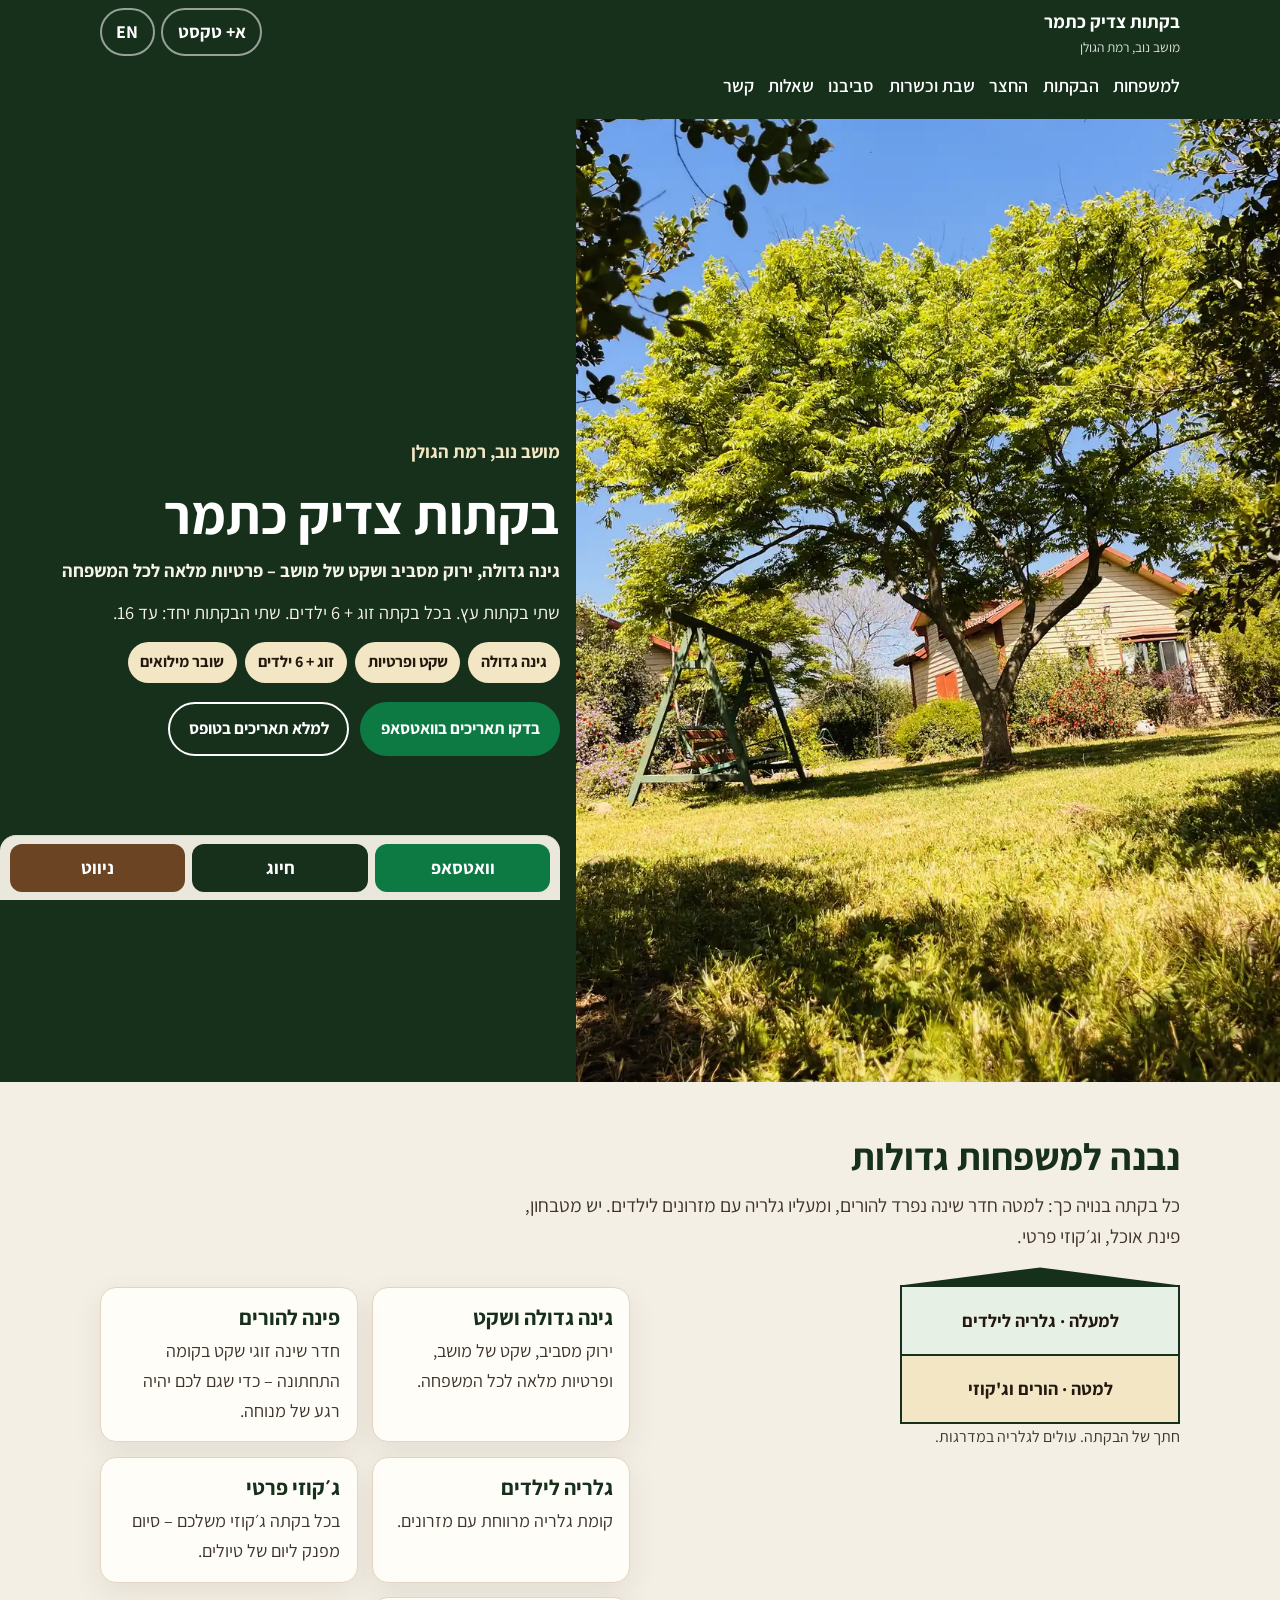
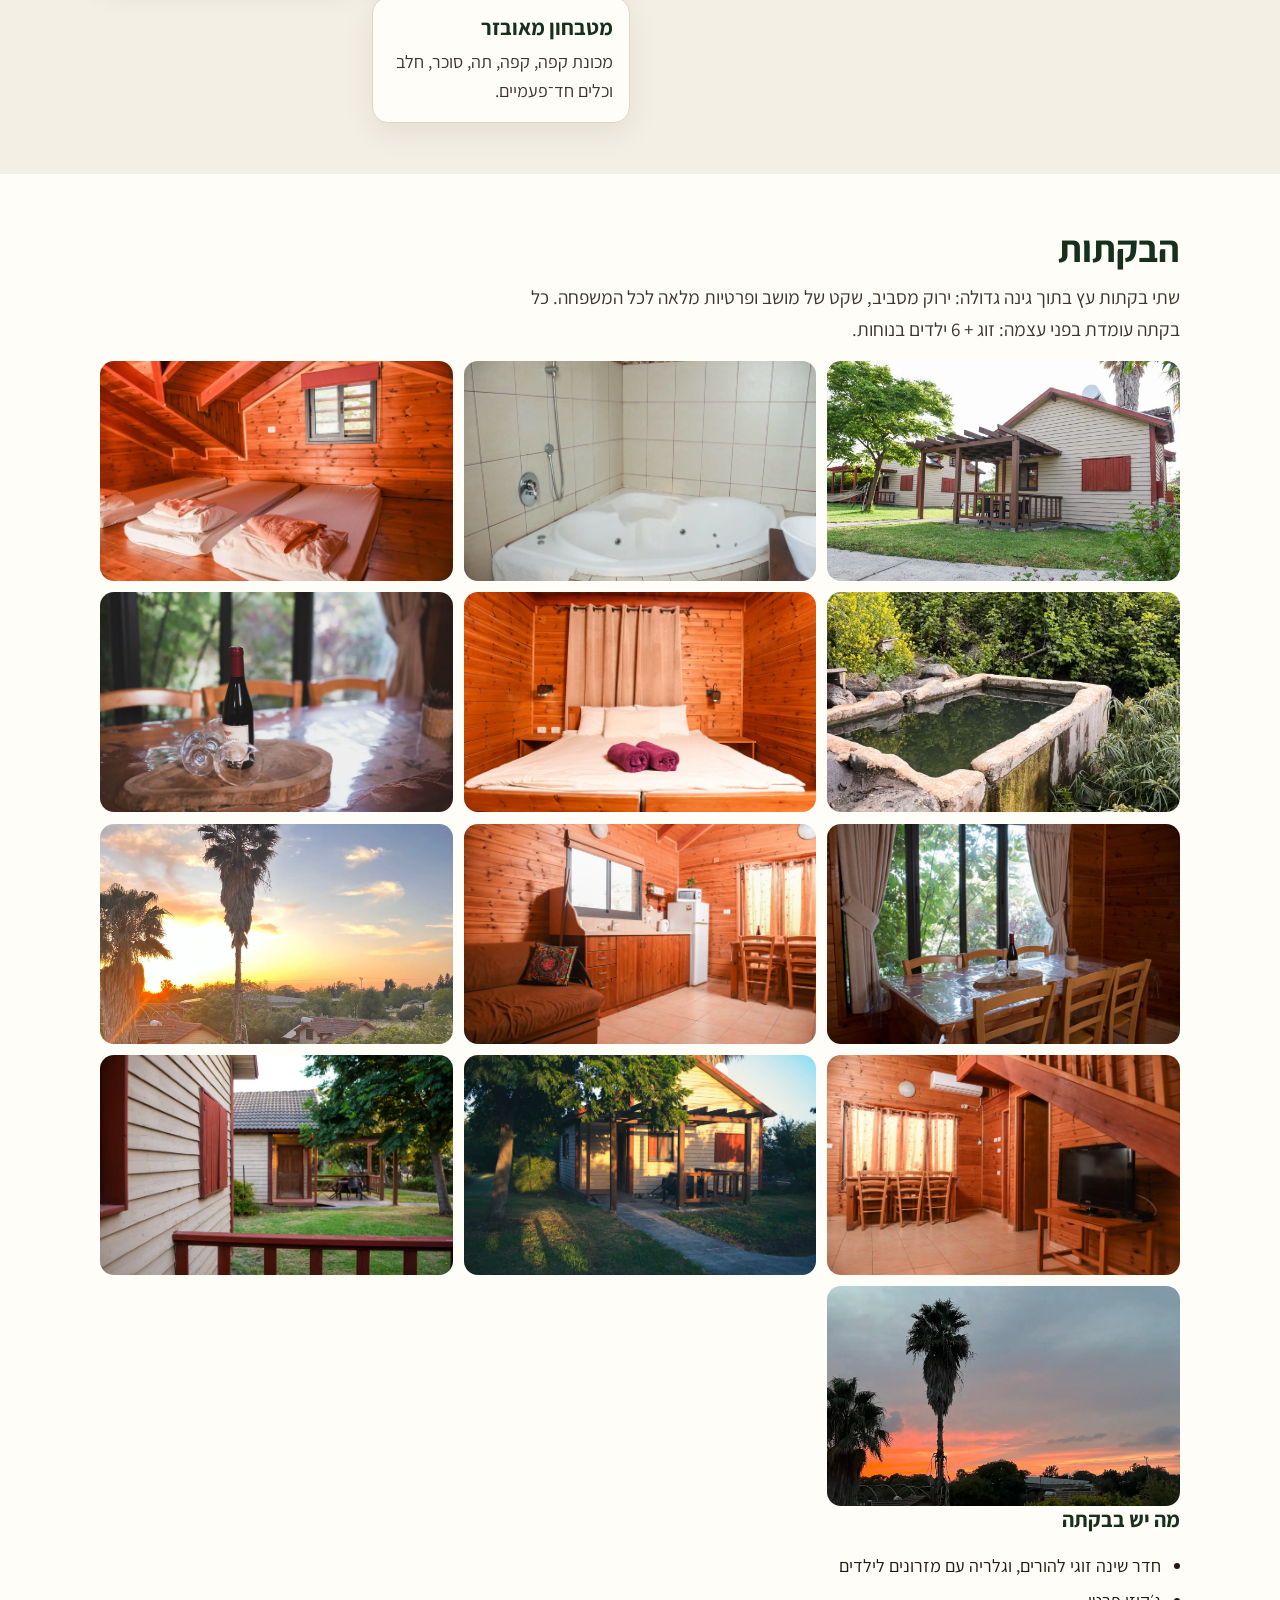
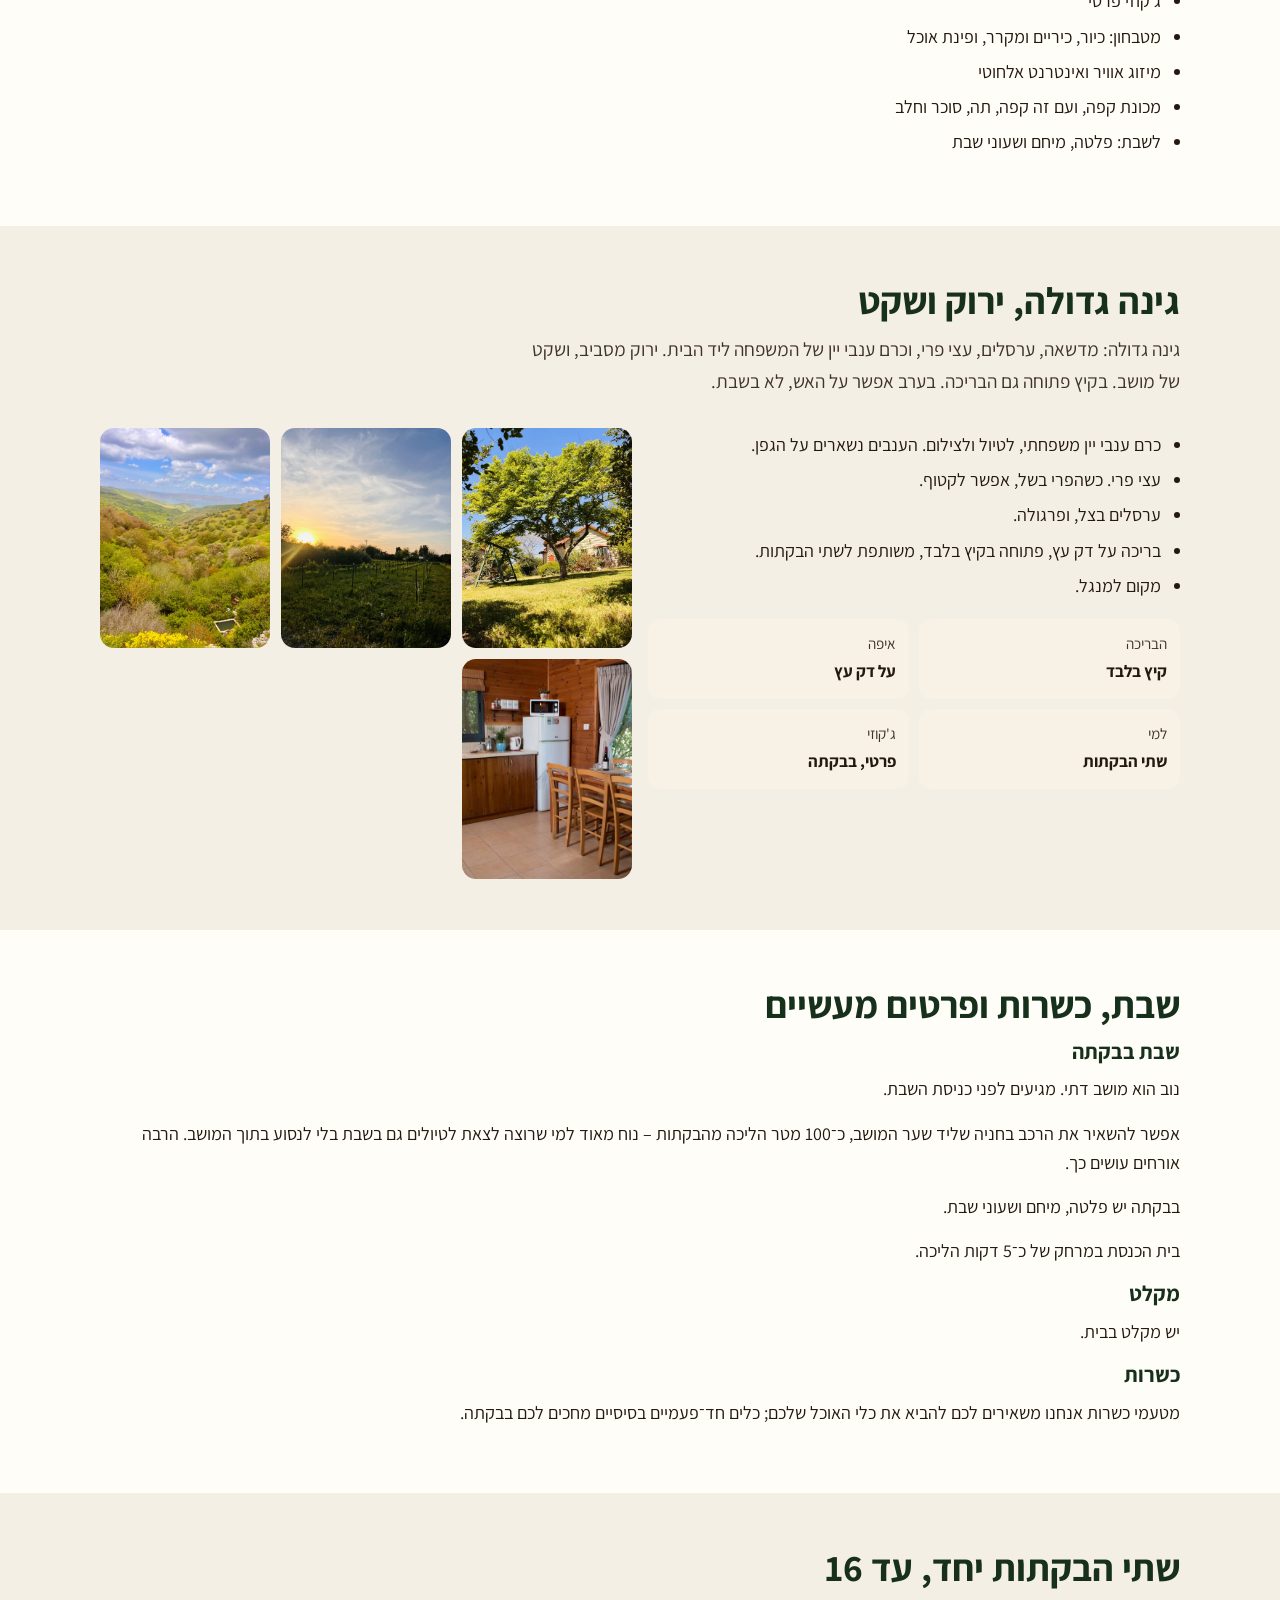
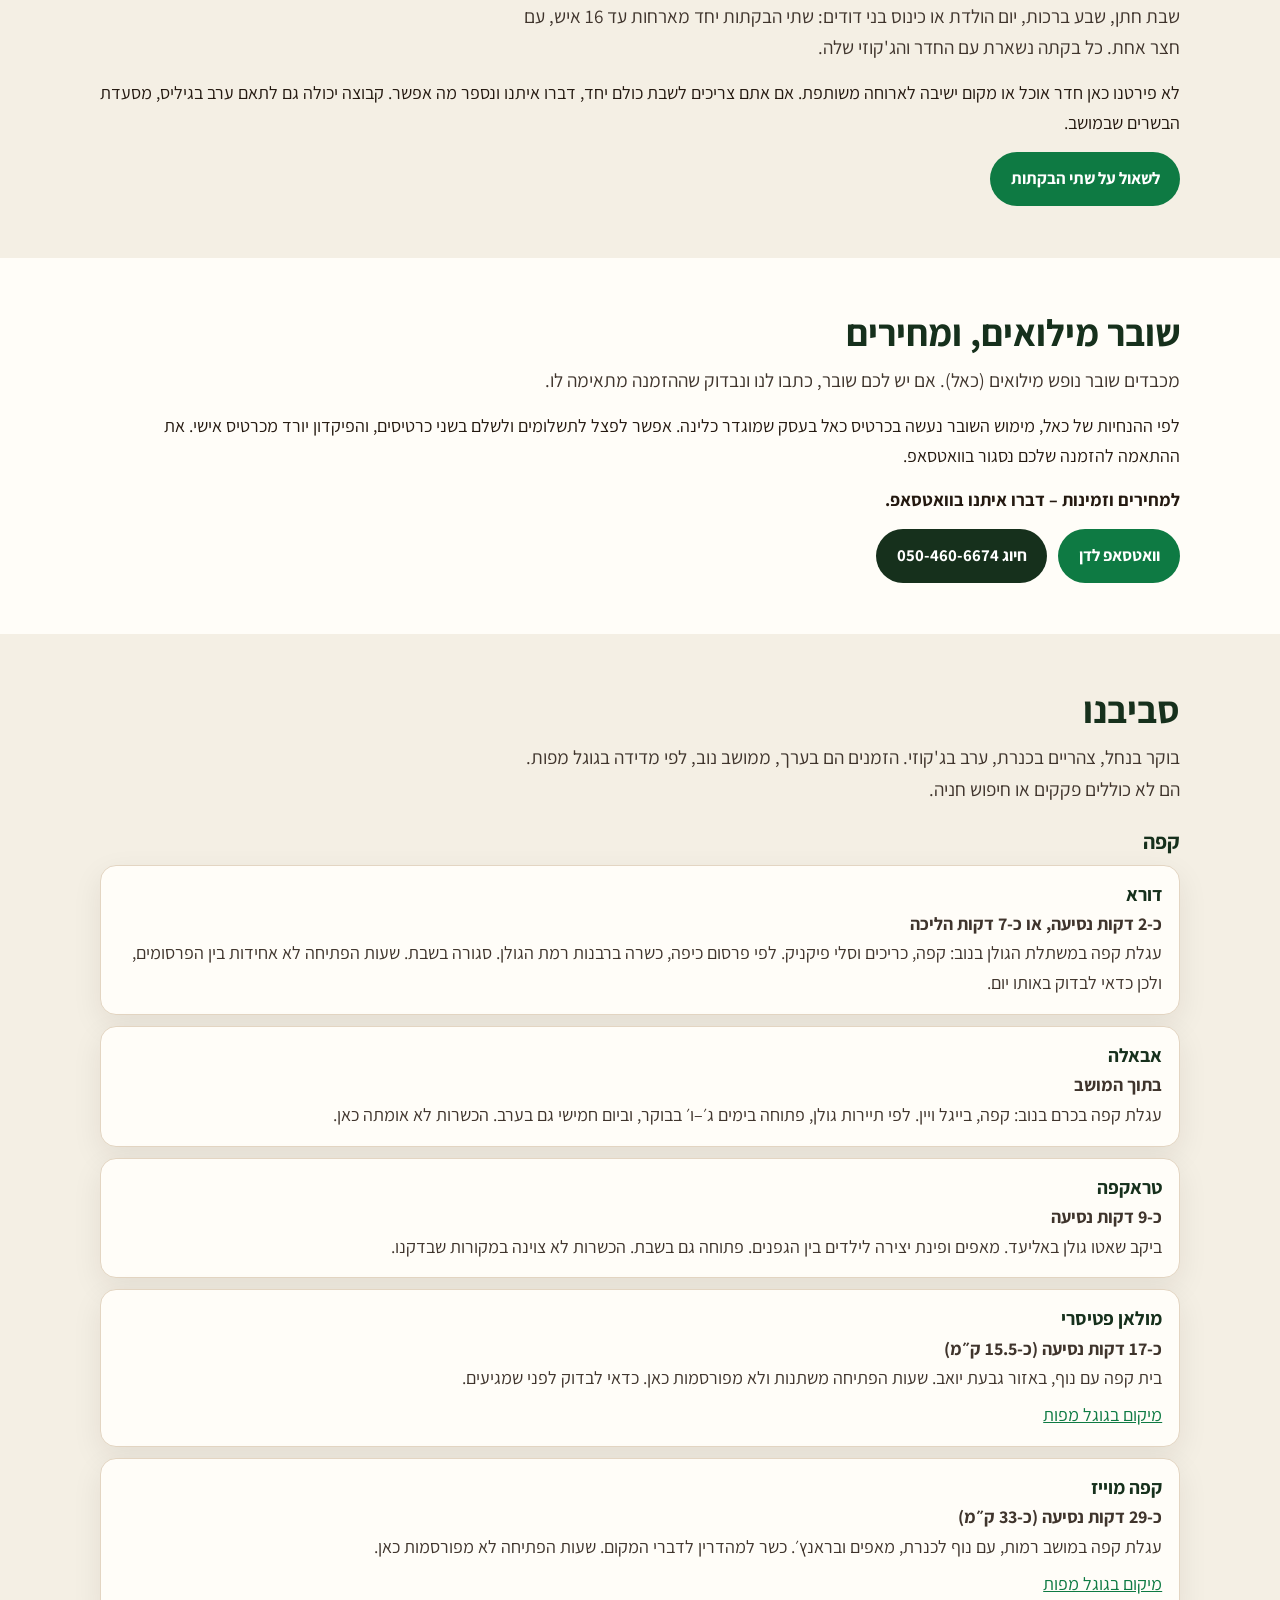
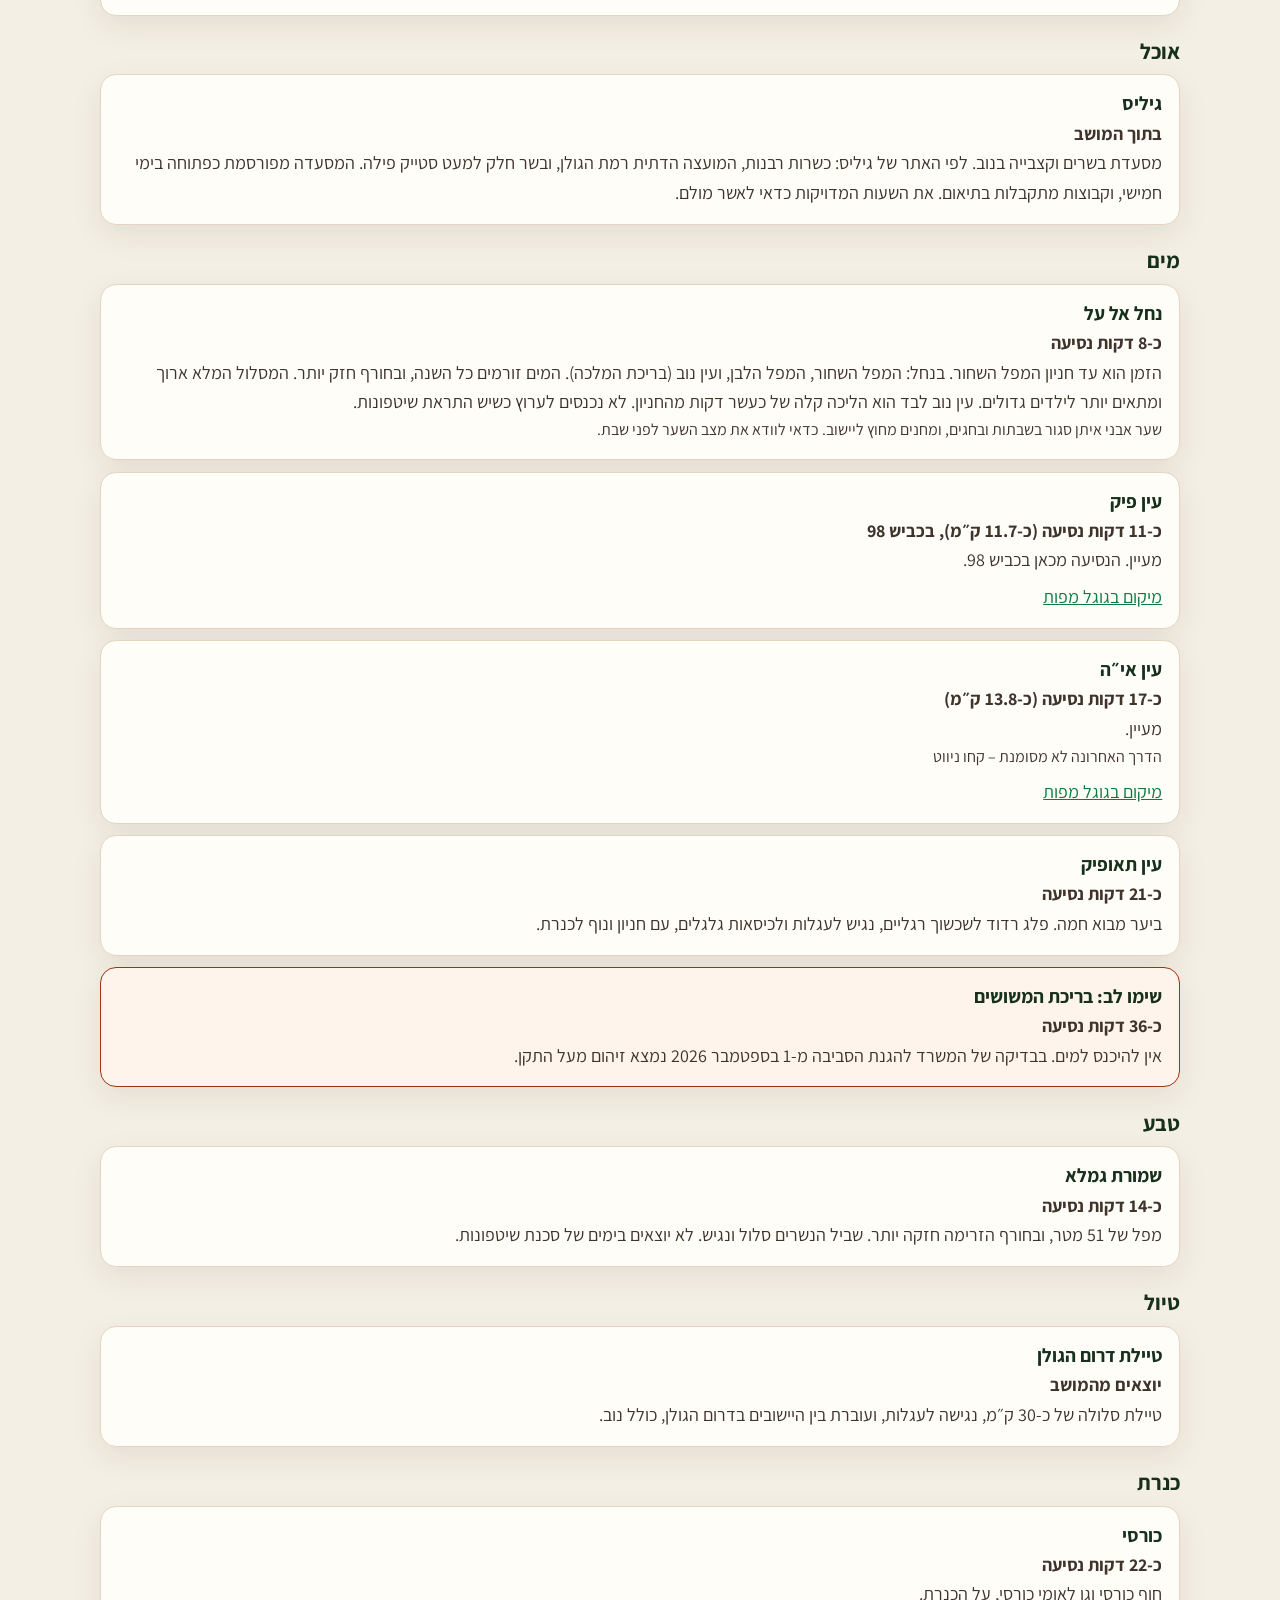
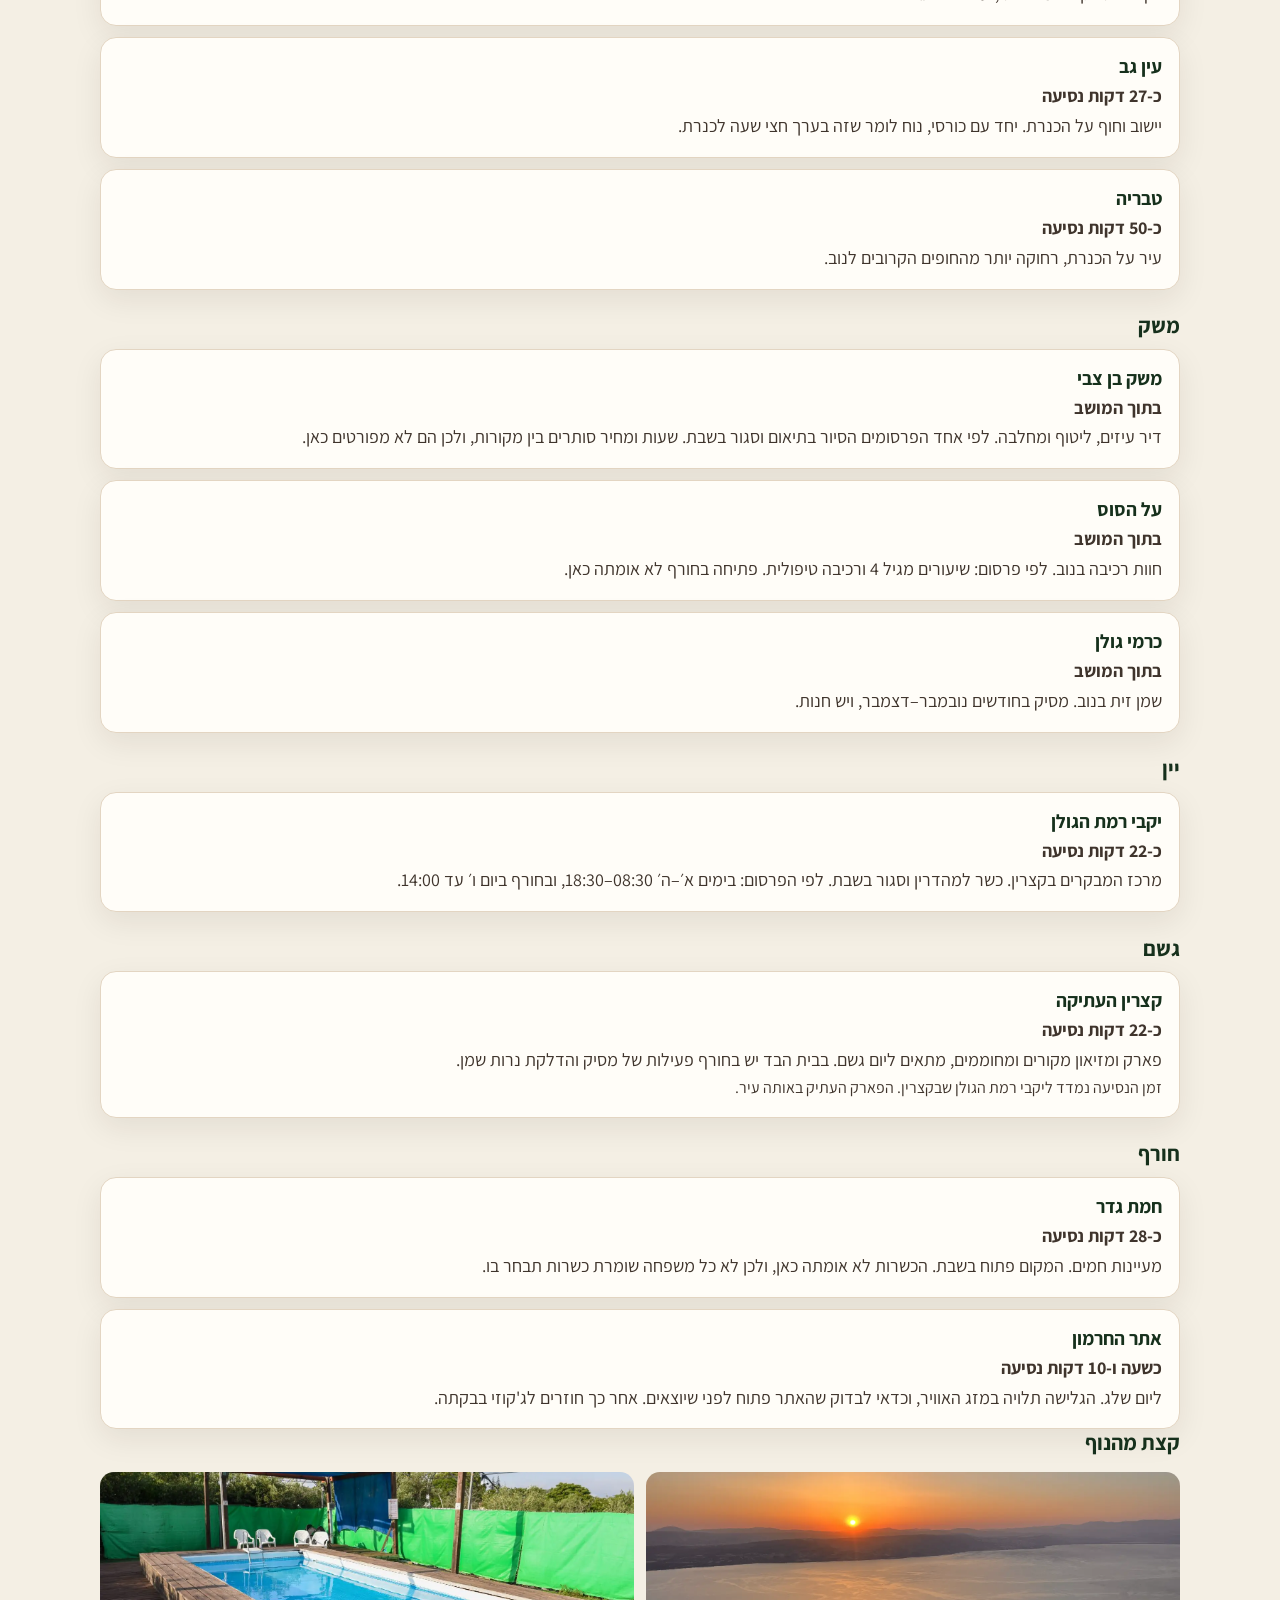
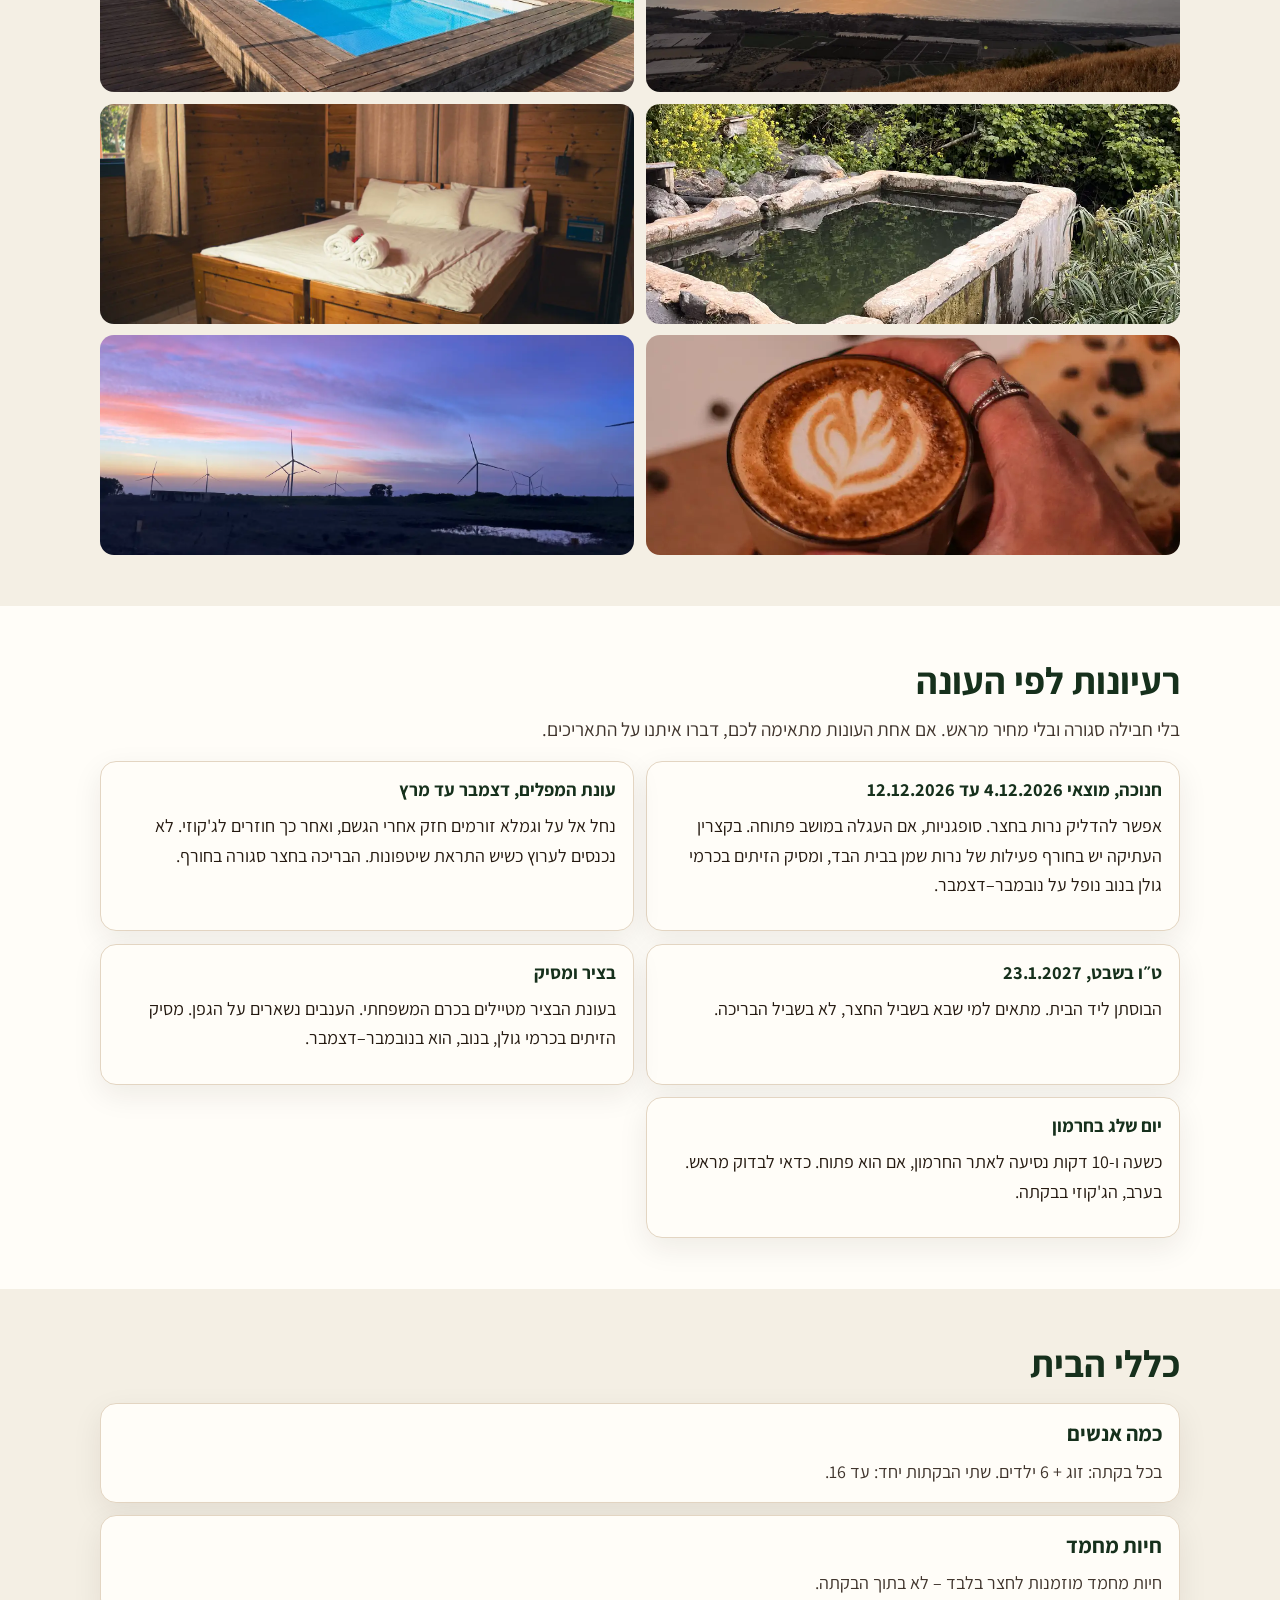
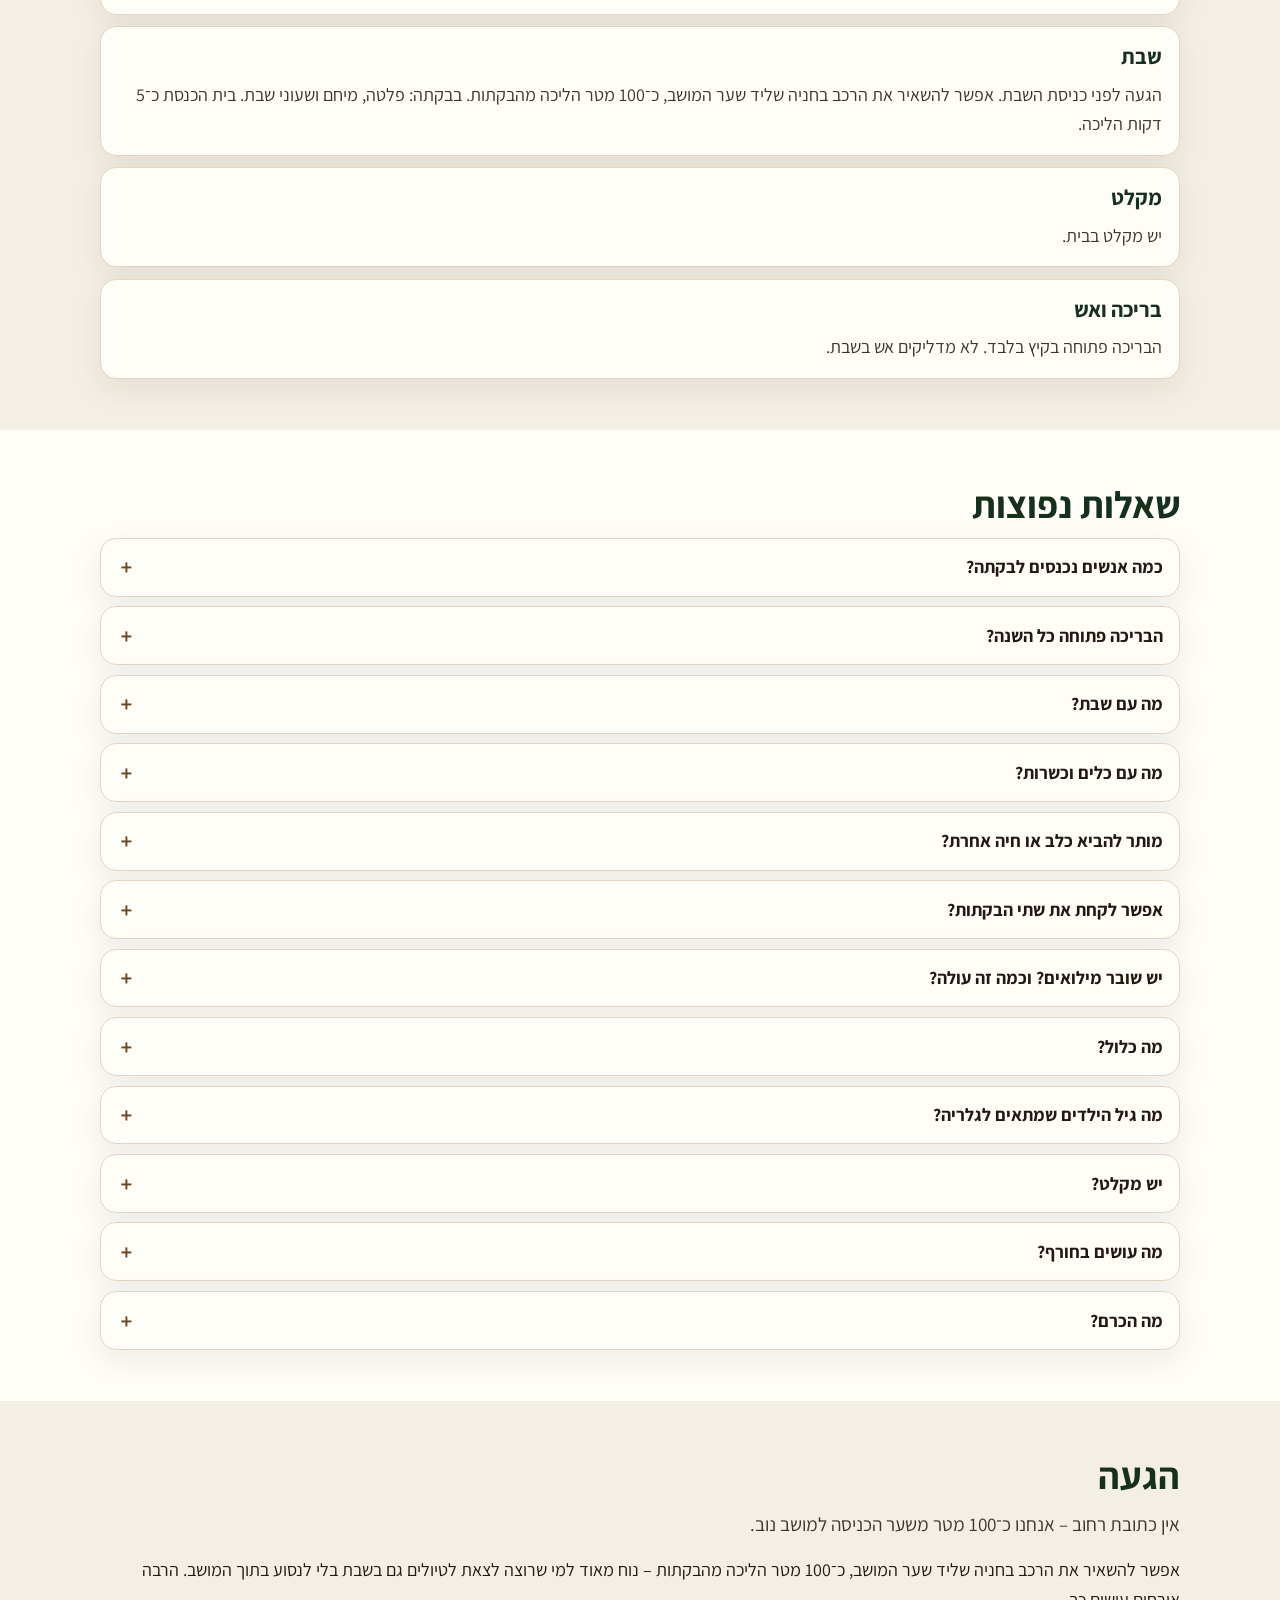
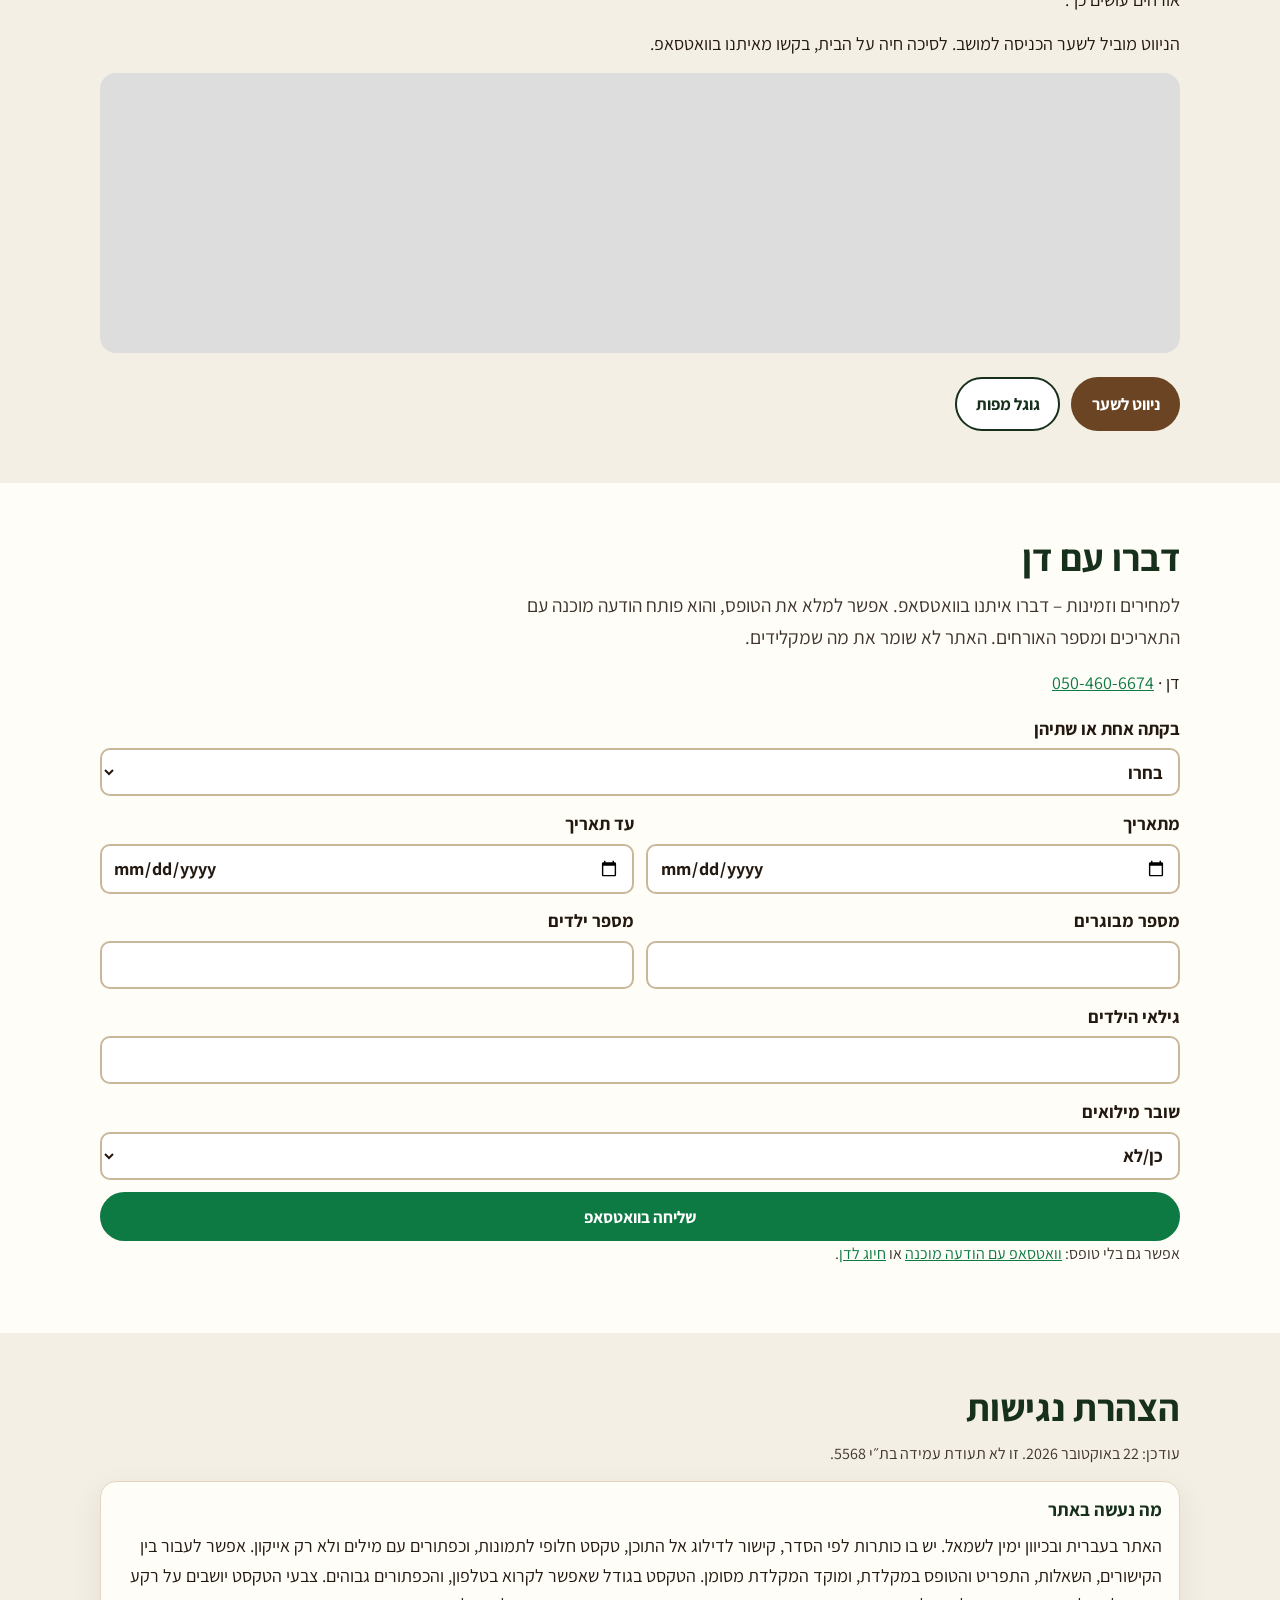
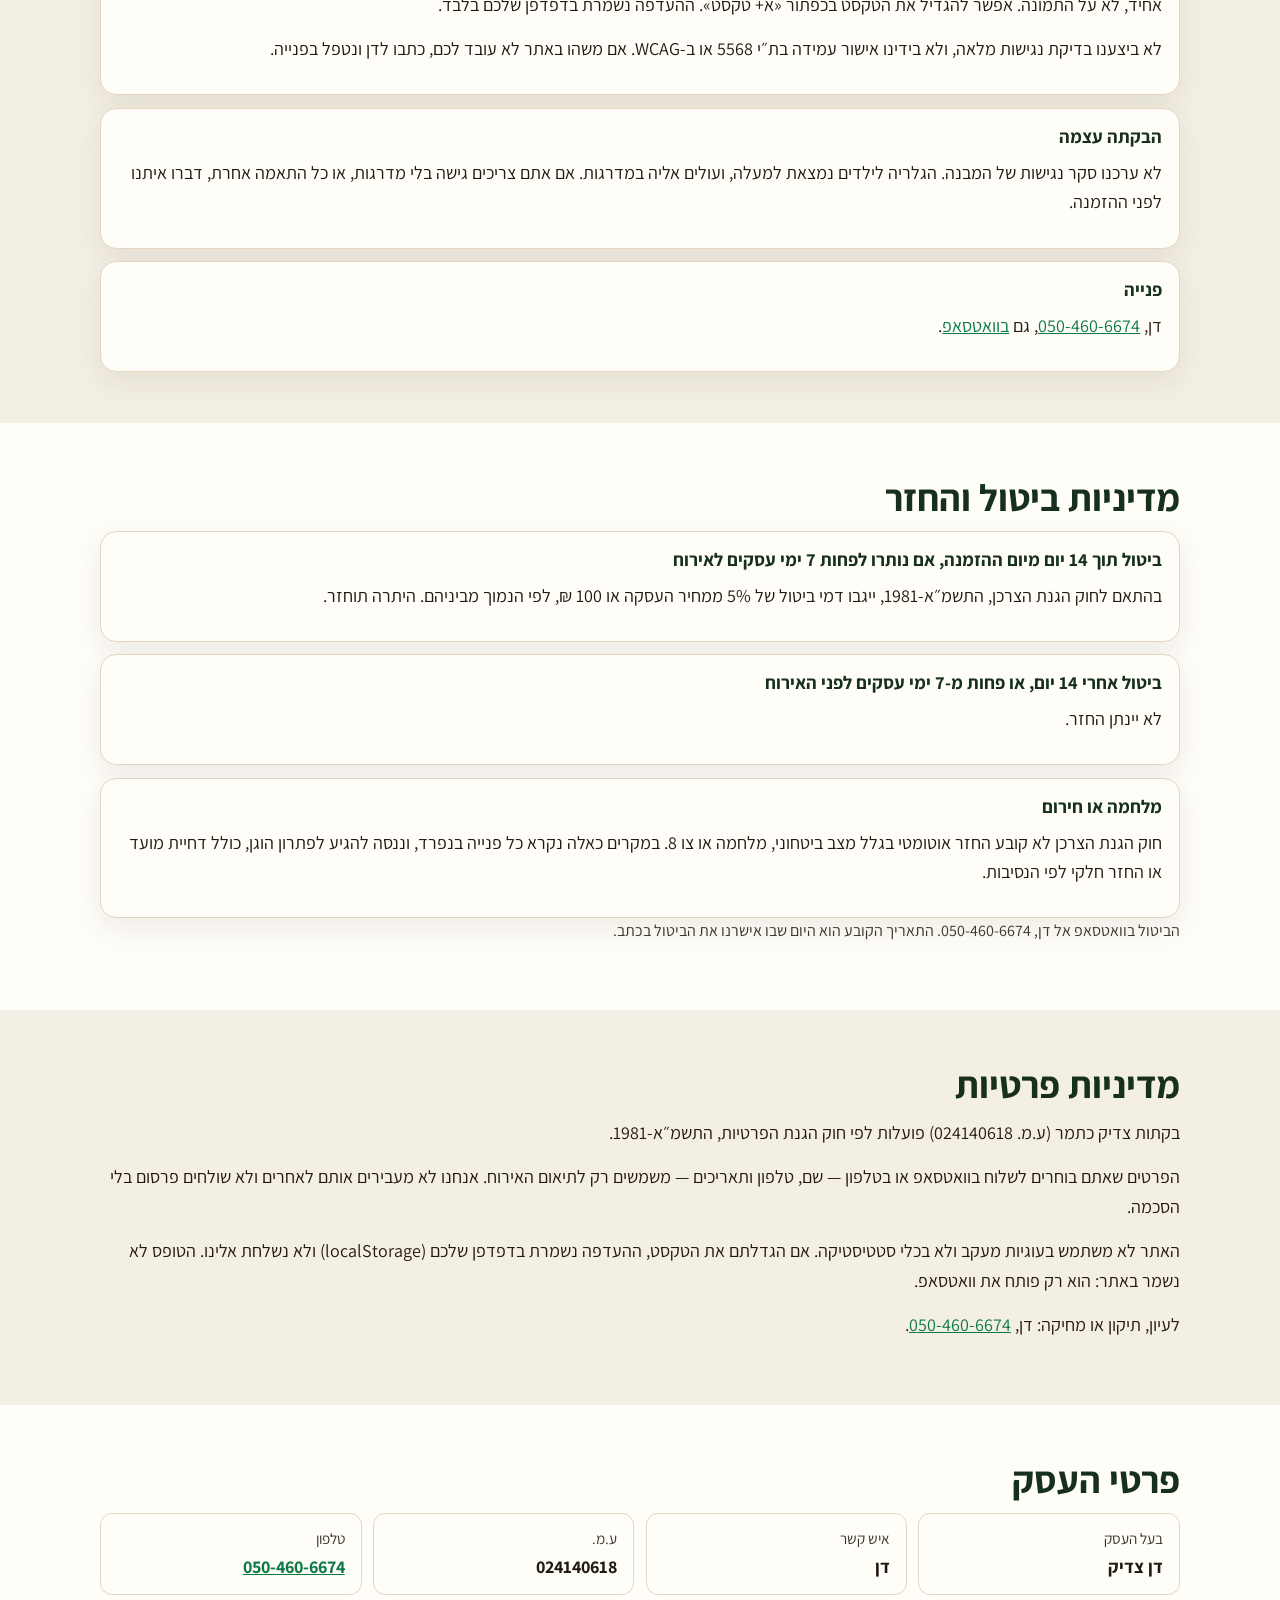
==== index.html @ 031c3828 "State the pet rule plainly and hold the wine line. Pets are welcome in the yard only, not inside the" ====
<!DOCTYPE html>
<html lang="he" dir="rtl">
<head>
<meta charset="UTF-8">
<meta name="viewport" content="width=device-width, initial-scale=1">
<title>בקתות צדיק כתמר | מושב נוב, רמת הגולן</title>
<meta name="description" content="גינה גדולה, ירוק מסביב ושקט של מושב – פרטיות מלאה לכל המשפחה. שתי בקתות עץ במושב נוב, זוג + 6 ילדים בכל בקתה. מכבדים שובר נופש מילואים.">
<link rel="canonical" href="https://oztzadik123-beep.github.io/tzadik-cabins/">
<link rel="alternate" hreflang="he" href="https://oztzadik123-beep.github.io/tzadik-cabins/">
<link rel="alternate" hreflang="en" href="https://oztzadik123-beep.github.io/tzadik-cabins/en.html">
<link rel="alternate" hreflang="x-default" href="https://oztzadik123-beep.github.io/tzadik-cabins/">
<meta name="robots" content="index, follow">
<meta name="theme-color" content="#16301c">
<meta property="og:type" content="website">
<meta property="og:locale" content="he_IL">
<meta property="og:site_name" content="בקתות צדיק כתמר">
<meta property="og:title" content="בקתות צדיק כתמר | מושב נוב, רמת הגולן">
<meta property="og:description" content="גינה גדולה, ירוק מסביב ושקט של מושב – פרטיות מלאה לכל המשפחה. זוג + 6 ילדים בכל בקתה, מושב נוב.">
<meta property="og:url" content="https://oztzadik123-beep.github.io/tzadik-cabins/">
<meta property="og:image" content="https://oztzadik123-beep.github.io/tzadik-cabins/images/og/share.jpg">
<meta property="og:image:secure_url" content="https://oztzadik123-beep.github.io/tzadik-cabins/images/og/share.jpg">
<meta property="og:image:type" content="image/jpeg">
<meta property="og:image:width" content="1200">
<meta property="og:image:height" content="630">
<meta property="og:image:alt" content="ערסל בין עצים בגינה הירוקה במושב נוב">
<meta name="twitter:card" content="summary_large_image">
<meta name="twitter:title" content="בקתות צדיק כתמר | מושב נוב, רמת הגולן">
<meta name="twitter:description" content="גינה גדולה, ירוק מסביב ושקט של מושב – פרטיות מלאה לכל המשפחה. זוג + 6 ילדים בכל בקתה, מושב נוב.">
<meta name="twitter:image" content="https://oztzadik123-beep.github.io/tzadik-cabins/images/og/share.jpg">
<meta name="twitter:image:alt" content="ערסל בין עצים בגינה הירוקה במושב נוב">
<link rel="icon" href="favicon.svg" type="image/svg+xml">
<link rel="apple-touch-icon" href="images/og/apple-touch-icon.png">
<link rel="stylesheet" href="css/styles.css">
<!--
  TODO(owner) — לא להציג לאורחים, רק למלא כשיש תשובה:
  - קואורדינטות הדלת: js/site-data.js → cabinCoordinates. עד אז הניווט הוא לשער הכניסה למושב.
  - תמונות טובות יותר: images/README.txt. תמונת הג'קוזי (golden-hour) רק בתוך הגלריה, לא כפתיח.
  - מקום ישיבה לארוחה של עד 16, או חדר התכנסות. לא כתוב באתר שיש.
  - הכרם: "כרם ענבי יין משפחתי", בלי "אורגני" ובלי "מרלו", עד שזה מאושר.
  - הגלריה: עולים במדרגות. כך גם כתוב באתר.
  - שעות צ'ק-אין וצ'ק-אאוט, וחימום בחורף, לא פורסמו כאן.
  - שעת עזיבה אחרי צאת השבת, והאם עונים לטלפון או להודעות בשבת. לא לפרסם עד שיש אישור.
  - זמני נסיעה: רק ב-js/site-data.js.
  - שובר מילואים: לאשר מול הסליקה שהמסוף מוגדר כ"לינה" אצל כאל.
  - יין בכניסה: לא לפרסם עד שהבעלים מאשר שהבקבוק אכן מחכה לאורחים.
-->
<script type="application/ld+json">
{
  "@context": "https://schema.org",
  "@type": "LodgingBusiness",
  "name": "בקתות צדיק כתמר",
  "description": "גינה גדולה, ירוק מסביב ושקט של מושב – פרטיות מלאה לכל המשפחה. בכל בקתה זוג + 6 ילדים, מושב נוב.",
  "url": "https://oztzadik123-beep.github.io/tzadik-cabins/",
  "image": "https://oztzadik123-beep.github.io/tzadik-cabins/images/og/share.jpg",
  "telephone": "+972504606674",
  "address": {
    "@type": "PostalAddress",
    "addressLocality": "נוב",
    "addressRegion": "רמת הגולן",
    "addressCountry": "IL"
  },
  "amenityFeature": [
    {"@type": "LocationFeatureSpecification", "name": "חדר הורים נפרד", "value": true},
    {"@type": "LocationFeatureSpecification", "name": "גלריה עם מזרונים לילדים", "value": true},
    {"@type": "LocationFeatureSpecification", "name": "ג'קוזי פרטי", "value": true},
    {"@type": "LocationFeatureSpecification", "name": "בריכה בקיץ", "value": true},
    {"@type": "LocationFeatureSpecification", "name": "מטבחון", "value": true},
    {"@type": "LocationFeatureSpecification", "name": "חצר, בוסתן וכרם", "value": true},
    {"@type": "LocationFeatureSpecification", "name": "מקלט בבית", "value": true}
  ],
  "additionalProperty": [
    {"@type": "PropertyValue", "name": "קיבולת לבקתה", "value": "זוג + 6 ילדים"},
    {"@type": "PropertyValue", "name": "שתי הבקתות יחד", "value": "עד 16 אנשים"}
  ]
}
</script>
</head>
<body data-lang="he">
<a class="skip" href="#main">דילוג לתוכן</a>
<header class="brandbar">
  <div class="brandbar-inner">
    <a class="brand" href="#top">בקתות צדיק כתמר<small>מושב נוב, רמת הגולן</small></a>
    <div class="bar-actions">
      <button type="button" class="text-btn" id="text-boost" aria-pressed="false">א+ טקסט</button>
      <a href="en.html" hreflang="en" lang="en">EN</a>
    </div>
  </div>
  <nav class="section-links" aria-label="קטעים בדף">
    <a href="#families">למשפחות</a>
    <a href="#cabins">הבקתות</a>
    <a href="#garden">החצר</a>
    <a href="#practical">שבת וכשרות</a>
    <a href="#around">סביבנו</a>
    <a href="#faq">שאלות</a>
    <a href="#contact">קשר</a>
  </nav>
  <details class="menu" id="section-menu">
    <summary>תפריט</summary>
    <nav class="menu-panel" aria-label="קטעים בדף">
      <a href="#families">למשפחות</a>
      <a href="#cabins">הבקתות</a>
      <a href="#garden">החצר</a>
      <a href="#practical">שבת וכשרות</a>
      <a href="#around">סביבנו</a>
      <a href="#faq">שאלות</a>
      <a href="#contact">קשר</a>
    </nav>
  </details>
</header>

<main id="main">
  <section class="hero-band" id="top">
    <div class="hero-photo">
      <img src="images/garden/hammock-tree.webp" width="936" height="1280" alt="ערסל בין עצי פרי בגינה הירוקה במושב נוב" fetchpriority="high" decoding="async">
    </div>
    <div class="hero-copy">
      <div class="wrap">
        <p class="fine" style="color:#f3e6c4;font-weight:700">מושב נוב, רמת הגולן</p>
        <h1>בקתות צדיק כתמר</h1>
        <p class="hero-lead">גינה גדולה, ירוק מסביב ושקט של מושב – פרטיות מלאה לכל המשפחה</p>
        <p>שתי בקתות עץ. בכל בקתה זוג + 6 ילדים. שתי הבקתות יחד: עד 16.</p>
        <ul class="tags">
          <li>גינה גדולה</li>
          <li>שקט ופרטיות</li>
          <li>זוג + 6 ילדים</li>
          <li>שובר מילואים</li>
        </ul>
        <div class="actions">
          <a class="btn btn-wa" data-wa href="https://wa.me/972504606674?text=%D7%A9%D7%9C%D7%95%D7%9D%20%D7%93%D7%9F%2C%20%D7%9E%D7%AA%D7%A2%D7%A0%D7%99%D7%99%D7%A0%D7%99%D7%9D%20%D7%91%D7%91%D7%A7%D7%AA%D7%95%D7%AA%20%D7%A6%D7%93%D7%99%D7%A7%20%D7%9B%D7%AA%D7%9E%D7%A8%20%D7%91%D7%A0%D7%95%D7%91.%0A%D7%91%D7%A7%D7%AA%D7%94%20%D7%90%D7%97%D7%AA%20%D7%90%D7%95%20%D7%A9%D7%AA%D7%99%D7%94%D7%9F%3A%20%0A%D7%AA%D7%90%D7%A8%D7%99%D7%9B%D7%99%D7%9D%3A%20%0A%D7%9E%D7%A1%D7%A4%D7%A8%20%D7%9E%D7%91%D7%95%D7%92%D7%A8%D7%99%D7%9D%3A%20%0A%D7%9E%D7%A1%D7%A4%D7%A8%20%D7%99%D7%9C%D7%93%D7%99%D7%9D%20%D7%95%D7%92%D7%99%D7%9C%D7%90%D7%99%D7%9D%3A%20%0A%D7%A9%D7%95%D7%91%D7%A8%20%D7%9E%D7%99%D7%9C%D7%95%D7%90%D7%99%D7%9D%3A%20%D7%9B%D7%9F/%D7%9C%D7%90" target="_blank" rel="noopener">בדקו תאריכים בוואטסאפ</a>
          <a class="btn btn-line" href="#contact">למלא תאריכים בטופס</a>
        </div>
      </div>
    </div>
  </section>

  <section class="section" id="families">
    <div class="wrap">
      <h2>נבנה למשפחות גדולות</h2>
      <p class="lede">כל בקתה בנויה כך: למטה חדר שינה נפרד להורים, ומעליו גלריה עם מזרונים לילדים. יש מטבחון, פינת אוכל, וג׳קוזי פרטי.</p>
      <div class="family-layout">
        <div class="sketch">
          <div class="sketch-roof" aria-hidden="true"></div>
          <div class="sketch-top">למעלה · גלריה לילדים</div>
          <div class="sketch-bottom">למטה · הורים וג'קוזי</div>
          <p class="fine">חתך של הבקתה. עולים לגלריה במדרגות.</p>
        </div>
        <ul class="cards">
          <li class="card"><h3>גינה גדולה ושקט</h3><p>ירוק מסביב, שקט של מושב, ופרטיות מלאה לכל המשפחה.</p></li>
          <li class="card"><h3>פינה להורים</h3><p>חדר שינה זוגי שקט בקומה התחתונה – כדי שגם לכם יהיה רגע של מנוחה.</p></li>
          <li class="card"><h3>גלריה לילדים</h3><p>קומת גלריה מרווחת עם מזרונים.</p></li>
          <li class="card"><h3>ג׳קוזי פרטי</h3><p>בכל בקתה ג׳קוזי משלכם – סיום מפנק ליום של טיולים.</p></li>
          <li class="card"><h3>מטבחון מאובזר</h3><p>מכונת קפה, קפה, תה, סוכר, חלב וכלים חד־פעמיים.</p></li>
        </ul>
      </div>
    </div>
  </section>

  <section class="section section-paper" id="cabins">
    <div class="wrap">
      <h2>הבקתות</h2>
      <p class="lede">שתי בקתות עץ בתוך גינה גדולה: ירוק מסביב, שקט של מושב ופרטיות מלאה לכל המשפחה. כל בקתה עומדת בפני עצמה: זוג + 6 ילדים בנוחות.</p>
      <ul class="gallery">
        <li><button type="button" class="js-photo"><img src="images/cabins/exterior-pergola.webp" width="1280" height="854" alt="חזית בקתת עץ עם פרגולת מתכת ודשא" loading="lazy" decoding="async"></button></li>
        <li><button type="button" class="js-photo"><img src="images/cabins/exterior-path.webp" width="1454" height="972" alt="שביל אל הבקתה בין עצי פרי, עם פרגולה" loading="lazy" decoding="async"></button></li>
        <li><button type="button" class="js-photo"><img src="images/cabins/side-view.webp" width="1504" height="1004" alt="מרפסת עץ של הבקתה ונוף לגינה" loading="lazy" decoding="async"></button></li>
        <li><button type="button" class="js-photo"><img src="images/cabins/living-dining.webp" width="960" height="1280" alt="סלון עם ספות ומטבחון פתוח בבקתה" loading="lazy" decoding="async"></button></li>
        <li><button type="button" class="js-photo"><img src="images/cabins/dining-wide.webp" width="1504" height="1004" alt="פינת אוכל משפחתית ומטבח בבקתה" loading="lazy" decoding="async"></button></li>
        <li><button type="button" class="js-photo"><img src="images/cabins/dining-window.webp" width="1600" height="1068" alt="שולחן אוכל ליד חלון לגינה" loading="lazy" decoding="async"></button></li>
        <li><button type="button" class="js-photo"><img src="images/cabins/kitchen.webp" width="1600" height="1068" alt="מטבח עם כיור, כיריים ומקרר" loading="lazy" decoding="async"></button></li>
        <li><button type="button" class="js-photo"><img src="images/cabins/kitchenette.webp" width="1504" height="1004" alt="מטבחון פתוח לסלון" loading="lazy" decoding="async"></button></li>
        <li><button type="button" class="js-photo"><img src="images/cabins/bedroom-bright.webp" width="1234" height="1600" alt="חדר הורים עם מיטה זוגית ואור יום" loading="lazy" decoding="async"></button></li>
        <li><button type="button" class="js-photo"><img src="images/cabins/bedroom-cozy.webp" width="1504" height="1004" alt="חדר שינה בתאורה חמה" loading="lazy" decoding="async"></button></li>
        <li><button type="button" class="js-photo"><img src="images/cabins/loft-mattresses.webp" width="1600" height="1068" alt="גלריה עם מזרונים לילדים, והעלייה במדרגות" loading="lazy" decoding="async"></button></li>
        <li><button type="button" class="js-photo"><img src="images/cabins/wine-welcome.webp" width="1600" height="1068" alt="בקבוק יין וכוסות על שולחן בבקתה" loading="lazy" decoding="async"></button></li>
        <li><button type="button" class="js-photo"><img src="images/cabins/golden-hour.webp" width="1200" height="1600" alt="ג'קוזי על הדק ליד הבקתה, בשעת בין ערביים" loading="lazy" decoding="async"></button></li>
      </ul>
      <h3>מה יש בבקתה</h3>
      <ul class="checks">
        <li>חדר שינה זוגי להורים, וגלריה עם מזרונים לילדים</li>
        <li>ג׳קוזי פרטי</li>
        <li>מטבחון: כיור, כיריים ומקרר, ופינת אוכל</li>
        <li>מיזוג אוויר ואינטרנט אלחוטי</li>
        <li>מכונת קפה, ועם זה קפה, תה, סוכר וחלב</li>
        <li>לשבת: פלטה, מיחם ושעוני שבת</li>
      </ul>
    </div>
  </section>

  <section class="section" id="garden">
    <div class="wrap">
      <h2>גינה גדולה, ירוק ושקט</h2>
      <p class="lede">גינה גדולה: מדשאה, ערסלים, עצי פרי, וכרם ענבי יין של המשפחה ליד הבית. ירוק מסביב, ושקט של מושב. בקיץ פתוחה גם הבריכה. בערב אפשר על האש, לא בשבת.</p>
      <div class="split">
        <div>
          <ul class="checks">
            <li>כרם ענבי יין משפחתי, לטיול ולצילום. הענבים נשארים על הגפן.</li>
            <li>עצי פרי. כשהפרי בשל, אפשר לקטוף.</li>
            <li>ערסלים בצל, ופרגולה.</li>
            <li>בריכה על דק עץ, פתוחה בקיץ בלבד, משותפת לשתי הבקתות.</li>
            <li>מקום למנגל.</li>
          </ul>
          <div class="pool-facts">
            <div><span>הבריכה</span><strong>קיץ בלבד</strong></div>
            <div><span>איפה</span><strong>על דק עץ</strong></div>
            <div><span>למי</span><strong>שתי הבקתות</strong></div>
            <div><span>ג'קוזי</span><strong>פרטי, בבקתה</strong></div>
          </div>
        </div>
        <ul class="gallery">
          <li><button type="button" class="js-photo"><img src="images/garden/hammock-tree.webp" width="936" height="1280" alt="ערסל קש בין עצי פרי בחצר הבקתות" loading="lazy" decoding="async"></button></li>
          <li><button type="button" class="js-photo"><img src="images/garden/vineyard-sunset.webp" width="1050" height="1280" alt="שורות כרם ענבי יין בשקיעה" loading="lazy" decoding="async"></button></li>
          <li><button type="button" class="js-photo"><img src="images/garden/pool.webp" width="960" height="1280" alt="בריכת הקיץ על דק עץ, מוקפת דשא ועצים" loading="lazy" decoding="async"></button></li>
          <li><button type="button" class="js-photo"><img src="images/garden/sunset-palm.webp" width="1600" height="1068" alt="שקיעה ועץ דקל בחצר" loading="lazy" decoding="async"></button></li>
        </ul>
      </div>
    </div>
  </section>

  <section class="section section-paper" id="practical">
    <div class="wrap">
      <h2>שבת, כשרות ופרטים מעשיים</h2>
      <h3>שבת בבקתה</h3>
      <p>נוב הוא מושב דתי. מגיעים לפני כניסת השבת.</p>
      <p>אפשר להשאיר את הרכב בחניה שליד שער המושב, כ־100 מטר הליכה מהבקתות – נוח מאוד למי שרוצה לצאת לטיולים גם בשבת בלי לנסוע בתוך המושב. הרבה אורחים עושים כך.</p>
      <p>בבקתה יש פלטה, מיחם ושעוני שבת.</p>
      <p>בית הכנסת במרחק של כ־5 דקות הליכה.</p>
      <h3>מקלט</h3>
      <p>יש מקלט בבית.</p>
      <h3>כשרות</h3>
      <p>מטעמי כשרות אנחנו משאירים לכם להביא את כלי האוכל שלכם; כלים חד־פעמיים בסיסיים מחכים לכם בבקתה.</p>
    </div>
  </section>

  <section class="section" id="together">
    <div class="wrap">
      <h2>שתי הבקתות יחד, עד 16</h2>
      <p class="lede">שבת חתן, שבע ברכות, יום הולדת או כינוס בני דודים: שתי הבקתות יחד מארחות עד 16 איש, עם חצר אחת. כל בקתה נשארת עם החדר והג'קוזי שלה.</p>
      <p>לא פירטנו כאן חדר אוכל או מקום ישיבה לארוחה משותפת. אם אתם צריכים לשבת כולם יחד, דברו איתנו ונספר מה אפשר. קבוצה יכולה גם לתאם ערב בגיליס, מסעדת הבשרים שבמושב.</p>
      <div class="actions on-cream">
        <a class="btn btn-wa" data-wa href="https://wa.me/972504606674?text=%D7%A9%D7%9C%D7%95%D7%9D%20%D7%93%D7%9F%2C%20%D7%9E%D7%AA%D7%A2%D7%A0%D7%99%D7%99%D7%A0%D7%99%D7%9D%20%D7%91%D7%91%D7%A7%D7%AA%D7%95%D7%AA%20%D7%A6%D7%93%D7%99%D7%A7%20%D7%9B%D7%AA%D7%9E%D7%A8%20%D7%91%D7%A0%D7%95%D7%91.%0A%D7%91%D7%A7%D7%AA%D7%94%20%D7%90%D7%97%D7%AA%20%D7%90%D7%95%20%D7%A9%D7%AA%D7%99%D7%94%D7%9F%3A%20%0A%D7%AA%D7%90%D7%A8%D7%99%D7%9B%D7%99%D7%9D%3A%20%0A%D7%9E%D7%A1%D7%A4%D7%A8%20%D7%9E%D7%91%D7%95%D7%92%D7%A8%D7%99%D7%9D%3A%20%0A%D7%9E%D7%A1%D7%A4%D7%A8%20%D7%99%D7%9C%D7%93%D7%99%D7%9D%20%D7%95%D7%92%D7%99%D7%9C%D7%90%D7%99%D7%9D%3A%20%0A%D7%A9%D7%95%D7%91%D7%A8%20%D7%9E%D7%99%D7%9C%D7%95%D7%90%D7%99%D7%9D%3A%20%D7%9B%D7%9F/%D7%9C%D7%90" target="_blank" rel="noopener">לשאול על שתי הבקתות</a>
      </div>
    </div>
  </section>

  <section class="section section-paper" id="vouchers">
    <div class="wrap">
      <h2>שובר מילואים, ומחירים</h2>
      <p class="lede">מכבדים שובר נופש מילואים (כאל). אם יש לכם שובר, כתבו לנו ונבדוק שההזמנה מתאימה לו.</p>
      <p>לפי ההנחיות של כאל, מימוש השובר נעשה בכרטיס כאל בעסק שמוגדר כלינה. אפשר לפצל לתשלומים ולשלם בשני כרטיסים, והפיקדון יורד מכרטיס אישי. את ההתאמה להזמנה שלכם נסגור בוואטסאפ.</p>
      <p><strong>למחירים וזמינות – דברו איתנו בוואטסאפ.</strong></p>
      <div class="actions on-cream">
        <a class="btn btn-wa" data-wa href="https://wa.me/972504606674?text=%D7%A9%D7%9C%D7%95%D7%9D%20%D7%93%D7%9F%2C%20%D7%9E%D7%AA%D7%A2%D7%A0%D7%99%D7%99%D7%A0%D7%99%D7%9D%20%D7%91%D7%91%D7%A7%D7%AA%D7%95%D7%AA%20%D7%A6%D7%93%D7%99%D7%A7%20%D7%9B%D7%AA%D7%9E%D7%A8%20%D7%91%D7%A0%D7%95%D7%91.%0A%D7%91%D7%A7%D7%AA%D7%94%20%D7%90%D7%97%D7%AA%20%D7%90%D7%95%20%D7%A9%D7%AA%D7%99%D7%94%D7%9F%3A%20%0A%D7%AA%D7%90%D7%A8%D7%99%D7%9B%D7%99%D7%9D%3A%20%0A%D7%9E%D7%A1%D7%A4%D7%A8%20%D7%9E%D7%91%D7%95%D7%92%D7%A8%D7%99%D7%9D%3A%20%0A%D7%9E%D7%A1%D7%A4%D7%A8%20%D7%99%D7%9C%D7%93%D7%99%D7%9D%20%D7%95%D7%92%D7%99%D7%9C%D7%90%D7%99%D7%9D%3A%20%0A%D7%A9%D7%95%D7%91%D7%A8%20%D7%9E%D7%99%D7%9C%D7%95%D7%90%D7%99%D7%9D%3A%20%D7%9B%D7%9F/%D7%9C%D7%90" target="_blank" rel="noopener">וואטסאפ לדן</a>
        <a class="btn btn-dark" href="tel:+972504606674">חיוג 050-460-6674</a>
      </div>
    </div>
  </section>

  <section class="section" id="around">
    <div class="wrap">
      <h2>סביבנו</h2>
      <p class="lede">בוקר בנחל, צהריים בכנרת, ערב בג'קוזי. הזמנים הם בערך, ממושב נוב, לפי מדידה בגוגל מפות. הם לא כוללים פקקים או חיפוש חניה.</p>
      <div id="place-list"></div>
      <noscript><p>מדריך המקומות צריך JavaScript. אפשר גם לבקש מדן המלצה בוואטסאפ.</p></noscript>
      <h3>קצת מהנוף</h3>
      <ul class="photo-row">
        <li><button type="button" class="js-photo"><img src="images/area/kinneret-sunset.webp" width="1600" height="1200" alt="שקיעה לכיוון הכנרת, מהגולן" loading="lazy" decoding="async"></button></li>
        <li><button type="button" class="js-photo"><img src="images/area/spring.webp" width="1504" height="1004" alt="מעיין טבעי בגולן" loading="lazy" decoding="async"></button></li>
        <li><button type="button" class="js-photo"><img src="images/area/spring-pool.webp" width="960" height="1280" alt="בריכת מעיין בין סלעים בגולן" loading="lazy" decoding="async"></button></li>
        <li><button type="button" class="js-photo"><img src="images/area/golan-landscape.webp" width="1600" height="1068" alt="נוף פתוח ברמת הגולן" loading="lazy" decoding="async"></button></li>
        <li><button type="button" class="js-photo"><img src="images/area/coffee.webp" width="1066" height="1600" alt="כוס קפה קר עם קצף" loading="lazy" decoding="async"></button></li>
        <li><button type="button" class="js-photo"><img src="images/area/windmills.webp" width="1600" height="1200" alt="טורבינות רוח בשקיעה" loading="lazy" decoding="async"></button></li>
      </ul>
    </div>
  </section>

  <section class="section section-paper" id="seasons">
    <div class="wrap">
      <h2>רעיונות לפי העונה</h2>
      <p class="lede">בלי חבילה סגורה ובלי מחיר מראש. אם אחת העונות מתאימה לכם, דברו איתנו על התאריכים.</p>
      <div class="seasons">
        <article class="season">
          <h3>חנוכה, מוצאי 4.12.2026 עד 12.12.2026</h3>
          <p>אפשר להדליק נרות בחצר. סופגניות, אם העגלה במושב פתוחה. בקצרין העתיקה יש בחורף פעילות של נרות שמן בבית הבד, ומסיק הזיתים בכרמי גולן בנוב נופל על נובמבר–דצמבר.</p>
        </article>
        <article class="season">
          <h3>עונת המפלים, דצמבר עד מרץ</h3>
          <p>נחל אל על וגמלא זורמים חזק אחרי הגשם, ואחר כך חוזרים לג'קוזי. לא נכנסים לערוץ כשיש התראת שיטפונות. הבריכה בחצר סגורה בחורף.</p>
        </article>
        <article class="season">
          <h3>ט״ו בשבט, 23.1.2027</h3>
          <p>הבוסתן ליד הבית. מתאים למי שבא בשביל החצר, לא בשביל הבריכה.</p>
        </article>
        <article class="season">
          <h3>בציר ומסיק</h3>
          <p>בעונת הבציר מטיילים בכרם המשפחתי. הענבים נשארים על הגפן. מסיק הזיתים בכרמי גולן, בנוב, הוא בנובמבר–דצמבר.</p>
        </article>
        <article class="season">
          <h3>יום שלג בחרמון</h3>
          <p>כשעה ו-10 דקות נסיעה לאתר החרמון, אם הוא פתוח. כדאי לבדוק מראש. בערב, הג'קוזי בבקתה.</p>
        </article>
      </div>
    </div>
  </section>

  <section class="section" id="rules">
    <div class="wrap">
      <h2>כללי הבית</h2>
      <ul class="rules">
        <li class="rule"><h3>כמה אנשים</h3><p>בכל בקתה: זוג + 6 ילדים. שתי הבקתות יחד: עד 16.</p></li>
        <li class="rule"><h3>חיות מחמד</h3><p>חיות מחמד מוזמנות לחצר בלבד – לא בתוך הבקתה.</p></li>
        <li class="rule"><h3>שבת</h3><p>הגעה לפני כניסת השבת. אפשר להשאיר את הרכב בחניה שליד שער המושב, כ־100 מטר הליכה מהבקתות. בבקתה: פלטה, מיחם ושעוני שבת. בית הכנסת כ־5 דקות הליכה.</p></li>
        <li class="rule"><h3>מקלט</h3><p>יש מקלט בבית.</p></li>
        <li class="rule"><h3>בריכה ואש</h3><p>הבריכה פתוחה בקיץ בלבד. לא מדליקים אש בשבת.</p></li>
      </ul>
    </div>
  </section>

  <section class="section section-paper" id="faq">
    <div class="wrap">
      <h2>שאלות נפוצות</h2>
      <div class="faq">
        <details>
          <summary>כמה אנשים נכנסים לבקתה?</summary>
          <p>זוג + 6 ילדים. למטה חדר הורים, ולמעלה גלריה עם מזרונים. שתי הבקתות יחד: עד 16.</p>
        </details>
        <details>
          <summary>הבריכה פתוחה כל השנה?</summary>
          <p>לא. הבריכה פתוחה בחודשי הקיץ, על דק עץ, ומשותפת לשתי הבקתות. הג'קוזי נמצא בתוך הבקתה.</p>
        </details>
        <details>
          <summary>מה עם שבת?</summary>
          <p>מגיעים לפני כניסת השבת. אפשר להשאיר את הרכב בחניה שליד שער המושב, כ־100 מטר הליכה מהבקתות – נוח מאוד למי שרוצה לצאת לטיולים גם בשבת בלי לנסוע בתוך המושב. בבקתה יש פלטה, מיחם ושעוני שבת. בית הכנסת במרחק של כ־5 דקות הליכה.</p>
        </details>
        <details>
          <summary>מה עם כלים וכשרות?</summary>
          <p>מטעמי כשרות אנחנו משאירים לכם להביא את כלי האוכל שלכם; כלים חד־פעמיים בסיסיים מחכים לכם בבקתה.</p>
        </details>
        <details>
          <summary>מותר להביא כלב או חיה אחרת?</summary>
          <p>חיות מחמד מוזמנות לחצר בלבד – לא בתוך הבקתה.</p>
        </details>
        <details>
          <summary>אפשר לקחת את שתי הבקתות?</summary>
          <p>כן. כל בקתה מושכרת גם לבד, ואפשר את שתיהן יחד, עד 16 איש. על ישיבה לארוחה משותפת כדאי לשאול מראש.</p>
        </details>
        <details>
          <summary>יש שובר מילואים? וכמה זה עולה?</summary>
          <p>מכבדים שובר נופש מילואים (כאל). למחירים וזמינות – דברו איתנו בוואטסאפ. אין מחירון בדף הזה.</p>
        </details>
        <details>
          <summary>מה כלול?</summary>
          <p>מכונת קפה עם קפה, תה, סוכר וחלב, אינטרנט אלחוטי, מיזוג, מטבחון וג'קוזי פרטי. למחירים וזמינות – דברו איתנו בוואטסאפ.</p>
        </details>
        <details>
          <summary>מה גיל הילדים שמתאים לגלריה?</summary>
          <p>בגלריה יש מזרונים, והעלייה במדרגות. כתבו לנו את הגילאים ונגיד אם זה מתאים.</p>
        </details>
        <details>
          <summary>יש מקלט?</summary>
          <p>יש מקלט בבית.</p>
        </details>
        <details>
          <summary>מה עושים בחורף?</summary>
          <p>הבריכה סגורה. נחל אל על וגמלא יפים אחרי הגשם, קצרין העתיקה מקורה, ואפשר לחזור לג'קוזי. על חימום הבקתה לא פורסם כאן פרט, אז שאלו אותנו.</p>
        </details>
        <details>
          <summary>מה הכרם?</summary>
          <p>כרם ענבי יין של המשפחה, ליד הבקתות. מוזמנים לטייל ולצלם. הענבים נשארים על הגפן.</p>
        </details>
      </div>
    </div>
  </section>

  <section class="section" id="map">
    <div class="wrap">
      <h2>הגעה</h2>
      <p class="lede">אין כתובת רחוב – אנחנו כ־100 מטר משער הכניסה למושב נוב.</p>
      <p>אפשר להשאיר את הרכב בחניה שליד שער המושב, כ־100 מטר הליכה מהבקתות – נוח מאוד למי שרוצה לצאת לטיולים גם בשבת בלי לנסוע בתוך המושב. הרבה אורחים עושים כך.</p>
      <p>הניווט מוביל לשער הכניסה למושב. לסיכה חיה על הבית, בקשו מאיתנו בוואטסאפ.</p>
      <iframe id="map-frame" class="map-frame" title="מפה של שער הכניסה למושב נוב" loading="lazy" referrerpolicy="no-referrer-when-downgrade" src="https://maps.google.com/maps?q=%D7%A9%D7%A2%D7%A8%20%D7%94%D7%9B%D7%A0%D7%99%D7%A1%D7%94%20%D7%9C%D7%9E%D7%95%D7%A9%D7%91%20%D7%A0%D7%95%D7%91%2C%20%D7%A8%D7%9E%D7%AA%20%D7%94%D7%92%D7%95%D7%9C%D7%9F&amp;hl=he&amp;z=15&amp;output=embed"></iframe>
      <div class="actions on-cream" style="margin-top:1rem">
        <a class="btn btn-wood" data-map="waze" href="https://waze.com/ul?q=%D7%A9%D7%A2%D7%A8%20%D7%94%D7%9B%D7%A0%D7%99%D7%A1%D7%94%20%D7%9C%D7%9E%D7%95%D7%A9%D7%91%20%D7%A0%D7%95%D7%91%2C%20%D7%A8%D7%9E%D7%AA%20%D7%94%D7%92%D7%95%D7%9C%D7%9F&amp;navigate=yes" target="_blank" rel="noopener">ניווט לשער</a>
        <a class="btn btn-line" data-map="google" href="https://www.google.com/maps/search/?api=1&amp;query=%D7%A9%D7%A2%D7%A8%20%D7%94%D7%9B%D7%A0%D7%99%D7%A1%D7%94%20%D7%9C%D7%9E%D7%95%D7%A9%D7%91%20%D7%A0%D7%95%D7%91%2C%20%D7%A8%D7%9E%D7%AA%20%D7%94%D7%92%D7%95%D7%9C%D7%9F" target="_blank" rel="noopener">גוגל מפות</a>
      </div>
    </div>
  </section>

  <section class="section section-paper" id="contact">
    <div class="wrap">
      <h2>דברו עם דן</h2>
      <p class="lede">למחירים וזמינות – דברו איתנו בוואטסאפ. אפשר למלא את הטופס, והוא פותח הודעה מוכנה עם התאריכים ומספר האורחים. האתר לא שומר את מה שמקלידים.</p>
      <p>דן · <a href="tel:+972504606674">050-460-6674</a></p>
      <form id="inquiry" class="form">
        <label>בקתה אחת או שתיהן
          <select id="cabin" name="cabin">
            <option value="">בחרו</option>
            <option>בקתה אחת</option>
            <option>שתי הבקתות</option>
          </select>
        </label>
        <div class="form-row">
          <label>מתאריך <input id="arrival" name="arrival" type="date" autocomplete="off"></label>
          <label>עד תאריך <input id="departure" name="departure" type="date" autocomplete="off"></label>
        </div>
        <div class="form-row">
          <label>מספר מבוגרים <input id="adults" name="adults" type="number" inputmode="numeric" min="1" max="16"></label>
          <label>מספר ילדים <input id="children" name="children" type="number" inputmode="numeric" min="0" max="14"></label>
        </div>
        <label>גילאי הילדים <input id="ages" name="ages" type="text" autocomplete="off"></label>
        <label>שובר מילואים
          <select id="miluim" name="miluim">
            <option value="">כן/לא</option>
            <option>כן</option>
            <option>לא</option>
          </select>
        </label>
        <button class="btn btn-wa" type="submit">שליחה בוואטסאפ</button>
      </form>
      <p class="fine">אפשר גם בלי טופס: <a data-wa href="https://wa.me/972504606674?text=%D7%A9%D7%9C%D7%95%D7%9D%20%D7%93%D7%9F%2C%20%D7%9E%D7%AA%D7%A2%D7%A0%D7%99%D7%99%D7%A0%D7%99%D7%9D%20%D7%91%D7%91%D7%A7%D7%AA%D7%95%D7%AA%20%D7%A6%D7%93%D7%99%D7%A7%20%D7%9B%D7%AA%D7%9E%D7%A8%20%D7%91%D7%A0%D7%95%D7%91.%0A%D7%91%D7%A7%D7%AA%D7%94%20%D7%90%D7%97%D7%AA%20%D7%90%D7%95%20%D7%A9%D7%AA%D7%99%D7%94%D7%9F%3A%20%0A%D7%AA%D7%90%D7%A8%D7%99%D7%9B%D7%99%D7%9D%3A%20%0A%D7%9E%D7%A1%D7%A4%D7%A8%20%D7%9E%D7%91%D7%95%D7%92%D7%A8%D7%99%D7%9D%3A%20%0A%D7%9E%D7%A1%D7%A4%D7%A8%20%D7%99%D7%9C%D7%93%D7%99%D7%9D%20%D7%95%D7%92%D7%99%D7%9C%D7%90%D7%99%D7%9D%3A%20%0A%D7%A9%D7%95%D7%91%D7%A8%20%D7%9E%D7%99%D7%9C%D7%95%D7%90%D7%99%D7%9D%3A%20%D7%9B%D7%9F/%D7%9C%D7%90" target="_blank" rel="noopener">וואטסאפ עם הודעה מוכנה</a> או <a href="tel:+972504606674">חיוג לדן</a>.</p>
    </div>
  </section>

  <section class="section" id="accessibility">
    <div class="wrap">
      <h2>הצהרת נגישות</h2>
      <p class="fine">עודכן: 22 באוקטובר 2026. זו לא תעודת עמידה בת״י 5568.</p>
      <div class="policy">
        <h3>מה נעשה באתר</h3>
        <p>האתר בעברית ובכיוון ימין לשמאל. יש בו כותרות לפי הסדר, קישור לדילוג אל התוכן, טקסט חלופי לתמונות, וכפתורים עם מילים ולא רק אייקון. אפשר לעבור בין הקישורים, השאלות, התפריט והטופס במקלדת, ומוקד המקלדת מסומן. הטקסט בגודל שאפשר לקרוא בטלפון, והכפתורים גבוהים. צבעי הטקסט יושבים על רקע אחיד, לא על התמונה. אפשר להגדיל את הטקסט בכפתור «א+ טקסט». ההעדפה נשמרת בדפדפן שלכם בלבד.</p>
        <p>לא ביצענו בדיקת נגישות מלאה, ולא בידינו אישור עמידה בת״י 5568 או ב-WCAG. אם משהו באתר לא עובד לכם, כתבו לדן ונטפל בפנייה.</p>
      </div>
      <div class="policy">
        <h3>הבקתה עצמה</h3>
        <p>לא ערכנו סקר נגישות של המבנה. הגלריה לילדים נמצאת למעלה, ועולים אליה במדרגות. אם אתם צריכים גישה בלי מדרגות, או כל התאמה אחרת, דברו איתנו לפני ההזמנה.</p>
      </div>
      <div class="policy">
        <h3>פנייה</h3>
        <p>דן, <a href="tel:+972504606674">050-460-6674</a>, גם <a href="https://wa.me/972504606674?text=%D7%A9%D7%9C%D7%95%D7%9D%20%D7%93%D7%9F%2C%20%D7%A4%D7%A0%D7%99%D7%99%D7%94%20%D7%9C%D7%92%D7%91%D7%99%20%D7%A0%D7%92%D7%99%D7%A9%D7%95%D7%AA%20%D7%91%D7%91%D7%A7%D7%AA%D7%95%D7%AA%20%D7%A6%D7%93%D7%99%D7%A7%20%D7%9B%D7%AA%D7%9E%D7%A8." target="_blank" rel="noopener">בוואטסאפ</a>.</p>
      </div>
    </div>
  </section>

  <section class="section section-paper" id="cancellation">
    <div class="wrap">
      <h2>מדיניות ביטול והחזר</h2>
      <div class="policy">
        <h3>ביטול תוך 14 יום מיום ההזמנה, אם נותרו לפחות 7 ימי עסקים לאירוח</h3>
        <p>בהתאם לחוק הגנת הצרכן, התשמ״א-1981, ייגבו דמי ביטול של 5% ממחיר העסקה או 100 ₪, לפי הנמוך מביניהם. היתרה תוחזר.</p>
      </div>
      <div class="policy">
        <h3>ביטול אחרי 14 יום, או פחות מ-7 ימי עסקים לפני האירוח</h3>
        <p>לא יינתן החזר.</p>
      </div>
      <div class="policy">
        <h3>מלחמה או חירום</h3>
        <p>חוק הגנת הצרכן לא קובע החזר אוטומטי בגלל מצב ביטחוני, מלחמה או צו 8. במקרים כאלה נקרא כל פנייה בנפרד, וננסה להגיע לפתרון הוגן, כולל דחיית מועד או החזר חלקי לפי הנסיבות.</p>
      </div>
      <p class="fine">הביטול בוואטסאפ אל דן, 050-460-6674. התאריך הקובע הוא היום שבו אישרנו את הביטול בכתב.</p>
    </div>
  </section>

  <section class="section" id="privacy">
    <div class="wrap">
      <h2>מדיניות פרטיות</h2>
      <p>בקתות צדיק כתמר (ע.מ. 024140618) פועלות לפי חוק הגנת הפרטיות, התשמ״א-1981.</p>
      <p>הפרטים שאתם בוחרים לשלוח בוואטסאפ או בטלפון — שם, טלפון ותאריכים — משמשים רק לתיאום האירוח. אנחנו לא מעבירים אותם לאחרים ולא שולחים פרסום בלי הסכמה.</p>
      <p>האתר לא משתמש בעוגיות מעקב ולא בכלי סטטיסטיקה. אם הגדלתם את הטקסט, ההעדפה נשמרת בדפדפן שלכם (localStorage) ולא נשלחת אלינו. הטופס לא נשמר באתר: הוא רק פותח את וואטסאפ.</p>
      <p>לעיון, תיקון או מחיקה: דן, <a href="tel:+972504606674">050-460-6674</a>.</p>
    </div>
  </section>

  <section class="section section-paper" id="business">
    <div class="wrap">
      <h2>פרטי העסק</h2>
      <div class="biz">
        <div><span>בעל העסק</span><strong>דן צדיק</strong></div>
        <div><span>איש קשר</span><strong>דן</strong></div>
        <div><span>ע.מ.</span><strong>024140618</strong></div>
        <div><span>טלפון</span><strong><a href="tel:+972504606674">050-460-6674</a></strong></div>
      </div>
      <p class="fine">מושב נוב, רמת הגולן. ההזמנות בוואטסאפ. למחירים וזמינות – דברו איתנו בוואטסאפ.</p>
    </div>
  </section>
</main>

<footer class="site">
  <div class="wrap footer-row">
    <div>
      <strong>בקתות צדיק כתמר</strong>
      <p>בקתות עץ · מושב נוב, רמת הגולן</p>
    </div>
    <p>
      <a href="#cancellation">ביטולים</a> ·
      <a href="#privacy">פרטיות</a> ·
      <a href="#accessibility">נגישות</a> ·
      <a href="en.html" hreflang="en" lang="en">English</a>
    </p>
    <p>© <span id="year">2026</span> בקתות צדיק כתמר</p>
  </div>
</footer>

<nav class="dock" aria-label="פעולות מהירות">
  <a class="wa" data-wa href="https://wa.me/972504606674?text=%D7%A9%D7%9C%D7%95%D7%9D%20%D7%93%D7%9F%2C%20%D7%9E%D7%AA%D7%A2%D7%A0%D7%99%D7%99%D7%A0%D7%99%D7%9D%20%D7%91%D7%91%D7%A7%D7%AA%D7%95%D7%AA%20%D7%A6%D7%93%D7%99%D7%A7%20%D7%9B%D7%AA%D7%9E%D7%A8%20%D7%91%D7%A0%D7%95%D7%91.%0A%D7%91%D7%A7%D7%AA%D7%94%20%D7%90%D7%97%D7%AA%20%D7%90%D7%95%20%D7%A9%D7%AA%D7%99%D7%94%D7%9F%3A%20%0A%D7%AA%D7%90%D7%A8%D7%99%D7%9B%D7%99%D7%9D%3A%20%0A%D7%9E%D7%A1%D7%A4%D7%A8%20%D7%9E%D7%91%D7%95%D7%92%D7%A8%D7%99%D7%9D%3A%20%0A%D7%9E%D7%A1%D7%A4%D7%A8%20%D7%99%D7%9C%D7%93%D7%99%D7%9D%20%D7%95%D7%92%D7%99%D7%9C%D7%90%D7%99%D7%9D%3A%20%0A%D7%A9%D7%95%D7%91%D7%A8%20%D7%9E%D7%99%D7%9C%D7%95%D7%90%D7%99%D7%9D%3A%20%D7%9B%D7%9F/%D7%9C%D7%90" target="_blank" rel="noopener">וואטסאפ</a>
  <a class="call" href="tel:+972504606674">חיוג</a>
  <a class="go" data-map="waze" href="https://waze.com/ul?q=%D7%A9%D7%A2%D7%A8%20%D7%94%D7%9B%D7%A0%D7%99%D7%A1%D7%94%20%D7%9C%D7%9E%D7%95%D7%A9%D7%91%20%D7%A0%D7%95%D7%91%2C%20%D7%A8%D7%9E%D7%AA%20%D7%94%D7%92%D7%95%D7%9C%D7%9F&amp;navigate=yes" target="_blank" rel="noopener">ניווט</a>
</nav>

<dialog id="lightbox" aria-label="תמונה מוגדלת">
  <div class="lb-bar">
    <button type="button" id="lb-prev">הקודם</button>
    <button type="button" id="lb-close">סגירה</button>
    <button type="button" id="lb-next">הבא</button>
  </div>
  <img id="lb-img" alt="">
  <p id="lb-cap"></p>
</dialog>

<script src="js/site-data.js" defer></script>
<script src="js/main.js" defer></script>
</body>
</html>
---- css/styles.css ----
/* Static stylesheet. The Tailwind Play CDN was removed on purpose:
   that CDN is a development tool and was delaying the first paint. */

@font-face {
  font-family: Assistant;
  font-style: normal;
  font-weight: 400;
  font-display: swap;
  src: url("../fonts/assistant-regular-hebrew.woff2") format("woff2");
  unicode-range: U+0307-0308, U+0590-05FF, U+200C-2010, U+20AA, U+25CC, U+FB1D-FB4F;
}
@font-face {
  font-family: Assistant;
  font-style: normal;
  font-weight: 400;
  font-display: swap;
  src: url("../fonts/assistant-regular-latin.woff2") format("woff2");
  unicode-range: U+0000-00FF, U+0131, U+0152-0153, U+02BB-02BC, U+02C6, U+02DA, U+02DC, U+2000-206F, U+20AC, U+2122, U+2191, U+2193, U+2212, U+2215, U+FEFF, U+FFFD;
}
@font-face {
  font-family: Assistant;
  font-style: normal;
  font-weight: 600;
  font-display: swap;
  src: url("../fonts/assistant-semibold-hebrew.woff2") format("woff2");
  unicode-range: U+0307-0308, U+0590-05FF, U+200C-2010, U+20AA, U+25CC, U+FB1D-FB4F;
}
@font-face {
  font-family: Assistant;
  font-style: normal;
  font-weight: 600;
  font-display: swap;
  src: url("../fonts/assistant-semibold-latin.woff2") format("woff2");
  unicode-range: U+0000-00FF, U+0131, U+0152-0153, U+02BB-02BC, U+02C6, U+02DA, U+02DC, U+2000-206F, U+20AC, U+2122, U+2191, U+2193, U+2212, U+2215, U+FEFF, U+FFFD;
}
@font-face {
  font-family: Assistant;
  font-style: normal;
  font-weight: 700;
  font-display: swap;
  src: url("../fonts/assistant-bold-hebrew.woff2") format("woff2");
  unicode-range: U+0307-0308, U+0590-05FF, U+200C-2010, U+20AA, U+25CC, U+FB1D-FB4F;
}
@font-face {
  font-family: Assistant;
  font-style: normal;
  font-weight: 700;
  font-display: swap;
  src: url("../fonts/assistant-bold-latin.woff2") format("woff2");
  unicode-range: U+0000-00FF, U+0131, U+0152-0153, U+02BB-02BC, U+02C6, U+02DA, U+02DC, U+2000-206F, U+20AC, U+2122, U+2191, U+2193, U+2212, U+2215, U+FEFF, U+FFFD;
}

:root {
  --forest: #16301c;
  --forest-2: #1e3a24;
  --leaf: #0e7a43;
  --wood: #6b4423;
  --cream: #f4efe4;
  --paper: #fffdf8;
  --ink: #241910;
  --muted: #3f342c;
  --line: #e3d5c2;
  --gold: #f3e6c4;
  --focus: #c2410c;
  --warn-bg: #fff4ec;
  --warn-line: #9a3412;
  --shadow: 0 10px 30px rgba(36, 25, 16, 0.08);
}

* { box-sizing: border-box; }
html { scroll-behavior: smooth; scroll-padding-top: 5rem; scroll-padding-bottom: 6rem; }
html.text-lg { font-size: 118%; }

body {
  margin: 0;
  font-family: Assistant, "Segoe UI", "Arial Hebrew", Arial, sans-serif;
  font-size: 1.125rem;
  line-height: 1.65;
  color: var(--ink);
  background: var(--cream);
}

img { max-width: 100%; height: auto; display: block; }
a { color: var(--leaf); }
a:hover { text-decoration: none; }
h1, h2, h3, h4 { font-weight: 700; line-height: 1.25; color: var(--forest); margin: 0 0 0.6rem; }
h1 { font-size: clamp(2rem, 8vw, 3.4rem); color: #fff; }
h2 { font-size: clamp(1.7rem, 5vw, 2.35rem); }
h3 { font-size: 1.35rem; }
p { margin: 0 0 0.9rem; }

.skip {
  position: absolute;
  inset-inline-start: 0.75rem;
  top: -4rem;
  background: #fff;
  color: var(--forest);
  padding: 0.7rem 1rem;
  z-index: 80;
  border-radius: 8px;
  font-weight: 700;
}
.skip:focus { top: 0.6rem; }

:focus-visible {
  outline: 3px solid var(--focus);
  outline-offset: 3px;
}

.wrap { width: min(1080px, calc(100% - 2rem)); margin-inline: auto; }
.section { padding: 3.2rem 0; }
.section-paper { background: var(--paper); }
.lede { font-size: 1.2rem; color: var(--muted); max-width: 42rem; }

.brandbar {
  position: sticky;
  top: 0;
  z-index: 30;
  background: var(--forest);
  color: #fff;
}
.brandbar-inner, .menu-panel, .section-links {
  width: min(1080px, calc(100% - 2rem));
  margin-inline: auto;
}
.brandbar-inner {
  display: flex;
  align-items: center;
  justify-content: space-between;
  gap: 0.75rem;
  min-height: 4rem;
}
.brand {
  color: #fff;
  text-decoration: none;
  font-weight: 700;
  font-size: 1.15rem;
}
.brand small { display: block; font-weight: 400; font-size: 0.85rem; opacity: 0.85; }
.bar-actions { display: flex; align-items: center; gap: 0.4rem; }
.bar-actions a, .text-btn, .menu summary {
  color: #fff;
  background: transparent;
  border: 2px solid rgba(255, 255, 255, 0.55);
  border-radius: 999px;
  min-height: 48px;
  padding: 0.4rem 0.9rem;
  font: inherit;
  font-weight: 700;
  text-decoration: none;
  display: inline-flex;
  align-items: center;
}
.menu { display: none; }
.section-links {
  display: flex;
  flex-wrap: wrap;
  gap: 0.35rem 0.9rem;
  padding-bottom: 0.7rem;
}
.section-links a {
  color: #fff;
  text-decoration: none;
  font-weight: 600;
  min-height: 44px;
  display: inline-flex;
  align-items: center;
}

.hero-photo { height: 46vh; min-height: 240px; max-height: 560px; overflow: hidden; background: #1a2e1a; }
.hero-photo img { width: 100%; height: 100%; object-fit: cover; object-position: center 42%; }
.hero-copy { background: var(--forest); color: #fff; padding: 1.6rem 0 2.2rem; }
.hero-copy p { color: #f7f3ea; font-size: 1.15rem; max-width: 40rem; }
.hero-lead { color: #fff; font-size: 1.35rem; font-weight: 700; line-height: 1.35; }
.tags { display: flex; flex-wrap: wrap; gap: 0.5rem; padding: 0; margin: 0 0 1.2rem; list-style: none; }
.tags li {
  background: var(--gold);
  color: var(--ink);
  font-weight: 700;
  border-radius: 999px;
  padding: 0.45rem 0.8rem;
  font-size: 1rem;
}
.actions { display: flex; flex-wrap: wrap; gap: 0.7rem; }

.btn {
  display: inline-flex;
  align-items: center;
  justify-content: center;
  gap: 0.45rem;
  min-height: 48px;
  padding: 0.7rem 1.15rem;
  border-radius: 999px;
  font-weight: 700;
  font-size: 1.05rem;
  text-decoration: none;
  border: 2px solid transparent;
  cursor: pointer;
  font-family: inherit;
}
.btn-wa { background: var(--leaf); color: #fff; }
.btn-line { background: transparent; color: #fff; border-color: #fff; }
.btn-dark { background: var(--forest); color: #fff; }
.btn-wood { background: var(--wood); color: #fff; }
.on-cream .btn-line { color: var(--forest); border-color: var(--forest); background: #fff; }

.cards { display: grid; gap: 0.9rem; margin: 1.2rem 0 0; padding: 0; list-style: none; }
.card, .place, .rule, .season, .faq details, .policy {
  background: var(--paper);
  border: 1px solid var(--line);
  border-radius: 16px;
  padding: 1rem 1.05rem;
  box-shadow: var(--shadow);
}
.card h3 { margin-bottom: 0.35rem; }
.card p, .place p, .rule p { margin: 0; color: var(--muted); }

.family-layout { display: grid; gap: 1.2rem; align-items: start; }
.sketch { max-width: 280px; }
.sketch-roof {
  height: 18px;
  background: var(--forest);
  clip-path: polygon(50% 0, 100% 100%, 0 100%);
}
.sketch-top, .sketch-bottom {
  text-align: center;
  font-weight: 700;
  padding: 1.15rem 0.8rem;
}
.sketch-top { background: #e7f0e4; border: 2px solid var(--forest); border-bottom: 0; }
.sketch-bottom { background: var(--gold); border: 2px solid var(--forest); }

.gallery, .photo-row {
  display: grid;
  grid-template-columns: 1fr 1fr;
  gap: 0.7rem;
  margin: 1rem 0 0;
  padding: 0;
  list-style: none;
}
.gallery button, .photo-row button {
  display: block;
  width: 100%;
  padding: 0;
  border: 0;
  border-radius: 14px;
  overflow: hidden;
  background: #ddd;
  cursor: pointer;
}
.gallery img, .photo-row img { width: 100%; height: 180px; object-fit: cover; }
.checks { padding-inline-start: 1.2rem; }
.checks li { margin: 0.35rem 0; }

.split { display: grid; gap: 1rem; }
.pool-facts { display: grid; grid-template-columns: 1fr 1fr; gap: 0.6rem; margin-top: 1rem; }
.pool-facts div { background: #f7f1e6; border-radius: 12px; padding: 0.8rem; }
.pool-facts span { display: block; font-size: 0.95rem; color: var(--muted); }
.pool-facts strong { font-size: 1.05rem; }

.place-group { margin-top: 1.4rem; }
.place-list { list-style: none; padding: 0; margin: 0; display: grid; gap: 0.7rem; }
.place h4 { margin: 0 0 0.2rem; font-size: 1.2rem; color: var(--forest); }
.time { font-weight: 700; color: var(--forest-2); margin-bottom: 0.35rem; }
.place-list a { display: inline-block; margin-top: 0.45rem; }
.note { margin-top: 0.55rem; font-size: 1rem; }
.place-warn { background: var(--warn-bg); border-color: var(--warn-line); }
.place-warn h4::before { content: "שימו לב: "; }
html[lang="en"] .place-warn h4::before { content: "Please note: "; }

.seasons { display: grid; gap: 0.8rem; margin-top: 1rem; }
.season h3 { font-size: 1.15rem; }

.rules { display: grid; gap: 0.7rem; margin: 1rem 0 0; padding: 0; list-style: none; }
.faq { display: grid; gap: 0.6rem; }
.faq details { padding: 0; }
.faq summary {
  cursor: pointer;
  font-weight: 700;
  min-height: 48px;
  padding: 0.85rem 1rem;
  list-style: none;
}
.faq summary::-webkit-details-marker { display: none; }
.faq summary::after { content: "＋"; float: inline-end; color: var(--wood); }
.faq details[open] summary::after { content: "−"; }
.faq details p { padding: 0 1rem 1rem; margin: 0; color: var(--muted); }

.form {
  display: grid;
  gap: 0.8rem;
  margin-top: 1rem;
}
label { font-weight: 700; display: grid; gap: 0.3rem; }
input, select {
  font: inherit;
  min-height: 48px;
  padding: 0.45rem 0.7rem;
  border-radius: 10px;
  border: 2px solid #c9b79a;
  background: #fff;
  color: var(--ink);
  width: 100%;
}
.form-row { display: grid; gap: 0.8rem; }
.map-frame {
  width: 100%;
  height: 280px;
  border: 0;
  border-radius: 16px;
  background: #ddd;
}
.policy h3 { font-size: 1.15rem; }
.policy + .policy { margin-top: 0.8rem; }
.fine { font-size: 1rem; color: var(--muted); }
.biz { display: grid; gap: 0.7rem; }
.biz div { background: var(--paper); border-radius: 12px; padding: 0.8rem 1rem; border: 1px solid var(--line); }
.biz span { display: block; color: var(--muted); font-size: 0.95rem; }

footer.site {
  background: var(--forest);
  color: #f4efe4;
  padding: 1.5rem 0 6.5rem;
}
footer.site a { color: #fff; }
.footer-row { display: flex; flex-wrap: wrap; gap: 0.7rem 1.2rem; align-items: center; justify-content: space-between; }
footer.site p { margin: 0.3rem 0; }

.dock {
  position: fixed;
  inset-inline: 0;
  bottom: 0;
  z-index: 40;
  display: flex;
  gap: 0.45rem;
  padding: 0.5rem 0.6rem calc(0.5rem + env(safe-area-inset-bottom));
  background: rgba(244, 239, 228, 0.96);
  border-top: 1px solid var(--line);
}
.dock a {
  flex: 1;
  min-height: 48px;
  display: flex;
  align-items: center;
  justify-content: center;
  border-radius: 12px;
  color: #fff;
  text-decoration: none;
  font-weight: 700;
}
.dock .wa { background: var(--leaf); }
.dock .call { background: var(--forest); }
.dock .go { background: var(--wood); }

dialog {
  border: 0;
  padding: 0;
  width: min(960px, calc(100% - 1.5rem));
  background: transparent;
  color: #fff;
}
dialog::backdrop { background: rgba(0, 0, 0, 0.88); }
.lb-bar { display: flex; justify-content: space-between; gap: 0.5rem; margin-bottom: 0.5rem; }
.lb-bar button {
  min-height: 48px;
  padding: 0.4rem 0.9rem;
  font: inherit;
  font-weight: 700;
  border-radius: 10px;
  border: 0;
  background: #fff;
  color: var(--ink);
}
#lb-img { width: 100%; max-height: 75vh; object-fit: contain; background: #111; border-radius: 12px; }
#lb-cap { margin: 0.5rem 0 0; }

@media (min-width: 800px) {
  .menu { display: none; }
  .cards, .family-layout, .split, .form-row, .seasons { grid-template-columns: 1fr 1fr; }
  .cards.four { grid-template-columns: 1fr 1fr; }
  .gallery { grid-template-columns: repeat(3, 1fr); }
  .gallery img, .photo-row img { height: 220px; }
  .biz { grid-template-columns: repeat(4, 1fr); }
  .hero-band { display: grid; grid-template-columns: 1.1fr 0.9fr; min-height: 78vh; }
  .hero-photo { height: auto; max-height: none; min-height: 78vh; }
  .hero-copy { display: flex; align-items: center; }
  .dock { width: min(560px, calc(100% - 2rem)); inset-inline-start: auto; margin: 0 auto; border-radius: 16px 16px 0 0; }
}

@media (max-width: 799px) {
  .section-links { display: none; }
  .brandbar-inner {
    flex-wrap: wrap;
    align-items: flex-start;
    padding-top: 0.55rem;
    padding-bottom: 0.35rem;
  }
  .brand { flex: 1 1 100%; }
  .bar-actions { width: 100%; justify-content: flex-start; }
  .menu { display: block; padding-bottom: 0.45rem; }
  .menu summary {
    list-style: none;
    cursor: pointer;
    margin-inline-start: 1rem;
    margin-bottom: 0.15rem;
  }
  .menu summary::-webkit-details-marker { display: none; }
  .menu-panel {
    display: flex;
    flex-direction: column;
    padding: 0.2rem 0 0.8rem;
  }
  .menu-panel a {
    color: #fff;
    text-decoration: none;
    font-weight: 700;
    min-height: 48px;
    display: flex;
    align-items: center;
  }
}

@media (prefers-reduced-motion: reduce) {
  html { scroll-behavior: auto; }
  * { transition: none !important; animation: none !important; }
}
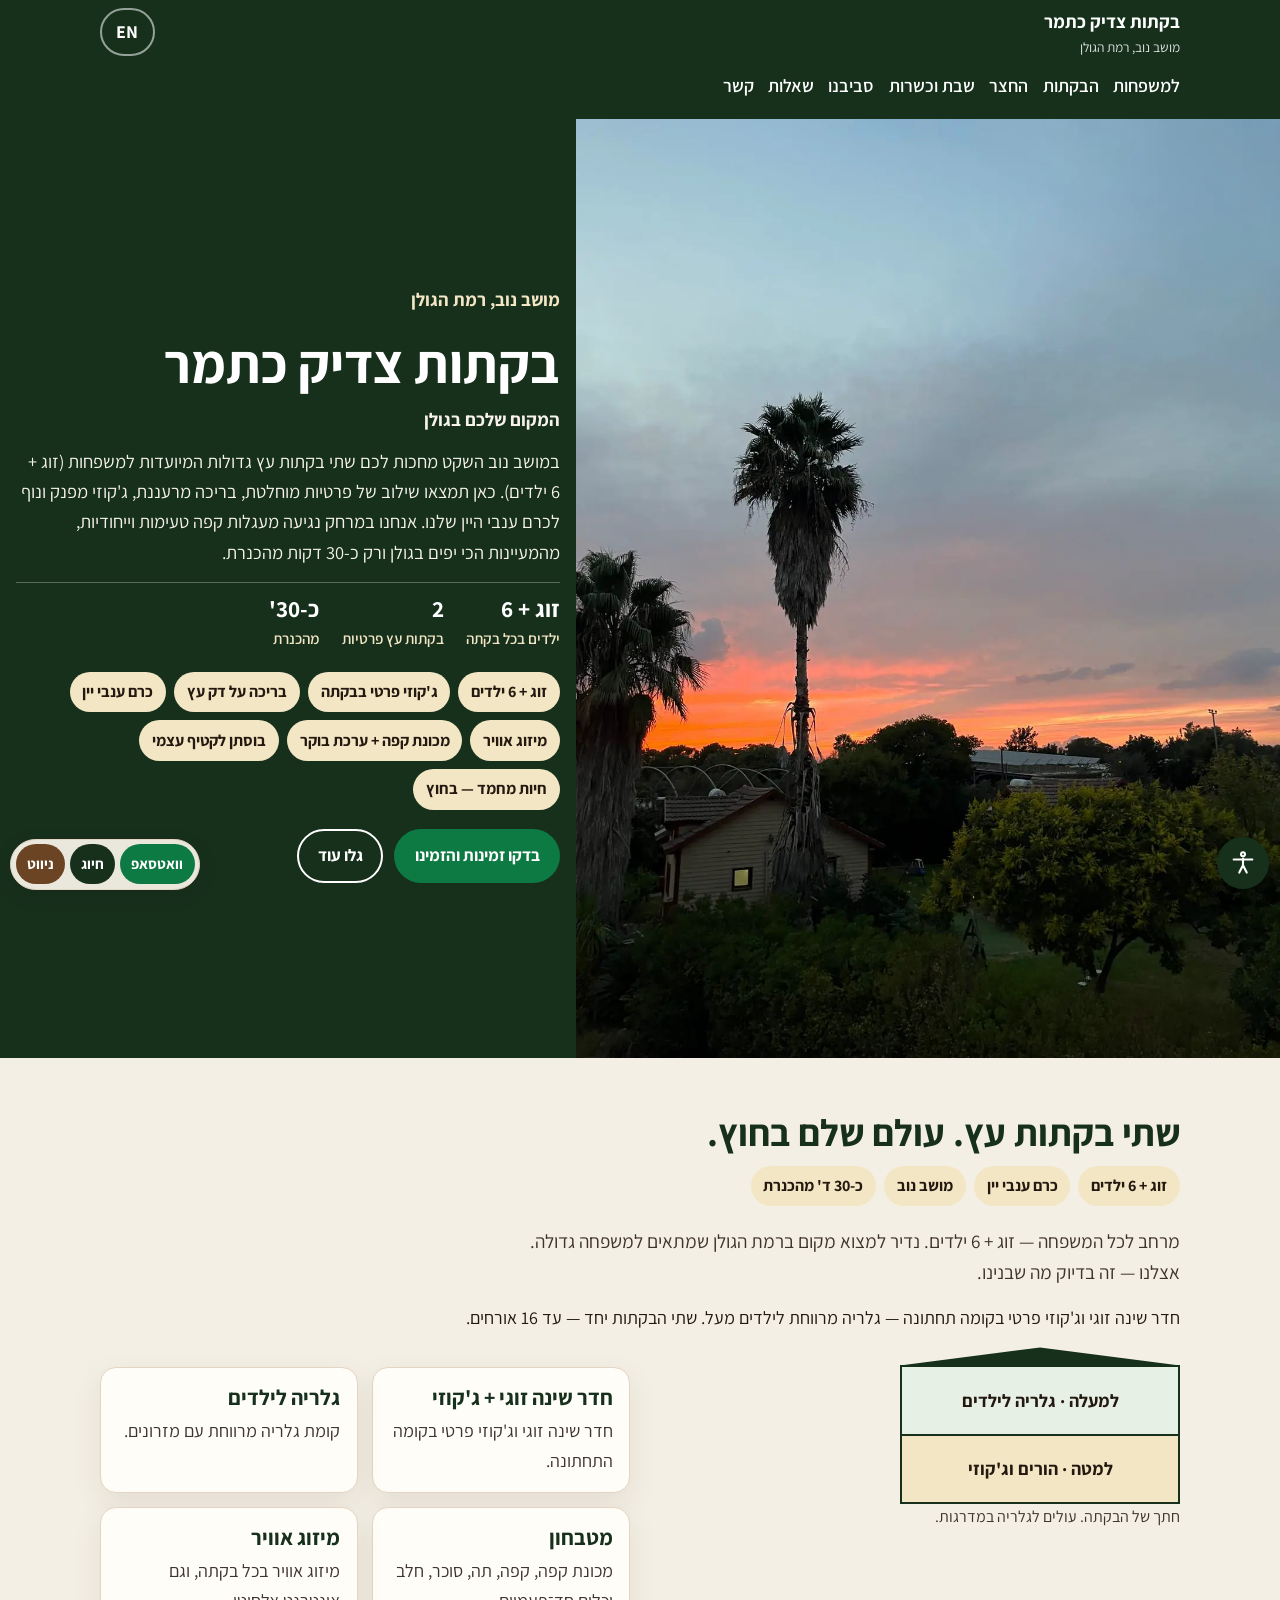
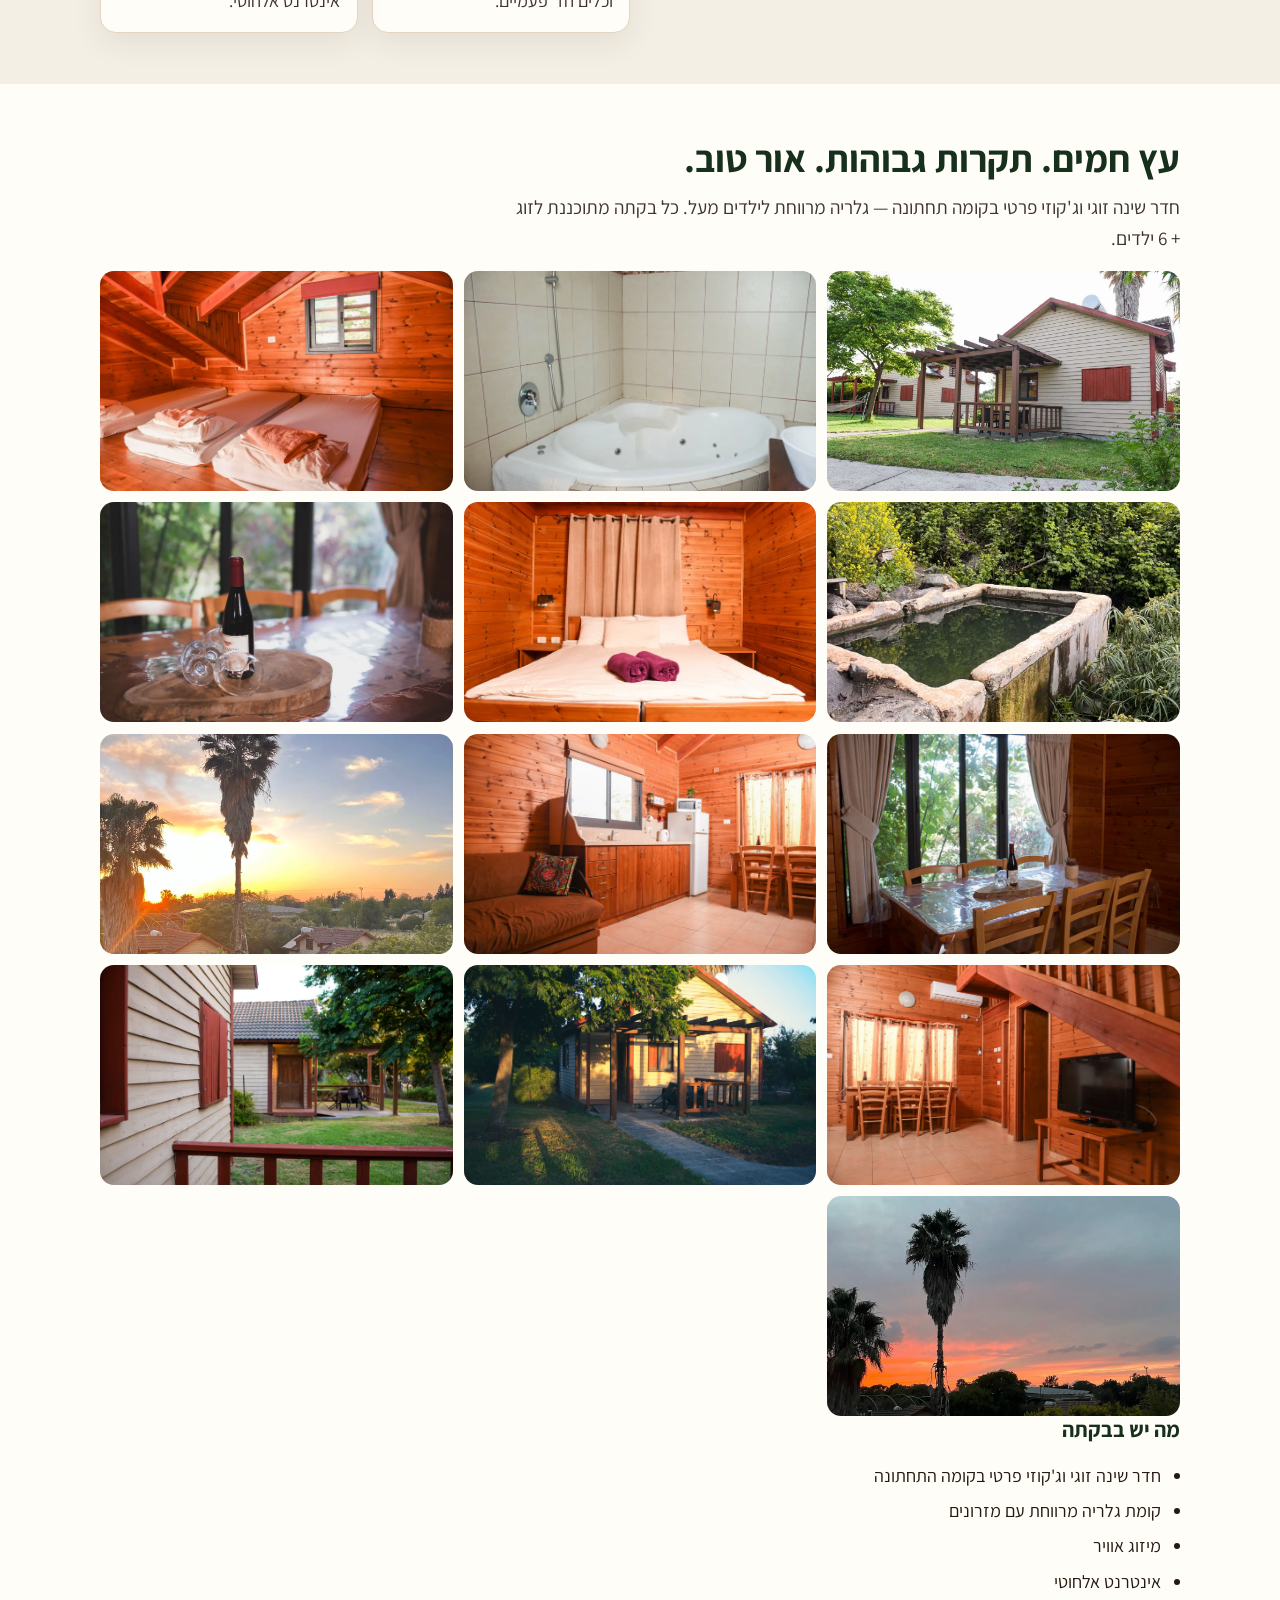
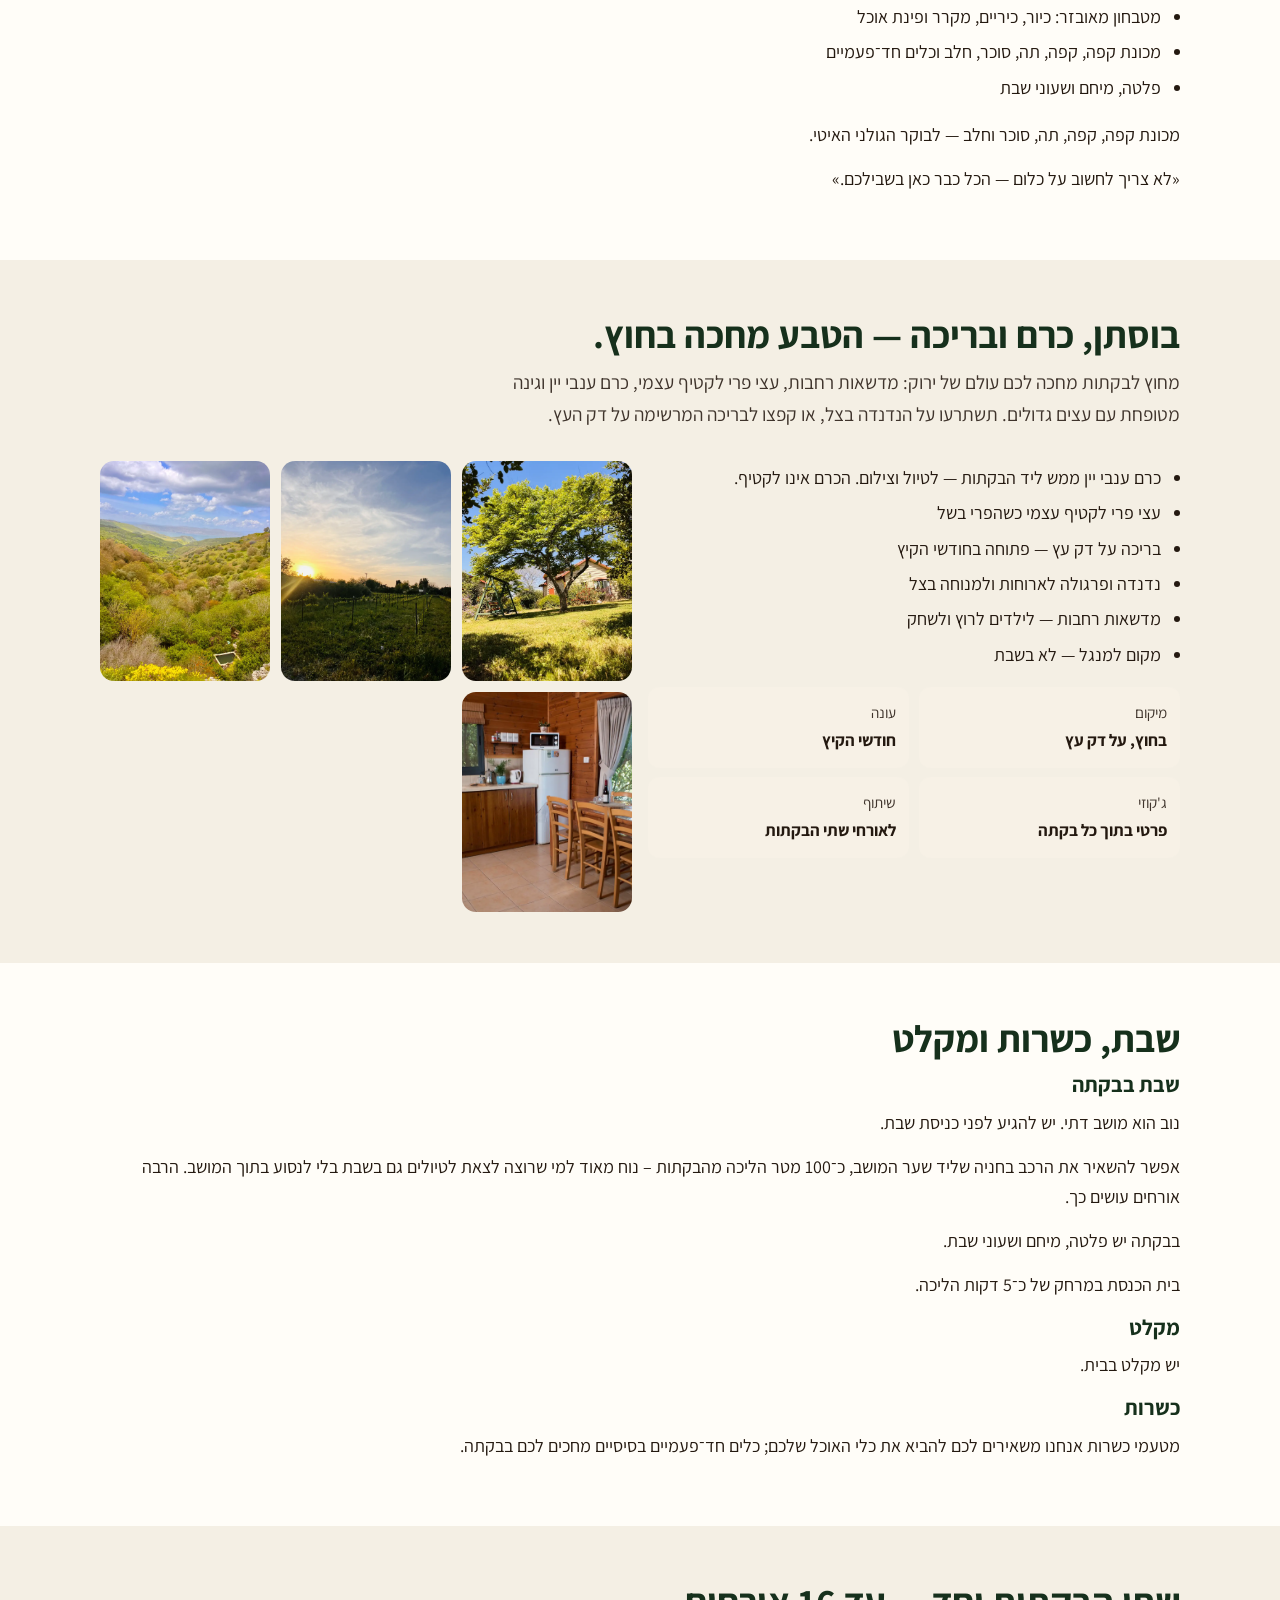
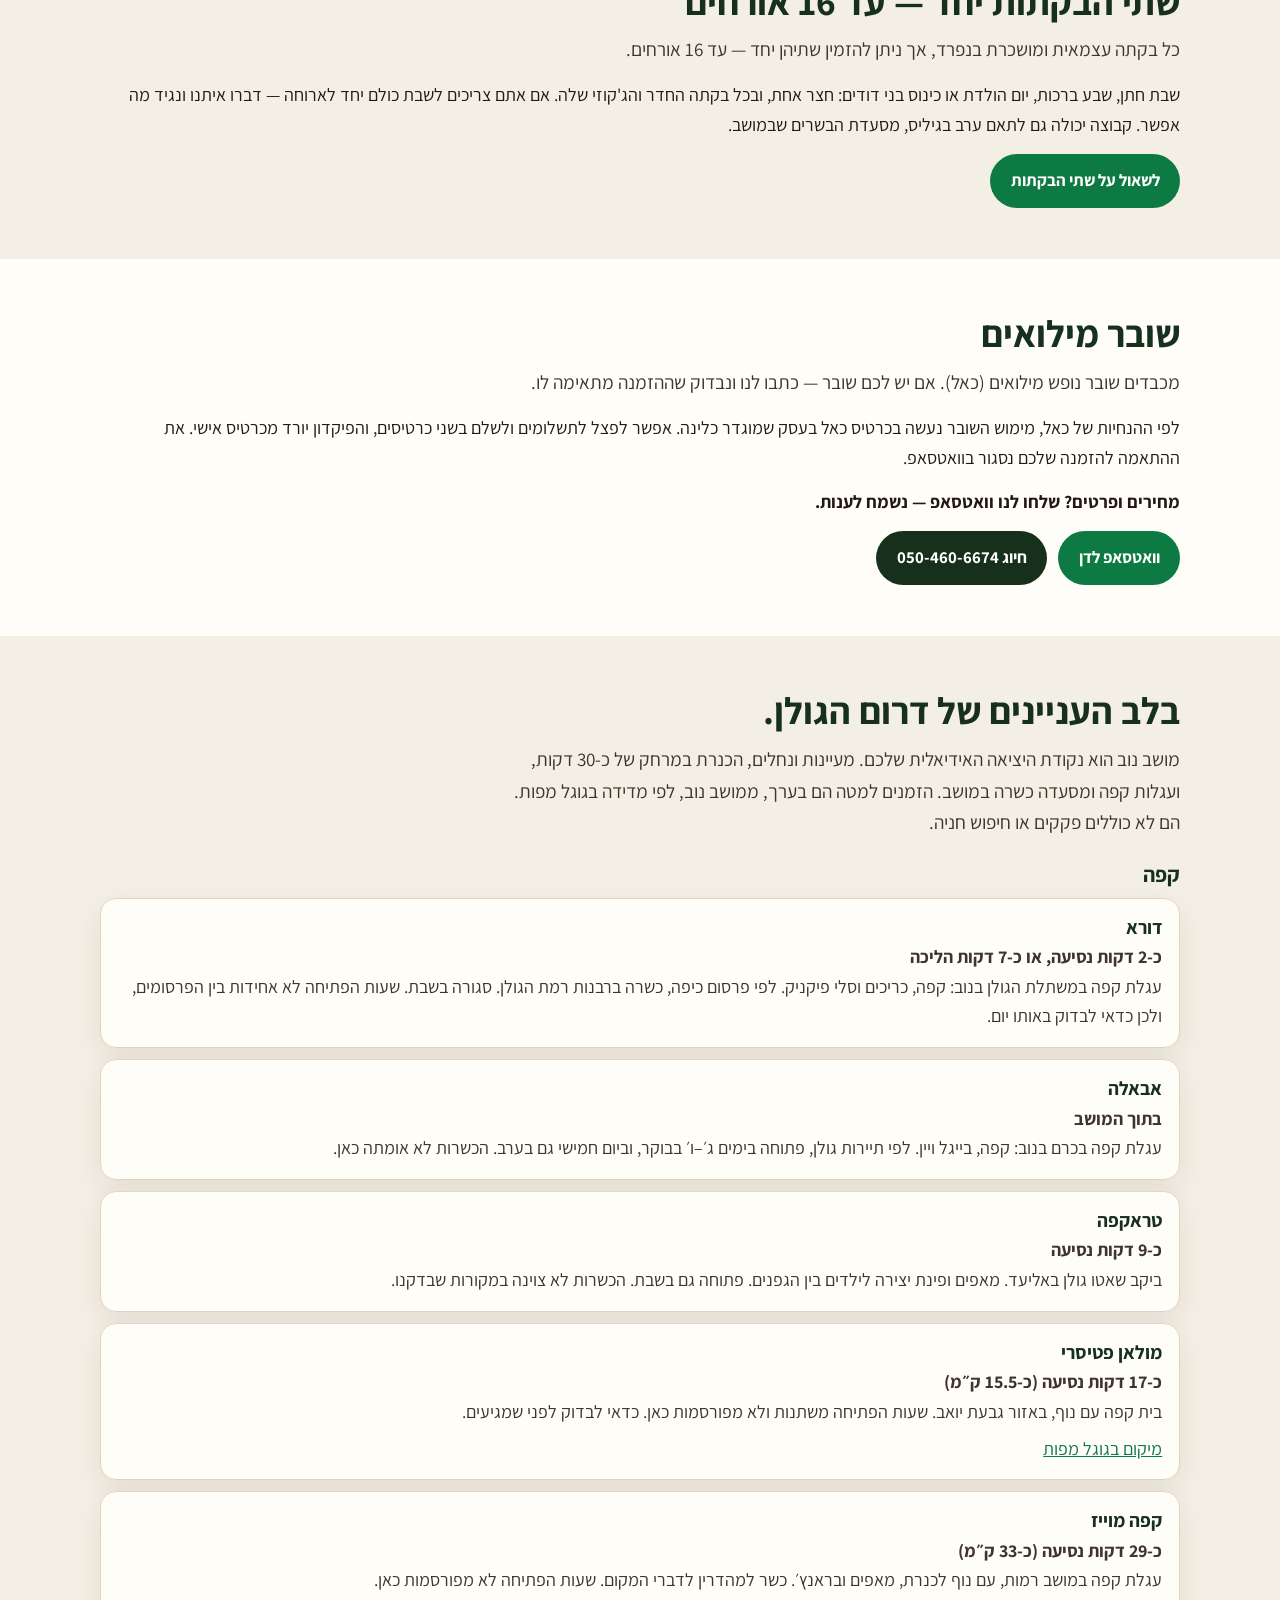
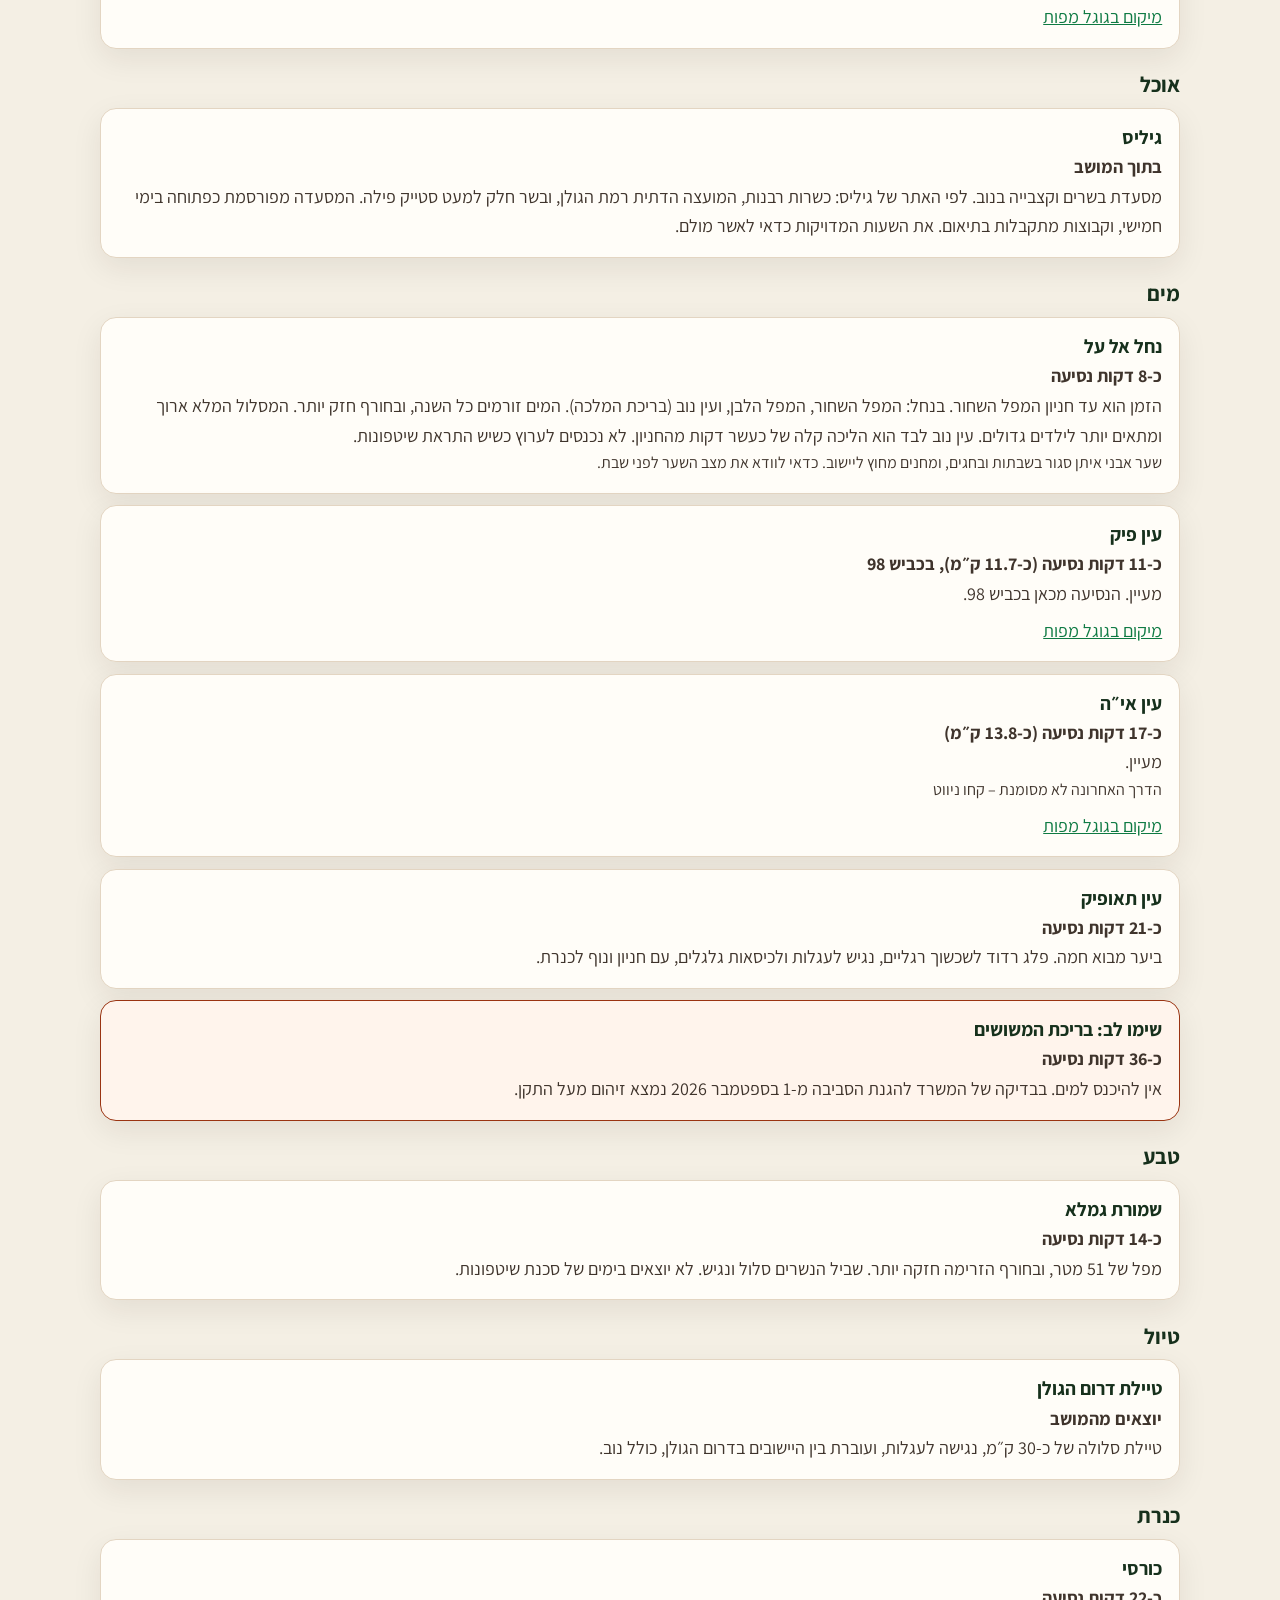
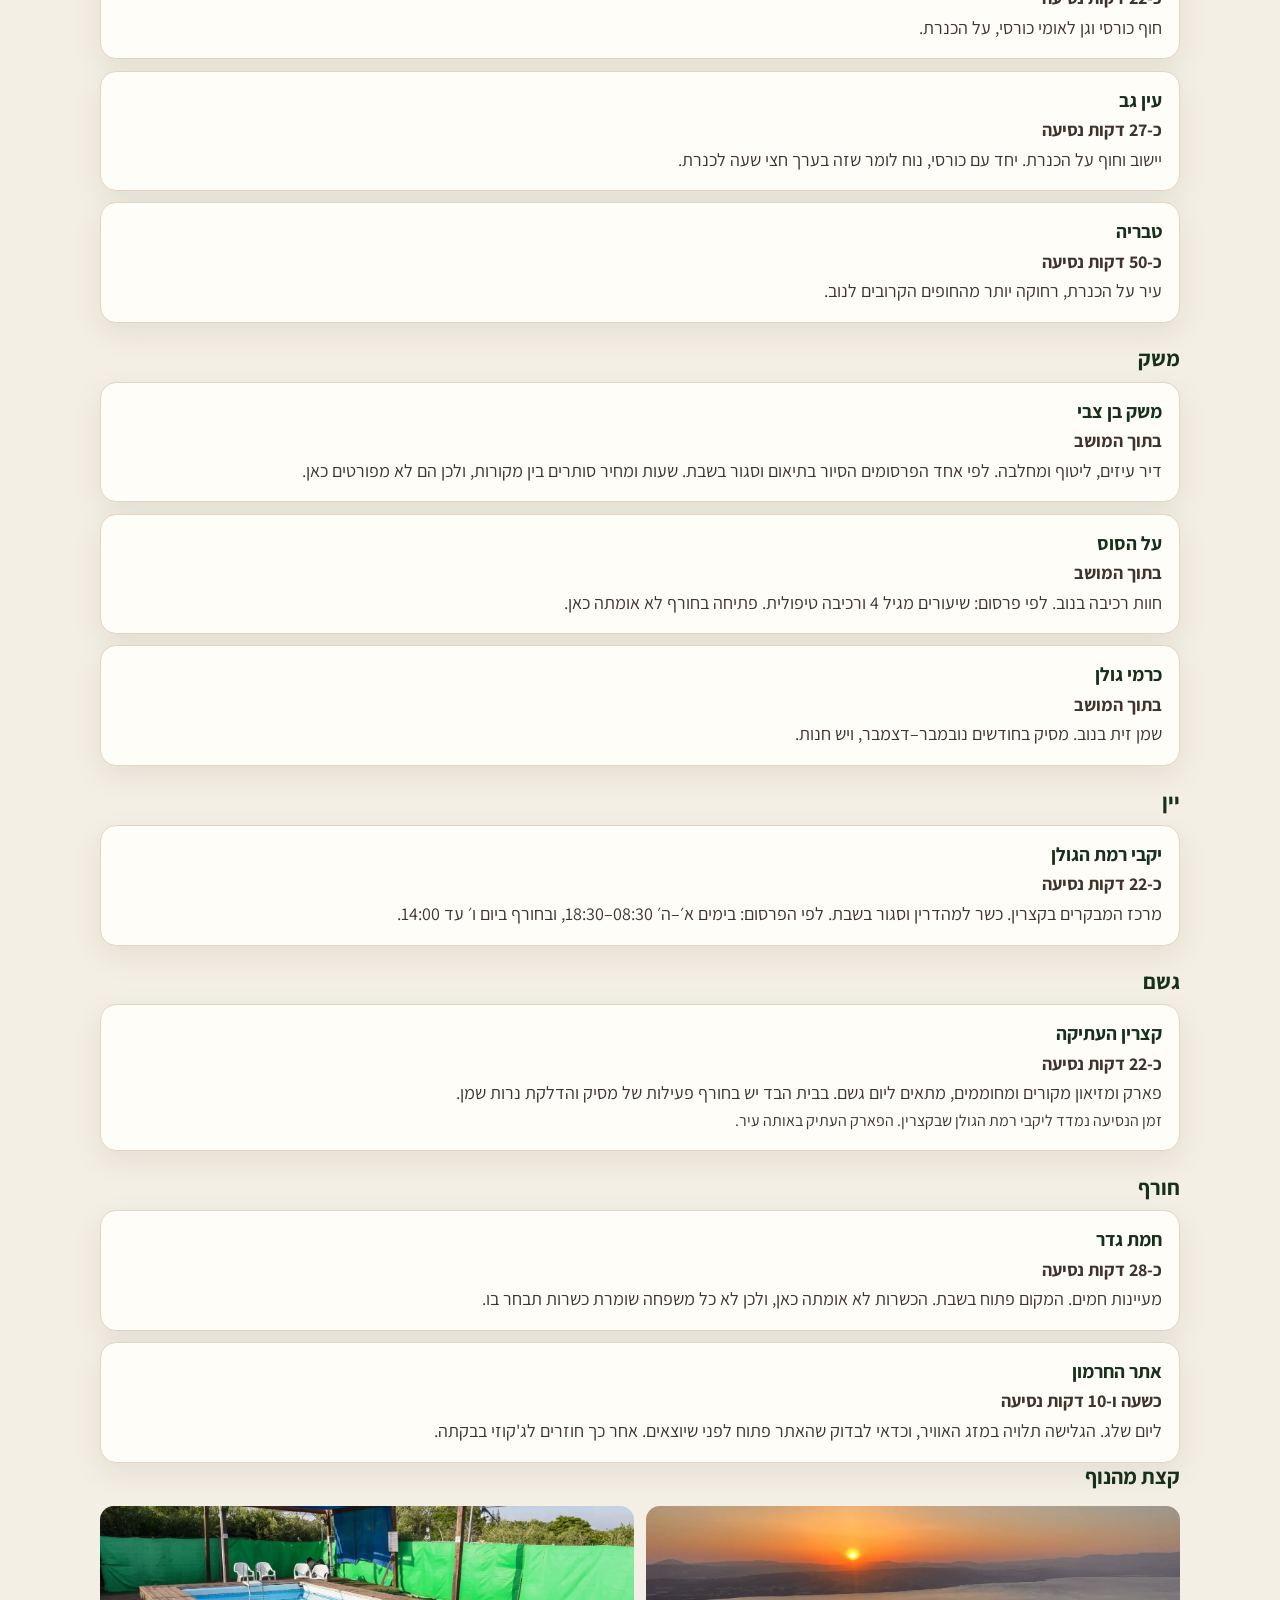
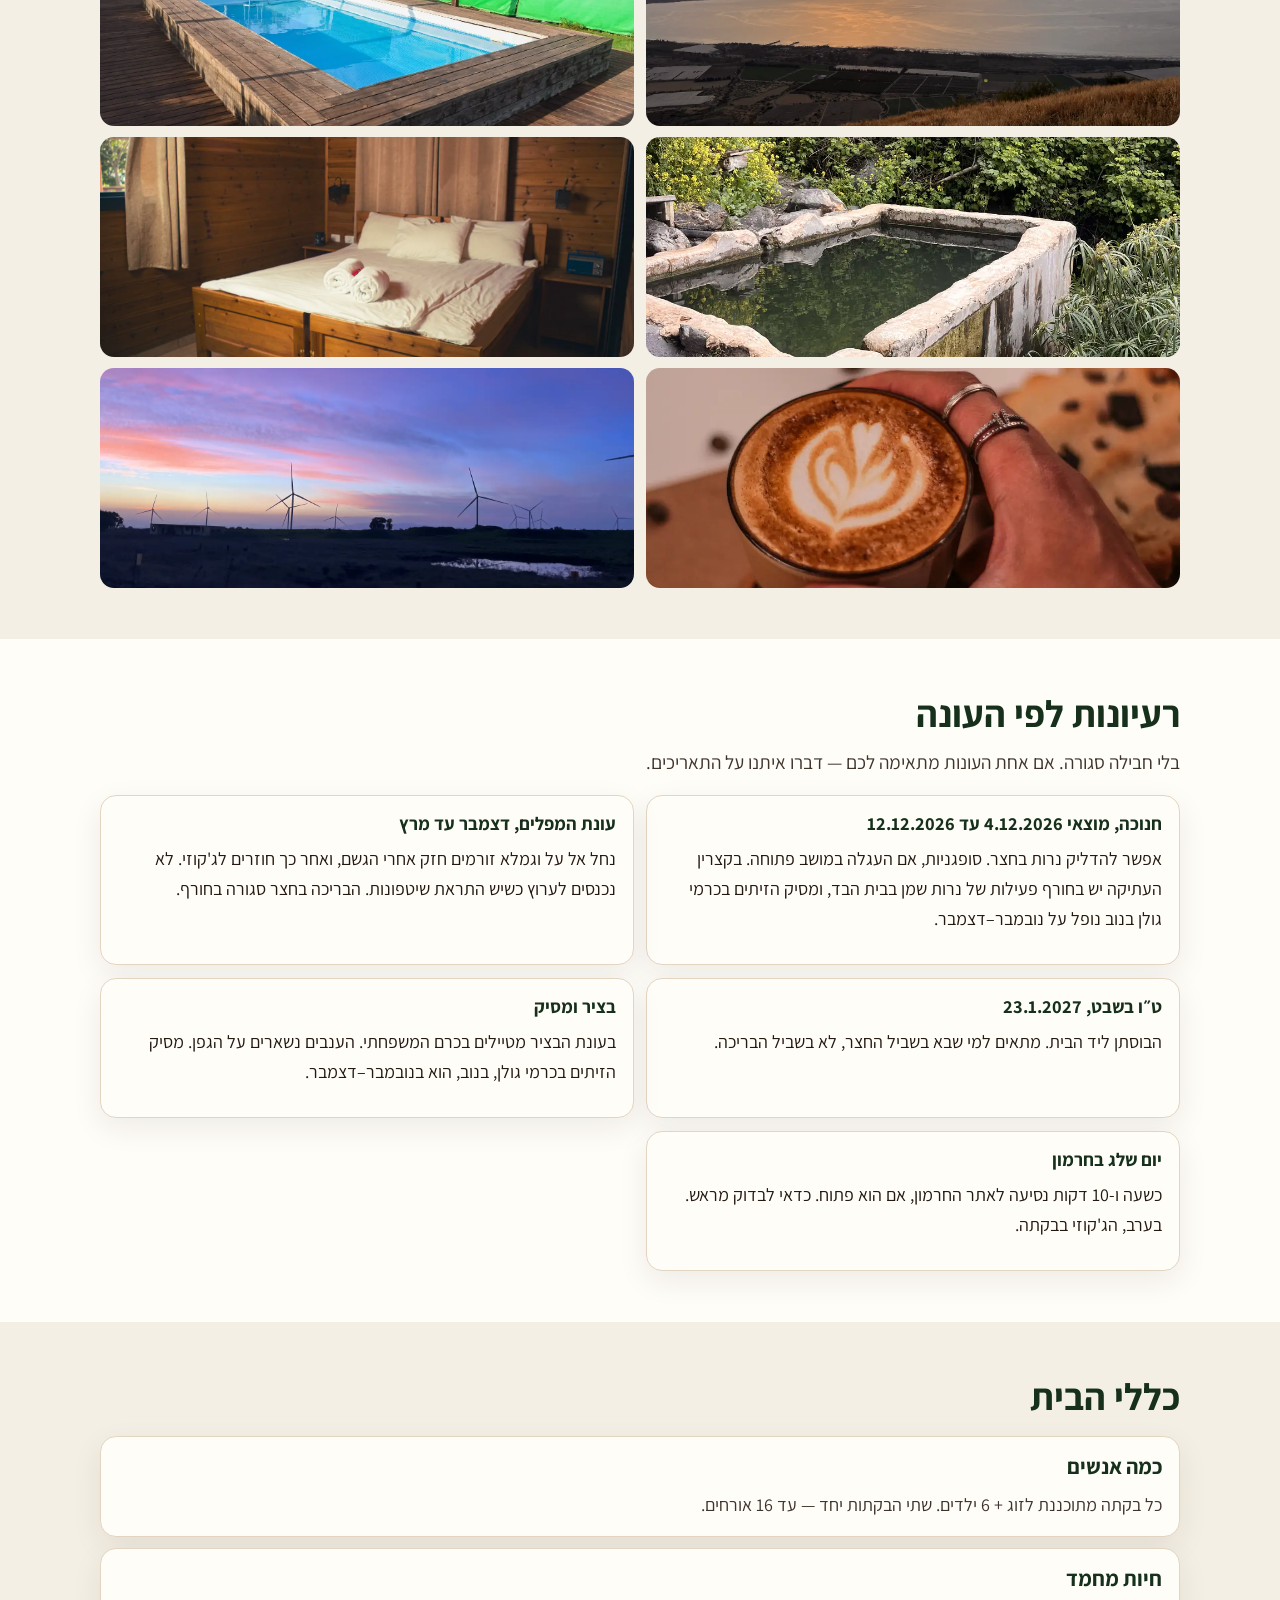
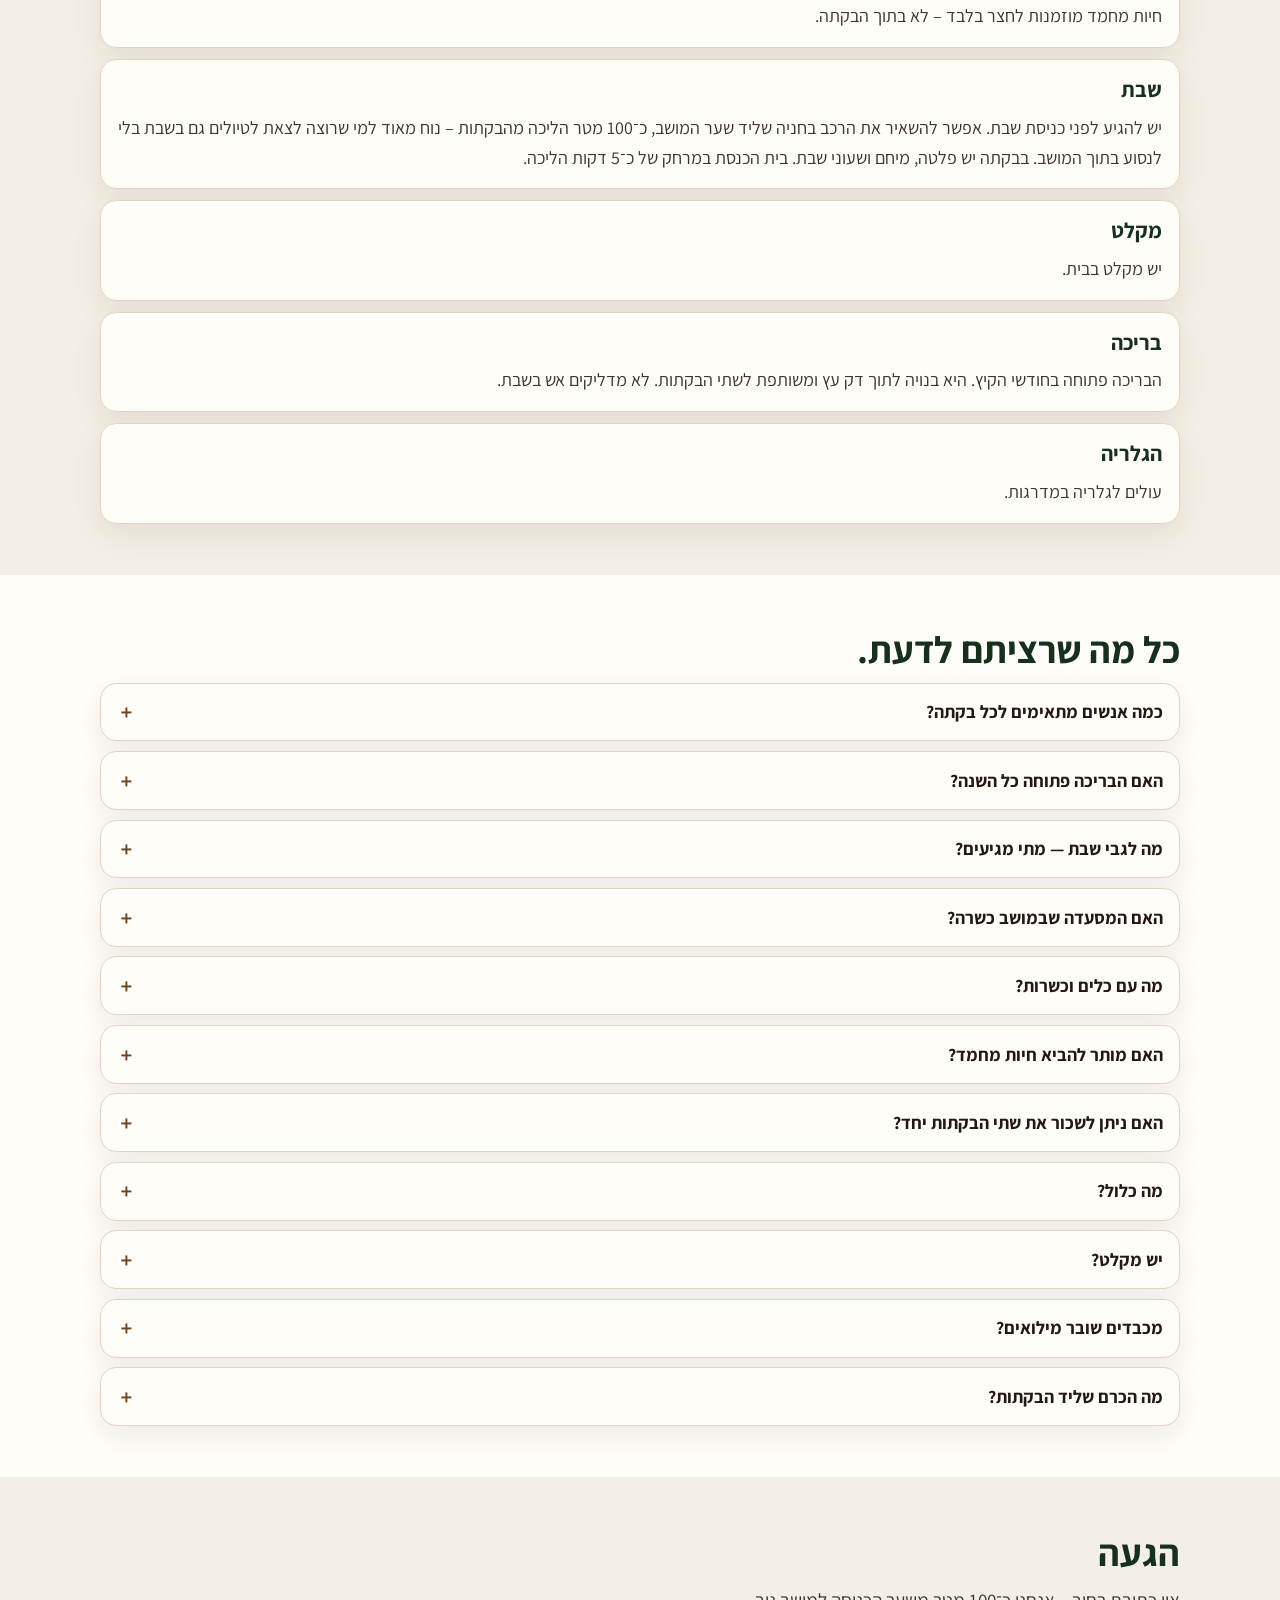
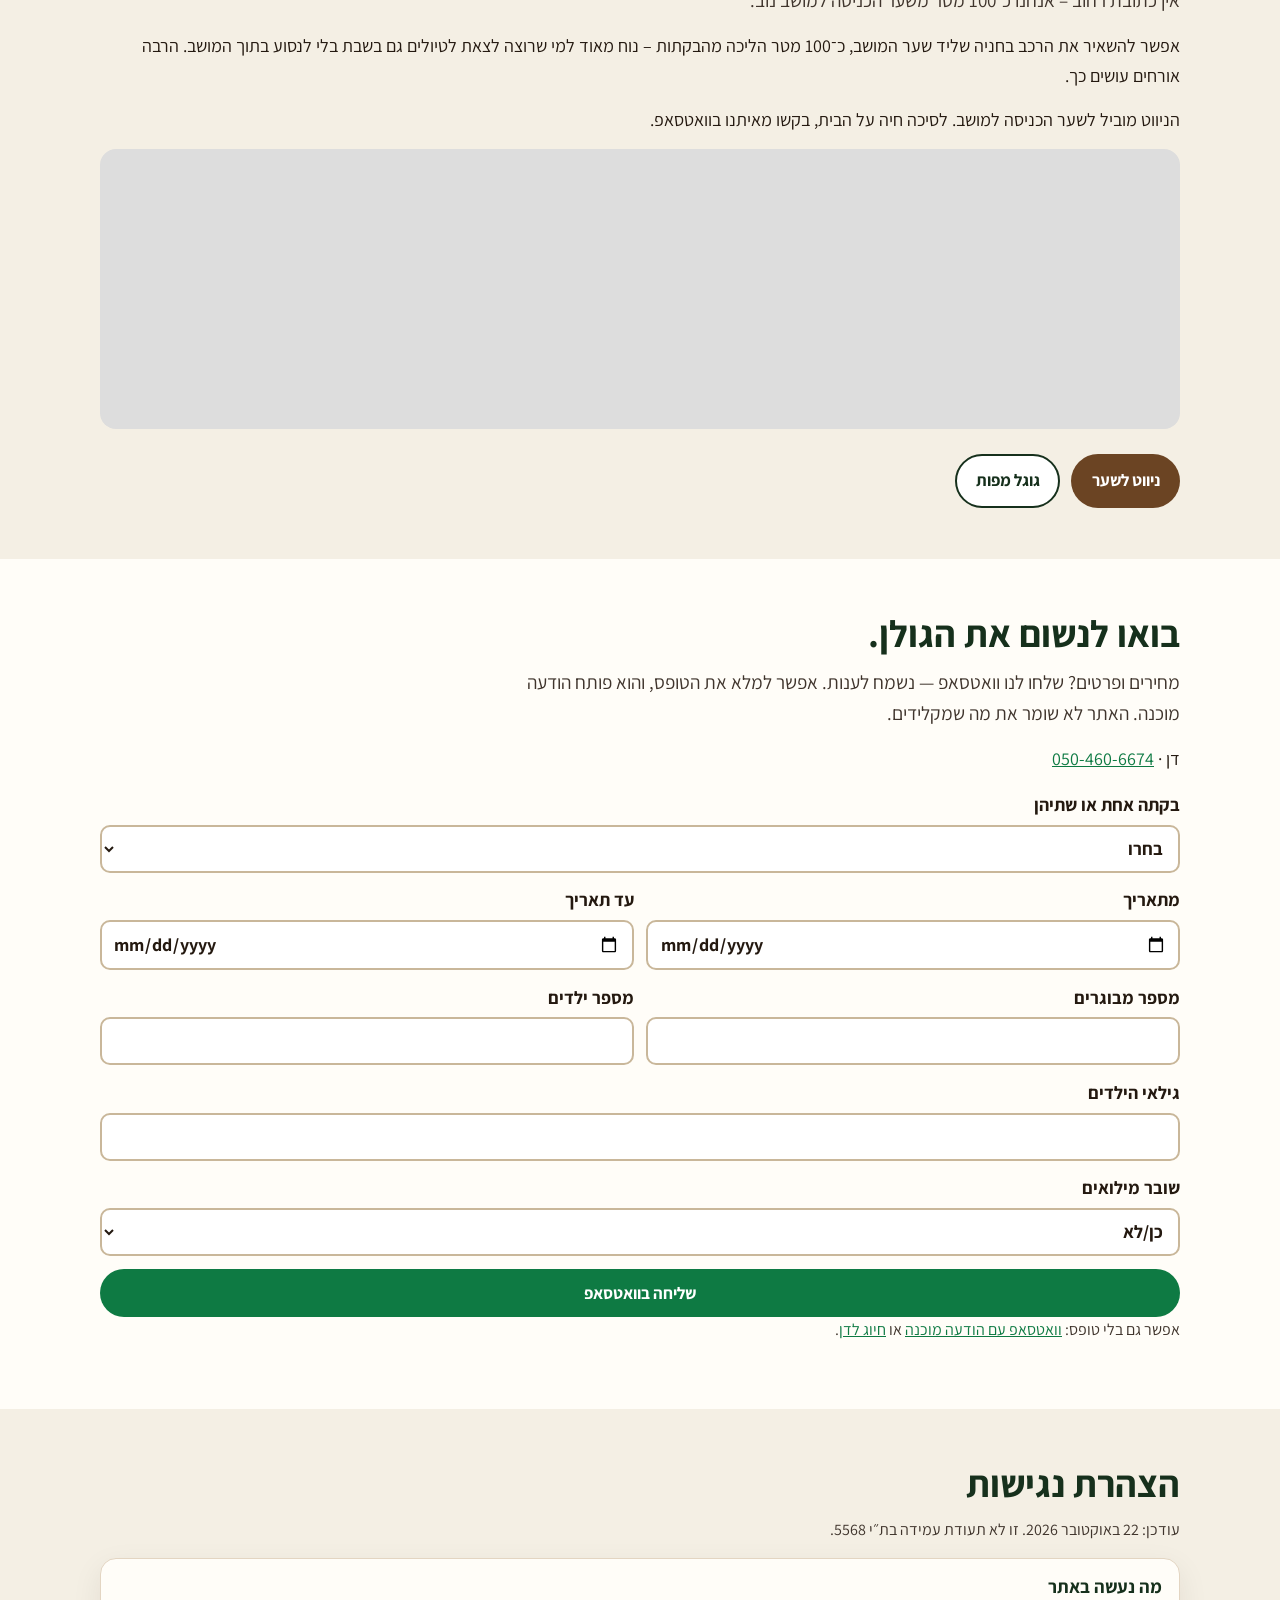
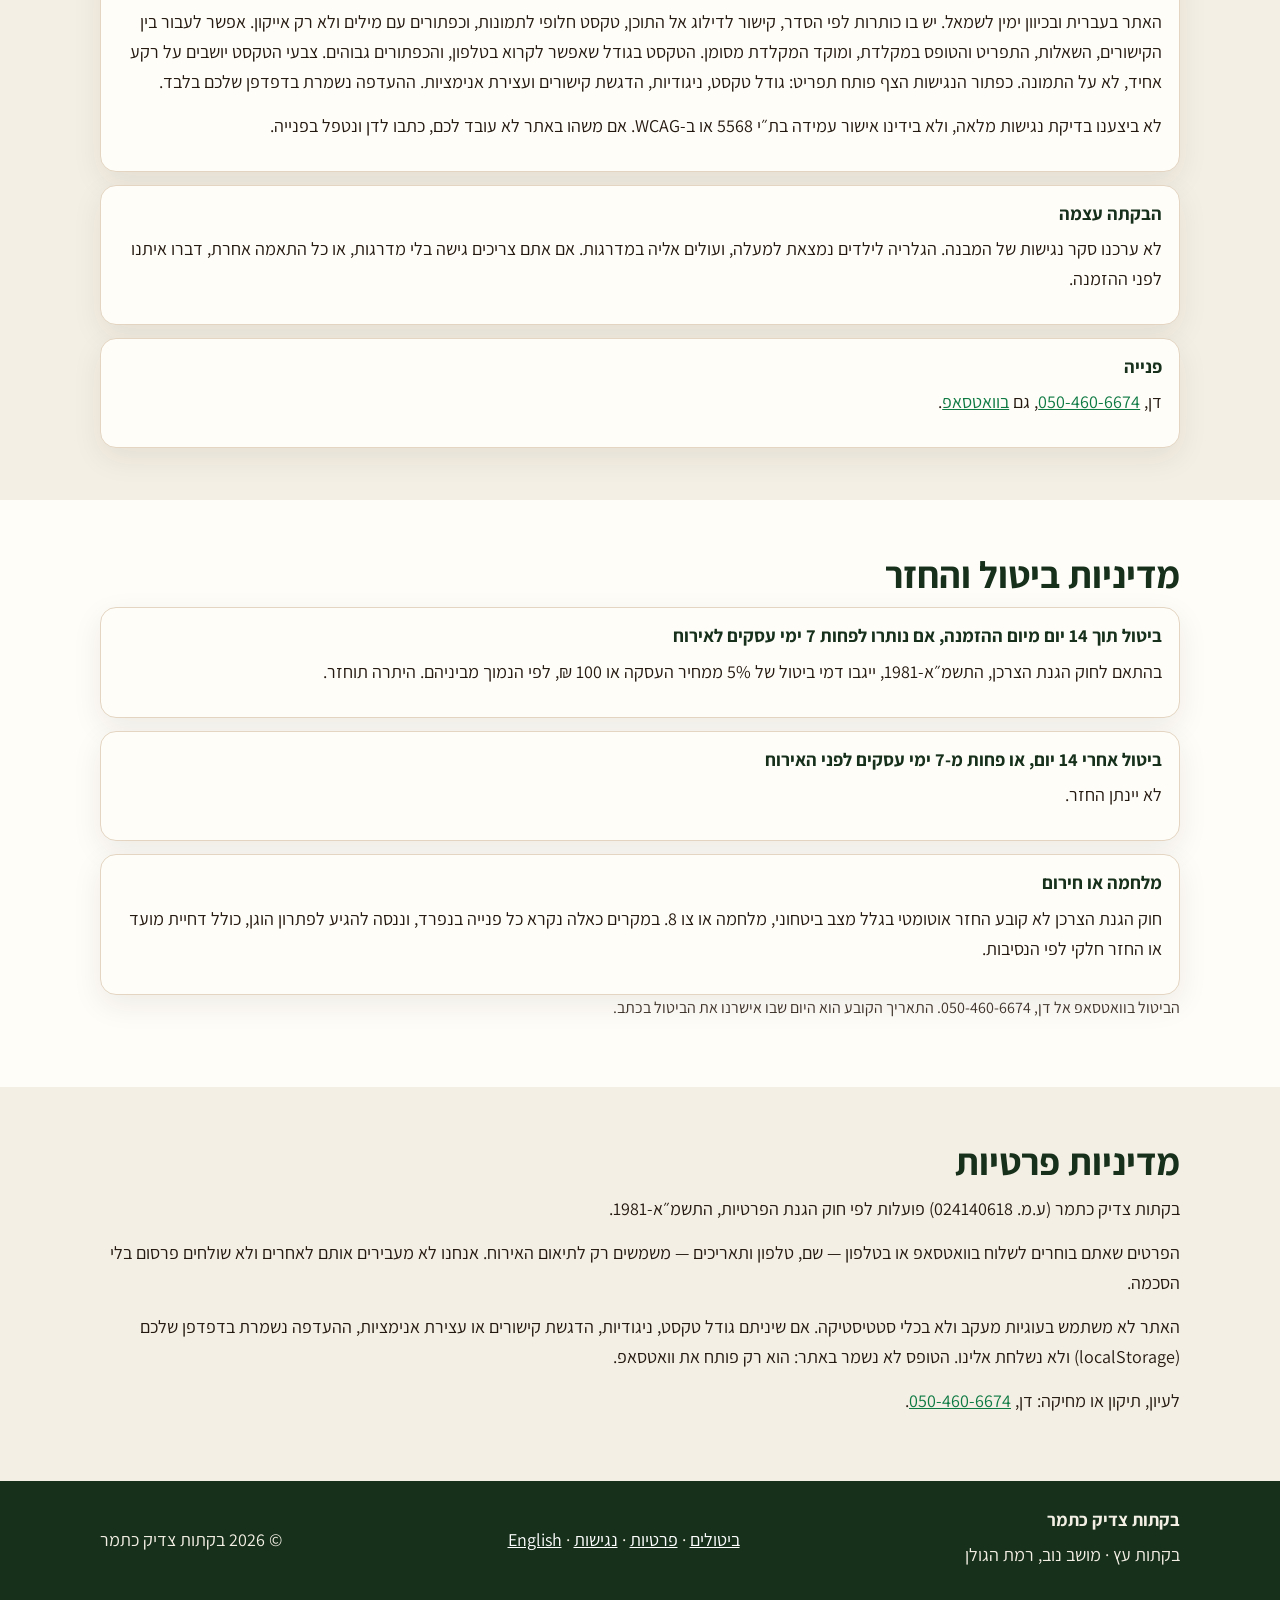
==== commit df3b6c01: "Restore the original voice, hero photo, and accessibility menu. Bring back the main site's wording w" ====
--- a/index.html
+++ b/index.html
@@ -4,7 +4,7 @@
 <meta charset="UTF-8">
 <meta name="viewport" content="width=device-width, initial-scale=1">
 <title>בקתות צדיק כתמר | מושב נוב, רמת הגולן</title>
-<meta name="description" content="גינה גדולה, ירוק מסביב ושקט של מושב – פרטיות מלאה לכל המשפחה. שתי בקתות עץ במושב נוב, זוג + 6 ילדים בכל בקתה. מכבדים שובר נופש מילואים.">
+<meta name="description" content="שתי בקתות עץ במושב נוב — זוג + 6 ילדים, בריכה, ג'קוזי פרטי, כרם ענבי יין ובוסתן. כ-30 דקות מהכנרת.">
 <link rel="canonical" href="https://oztzadik123-beep.github.io/tzadik-cabins/">
 <link rel="alternate" hreflang="he" href="https://oztzadik123-beep.github.io/tzadik-cabins/">
 <link rel="alternate" hreflang="en" href="https://oztzadik123-beep.github.io/tzadik-cabins/en.html">
@@ -15,7 +15,7 @@
 <meta property="og:locale" content="he_IL">
 <meta property="og:site_name" content="בקתות צדיק כתמר">
 <meta property="og:title" content="בקתות צדיק כתמר | מושב נוב, רמת הגולן">
-<meta property="og:description" content="גינה גדולה, ירוק מסביב ושקט של מושב – פרטיות מלאה לכל המשפחה. זוג + 6 ילדים בכל בקתה, מושב נוב.">
+<meta property="og:description" content="שתי בקתות עץ במושב נוב — זוג + 6 ילדים, בריכה, ג'קוזי פרטי, כרם ענבי יין ובוסתן.">
 <meta property="og:url" content="https://oztzadik123-beep.github.io/tzadik-cabins/">
 <meta property="og:image" content="https://oztzadik123-beep.github.io/tzadik-cabins/images/og/share.jpg">
 <meta property="og:image:secure_url" content="https://oztzadik123-beep.github.io/tzadik-cabins/images/og/share.jpg">
@@ -25,7 +25,7 @@
 <meta property="og:image:alt" content="ערסל בין עצים בגינה הירוקה במושב נוב">
 <meta name="twitter:card" content="summary_large_image">
 <meta name="twitter:title" content="בקתות צדיק כתמר | מושב נוב, רמת הגולן">
-<meta name="twitter:description" content="גינה גדולה, ירוק מסביב ושקט של מושב – פרטיות מלאה לכל המשפחה. זוג + 6 ילדים בכל בקתה, מושב נוב.">
+<meta name="twitter:description" content="שתי בקתות עץ במושב נוב — זוג + 6 ילדים, בריכה, ג'קוזי פרטי, כרם ענבי יין ובוסתן.">
 <meta name="twitter:image" content="https://oztzadik123-beep.github.io/tzadik-cabins/images/og/share.jpg">
 <meta name="twitter:image:alt" content="ערסל בין עצים בגינה הירוקה במושב נוב">
 <link rel="icon" href="favicon.svg" type="image/svg+xml">
@@ -34,7 +34,7 @@
 <!--
   TODO(owner) — לא להציג לאורחים, רק למלא כשיש תשובה:
   - קואורדינטות הדלת: js/site-data.js → cabinCoordinates. עד אז הניווט הוא לשער הכניסה למושב.
-  - תמונות טובות יותר: images/README.txt. תמונת הג'קוזי (golden-hour) רק בתוך הגלריה, לא כפתיח.
+  - תמונות טובות יותר: images/README.txt. פתיח האתר הוא התמונה המקורית מהאתר הקודם (photos/13, images/cabins/golden-hour.webp). היא כוללת את הדק; הג'קוזי מופיע גם בגלריה.
   - מקום ישיבה לארוחה של עד 16, או חדר התכנסות. לא כתוב באתר שיש.
   - הכרם: "כרם ענבי יין משפחתי", בלי "אורגני" ובלי "מרלו", עד שזה מאושר.
   - הגלריה: עולים במדרגות. כך גם כתוב באתר.
@@ -49,7 +49,7 @@
   "@context": "https://schema.org",
   "@type": "LodgingBusiness",
   "name": "בקתות צדיק כתמר",
-  "description": "גינה גדולה, ירוק מסביב ושקט של מושב – פרטיות מלאה לכל המשפחה. בכל בקתה זוג + 6 ילדים, מושב נוב.",
+  "description": "שתי בקתות עץ במושב נוב. בכל בקתה זוג + 6 ילדים, בריכה, ג'קוזי פרטי וכרם ענבי יין.",
   "url": "https://oztzadik123-beep.github.io/tzadik-cabins/",
   "image": "https://oztzadik123-beep.github.io/tzadik-cabins/images/og/share.jpg",
   "telephone": "+972504606674",
@@ -65,6 +65,7 @@
     {"@type": "LocationFeatureSpecification", "name": "ג'קוזי פרטי", "value": true},
     {"@type": "LocationFeatureSpecification", "name": "בריכה בקיץ", "value": true},
     {"@type": "LocationFeatureSpecification", "name": "מטבחון", "value": true},
+    {"@type": "LocationFeatureSpecification", "name": "מיזוג אוויר", "value": true},
     {"@type": "LocationFeatureSpecification", "name": "חצר, בוסתן וכרם", "value": true},
     {"@type": "LocationFeatureSpecification", "name": "מקלט בבית", "value": true}
   ],
@@ -81,7 +82,6 @@
   <div class="brandbar-inner">
     <a class="brand" href="#top">בקתות צדיק כתמר<small>מושב נוב, רמת הגולן</small></a>
     <div class="bar-actions">
-      <button type="button" class="text-btn" id="text-boost" aria-pressed="false">א+ טקסט</button>
       <a href="en.html" hreflang="en" lang="en">EN</a>
     </div>
   </div>
@@ -111,23 +111,32 @@
 <main id="main">
   <section class="hero-band" id="top">
     <div class="hero-photo">
-      <img src="images/garden/hammock-tree.webp" width="936" height="1280" alt="ערסל בין עצי פרי בגינה הירוקה במושב נוב" fetchpriority="high" decoding="async">
+      <img src="images/cabins/golden-hour.webp" width="1200" height="1600" alt="הבקתה בשעת הזהב" fetchpriority="high" decoding="async">
     </div>
     <div class="hero-copy">
       <div class="wrap">
         <p class="fine" style="color:#f3e6c4;font-weight:700">מושב נוב, רמת הגולן</p>
         <h1>בקתות צדיק כתמר</h1>
-        <p class="hero-lead">גינה גדולה, ירוק מסביב ושקט של מושב – פרטיות מלאה לכל המשפחה</p>
-        <p>שתי בקתות עץ. בכל בקתה זוג + 6 ילדים. שתי הבקתות יחד: עד 16.</p>
+        <p class="hero-lead">המקום שלכם בגולן</p>
+        <p>במושב נוב השקט מחכות לכם שתי בקתות עץ גדולות המיועדות למשפחות (זוג + 6 ילדים). כאן תמצאו שילוב של פרטיות מוחלטת, בריכה מרעננת, ג'קוזי מפנק ונוף לכרם ענבי היין שלנו. אנחנו במרחק נגיעה מעגלות קפה טעימות וייחודיות, מהמעיינות הכי יפים בגולן ורק כ-30 דקות מהכנרת.</p>
+        <ul class="stats">
+          <li><strong>זוג + 6</strong><span>ילדים בכל בקתה</span></li>
+          <li><strong>2</strong><span>בקתות עץ פרטיות</span></li>
+          <li><strong>כ-30'</strong><span>מהכנרת</span></li>
+        </ul>
         <ul class="tags">
-          <li>גינה גדולה</li>
-          <li>שקט ופרטיות</li>
           <li>זוג + 6 ילדים</li>
-          <li>שובר מילואים</li>
+          <li>ג'קוזי פרטי בבקתה</li>
+          <li>בריכה על דק עץ</li>
+          <li>כרם ענבי יין</li>
+          <li>מיזוג אוויר</li>
+          <li>מכונת קפה + ערכת בוקר</li>
+          <li>בוסתן לקטיף עצמי</li>
+          <li>חיות מחמד — בחוץ</li>
         </ul>
         <div class="actions">
-          <a class="btn btn-wa" data-wa href="https://wa.me/972504606674?text=%D7%A9%D7%9C%D7%95%D7%9D%20%D7%93%D7%9F%2C%20%D7%9E%D7%AA%D7%A2%D7%A0%D7%99%D7%99%D7%A0%D7%99%D7%9D%20%D7%91%D7%91%D7%A7%D7%AA%D7%95%D7%AA%20%D7%A6%D7%93%D7%99%D7%A7%20%D7%9B%D7%AA%D7%9E%D7%A8%20%D7%91%D7%A0%D7%95%D7%91.%0A%D7%91%D7%A7%D7%AA%D7%94%20%D7%90%D7%97%D7%AA%20%D7%90%D7%95%20%D7%A9%D7%AA%D7%99%D7%94%D7%9F%3A%20%0A%D7%AA%D7%90%D7%A8%D7%99%D7%9B%D7%99%D7%9D%3A%20%0A%D7%9E%D7%A1%D7%A4%D7%A8%20%D7%9E%D7%91%D7%95%D7%92%D7%A8%D7%99%D7%9D%3A%20%0A%D7%9E%D7%A1%D7%A4%D7%A8%20%D7%99%D7%9C%D7%93%D7%99%D7%9D%20%D7%95%D7%92%D7%99%D7%9C%D7%90%D7%99%D7%9D%3A%20%0A%D7%A9%D7%95%D7%91%D7%A8%20%D7%9E%D7%99%D7%9C%D7%95%D7%90%D7%99%D7%9D%3A%20%D7%9B%D7%9F/%D7%9C%D7%90" target="_blank" rel="noopener">בדקו תאריכים בוואטסאפ</a>
-          <a class="btn btn-line" href="#contact">למלא תאריכים בטופס</a>
+          <a class="btn btn-wa" data-wa href="https://wa.me/972504606674?text=%D7%A9%D7%9C%D7%95%D7%9D%20%D7%93%D7%9F%2C%20%D7%9E%D7%AA%D7%A2%D7%A0%D7%99%D7%99%D7%A0%D7%99%D7%9D%20%D7%91%D7%91%D7%A7%D7%AA%D7%95%D7%AA%20%D7%A6%D7%93%D7%99%D7%A7%20%D7%9B%D7%AA%D7%9E%D7%A8%20%D7%91%D7%A0%D7%95%D7%91.%0A%D7%91%D7%A7%D7%AA%D7%94%20%D7%90%D7%97%D7%AA%20%D7%90%D7%95%20%D7%A9%D7%AA%D7%99%D7%94%D7%9F%3A%20%0A%D7%AA%D7%90%D7%A8%D7%99%D7%9B%D7%99%D7%9D%3A%20%0A%D7%9E%D7%A1%D7%A4%D7%A8%20%D7%9E%D7%91%D7%95%D7%92%D7%A8%D7%99%D7%9D%3A%20%0A%D7%9E%D7%A1%D7%A4%D7%A8%20%D7%99%D7%9C%D7%93%D7%99%D7%9D%20%D7%95%D7%92%D7%99%D7%9C%D7%90%D7%99%D7%9D%3A%20%0A%D7%A9%D7%95%D7%91%D7%A8%20%D7%9E%D7%99%D7%9C%D7%95%D7%90%D7%99%D7%9D%3A%20%D7%9B%D7%9F/%D7%9C%D7%90" target="_blank" rel="noopener">בדקו זמינות והזמינו</a>
+          <a class="btn btn-line" href="#families">גלו עוד</a>
         </div>
       </div>
     </div>
@@ -135,8 +144,15 @@
 
   <section class="section" id="families">
     <div class="wrap">
-      <h2>נבנה למשפחות גדולות</h2>
-      <p class="lede">כל בקתה בנויה כך: למטה חדר שינה נפרד להורים, ומעליו גלריה עם מזרונים לילדים. יש מטבחון, פינת אוכל, וג׳קוזי פרטי.</p>
+      <h2>שתי בקתות עץ. עולם שלם בחוץ.</h2>
+      <ul class="tags">
+        <li>זוג + 6 ילדים</li>
+        <li>כרם ענבי יין</li>
+        <li>מושב נוב</li>
+        <li>כ-30 ד' מהכנרת</li>
+      </ul>
+      <p class="lede">מרחב לכל המשפחה — זוג + 6 ילדים. נדיר למצוא מקום ברמת הגולן שמתאים למשפחה גדולה. אצלנו — זה בדיוק מה שבנינו.</p>
+      <p>חדר שינה זוגי וג'קוזי פרטי בקומה תחתונה — גלריה מרווחת לילדים מעל. שתי הבקתות יחד — עד 16 אורחים.</p>
       <div class="family-layout">
         <div class="sketch">
           <div class="sketch-roof" aria-hidden="true"></div>
@@ -145,11 +161,10 @@
           <p class="fine">חתך של הבקתה. עולים לגלריה במדרגות.</p>
         </div>
         <ul class="cards">
-          <li class="card"><h3>גינה גדולה ושקט</h3><p>ירוק מסביב, שקט של מושב, ופרטיות מלאה לכל המשפחה.</p></li>
-          <li class="card"><h3>פינה להורים</h3><p>חדר שינה זוגי שקט בקומה התחתונה – כדי שגם לכם יהיה רגע של מנוחה.</p></li>
+          <li class="card"><h3>חדר שינה זוגי + ג'קוזי</h3><p>חדר שינה זוגי וג'קוזי פרטי בקומה התחתונה.</p></li>
           <li class="card"><h3>גלריה לילדים</h3><p>קומת גלריה מרווחת עם מזרונים.</p></li>
-          <li class="card"><h3>ג׳קוזי פרטי</h3><p>בכל בקתה ג׳קוזי משלכם – סיום מפנק ליום של טיולים.</p></li>
-          <li class="card"><h3>מטבחון מאובזר</h3><p>מכונת קפה, קפה, תה, סוכר, חלב וכלים חד־פעמיים.</p></li>
+          <li class="card"><h3>מטבחון</h3><p>מכונת קפה, קפה, תה, סוכר, חלב וכלים חד־פעמיים.</p></li>
+          <li class="card"><h3>מיזוג אוויר</h3><p>מיזוג אוויר בכל בקתה, וגם אינטרנט אלחוטי.</p></li>
         </ul>
       </div>
     </div>
@@ -157,8 +172,8 @@
 
   <section class="section section-paper" id="cabins">
     <div class="wrap">
-      <h2>הבקתות</h2>
-      <p class="lede">שתי בקתות עץ בתוך גינה גדולה: ירוק מסביב, שקט של מושב ופרטיות מלאה לכל המשפחה. כל בקתה עומדת בפני עצמה: זוג + 6 ילדים בנוחות.</p>
+      <h2>עץ חמים. תקרות גבוהות. אור טוב.</h2>
+      <p class="lede">חדר שינה זוגי וג'קוזי פרטי בקומה תחתונה — גלריה מרווחת לילדים מעל. כל בקתה מתוכננת לזוג + 6 ילדים.</p>
       <ul class="gallery">
         <li><button type="button" class="js-photo"><img src="images/cabins/exterior-pergola.webp" width="1280" height="854" alt="חזית בקתת עץ עם פרגולת מתכת ודשא" loading="lazy" decoding="async"></button></li>
         <li><button type="button" class="js-photo"><img src="images/cabins/exterior-path.webp" width="1454" height="972" alt="שביל אל הבקתה בין עצי פרי, עם פרגולה" loading="lazy" decoding="async"></button></li>
@@ -176,34 +191,38 @@
       </ul>
       <h3>מה יש בבקתה</h3>
       <ul class="checks">
-        <li>חדר שינה זוגי להורים, וגלריה עם מזרונים לילדים</li>
-        <li>ג׳קוזי פרטי</li>
-        <li>מטבחון: כיור, כיריים ומקרר, ופינת אוכל</li>
-        <li>מיזוג אוויר ואינטרנט אלחוטי</li>
-        <li>מכונת קפה, ועם זה קפה, תה, סוכר וחלב</li>
-        <li>לשבת: פלטה, מיחם ושעוני שבת</li>
+        <li>חדר שינה זוגי וג'קוזי פרטי בקומה התחתונה</li>
+        <li>קומת גלריה מרווחת עם מזרונים</li>
+        <li>מיזוג אוויר</li>
+        <li>אינטרנט אלחוטי</li>
+        <li>מטבחון מאובזר: כיור, כיריים, מקרר ופינת אוכל</li>
+        <li>מכונת קפה, קפה, תה, סוכר, חלב וכלים חד־פעמיים</li>
+        <li>פלטה, מיחם ושעוני שבת</li>
       </ul>
+      <p>מכונת קפה, קפה, תה, סוכר וחלב — לבוקר הגולני האיטי.</p>
+      <p>«לא צריך לחשוב על כלום — הכל כבר כאן בשבילכם.»</p>
     </div>
   </section>
 
   <section class="section" id="garden">
     <div class="wrap">
-      <h2>גינה גדולה, ירוק ושקט</h2>
-      <p class="lede">גינה גדולה: מדשאה, ערסלים, עצי פרי, וכרם ענבי יין של המשפחה ליד הבית. ירוק מסביב, ושקט של מושב. בקיץ פתוחה גם הבריכה. בערב אפשר על האש, לא בשבת.</p>
+      <h2>בוסתן, כרם ובריכה — הטבע מחכה בחוץ.</h2>
+      <p class="lede">מחוץ לבקתות מחכה לכם עולם של ירוק: מדשאות רחבות, עצי פרי לקטיף עצמי, כרם ענבי יין וגינה מטופחת עם עצים גדולים. תשתרעו על הנדנדה בצל, או קפצו לבריכה המרשימה על דק העץ.</p>
       <div class="split">
         <div>
           <ul class="checks">
-            <li>כרם ענבי יין משפחתי, לטיול ולצילום. הענבים נשארים על הגפן.</li>
-            <li>עצי פרי. כשהפרי בשל, אפשר לקטוף.</li>
-            <li>ערסלים בצל, ופרגולה.</li>
-            <li>בריכה על דק עץ, פתוחה בקיץ בלבד, משותפת לשתי הבקתות.</li>
-            <li>מקום למנגל.</li>
+            <li>כרם ענבי יין ממש ליד הבקתות — לטיול וצילום. הכרם אינו לקטיף.</li>
+            <li>עצי פרי לקטיף עצמי כשהפרי בשל</li>
+            <li>בריכה על דק עץ — פתוחה בחודשי הקיץ</li>
+            <li>נדנדה ופרגולה לארוחות ולמנוחה בצל</li>
+            <li>מדשאות רחבות — לילדים לרוץ ולשחק</li>
+            <li>מקום למנגל — לא בשבת</li>
           </ul>
           <div class="pool-facts">
-            <div><span>הבריכה</span><strong>קיץ בלבד</strong></div>
-            <div><span>איפה</span><strong>על דק עץ</strong></div>
-            <div><span>למי</span><strong>שתי הבקתות</strong></div>
-            <div><span>ג'קוזי</span><strong>פרטי, בבקתה</strong></div>
+            <div><span>מיקום</span><strong>בחוץ, על דק עץ</strong></div>
+            <div><span>עונה</span><strong>חודשי הקיץ</strong></div>
+            <div><span>ג'קוזי</span><strong>פרטי בתוך כל בקתה</strong></div>
+            <div><span>שיתוף</span><strong>לאורחי שתי הבקתות</strong></div>
           </div>
         </div>
         <ul class="gallery">
@@ -218,9 +237,9 @@
 
   <section class="section section-paper" id="practical">
     <div class="wrap">
-      <h2>שבת, כשרות ופרטים מעשיים</h2>
+      <h2>שבת, כשרות ומקלט</h2>
       <h3>שבת בבקתה</h3>
-      <p>נוב הוא מושב דתי. מגיעים לפני כניסת השבת.</p>
+      <p>נוב הוא מושב דתי. יש להגיע לפני כניסת שבת.</p>
       <p>אפשר להשאיר את הרכב בחניה שליד שער המושב, כ־100 מטר הליכה מהבקתות – נוח מאוד למי שרוצה לצאת לטיולים גם בשבת בלי לנסוע בתוך המושב. הרבה אורחים עושים כך.</p>
       <p>בבקתה יש פלטה, מיחם ושעוני שבת.</p>
       <p>בית הכנסת במרחק של כ־5 דקות הליכה.</p>
@@ -233,9 +252,9 @@
 
   <section class="section" id="together">
     <div class="wrap">
-      <h2>שתי הבקתות יחד, עד 16</h2>
-      <p class="lede">שבת חתן, שבע ברכות, יום הולדת או כינוס בני דודים: שתי הבקתות יחד מארחות עד 16 איש, עם חצר אחת. כל בקתה נשארת עם החדר והג'קוזי שלה.</p>
-      <p>לא פירטנו כאן חדר אוכל או מקום ישיבה לארוחה משותפת. אם אתם צריכים לשבת כולם יחד, דברו איתנו ונספר מה אפשר. קבוצה יכולה גם לתאם ערב בגיליס, מסעדת הבשרים שבמושב.</p>
+      <h2>שתי הבקתות יחד — עד 16 אורחים</h2>
+      <p class="lede">כל בקתה עצמאית ומושכרת בנפרד, אך ניתן להזמין שתיהן יחד — עד 16 אורחים.</p>
+      <p>שבת חתן, שבע ברכות, יום הולדת או כינוס בני דודים: חצר אחת, ובכל בקתה החדר והג'קוזי שלה. אם אתם צריכים לשבת כולם יחד לארוחה — דברו איתנו ונגיד מה אפשר. קבוצה יכולה גם לתאם ערב בגיליס, מסעדת הבשרים שבמושב.</p>
       <div class="actions on-cream">
         <a class="btn btn-wa" data-wa href="https://wa.me/972504606674?text=%D7%A9%D7%9C%D7%95%D7%9D%20%D7%93%D7%9F%2C%20%D7%9E%D7%AA%D7%A2%D7%A0%D7%99%D7%99%D7%A0%D7%99%D7%9D%20%D7%91%D7%91%D7%A7%D7%AA%D7%95%D7%AA%20%D7%A6%D7%93%D7%99%D7%A7%20%D7%9B%D7%AA%D7%9E%D7%A8%20%D7%91%D7%A0%D7%95%D7%91.%0A%D7%91%D7%A7%D7%AA%D7%94%20%D7%90%D7%97%D7%AA%20%D7%90%D7%95%20%D7%A9%D7%AA%D7%99%D7%94%D7%9F%3A%20%0A%D7%AA%D7%90%D7%A8%D7%99%D7%9B%D7%99%D7%9D%3A%20%0A%D7%9E%D7%A1%D7%A4%D7%A8%20%D7%9E%D7%91%D7%95%D7%92%D7%A8%D7%99%D7%9D%3A%20%0A%D7%9E%D7%A1%D7%A4%D7%A8%20%D7%99%D7%9C%D7%93%D7%99%D7%9D%20%D7%95%D7%92%D7%99%D7%9C%D7%90%D7%99%D7%9D%3A%20%0A%D7%A9%D7%95%D7%91%D7%A8%20%D7%9E%D7%99%D7%9C%D7%95%D7%90%D7%99%D7%9D%3A%20%D7%9B%D7%9F/%D7%9C%D7%90" target="_blank" rel="noopener">לשאול על שתי הבקתות</a>
       </div>
@@ -244,10 +263,10 @@
 
   <section class="section section-paper" id="vouchers">
     <div class="wrap">
-      <h2>שובר מילואים, ומחירים</h2>
-      <p class="lede">מכבדים שובר נופש מילואים (כאל). אם יש לכם שובר, כתבו לנו ונבדוק שההזמנה מתאימה לו.</p>
+      <h2>שובר מילואים</h2>
+      <p class="lede">מכבדים שובר נופש מילואים (כאל). אם יש לכם שובר — כתבו לנו ונבדוק שההזמנה מתאימה לו.</p>
       <p>לפי ההנחיות של כאל, מימוש השובר נעשה בכרטיס כאל בעסק שמוגדר כלינה. אפשר לפצל לתשלומים ולשלם בשני כרטיסים, והפיקדון יורד מכרטיס אישי. את ההתאמה להזמנה שלכם נסגור בוואטסאפ.</p>
-      <p><strong>למחירים וזמינות – דברו איתנו בוואטסאפ.</strong></p>
+      <p><strong>מחירים ופרטים? שלחו לנו וואטסאפ — נשמח לענות.</strong></p>
       <div class="actions on-cream">
         <a class="btn btn-wa" data-wa href="https://wa.me/972504606674?text=%D7%A9%D7%9C%D7%95%D7%9D%20%D7%93%D7%9F%2C%20%D7%9E%D7%AA%D7%A2%D7%A0%D7%99%D7%99%D7%A0%D7%99%D7%9D%20%D7%91%D7%91%D7%A7%D7%AA%D7%95%D7%AA%20%D7%A6%D7%93%D7%99%D7%A7%20%D7%9B%D7%AA%D7%9E%D7%A8%20%D7%91%D7%A0%D7%95%D7%91.%0A%D7%91%D7%A7%D7%AA%D7%94%20%D7%90%D7%97%D7%AA%20%D7%90%D7%95%20%D7%A9%D7%AA%D7%99%D7%94%D7%9F%3A%20%0A%D7%AA%D7%90%D7%A8%D7%99%D7%9B%D7%99%D7%9D%3A%20%0A%D7%9E%D7%A1%D7%A4%D7%A8%20%D7%9E%D7%91%D7%95%D7%92%D7%A8%D7%99%D7%9D%3A%20%0A%D7%9E%D7%A1%D7%A4%D7%A8%20%D7%99%D7%9C%D7%93%D7%99%D7%9D%20%D7%95%D7%92%D7%99%D7%9C%D7%90%D7%99%D7%9D%3A%20%0A%D7%A9%D7%95%D7%91%D7%A8%20%D7%9E%D7%99%D7%9C%D7%95%D7%90%D7%99%D7%9D%3A%20%D7%9B%D7%9F/%D7%9C%D7%90" target="_blank" rel="noopener">וואטסאפ לדן</a>
         <a class="btn btn-dark" href="tel:+972504606674">חיוג 050-460-6674</a>
@@ -257,8 +276,8 @@
 
   <section class="section" id="around">
     <div class="wrap">
-      <h2>סביבנו</h2>
-      <p class="lede">בוקר בנחל, צהריים בכנרת, ערב בג'קוזי. הזמנים הם בערך, ממושב נוב, לפי מדידה בגוגל מפות. הם לא כוללים פקקים או חיפוש חניה.</p>
+      <h2>בלב העניינים של דרום הגולן.</h2>
+      <p class="lede">מושב נוב הוא נקודת היציאה האידיאלית שלכם. מעיינות ונחלים, הכנרת במרחק של כ-30 דקות, ועגלות קפה ומסעדה כשרה במושב. הזמנים למטה הם בערך, ממושב נוב, לפי מדידה בגוגל מפות. הם לא כוללים פקקים או חיפוש חניה.</p>
       <div id="place-list"></div>
       <noscript><p>מדריך המקומות צריך JavaScript. אפשר גם לבקש מדן המלצה בוואטסאפ.</p></noscript>
       <h3>קצת מהנוף</h3>
@@ -276,7 +295,7 @@
   <section class="section section-paper" id="seasons">
     <div class="wrap">
       <h2>רעיונות לפי העונה</h2>
-      <p class="lede">בלי חבילה סגורה ובלי מחיר מראש. אם אחת העונות מתאימה לכם, דברו איתנו על התאריכים.</p>
+      <p class="lede">בלי חבילה סגורה. אם אחת העונות מתאימה לכם — דברו איתנו על התאריכים.</p>
       <div class="seasons">
         <article class="season">
           <h3>חנוכה, מוצאי 4.12.2026 עד 12.12.2026</h3>
@@ -306,66 +325,63 @@
     <div class="wrap">
       <h2>כללי הבית</h2>
       <ul class="rules">
-        <li class="rule"><h3>כמה אנשים</h3><p>בכל בקתה: זוג + 6 ילדים. שתי הבקתות יחד: עד 16.</p></li>
+        <li class="rule"><h3>כמה אנשים</h3><p>כל בקתה מתוכננת לזוג + 6 ילדים. שתי הבקתות יחד — עד 16 אורחים.</p></li>
         <li class="rule"><h3>חיות מחמד</h3><p>חיות מחמד מוזמנות לחצר בלבד – לא בתוך הבקתה.</p></li>
-        <li class="rule"><h3>שבת</h3><p>הגעה לפני כניסת השבת. אפשר להשאיר את הרכב בחניה שליד שער המושב, כ־100 מטר הליכה מהבקתות. בבקתה: פלטה, מיחם ושעוני שבת. בית הכנסת כ־5 דקות הליכה.</p></li>
+        <li class="rule"><h3>שבת</h3><p>יש להגיע לפני כניסת שבת. אפשר להשאיר את הרכב בחניה שליד שער המושב, כ־100 מטר הליכה מהבקתות – נוח מאוד למי שרוצה לצאת לטיולים גם בשבת בלי לנסוע בתוך המושב. בבקתה יש פלטה, מיחם ושעוני שבת. בית הכנסת במרחק של כ־5 דקות הליכה.</p></li>
         <li class="rule"><h3>מקלט</h3><p>יש מקלט בבית.</p></li>
-        <li class="rule"><h3>בריכה ואש</h3><p>הבריכה פתוחה בקיץ בלבד. לא מדליקים אש בשבת.</p></li>
+        <li class="rule"><h3>בריכה</h3><p>הבריכה פתוחה בחודשי הקיץ. היא בנויה לתוך דק עץ ומשותפת לשתי הבקתות. לא מדליקים אש בשבת.</p></li>
+        <li class="rule"><h3>הגלריה</h3><p>עולים לגלריה במדרגות.</p></li>
       </ul>
     </div>
   </section>
 
   <section class="section section-paper" id="faq">
     <div class="wrap">
-      <h2>שאלות נפוצות</h2>
+      <h2>כל מה שרציתם לדעת.</h2>
       <div class="faq">
         <details>
-          <summary>כמה אנשים נכנסים לבקתה?</summary>
-          <p>זוג + 6 ילדים. למטה חדר הורים, ולמעלה גלריה עם מזרונים. שתי הבקתות יחד: עד 16.</p>
-        </details>
-        <details>
-          <summary>הבריכה פתוחה כל השנה?</summary>
-          <p>לא. הבריכה פתוחה בחודשי הקיץ, על דק עץ, ומשותפת לשתי הבקתות. הג'קוזי נמצא בתוך הבקתה.</p>
-        </details>
-        <details>
-          <summary>מה עם שבת?</summary>
-          <p>מגיעים לפני כניסת השבת. אפשר להשאיר את הרכב בחניה שליד שער המושב, כ־100 מטר הליכה מהבקתות – נוח מאוד למי שרוצה לצאת לטיולים גם בשבת בלי לנסוע בתוך המושב. בבקתה יש פלטה, מיחם ושעוני שבת. בית הכנסת במרחק של כ־5 דקות הליכה.</p>
+          <summary>כמה אנשים מתאימים לכל בקתה?</summary>
+          <p>כל בקתה מתוכננת לזוג + 6 ילדים. חדר שינה זוגי פרטי בקומת הכניסה, ומעליו קומת גלריה מרווחת עם מזרונים. עולים לגלריה במדרגות.</p>
+        </details>
+        <details>
+          <summary>האם הבריכה פתוחה כל השנה?</summary>
+          <p>הבריכה פתוחה בחודשי הקיץ. היא בנויה לתוך דק עץ ומשותפת לשתי הבקתות. הג'קוזי פרטי בתוך כל בקתה.</p>
+        </details>
+        <details>
+          <summary>מה לגבי שבת — מתי מגיעים?</summary>
+          <p>יש להגיע לפני כניסת שבת. אפשר להשאיר את הרכב בחניה שליד שער המושב, כ־100 מטר הליכה מהבקתות – נוח מאוד למי שרוצה לצאת לטיולים גם בשבת בלי לנסוע בתוך המושב. הרבה אורחים עושים כך. בבקתה יש פלטה, מיחם ושעוני שבת. בית הכנסת במרחק של כ־5 דקות הליכה.</p>
+        </details>
+        <details>
+          <summary>האם המסעדה שבמושב כשרה?</summary>
+          <p>כן. המסעדה הבשרית במושב נוב כשרה. בנוסף, עגלות קפה טעימות וייחודיות באזור.</p>
         </details>
         <details>
           <summary>מה עם כלים וכשרות?</summary>
           <p>מטעמי כשרות אנחנו משאירים לכם להביא את כלי האוכל שלכם; כלים חד־פעמיים בסיסיים מחכים לכם בבקתה.</p>
         </details>
         <details>
-          <summary>מותר להביא כלב או חיה אחרת?</summary>
+          <summary>האם מותר להביא חיות מחמד?</summary>
           <p>חיות מחמד מוזמנות לחצר בלבד – לא בתוך הבקתה.</p>
         </details>
         <details>
-          <summary>אפשר לקחת את שתי הבקתות?</summary>
-          <p>כן. כל בקתה מושכרת גם לבד, ואפשר את שתיהן יחד, עד 16 איש. על ישיבה לארוחה משותפת כדאי לשאול מראש.</p>
-        </details>
-        <details>
-          <summary>יש שובר מילואים? וכמה זה עולה?</summary>
-          <p>מכבדים שובר נופש מילואים (כאל). למחירים וזמינות – דברו איתנו בוואטסאפ. אין מחירון בדף הזה.</p>
+          <summary>האם ניתן לשכור את שתי הבקתות יחד?</summary>
+          <p>כן. כל בקתה עצמאית ומושכרת בנפרד, אך ניתן להזמין שתיהן יחד — עד 16 אורחים. אם אתם צריכים לשבת כולם יחד לארוחה, דברו איתנו ונגיד מה אפשר.</p>
         </details>
         <details>
           <summary>מה כלול?</summary>
-          <p>מכונת קפה עם קפה, תה, סוכר וחלב, אינטרנט אלחוטי, מיזוג, מטבחון וג'קוזי פרטי. למחירים וזמינות – דברו איתנו בוואטסאפ.</p>
-        </details>
-        <details>
-          <summary>מה גיל הילדים שמתאים לגלריה?</summary>
-          <p>בגלריה יש מזרונים, והעלייה במדרגות. כתבו לנו את הגילאים ונגיד אם זה מתאים.</p>
+          <p>מיזוג אוויר בכל בקתה, מכונת קפה, קפה, תה, סוכר, חלב וכלים חד־פעמיים, אינטרנט אלחוטי, מטבחון מאובזר וג'קוזי פרטי. מחירים ופרטים? שלחו לנו וואטסאפ — נשמח לענות.</p>
         </details>
         <details>
           <summary>יש מקלט?</summary>
           <p>יש מקלט בבית.</p>
         </details>
         <details>
-          <summary>מה עושים בחורף?</summary>
-          <p>הבריכה סגורה. נחל אל על וגמלא יפים אחרי הגשם, קצרין העתיקה מקורה, ואפשר לחזור לג'קוזי. על חימום הבקתה לא פורסם כאן פרט, אז שאלו אותנו.</p>
-        </details>
-        <details>
-          <summary>מה הכרם?</summary>
-          <p>כרם ענבי יין של המשפחה, ליד הבקתות. מוזמנים לטייל ולצלם. הענבים נשארים על הגפן.</p>
+          <summary>מכבדים שובר מילואים?</summary>
+          <p>כן. מכבדים שובר נופש מילואים (כאל). אם יש לכם שובר — כתבו לנו ונבדוק שההזמנה מתאימה לו.</p>
+        </details>
+        <details>
+          <summary>מה הכרם שליד הבקתות?</summary>
+          <p>כרם ענבי יין בבעלות המשפחה — ממש ליד הבקתות. האורחים מוזמנים לטייל בו ולצלם. הכרם אינו לקטיף.</p>
         </details>
       </div>
     </div>
@@ -387,8 +403,8 @@
 
   <section class="section section-paper" id="contact">
     <div class="wrap">
-      <h2>דברו עם דן</h2>
-      <p class="lede">למחירים וזמינות – דברו איתנו בוואטסאפ. אפשר למלא את הטופס, והוא פותח הודעה מוכנה עם התאריכים ומספר האורחים. האתר לא שומר את מה שמקלידים.</p>
+      <h2>בואו לנשום את הגולן.</h2>
+      <p class="lede">מחירים ופרטים? שלחו לנו וואטסאפ — נשמח לענות. אפשר למלא את הטופס, והוא פותח הודעה מוכנה. האתר לא שומר את מה שמקלידים.</p>
       <p>דן · <a href="tel:+972504606674">050-460-6674</a></p>
       <form id="inquiry" class="form">
         <label>בקתה אחת או שתיהן
@@ -426,7 +442,7 @@
       <p class="fine">עודכן: 22 באוקטובר 2026. זו לא תעודת עמידה בת״י 5568.</p>
       <div class="policy">
         <h3>מה נעשה באתר</h3>
-        <p>האתר בעברית ובכיוון ימין לשמאל. יש בו כותרות לפי הסדר, קישור לדילוג אל התוכן, טקסט חלופי לתמונות, וכפתורים עם מילים ולא רק אייקון. אפשר לעבור בין הקישורים, השאלות, התפריט והטופס במקלדת, ומוקד המקלדת מסומן. הטקסט בגודל שאפשר לקרוא בטלפון, והכפתורים גבוהים. צבעי הטקסט יושבים על רקע אחיד, לא על התמונה. אפשר להגדיל את הטקסט בכפתור «א+ טקסט». ההעדפה נשמרת בדפדפן שלכם בלבד.</p>
+        <p>האתר בעברית ובכיוון ימין לשמאל. יש בו כותרות לפי הסדר, קישור לדילוג אל התוכן, טקסט חלופי לתמונות, וכפתורים עם מילים ולא רק אייקון. אפשר לעבור בין הקישורים, השאלות, התפריט והטופס במקלדת, ומוקד המקלדת מסומן. הטקסט בגודל שאפשר לקרוא בטלפון, והכפתורים גבוהים. צבעי הטקסט יושבים על רקע אחיד, לא על התמונה. כפתור הנגישות הצף פותח תפריט: גודל טקסט, ניגודיות, הדגשת קישורים ועצירת אנימציות. ההעדפה נשמרת בדפדפן שלכם בלבד.</p>
         <p>לא ביצענו בדיקת נגישות מלאה, ולא בידינו אישור עמידה בת״י 5568 או ב-WCAG. אם משהו באתר לא עובד לכם, כתבו לדן ונטפל בפנייה.</p>
       </div>
       <div class="policy">
@@ -464,23 +480,11 @@
       <h2>מדיניות פרטיות</h2>
       <p>בקתות צדיק כתמר (ע.מ. 024140618) פועלות לפי חוק הגנת הפרטיות, התשמ״א-1981.</p>
       <p>הפרטים שאתם בוחרים לשלוח בוואטסאפ או בטלפון — שם, טלפון ותאריכים — משמשים רק לתיאום האירוח. אנחנו לא מעבירים אותם לאחרים ולא שולחים פרסום בלי הסכמה.</p>
-      <p>האתר לא משתמש בעוגיות מעקב ולא בכלי סטטיסטיקה. אם הגדלתם את הטקסט, ההעדפה נשמרת בדפדפן שלכם (localStorage) ולא נשלחת אלינו. הטופס לא נשמר באתר: הוא רק פותח את וואטסאפ.</p>
+      <p>האתר לא משתמש בעוגיות מעקב ולא בכלי סטטיסטיקה. אם שיניתם גודל טקסט, ניגודיות, הדגשת קישורים או עצירת אנימציות, ההעדפה נשמרת בדפדפן שלכם (localStorage) ולא נשלחת אלינו. הטופס לא נשמר באתר: הוא רק פותח את וואטסאפ.</p>
       <p>לעיון, תיקון או מחיקה: דן, <a href="tel:+972504606674">050-460-6674</a>.</p>
     </div>
   </section>
 
-  <section class="section section-paper" id="business">
-    <div class="wrap">
-      <h2>פרטי העסק</h2>
-      <div class="biz">
-        <div><span>בעל העסק</span><strong>דן צדיק</strong></div>
-        <div><span>איש קשר</span><strong>דן</strong></div>
-        <div><span>ע.מ.</span><strong>024140618</strong></div>
-        <div><span>טלפון</span><strong><a href="tel:+972504606674">050-460-6674</a></strong></div>
-      </div>
-      <p class="fine">מושב נוב, רמת הגולן. ההזמנות בוואטסאפ. למחירים וזמינות – דברו איתנו בוואטסאפ.</p>
-    </div>
-  </section>
 </main>
 
 <footer class="site">
@@ -517,5 +521,6 @@
 
 <script src="js/site-data.js" defer></script>
 <script src="js/main.js" defer></script>
+<script src="js/a11y.js" defer></script>
 </body>
 </html>
--- a/css/styles.css
+++ b/css/styles.css
@@ -68,8 +68,7 @@
 }
 
 * { box-sizing: border-box; }
-html { scroll-behavior: smooth; scroll-padding-top: 5rem; scroll-padding-bottom: 6rem; }
-html.text-lg { font-size: 118%; }
+html { scroll-behavior: smooth; scroll-padding-top: 0.75rem; scroll-padding-bottom: 5rem; }
 
 body {
   margin: 0;
@@ -113,9 +112,7 @@
 .lede { font-size: 1.2rem; color: var(--muted); max-width: 42rem; }
 
 .brandbar {
-  position: sticky;
-  top: 0;
-  z-index: 30;
+  position: relative;
   background: var(--forest);
   color: #fff;
 }
@@ -168,10 +165,21 @@
 }
 
 .hero-photo { height: 46vh; min-height: 240px; max-height: 560px; overflow: hidden; background: #1a2e1a; }
-.hero-photo img { width: 100%; height: 100%; object-fit: cover; object-position: center 42%; }
+.hero-photo img { width: 100%; height: 100%; object-fit: cover; object-position: center center; }
 .hero-copy { background: var(--forest); color: #fff; padding: 1.6rem 0 2.2rem; }
 .hero-copy p { color: #f7f3ea; font-size: 1.15rem; max-width: 40rem; }
 .hero-lead { color: #fff; font-size: 1.35rem; font-weight: 700; line-height: 1.35; }
+.stats {
+  display: flex;
+  flex-wrap: wrap;
+  gap: 0.8rem 1.4rem;
+  list-style: none;
+  padding: 0.85rem 0 0.2rem;
+  margin: 0 0 1rem;
+  border-top: 1px solid rgba(255, 255, 255, 0.28);
+}
+.stats strong { display: block; font-size: 1.45rem; color: #fff; line-height: 1.15; }
+.stats span { color: var(--gold); font-weight: 600; font-size: 0.95rem; }
 .tags { display: flex; flex-wrap: wrap; gap: 0.5rem; padding: 0; margin: 0 0 1.2rem; list-style: none; }
 .tags li {
   background: var(--gold);
@@ -320,7 +328,7 @@
 footer.site {
   background: var(--forest);
   color: #f4efe4;
-  padding: 1.5rem 0 6.5rem;
+  padding: 1.5rem 0 5rem;
 }
 footer.site a { color: #fff; }
 .footer-row { display: flex; flex-wrap: wrap; gap: 0.7rem 1.2rem; align-items: center; justify-content: space-between; }
@@ -328,25 +336,31 @@
 
 .dock {
   position: fixed;
-  inset-inline: 0;
-  bottom: 0;
+  left: 0.65rem;
+  bottom: calc(0.65rem + env(safe-area-inset-bottom));
   z-index: 40;
   display: flex;
-  gap: 0.45rem;
-  padding: 0.5rem 0.6rem calc(0.5rem + env(safe-area-inset-bottom));
+  width: auto;
+  max-width: calc(100% - 5.2rem);
+  gap: 0.3rem;
+  padding: 0.28rem;
   background: rgba(244, 239, 228, 0.96);
-  border-top: 1px solid var(--line);
+  border: 1px solid var(--line);
+  border-radius: 999px;
+  box-shadow: 0 6px 18px rgba(36, 25, 16, 0.16);
 }
 .dock a {
-  flex: 1;
-  min-height: 48px;
+  flex: 0 0 auto;
+  min-height: 40px;
+  padding: 0.35rem 0.7rem;
   display: flex;
   align-items: center;
   justify-content: center;
-  border-radius: 12px;
+  border-radius: 999px;
   color: #fff;
   text-decoration: none;
   font-weight: 700;
+  font-size: 0.92rem;
 }
 .dock .wa { background: var(--leaf); }
 .dock .call { background: var(--forest); }
@@ -384,7 +398,6 @@
   .hero-band { display: grid; grid-template-columns: 1.1fr 0.9fr; min-height: 78vh; }
   .hero-photo { height: auto; max-height: none; min-height: 78vh; }
   .hero-copy { display: flex; align-items: center; }
-  .dock { width: min(560px, calc(100% - 2rem)); inset-inline-start: auto; margin: 0 auto; border-radius: 16px 16px 0 0; }
 }
 
 @media (max-width: 799px) {
@@ -424,3 +437,180 @@
   html { scroll-behavior: auto; }
   * { transition: none !important; animation: none !important; }
 }
+
+/* Accessibility menu. The button sits on the right; the small action pill stays on the left. */
+#a11y-btn {
+  position: fixed;
+  right: 0.7rem;
+  bottom: calc(0.7rem + env(safe-area-inset-bottom));
+  z-index: 60;
+  width: 52px;
+  height: 52px;
+  border: 0;
+  border-radius: 50%;
+  background: var(--forest);
+  color: #fff;
+  box-shadow: 0 6px 18px rgba(0, 0, 0, 0.28);
+  display: flex;
+  align-items: center;
+  justify-content: center;
+  cursor: pointer;
+  padding: 0;
+}
+#a11y-btn svg { width: 28px; height: 28px; fill: none; stroke: currentColor; stroke-width: 1.8; stroke-linecap: round; stroke-linejoin: round; }
+.a11y-btn-label {
+  position: absolute;
+  width: 1px;
+  height: 1px;
+  overflow: hidden;
+  clip: rect(0 0 0 0);
+}
+#a11y-btn:focus-visible, #a11y-panel :focus-visible { outline: 3px solid var(--focus); outline-offset: 3px; }
+#a11y-panel {
+  position: fixed;
+  right: 0.7rem;
+  bottom: calc(4.4rem + env(safe-area-inset-bottom));
+  z-index: 60;
+  width: min(320px, calc(100% - 1.4rem));
+  max-height: min(70vh, 520px);
+  overflow: auto;
+  background: #fff;
+  color: var(--ink);
+  border-radius: 16px;
+  box-shadow: 0 12px 40px rgba(0, 0, 0, 0.28);
+  direction: rtl;
+}
+html[lang="en"] #a11y-panel { direction: ltr; }
+#a11y-panel[hidden] { display: none; }
+.a11y-head {
+  display: flex;
+  align-items: center;
+  justify-content: space-between;
+  gap: 0.5rem;
+  padding: 0.75rem 0.8rem;
+  background: var(--forest);
+  color: #fff;
+  position: sticky;
+  top: 0;
+}
+.a11y-head h2 { color: #fff; font-size: 1.05rem; margin: 0; }
+.a11y-head-actions { display: flex; gap: 0.35rem; }
+.a11y-head button, .a11y-opt, .a11y-check {
+  font: inherit;
+  font-weight: 700;
+}
+.a11y-head button {
+  min-height: 40px;
+  border-radius: 8px;
+  border: 1px solid rgba(255, 255, 255, 0.45);
+  background: transparent;
+  color: #fff;
+  padding: 0.2rem 0.7rem;
+  cursor: pointer;
+}
+#a11y-close { font-size: 1.3rem; line-height: 1; min-width: 40px; }
+.a11y-body { padding: 0.8rem; display: grid; gap: 0.75rem; }
+.a11y-body fieldset { border: 0; margin: 0; padding: 0; }
+.a11y-body legend { font-weight: 700; margin-bottom: 0.4rem; }
+.a11y-opts { display: flex; flex-wrap: wrap; gap: 0.4rem; }
+.a11y-opt {
+  min-height: 44px;
+  padding: 0.35rem 0.75rem;
+  border-radius: 999px;
+  border: 2px solid var(--line);
+  background: #fff;
+  color: var(--ink);
+  cursor: pointer;
+}
+.a11y-opt.is-on { background: var(--forest); color: #fff; border-color: var(--forest); }
+.a11y-check {
+  display: flex;
+  align-items: center;
+  gap: 0.55rem;
+  min-height: 44px;
+}
+.a11y-check input { width: 1.25rem; height: 1.25rem; min-height: 0; }
+.a11y-statement {
+  display: flex;
+  align-items: center;
+  justify-content: center;
+  min-height: 44px;
+  border: 1px solid var(--line);
+  border-radius: 10px;
+  font-weight: 700;
+  text-decoration: none;
+}
+
+html.a11y-fs-sm { font-size: 93%; }
+html.a11y-fs-lg { font-size: 125%; }
+html.a11y-fs-xl { font-size: 150%; }
+
+html.a11y-contrast-high body { background: #fff !important; color: #000 !important; }
+html.a11y-contrast-high h1,
+html.a11y-contrast-high h2,
+html.a11y-contrast-high h3,
+html.a11y-contrast-high h4,
+html.a11y-contrast-high .hero-copy,
+html.a11y-contrast-high .hero-copy p,
+html.a11y-contrast-high .lede,
+html.a11y-contrast-high .card p,
+html.a11y-contrast-high .fine { color: #000 !important; }
+html.a11y-contrast-high .brandbar,
+html.a11y-contrast-high .hero-copy,
+html.a11y-contrast-high footer.site { background: #000 !important; color: #fff !important; }
+html.a11y-contrast-high .brandbar a,
+html.a11y-contrast-high .brandbar .brand,
+html.a11y-contrast-high .hero-copy h1,
+html.a11y-contrast-high .hero-copy p,
+html.a11y-contrast-high footer.site,
+html.a11y-contrast-high footer.site a { color: #fff !important; }
+html.a11y-contrast-high .section,
+html.a11y-contrast-high .card,
+html.a11y-contrast-high .place,
+html.a11y-contrast-high .rule,
+html.a11y-contrast-high .season,
+html.a11y-contrast-high .faq details,
+html.a11y-contrast-high .policy,
+html.a11y-contrast-high .pool-facts div { background: #fff !important; color: #000 !important; }
+html.a11y-contrast-high a { color: #00008b; }
+html.a11y-contrast-high .btn-line { color: #000 !important; border-color: #000 !important; background: #fff !important; }
+
+html.a11y-contrast-dark body { background: #111 !important; color: #f4f4f4 !important; }
+html.a11y-contrast-dark .section,
+html.a11y-contrast-dark .card,
+html.a11y-contrast-dark .place,
+html.a11y-contrast-dark .rule,
+html.a11y-contrast-dark .season,
+html.a11y-contrast-dark .faq details,
+html.a11y-contrast-dark .policy,
+html.a11y-contrast-dark .pool-facts div,
+html.a11y-contrast-dark input,
+html.a11y-contrast-dark select { background: #1b1b1b !important; color: #f4f4f4 !important; border-color: #666 !important; }
+html.a11y-contrast-dark h1,
+html.a11y-contrast-dark h2,
+html.a11y-contrast-dark h3,
+html.a11y-contrast-dark h4,
+html.a11y-contrast-dark .lede,
+html.a11y-contrast-dark .fine,
+html.a11y-contrast-dark .card p { color: #f4f4f4 !important; }
+html.a11y-contrast-dark a { color: #9ec1ff; }
+html.a11y-contrast-dark .hero-copy h1,
+html.a11y-contrast-dark .hero-copy p,
+html.a11y-contrast-dark .brand,
+html.a11y-contrast-dark .brandbar a,
+html.a11y-contrast-dark footer.site,
+html.a11y-contrast-dark footer.site a { color: #fff !important; }
+
+html.a11y-links a {
+  text-decoration: underline !important;
+  text-underline-offset: 3px;
+  font-weight: 700;
+  outline: 2px solid currentColor;
+  outline-offset: 2px;
+}
+html.a11y-noanim,
+html.a11y-noanim * {
+  animation: none !important;
+  transition: none !important;
+  scroll-behavior: auto !important;
+}
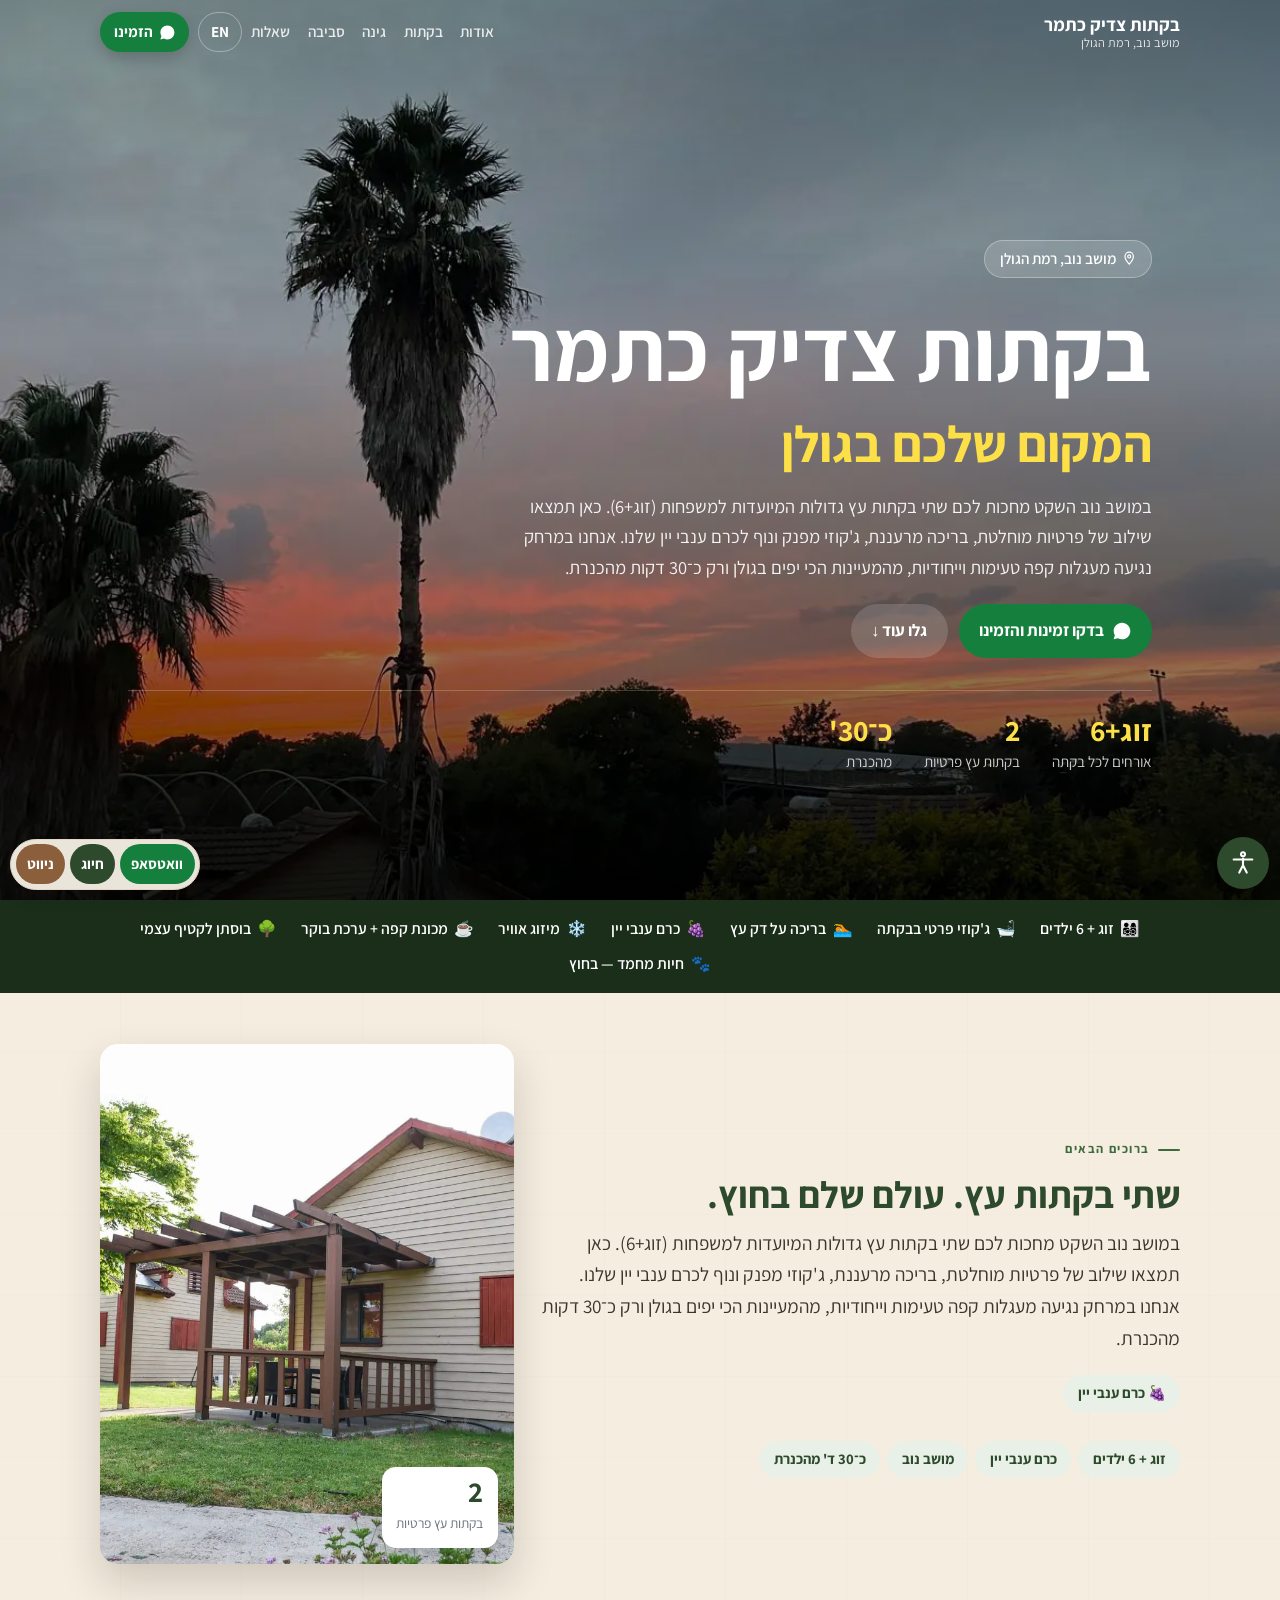
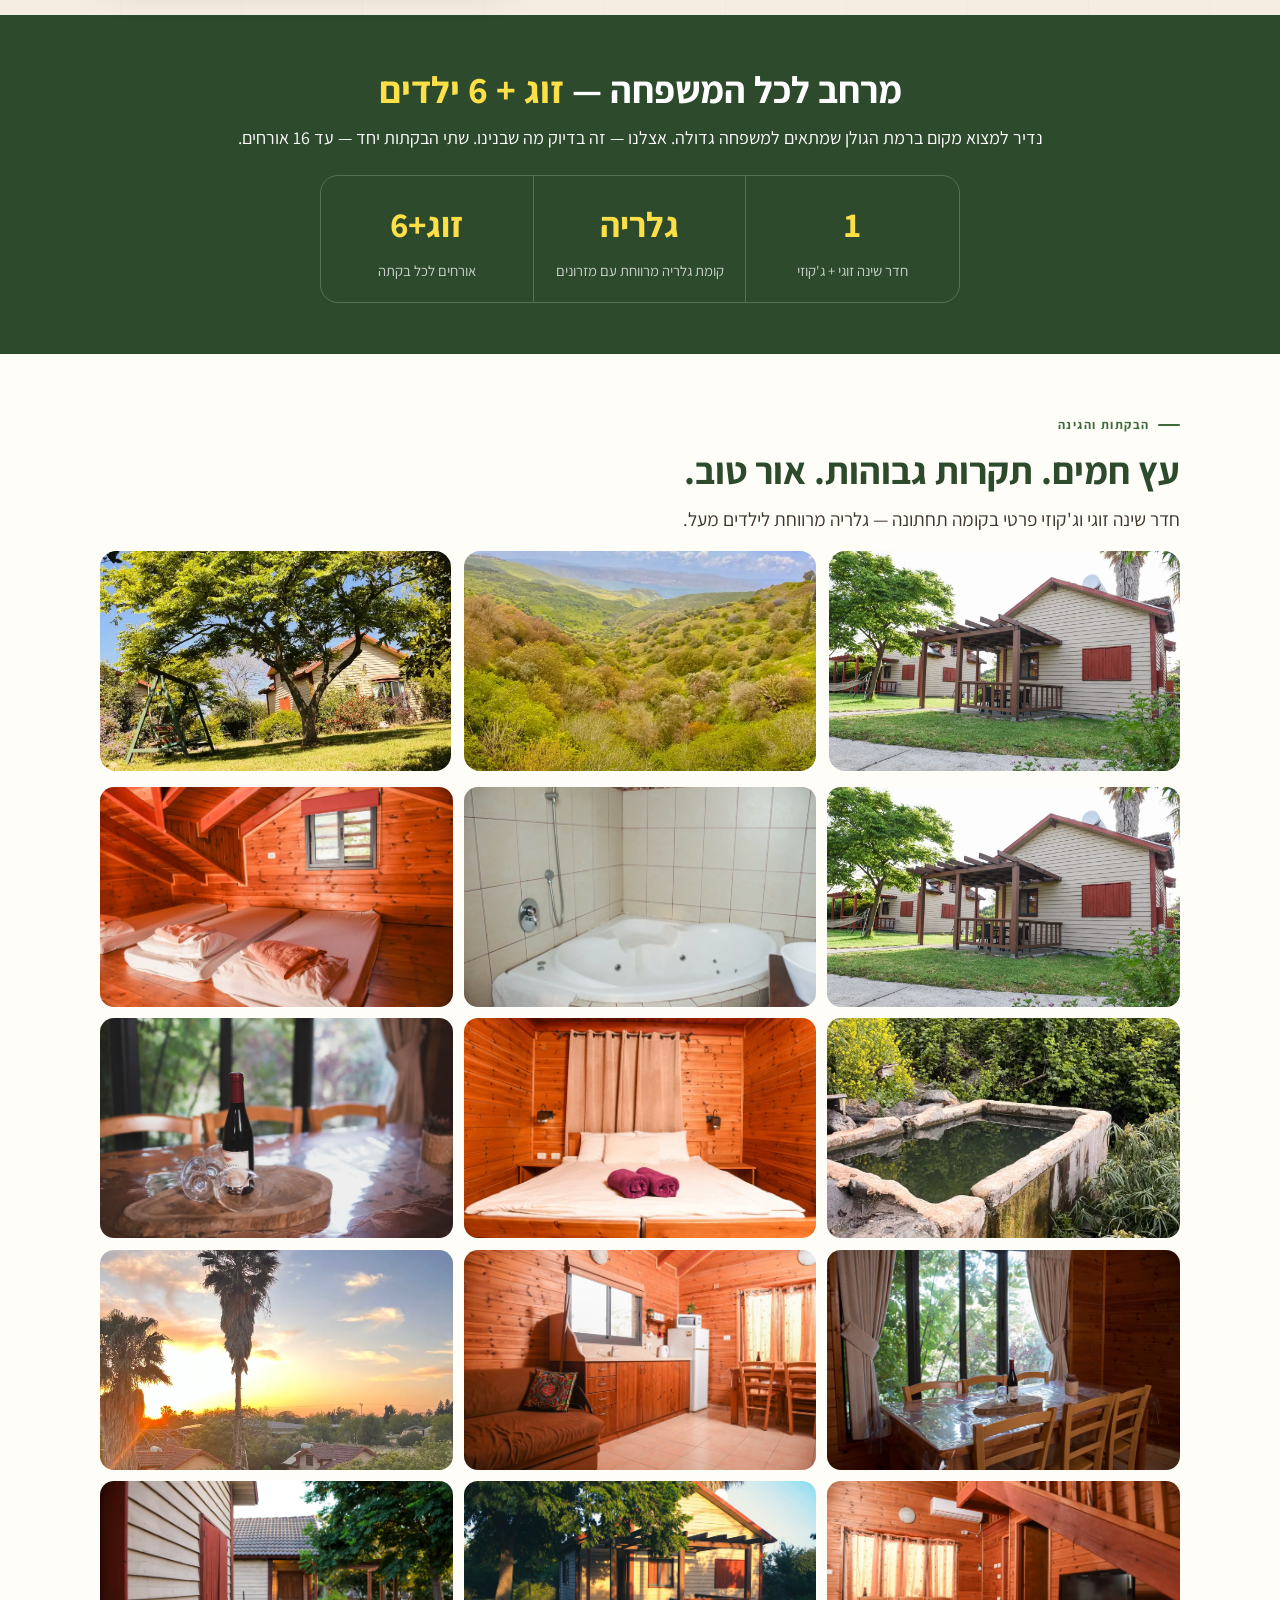
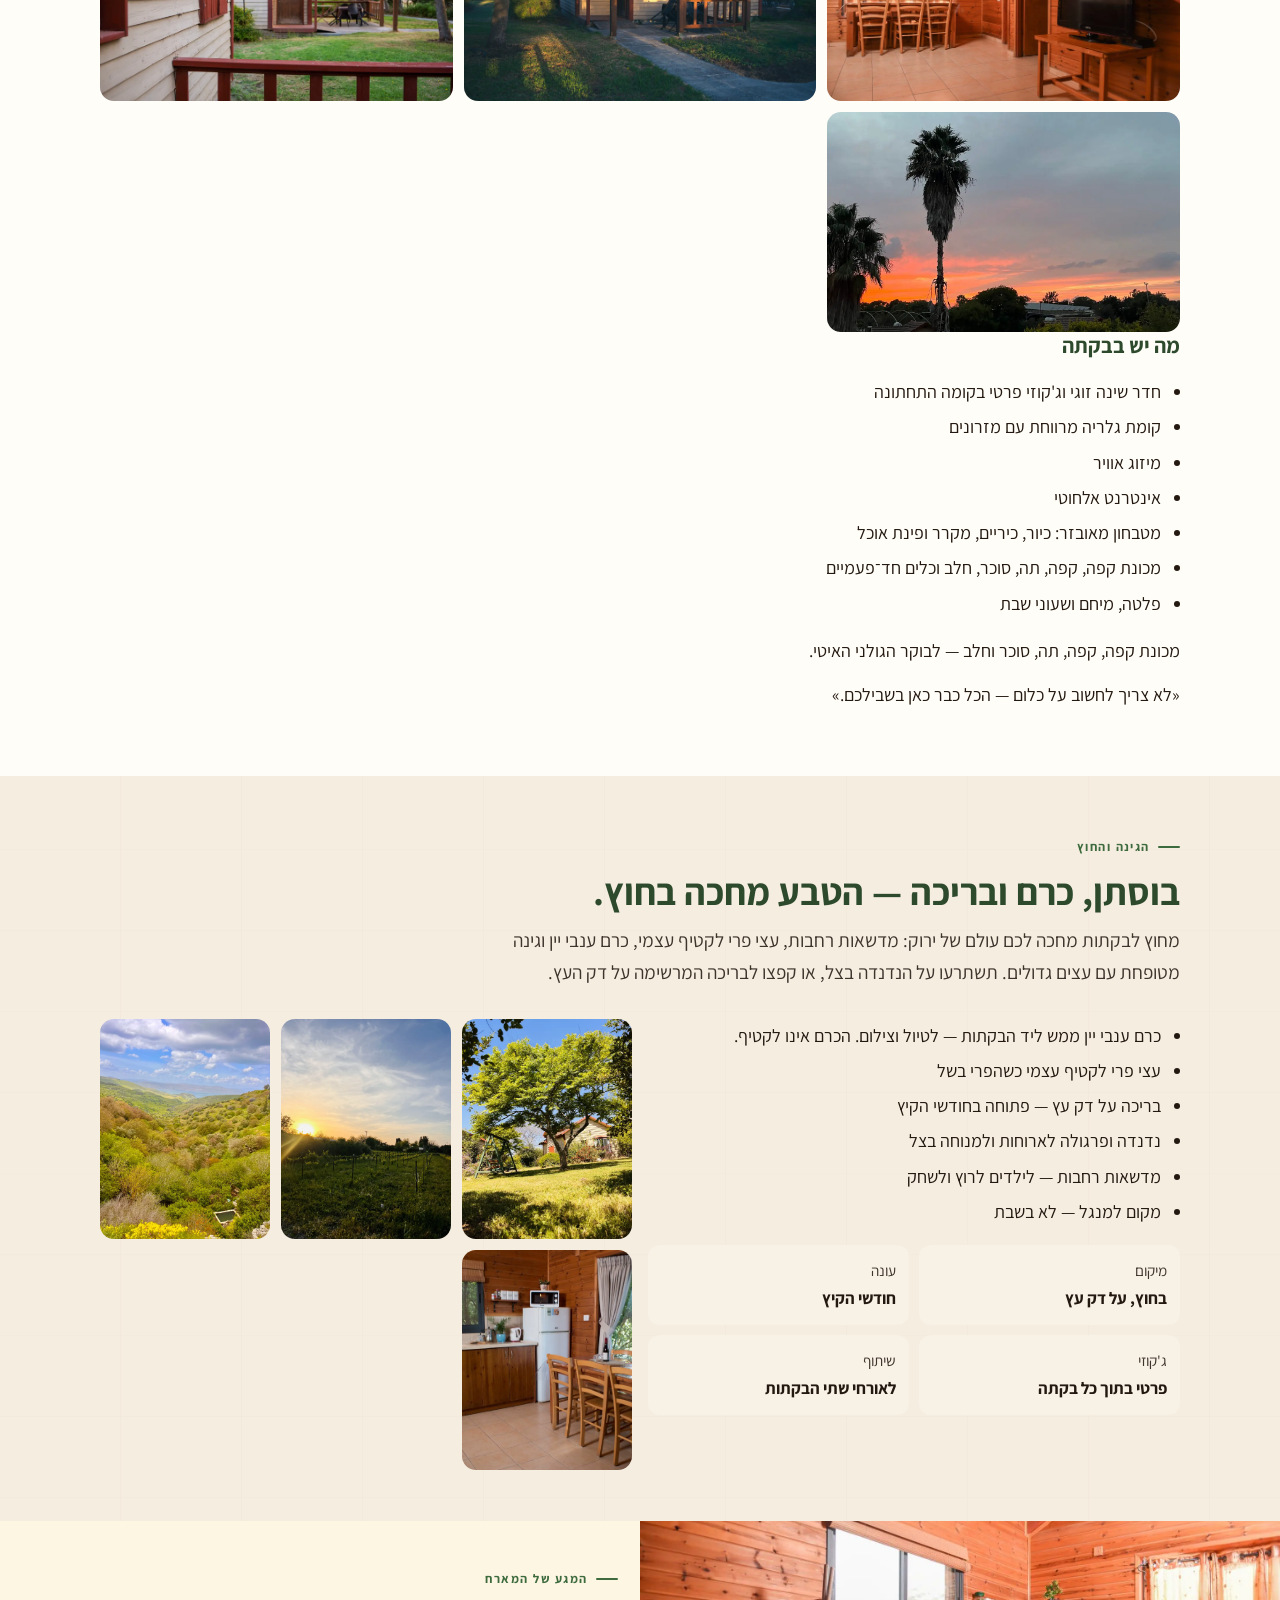
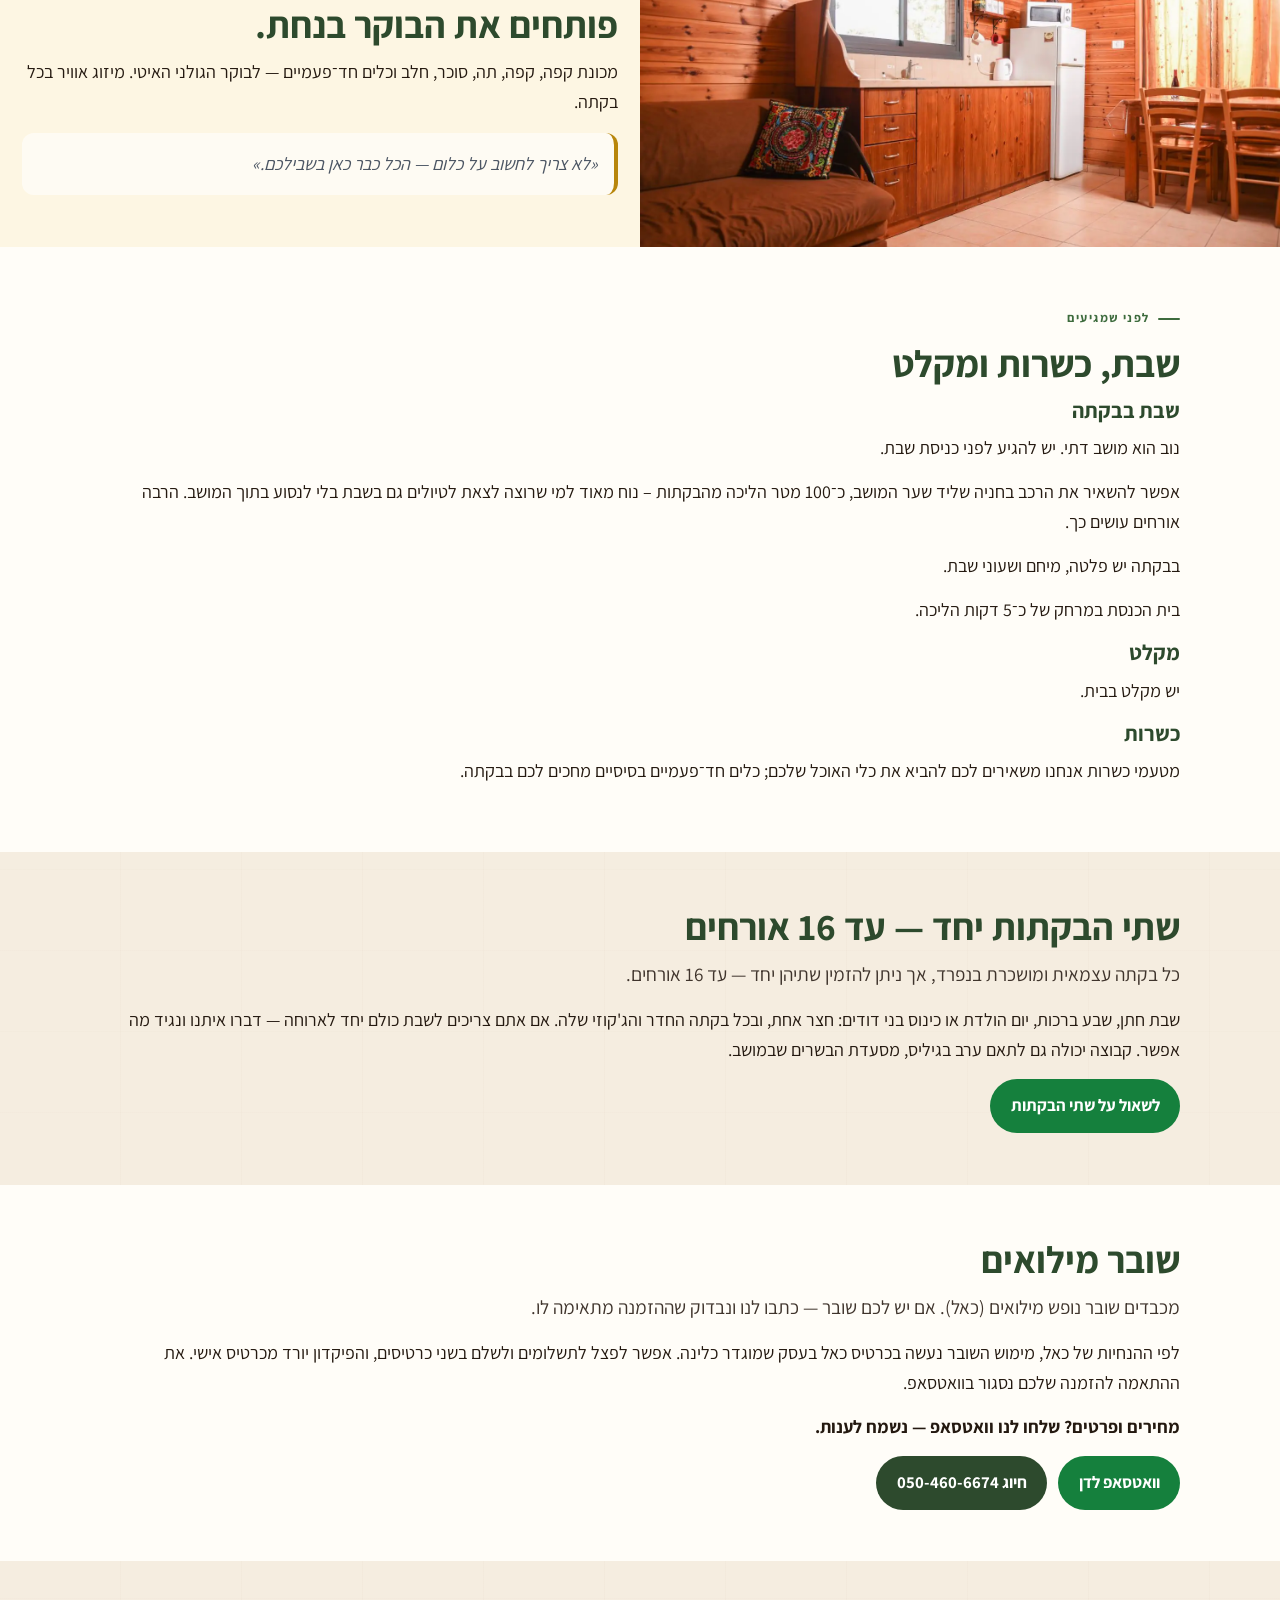
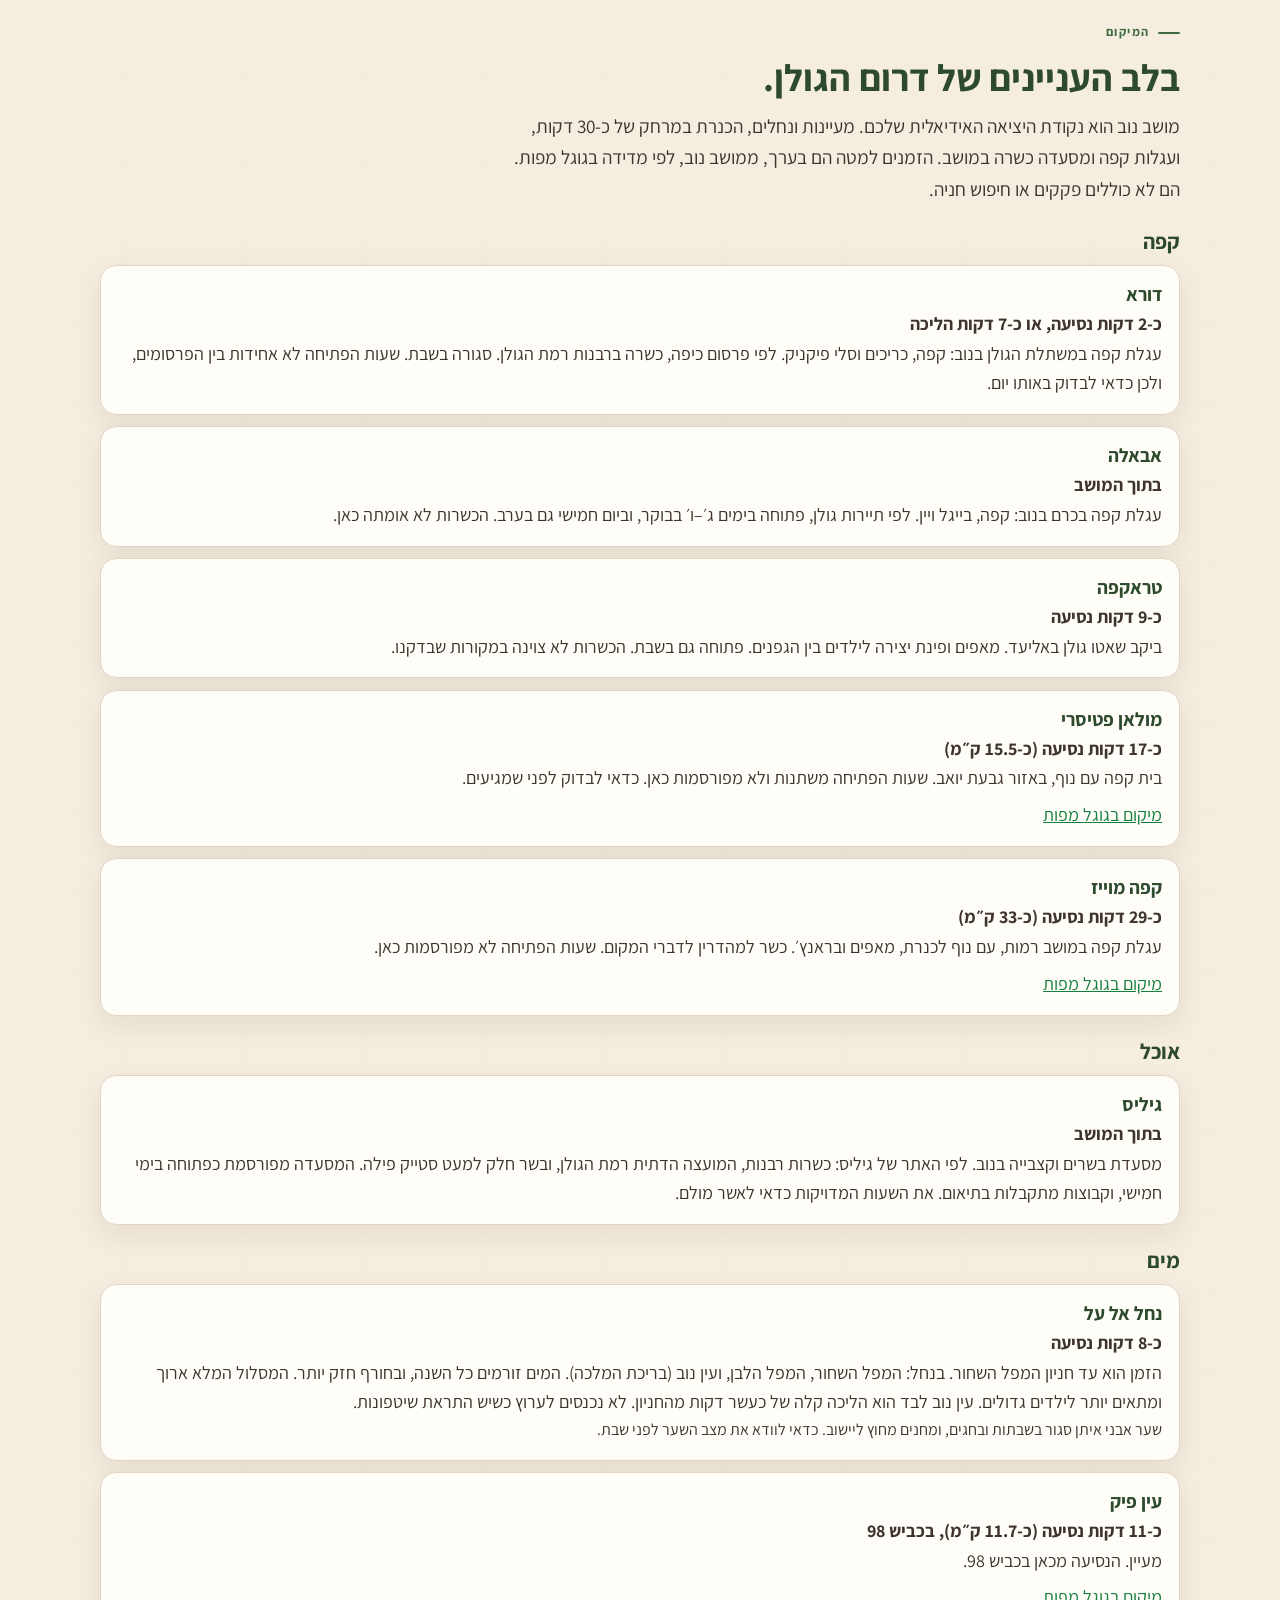
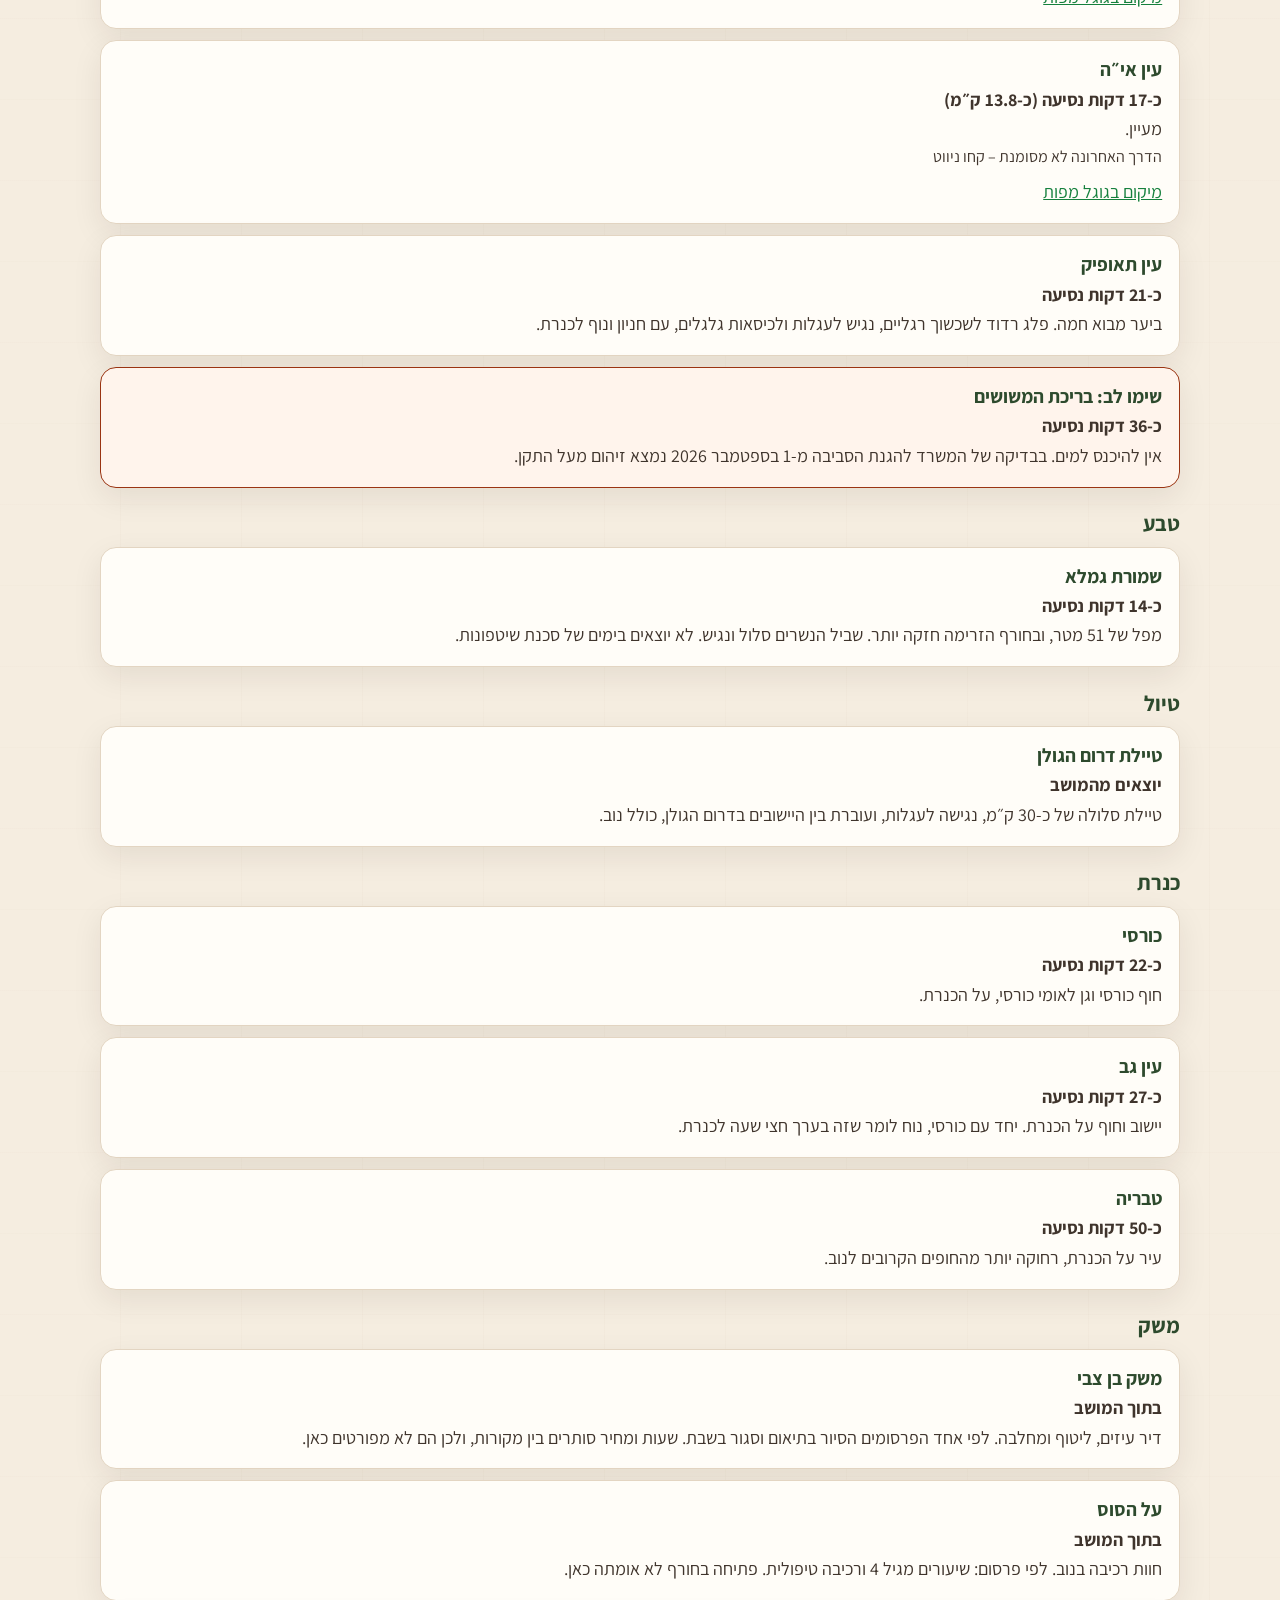
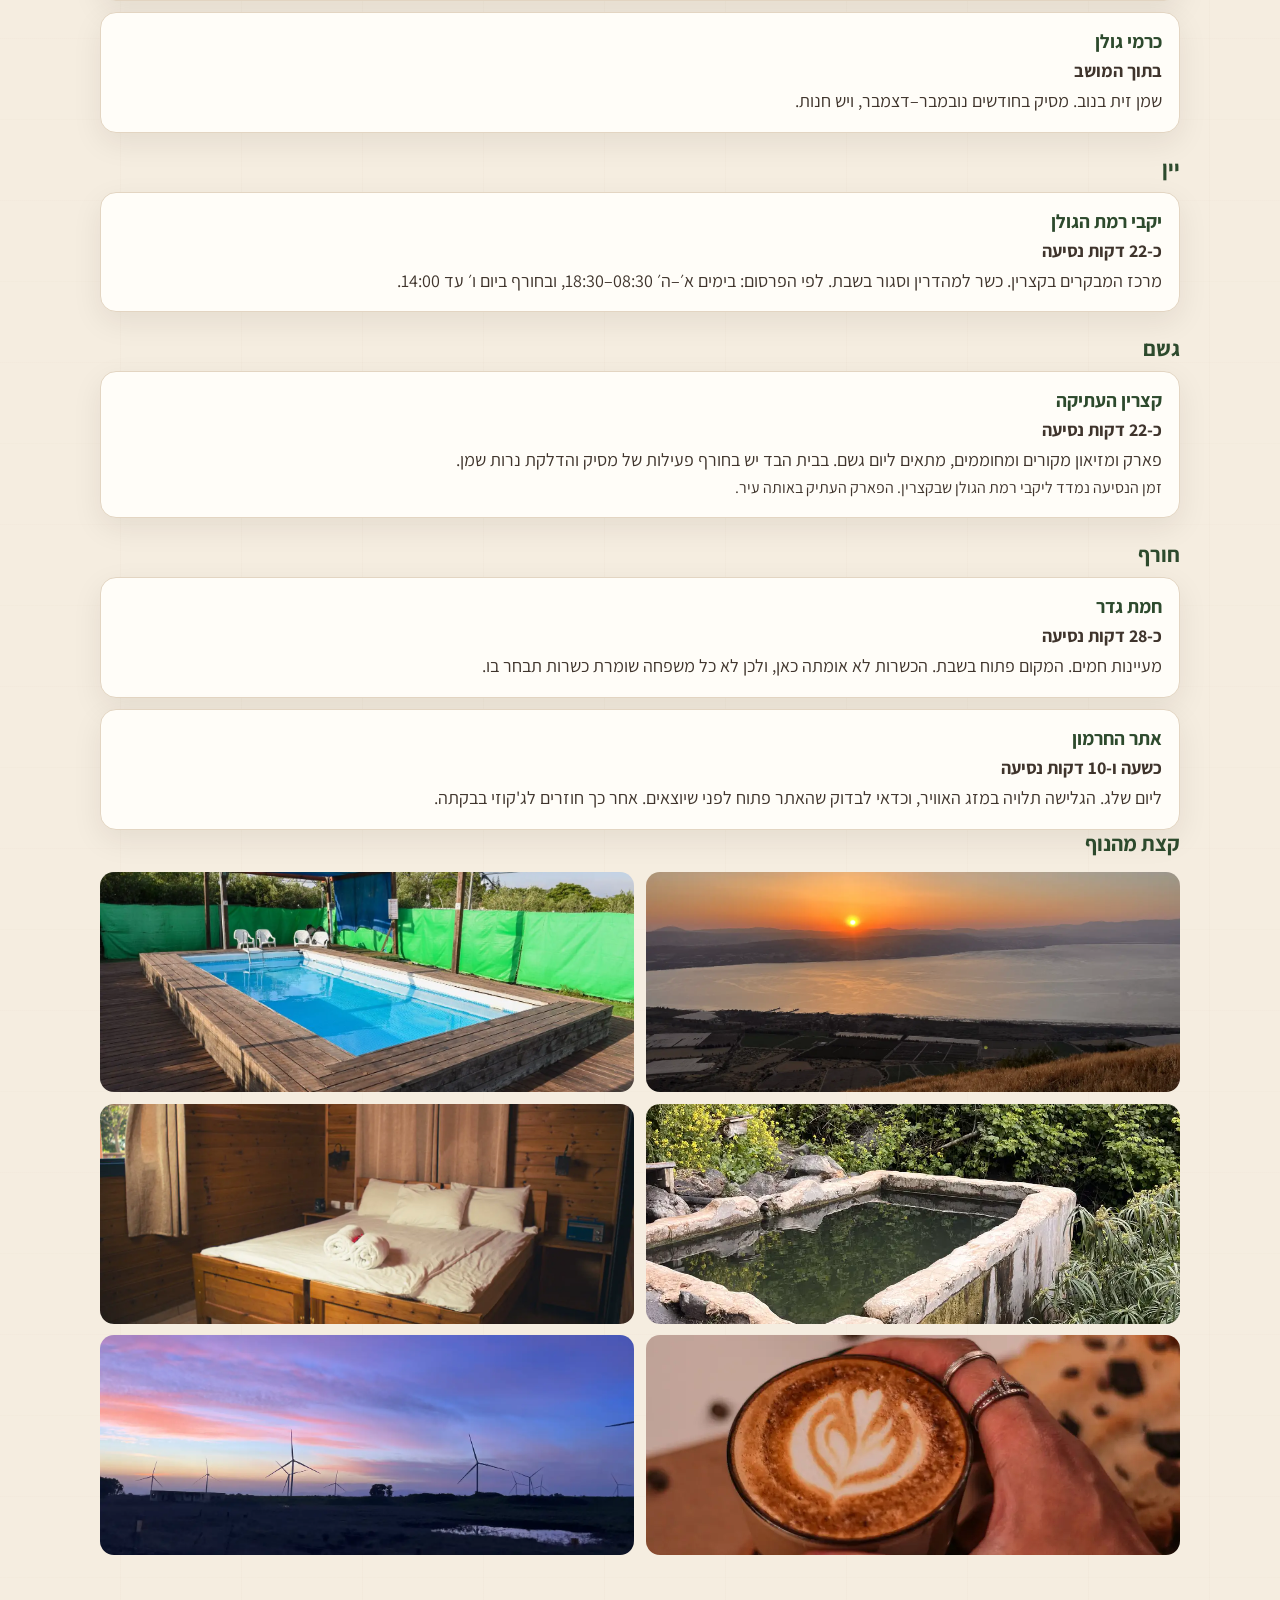
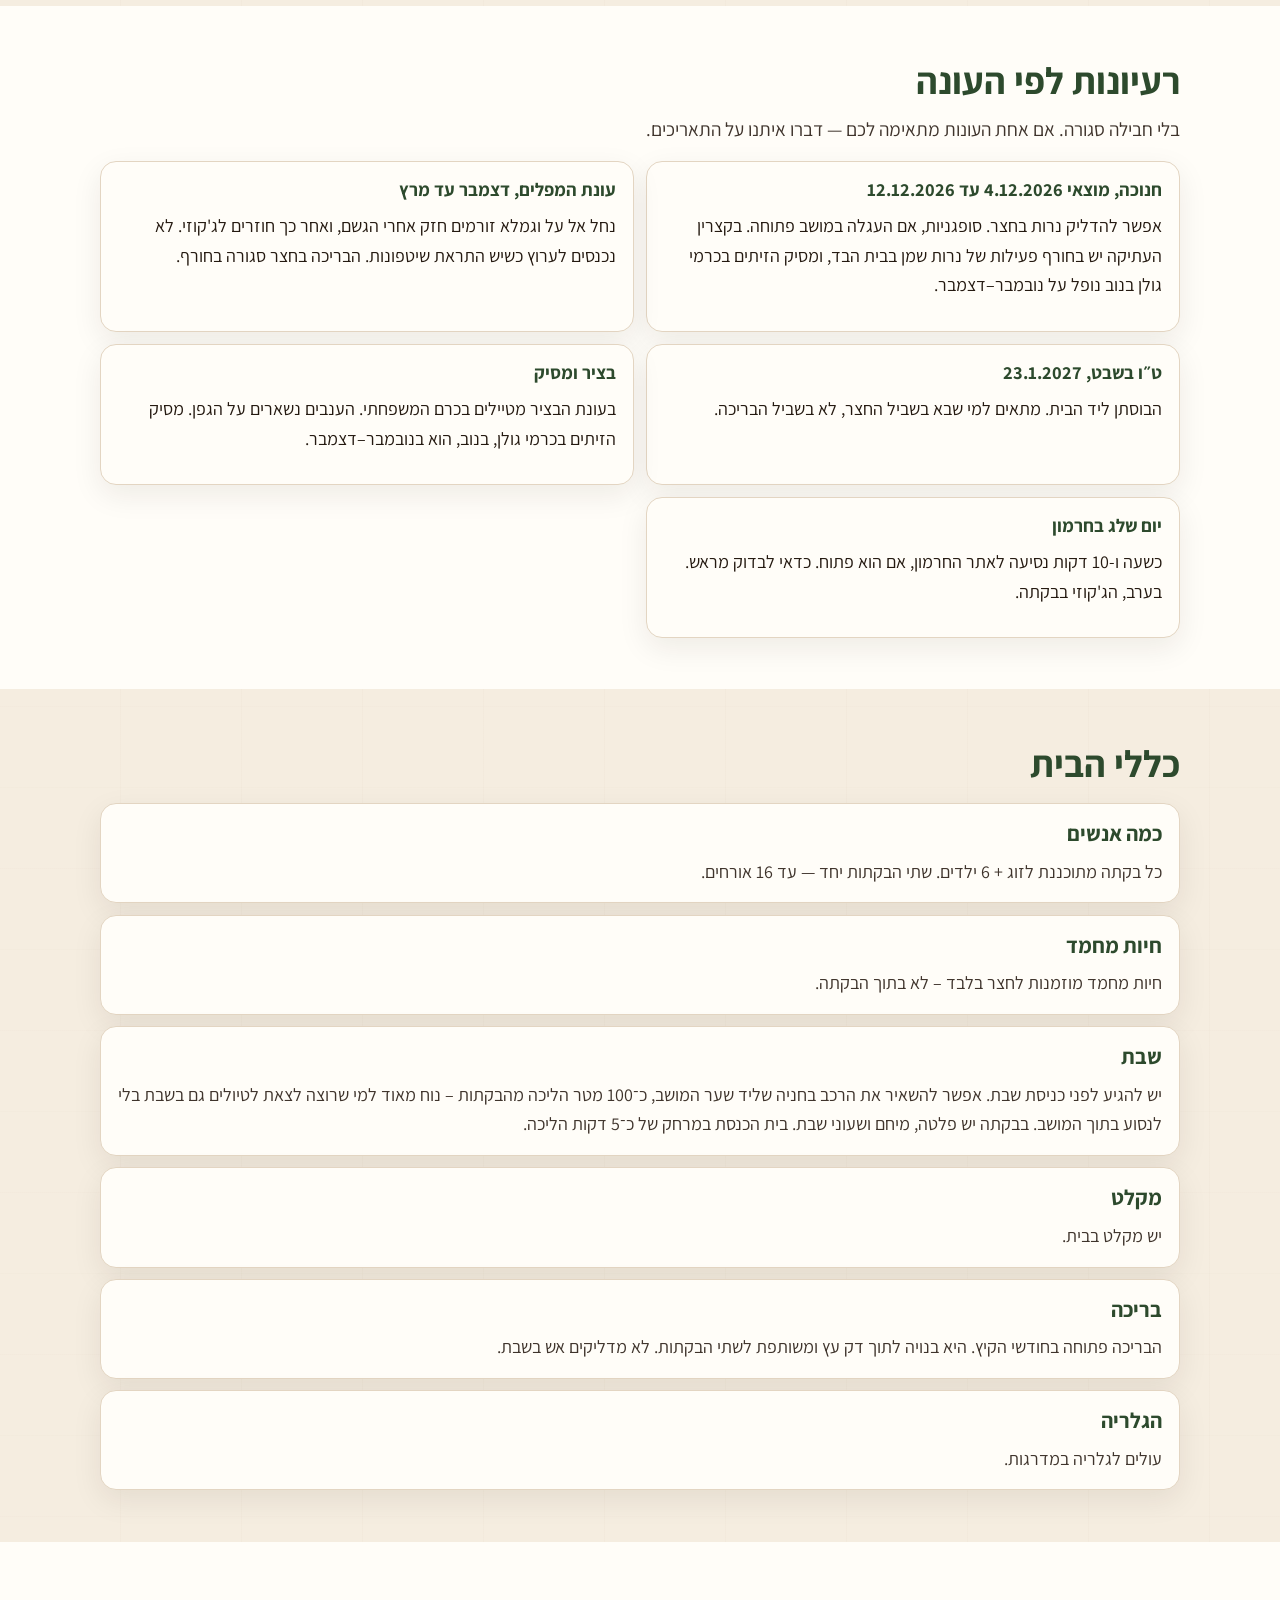
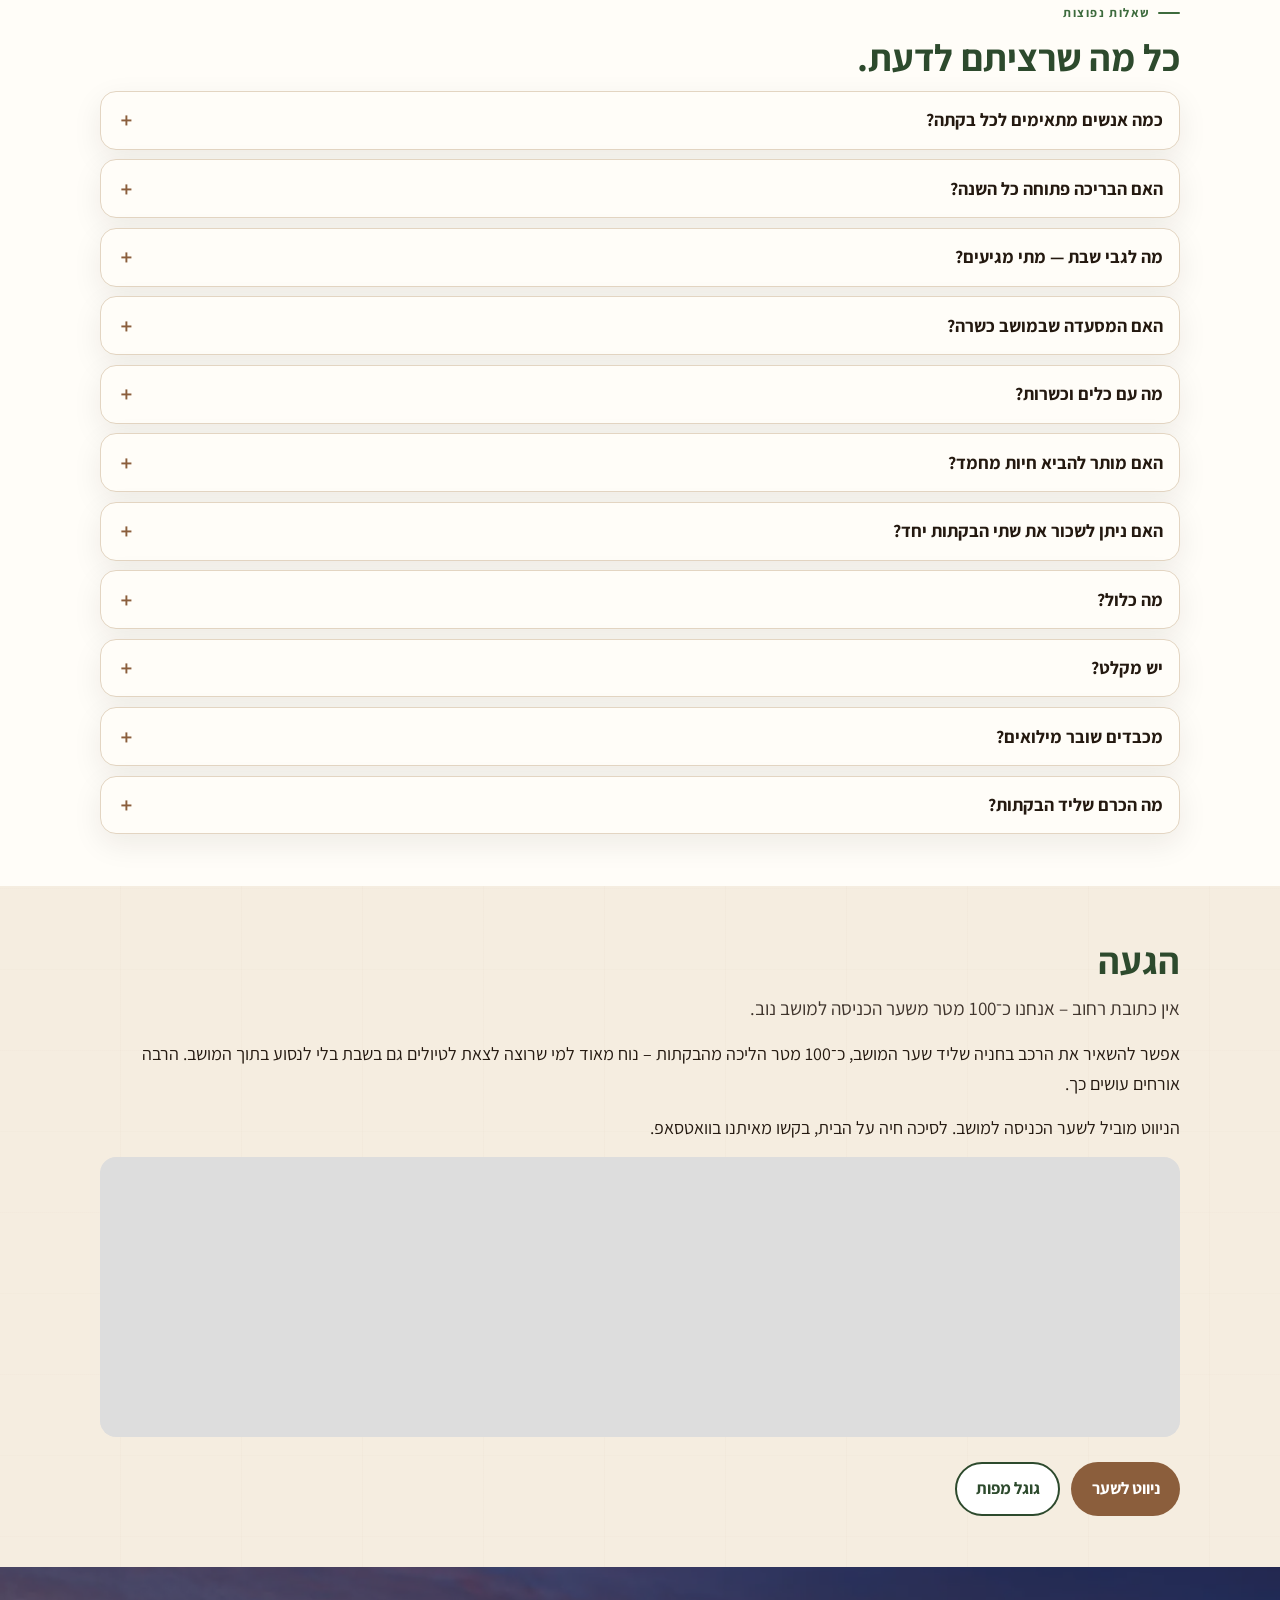
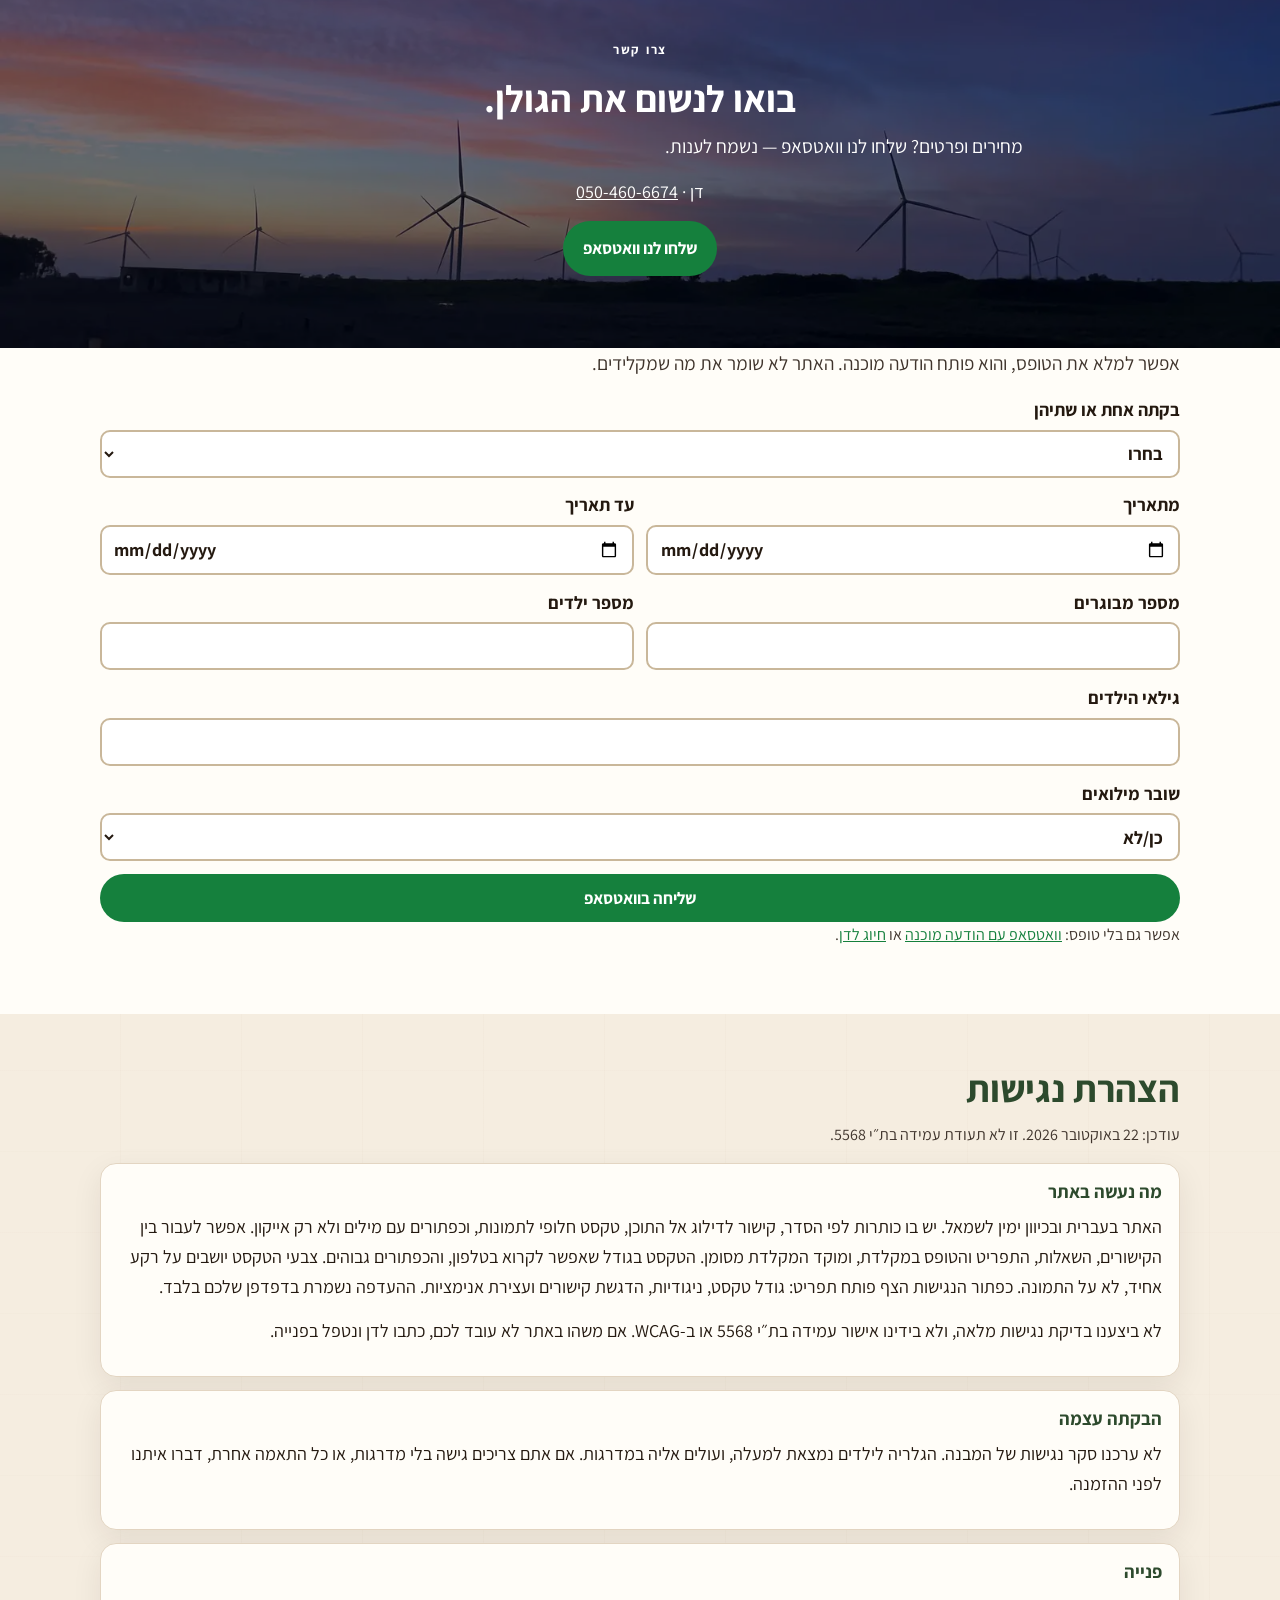
==== commit 227969dd: "Restore the original full-screen hero layout. Put the text back on the cabin photo under the dark gr" ====
--- a/index.html
+++ b/index.html
@@ -82,98 +82,105 @@
   <div class="brandbar-inner">
     <a class="brand" href="#top">בקתות צדיק כתמר<small>מושב נוב, רמת הגולן</small></a>
     <div class="bar-actions">
-      <a href="en.html" hreflang="en" lang="en">EN</a>
+      <nav class="section-links" aria-label="קטעים בדף">
+        <a href="#about">אודות</a>
+        <a href="#cabins">בקתות</a>
+        <a href="#garden">גינה</a>
+        <a href="#around">סביבה</a>
+        <a href="#faq">שאלות</a>
+      </nav>
+      <a class="lang-link" href="en.html" hreflang="en" lang="en">EN</a>
+      <a class="nav-wa" data-wa href="https://wa.me/972504606674" target="_blank" rel="noopener">
+        <svg viewBox="0 0 24 24" aria-hidden="true"><path d="M17.5 14.4c-.3-.2-1.7-.8-2-.9-.3-.1-.5-.2-.7.2-.2.3-.8.9-1 1.1-.2.2-.4.2-.7.1-.3-.2-1.2-.5-2.4-1.5-.9-.8-1.5-1.8-1.7-2.1-.2-.3 0-.5.1-.6l.4-.5c.1-.2.2-.3.3-.5.1-.2 0-.4 0-.5l-.9-2.2c-.2-.6-.5-.5-.7-.5h-.6c-.2 0-.5.1-.8.4C5.7 9.7 5 10.4 5 11.9s1.1 2.9 1.2 3.1c.1.2 2.1 3.2 5.1 4.5.7.3 1.3.5 1.7.6.7.2 1.4.2 1.9.1.6-.1 1.7-.7 2-1.4.2-.7.2-1.2.1-1.4-.1-.1-.3-.2-.5-.3zM12 2C6.5 2 2 6.5 2 12c0 1.8.5 3.5 1.4 5L2 22l5.2-1.4A10 10 0 0 0 12 22c5.5 0 10-4.5 10-10S17.5 2 12 2z"/></svg>
+        <span>הזמינו</span>
+      </a>
     </div>
   </div>
-  <nav class="section-links" aria-label="קטעים בדף">
-    <a href="#families">למשפחות</a>
-    <a href="#cabins">הבקתות</a>
-    <a href="#garden">החצר</a>
-    <a href="#practical">שבת וכשרות</a>
-    <a href="#around">סביבנו</a>
-    <a href="#faq">שאלות</a>
-    <a href="#contact">קשר</a>
-  </nav>
-  <details class="menu" id="section-menu">
-    <summary>תפריט</summary>
-    <nav class="menu-panel" aria-label="קטעים בדף">
-      <a href="#families">למשפחות</a>
-      <a href="#cabins">הבקתות</a>
-      <a href="#garden">החצר</a>
-      <a href="#practical">שבת וכשרות</a>
-      <a href="#around">סביבנו</a>
-      <a href="#faq">שאלות</a>
-      <a href="#contact">קשר</a>
-    </nav>
-  </details>
 </header>
 
 <main id="main">
-  <section class="hero-band" id="top">
-    <div class="hero-photo">
-      <img src="images/cabins/golden-hour.webp" width="1200" height="1600" alt="הבקתה בשעת הזהב" fetchpriority="high" decoding="async">
-    </div>
-    <div class="hero-copy">
-      <div class="wrap">
-        <p class="fine" style="color:#f3e6c4;font-weight:700">מושב נוב, רמת הגולן</p>
-        <h1>בקתות צדיק כתמר</h1>
-        <p class="hero-lead">המקום שלכם בגולן</p>
-        <p>במושב נוב השקט מחכות לכם שתי בקתות עץ גדולות המיועדות למשפחות (זוג + 6 ילדים). כאן תמצאו שילוב של פרטיות מוחלטת, בריכה מרעננת, ג'קוזי מפנק ונוף לכרם ענבי היין שלנו. אנחנו במרחק נגיעה מעגלות קפה טעימות וייחודיות, מהמעיינות הכי יפים בגולן ורק כ-30 דקות מהכנרת.</p>
-        <ul class="stats">
-          <li><strong>זוג + 6</strong><span>ילדים בכל בקתה</span></li>
-          <li><strong>2</strong><span>בקתות עץ פרטיות</span></li>
-          <li><strong>כ-30'</strong><span>מהכנרת</span></li>
+  <section class="hero" id="top">
+    <img class="hero-bg" src="images/cabins/golden-hour.webp" width="1200" height="1600" alt="" fetchpriority="high" decoding="async">
+    <div class="hero-overlay" aria-hidden="true"></div>
+    <div class="hero-content">
+      <p class="loc-pill">
+        <svg viewBox="0 0 24 24" fill="none" stroke="currentColor" stroke-width="2" aria-hidden="true"><path d="M12 2C8.13 2 5 5.13 5 9c0 5.25 7 13 7 13s7-7.75 7-13c0-3.87-3.13-7-7-7z"/><circle cx="12" cy="9" r="2.5"/></svg>
+        מושב נוב, רמת הגולן
+      </p>
+      <h1>בקתות צדיק כתמר</h1>
+      <p class="hero-sub">המקום שלכם בגולן</p>
+      <p class="hero-body">במושב נוב השקט מחכות לכם שתי בקתות עץ גדולות המיועדות למשפחות (זוג+6). כאן תמצאו שילוב של פרטיות מוחלטת, בריכה מרעננת, ג'קוזי מפנק ונוף לכרם ענבי יין שלנו. אנחנו במרחק נגיעה מעגלות קפה טעימות וייחודיות, מהמעיינות הכי יפים בגולן ורק כ־30 דקות מהכנרת.</p>
+      <div class="actions">
+        <a class="btn btn-wa" data-wa href="https://wa.me/972504606674" target="_blank" rel="noopener">
+          <svg viewBox="0 0 24 24" width="20" height="20" fill="currentColor" aria-hidden="true"><path d="M17.5 14.4c-.3-.2-1.7-.8-2-.9-.3-.1-.5-.2-.7.2-.2.3-.8.9-1 1.1-.2.2-.4.2-.7.1-.3-.2-1.2-.5-2.4-1.5-.9-.8-1.5-1.8-1.7-2.1-.2-.3 0-.5.1-.6l.4-.5c.1-.2.2-.3.3-.5.1-.2 0-.4 0-.5l-.9-2.2c-.2-.6-.5-.5-.7-.5h-.6c-.2 0-.5.1-.8.4C5.7 9.7 5 10.4 5 11.9s1.1 2.9 1.2 3.1c.1.2 2.1 3.2 5.1 4.5.7.3 1.3.5 1.7.6.7.2 1.4.2 1.9.1.6-.1 1.7-.7 2-1.4.2-.7.2-1.2.1-1.4-.1-.1-.3-.2-.5-.3zM12 2C6.5 2 2 6.5 2 12c0 1.8.5 3.5 1.4 5L2 22l5.2-1.4A10 10 0 0 0 12 22c5.5 0 10-4.5 10-10S17.5 2 12 2z"/></svg>
+          בדקו זמינות והזמינו
+        </a>
+        <a class="btn btn-ghost" href="#about">גלו עוד ↓</a>
+      </div>
+      <ul class="stats">
+        <li><strong>זוג+6</strong><span>אורחים לכל בקתה</span></li>
+        <li><strong>2</strong><span>בקתות עץ פרטיות</span></li>
+        <li><strong>כ־30'</strong><span>מהכנרת</span></li>
+      </ul>
+    </div>
+  </section>
+
+  <div class="featbar" aria-label="מה יש אצלנו">
+    <ul>
+      <li><span aria-hidden="true">👨‍👩‍👧‍👦</span> זוג + 6 ילדים</li>
+      <li><span aria-hidden="true">🛁</span> ג'קוזי פרטי בבקתה</li>
+      <li><span aria-hidden="true">🏊</span> בריכה על דק עץ</li>
+      <li><span aria-hidden="true">🍇</span> כרם ענבי יין</li>
+      <li><span aria-hidden="true">❄️</span> מיזוג אוויר</li>
+      <li><span aria-hidden="true">☕</span> מכונת קפה + ערכת בוקר</li>
+      <li><span aria-hidden="true">🌳</span> בוסתן לקטיף עצמי</li>
+      <li><span aria-hidden="true">🐾</span> חיות מחמד — בחוץ</li>
+    </ul>
+  </div>
+
+  <section class="section" id="about">
+    <div class="wrap about-grid">
+      <div>
+        <div class="sec-label">ברוכים הבאים</div>
+        <h2>שתי בקתות עץ. עולם שלם בחוץ.</h2>
+        <p class="lede">במושב נוב השקט מחכות לכם שתי בקתות עץ גדולות המיועדות למשפחות (זוג+6). כאן תמצאו שילוב של פרטיות מוחלטת, בריכה מרעננת, ג'קוזי מפנק ונוף לכרם ענבי יין שלנו. אנחנו במרחק נגיעה מעגלות קפה טעימות וייחודיות, מהמעיינות הכי יפים בגולן ורק כ־30 דקות מהכנרת.</p>
+        <p class="note-pill">🍇 כרם ענבי יין</p>
+        <ul class="pills">
+          <li>זוג + 6 ילדים</li>
+          <li>כרם ענבי יין</li>
+          <li>מושב נוב</li>
+          <li>כ־30 ד' מהכנרת</li>
         </ul>
-        <ul class="tags">
-          <li>זוג + 6 ילדים</li>
-          <li>ג'קוזי פרטי בבקתה</li>
-          <li>בריכה על דק עץ</li>
-          <li>כרם ענבי יין</li>
-          <li>מיזוג אוויר</li>
-          <li>מכונת קפה + ערכת בוקר</li>
-          <li>בוסתן לקטיף עצמי</li>
-          <li>חיות מחמד — בחוץ</li>
-        </ul>
-        <div class="actions">
-          <a class="btn btn-wa" data-wa href="https://wa.me/972504606674?text=%D7%A9%D7%9C%D7%95%D7%9D%20%D7%93%D7%9F%2C%20%D7%9E%D7%AA%D7%A2%D7%A0%D7%99%D7%99%D7%A0%D7%99%D7%9D%20%D7%91%D7%91%D7%A7%D7%AA%D7%95%D7%AA%20%D7%A6%D7%93%D7%99%D7%A7%20%D7%9B%D7%AA%D7%9E%D7%A8%20%D7%91%D7%A0%D7%95%D7%91.%0A%D7%91%D7%A7%D7%AA%D7%94%20%D7%90%D7%97%D7%AA%20%D7%90%D7%95%20%D7%A9%D7%AA%D7%99%D7%94%D7%9F%3A%20%0A%D7%AA%D7%90%D7%A8%D7%99%D7%9B%D7%99%D7%9D%3A%20%0A%D7%9E%D7%A1%D7%A4%D7%A8%20%D7%9E%D7%91%D7%95%D7%92%D7%A8%D7%99%D7%9D%3A%20%0A%D7%9E%D7%A1%D7%A4%D7%A8%20%D7%99%D7%9C%D7%93%D7%99%D7%9D%20%D7%95%D7%92%D7%99%D7%9C%D7%90%D7%99%D7%9D%3A%20%0A%D7%A9%D7%95%D7%91%D7%A8%20%D7%9E%D7%99%D7%9C%D7%95%D7%90%D7%99%D7%9D%3A%20%D7%9B%D7%9F/%D7%9C%D7%90" target="_blank" rel="noopener">בדקו זמינות והזמינו</a>
-          <a class="btn btn-line" href="#families">גלו עוד</a>
-        </div>
-      </div>
-    </div>
-  </section>
-
-  <section class="section" id="families">
-    <div class="wrap">
-      <h2>שתי בקתות עץ. עולם שלם בחוץ.</h2>
-      <ul class="tags">
-        <li>זוג + 6 ילדים</li>
-        <li>כרם ענבי יין</li>
-        <li>מושב נוב</li>
-        <li>כ-30 ד' מהכנרת</li>
-      </ul>
-      <p class="lede">מרחב לכל המשפחה — זוג + 6 ילדים. נדיר למצוא מקום ברמת הגולן שמתאים למשפחה גדולה. אצלנו — זה בדיוק מה שבנינו.</p>
-      <p>חדר שינה זוגי וג'קוזי פרטי בקומה תחתונה — גלריה מרווחת לילדים מעל. שתי הבקתות יחד — עד 16 אורחים.</p>
-      <div class="family-layout">
-        <div class="sketch">
-          <div class="sketch-roof" aria-hidden="true"></div>
-          <div class="sketch-top">למעלה · גלריה לילדים</div>
-          <div class="sketch-bottom">למטה · הורים וג'קוזי</div>
-          <p class="fine">חתך של הבקתה. עולים לגלריה במדרגות.</p>
-        </div>
-        <ul class="cards">
-          <li class="card"><h3>חדר שינה זוגי + ג'קוזי</h3><p>חדר שינה זוגי וג'קוזי פרטי בקומה התחתונה.</p></li>
-          <li class="card"><h3>גלריה לילדים</h3><p>קומת גלריה מרווחת עם מזרונים.</p></li>
-          <li class="card"><h3>מטבחון</h3><p>מכונת קפה, קפה, תה, סוכר, חלב וכלים חד־פעמיים.</p></li>
-          <li class="card"><h3>מיזוג אוויר</h3><p>מיזוג אוויר בכל בקתה, וגם אינטרנט אלחוטי.</p></li>
-        </ul>
+      </div>
+      <div class="about-photo">
+        <img src="images/cabins/exterior-pergola.webp" width="1280" height="854" alt="בקתות צדיק כתמר" loading="lazy" decoding="async">
+        <div class="about-badge"><strong>2</strong><span>בקתות עץ פרטיות</span></div>
+      </div>
+    </div>
+  </section>
+
+  <section class="capacity" aria-labelledby="cap-title">
+    <div class="wrap">
+      <h2 id="cap-title">מרחב לכל המשפחה — <span>זוג + 6 ילדים</span></h2>
+      <p>נדיר למצוא מקום ברמת הגולן שמתאים למשפחה גדולה. אצלנו — זה בדיוק מה שבנינו. שתי הבקתות יחד — עד 16 אורחים.</p>
+      <div class="cap-grid">
+        <div><strong>1</strong><span>חדר שינה זוגי + ג'קוזי</span></div>
+        <div><strong>גלריה</strong><span>קומת גלריה מרווחת עם מזרונים</span></div>
+        <div><strong>זוג+6</strong><span>אורחים לכל בקתה</span></div>
       </div>
     </div>
   </section>
 
   <section class="section section-paper" id="cabins">
     <div class="wrap">
+      <div class="sec-label">הבקתות והגינה</div>
       <h2>עץ חמים. תקרות גבוהות. אור טוב.</h2>
-      <p class="lede">חדר שינה זוגי וג'קוזי פרטי בקומה תחתונה — גלריה מרווחת לילדים מעל. כל בקתה מתוכננת לזוג + 6 ילדים.</p>
+      <p class="lede">חדר שינה זוגי וג'קוזי פרטי בקומה תחתונה — גלריה מרווחת לילדים מעל.</p>
+      <div class="showcase">
+        <button type="button" class="js-photo"><img src="images/cabins/exterior-pergola.webp" width="1280" height="854" alt="בקתות צדיק כתמר מבחוץ" loading="lazy" decoding="async"></button>
+        <button type="button" class="js-photo"><img src="images/garden/pool.webp" width="960" height="1280" alt="בריכת שחייה על דק עץ" loading="lazy" decoding="async"></button>
+        <button type="button" class="js-photo"><img src="images/garden/hammock-tree.webp" width="936" height="1280" alt="גינה ירוקה עם נדנדה ועץ" loading="lazy" decoding="async"></button>
+      </div>
       <ul class="gallery">
         <li><button type="button" class="js-photo"><img src="images/cabins/exterior-pergola.webp" width="1280" height="854" alt="חזית בקתת עץ עם פרגולת מתכת ודשא" loading="lazy" decoding="async"></button></li>
         <li><button type="button" class="js-photo"><img src="images/cabins/exterior-path.webp" width="1454" height="972" alt="שביל אל הבקתה בין עצי פרי, עם פרגולה" loading="lazy" decoding="async"></button></li>
@@ -206,6 +213,7 @@
 
   <section class="section" id="garden">
     <div class="wrap">
+      <div class="sec-label">הגינה והחוץ</div>
       <h2>בוסתן, כרם ובריכה — הטבע מחכה בחוץ.</h2>
       <p class="lede">מחוץ לבקתות מחכה לכם עולם של ירוק: מדשאות רחבות, עצי פרי לקטיף עצמי, כרם ענבי יין וגינה מטופחת עם עצים גדולים. תשתרעו על הנדנדה בצל, או קפצו לבריכה המרשימה על דק העץ.</p>
       <div class="split">
@@ -235,8 +243,19 @@
     </div>
   </section>
 
+  <section class="host-split" aria-label="הבוקר בבקתה">
+    <div class="host-photo" style="background-image:url('images/cabins/kitchenette.webp')" role="img" aria-label="מטבחון בבקתה"></div>
+    <div class="host-copy">
+      <div class="sec-label">המגע של המארח</div>
+      <h2>פותחים את הבוקר בנחת.</h2>
+      <p>מכונת קפה, קפה, תה, סוכר, חלב וכלים חד־פעמיים — לבוקר הגולני האיטי. מיזוג אוויר בכל בקתה.</p>
+      <p class="host-quote">«לא צריך לחשוב על כלום — הכל כבר כאן בשבילכם.»</p>
+    </div>
+  </section>
+
   <section class="section section-paper" id="practical">
     <div class="wrap">
+      <div class="sec-label">לפני שמגיעים</div>
       <h2>שבת, כשרות ומקלט</h2>
       <h3>שבת בבקתה</h3>
       <p>נוב הוא מושב דתי. יש להגיע לפני כניסת שבת.</p>
@@ -276,6 +295,7 @@
 
   <section class="section" id="around">
     <div class="wrap">
+      <div class="sec-label">המיקום</div>
       <h2>בלב העניינים של דרום הגולן.</h2>
       <p class="lede">מושב נוב הוא נקודת היציאה האידיאלית שלכם. מעיינות ונחלים, הכנרת במרחק של כ-30 דקות, ועגלות קפה ומסעדה כשרה במושב. הזמנים למטה הם בערך, ממושב נוב, לפי מדידה בגוגל מפות. הם לא כוללים פקקים או חיפוש חניה.</p>
       <div id="place-list"></div>
@@ -337,6 +357,7 @@
 
   <section class="section section-paper" id="faq">
     <div class="wrap">
+      <div class="sec-label">שאלות נפוצות</div>
       <h2>כל מה שרציתם לדעת.</h2>
       <div class="faq">
         <details>
@@ -402,10 +423,19 @@
   </section>
 
   <section class="section section-paper" id="contact">
-    <div class="wrap">
-      <h2>בואו לנשום את הגולן.</h2>
-      <p class="lede">מחירים ופרטים? שלחו לנו וואטסאפ — נשמח לענות. אפשר למלא את הטופס, והוא פותח הודעה מוכנה. האתר לא שומר את מה שמקלידים.</p>
-      <p>דן · <a href="tel:+972504606674">050-460-6674</a></p>
+    <div class="contact-hero">
+      <img src="images/area/windmills.webp" width="1600" height="1200" alt="" loading="lazy" decoding="async">
+      <div class="veil" aria-hidden="true"></div>
+      <div class="wrap">
+        <p class="contact-kicker">צרו קשר</p>
+        <h2>בואו לנשום את הגולן.</h2>
+        <p class="lede">מחירים ופרטים? שלחו לנו וואטסאפ — נשמח לענות.</p>
+        <p>דן · <a href="tel:+972504606674">050-460-6674</a></p>
+        <a class="btn btn-wa" data-wa href="https://wa.me/972504606674" target="_blank" rel="noopener">שלחו לנו וואטסאפ</a>
+      </div>
+    </div>
+    <div class="wrap">
+      <p class="lede">אפשר למלא את הטופס, והוא פותח הודעה מוכנה. האתר לא שומר את מה שמקלידים.</p>
       <form id="inquiry" class="form">
         <label>בקתה אחת או שתיהן
           <select id="cabin" name="cabin">
--- a/css/styles.css
+++ b/css/styles.css
@@ -51,11 +51,11 @@
 }
 
 :root {
-  --forest: #16301c;
-  --forest-2: #1e3a24;
-  --leaf: #0e7a43;
-  --wood: #6b4423;
-  --cream: #f4efe4;
+  --forest: #2d4a2d;
+  --forest-2: #1a2e1a;
+  --leaf: #15803d;
+  --wood: #8b5e3c;
+  --cream: #f5ede0;
   --paper: #fffdf8;
   --ink: #241910;
   --muted: #3f342c;
@@ -76,14 +76,17 @@
   font-size: 1.125rem;
   line-height: 1.65;
   color: var(--ink);
-  background: var(--cream);
+  background-color: var(--cream);
+  background-image:
+    repeating-linear-gradient(90deg, transparent, transparent 120px, rgba(139, 94, 60, 0.022) 120px, rgba(139, 94, 60, 0.022) 121px),
+    repeating-linear-gradient(180deg, transparent, transparent 80px, rgba(139, 94, 60, 0.015) 80px, rgba(139, 94, 60, 0.015) 81px);
 }
 
 img { max-width: 100%; height: auto; display: block; }
 a { color: var(--leaf); }
 a:hover { text-decoration: none; }
 h1, h2, h3, h4 { font-weight: 700; line-height: 1.25; color: var(--forest); margin: 0 0 0.6rem; }
-h1 { font-size: clamp(2rem, 8vw, 3.4rem); color: #fff; }
+h1 { font-size: clamp(2.25rem, 7vw, 5.5rem); color: #fff; }
 h2 { font-size: clamp(1.7rem, 5vw, 2.35rem); }
 h3 { font-size: 1.35rem; }
 p { margin: 0 0 0.9rem; }
@@ -112,15 +115,17 @@
 .lede { font-size: 1.2rem; color: var(--muted); max-width: 42rem; }
 
 .brandbar {
-  position: relative;
-  background: var(--forest);
-  color: #fff;
-}
-.brandbar-inner, .menu-panel, .section-links {
-  width: min(1080px, calc(100% - 2rem));
+  position: absolute;
+  top: 0;
+  left: 0;
+  right: 0;
+  z-index: 20;
+  background: transparent;
+  color: #fff;
+}
+.brandbar-inner {
+  width: min(1080px, calc(100% - 2.4rem));
   margin-inline: auto;
-}
-.brandbar-inner {
   display: flex;
   align-items: center;
   justify-content: space-between;
@@ -132,54 +137,253 @@
   text-decoration: none;
   font-weight: 700;
   font-size: 1.15rem;
-}
-.brand small { display: block; font-weight: 400; font-size: 0.85rem; opacity: 0.85; }
-.bar-actions { display: flex; align-items: center; gap: 0.4rem; }
-.bar-actions a, .text-btn, .menu summary {
-  color: #fff;
-  background: transparent;
-  border: 2px solid rgba(255, 255, 255, 0.55);
-  border-radius: 999px;
-  min-height: 48px;
-  padding: 0.4rem 0.9rem;
-  font: inherit;
-  font-weight: 700;
-  text-decoration: none;
-  display: inline-flex;
-  align-items: center;
-}
-.menu { display: none; }
-.section-links {
-  display: flex;
-  flex-wrap: wrap;
-  gap: 0.35rem 0.9rem;
-  padding-bottom: 0.7rem;
-}
+  line-height: 1.2;
+}
+.brand small { display: block; font-weight: 400; font-size: 0.78rem; opacity: 0.85; }
+.bar-actions { display: flex; align-items: center; gap: 0.55rem; }
+.section-links { display: none; gap: 1.1rem; }
 .section-links a {
-  color: #fff;
+  color: rgba(255, 255, 255, 0.85);
   text-decoration: none;
   font-weight: 600;
-  min-height: 44px;
+  font-size: 0.95rem;
+}
+.lang-link {
+  color: #fff;
+  text-decoration: none;
+  font-weight: 700;
+  font-size: 0.95rem;
+  border: 1px solid rgba(255, 255, 255, 0.35);
+  border-radius: 999px;
+  padding: 0.35rem 0.75rem;
+  min-height: 40px;
   display: inline-flex;
   align-items: center;
 }
-
-.hero-photo { height: 46vh; min-height: 240px; max-height: 560px; overflow: hidden; background: #1a2e1a; }
-.hero-photo img { width: 100%; height: 100%; object-fit: cover; object-position: center center; }
-.hero-copy { background: var(--forest); color: #fff; padding: 1.6rem 0 2.2rem; }
-.hero-copy p { color: #f7f3ea; font-size: 1.15rem; max-width: 40rem; }
-.hero-lead { color: #fff; font-size: 1.35rem; font-weight: 700; line-height: 1.35; }
+.nav-wa {
+  display: inline-flex;
+  align-items: center;
+  gap: 0.4rem;
+  background: var(--leaf);
+  color: #fff;
+  text-decoration: none;
+  font-weight: 700;
+  font-size: 0.95rem;
+  border-radius: 999px;
+  min-height: 40px;
+  padding: 0.35rem 0.85rem;
+  box-shadow: 0 6px 16px rgba(0, 0, 0, 0.18);
+}
+.nav-wa svg { width: 1.05rem; height: 1.05rem; fill: currentColor; }
+
+.hero {
+  position: relative;
+  min-height: 100vh;
+  min-height: 100svh;
+  display: flex;
+  align-items: flex-end;
+  overflow: hidden;
+  color: #fff;
+  background: #1a2e1a;
+}
+.hero-bg {
+  position: absolute;
+  inset: 0;
+  width: 100%;
+  height: 100%;
+  object-fit: cover;
+  object-position: center center;
+}
+.hero-overlay {
+  position: absolute;
+  inset: 0;
+  background: linear-gradient(180deg, rgba(0, 0, 0, 0.38) 0%, rgba(0, 0, 0, 0.08) 38%, rgba(0, 0, 0, 0.68) 100%);
+}
+.hero-content {
+  position: relative;
+  z-index: 2;
+  width: min(64rem, calc(100% - 3rem));
+  margin-inline: auto;
+  padding-top: 5.5rem;
+  padding-bottom: calc(7.75rem + env(safe-area-inset-bottom));
+}
+.loc-pill {
+  display: inline-flex;
+  align-items: center;
+  gap: 0.4rem;
+  background: rgba(255, 255, 255, 0.15);
+  border: 1px solid rgba(255, 255, 255, 0.3);
+  border-radius: 999px;
+  padding: 0.35rem 0.9rem;
+  font-size: 0.95rem;
+  font-weight: 600;
+  margin: 0 0 1rem;
+  color: #fff;
+}
+.loc-pill svg { width: 0.9rem; height: 0.9rem; }
+.hero-sub {
+  color: #fde047;
+  font-weight: 700;
+  font-size: clamp(1.4rem, 4vw, 3.25rem);
+  line-height: 1.2;
+  margin: 0 0 1rem;
+}
+.hero-body {
+  color: rgba(255, 255, 255, 0.92);
+  font-weight: 400;
+  font-size: clamp(1rem, 2vw, 1.15rem);
+  max-width: 40rem;
+  margin-bottom: 1.4rem;
+}
+.btn-ghost {
+  background: rgba(255, 255, 255, 0.15);
+  color: #fff;
+  border-color: rgba(255, 255, 255, 0.4);
+}
 .stats {
   display: flex;
   flex-wrap: wrap;
-  gap: 0.8rem 1.4rem;
+  gap: 1.4rem 2rem;
   list-style: none;
-  padding: 0.85rem 0 0.2rem;
-  margin: 0 0 1rem;
-  border-top: 1px solid rgba(255, 255, 255, 0.28);
-}
-.stats strong { display: block; font-size: 1.45rem; color: #fff; line-height: 1.15; }
-.stats span { color: var(--gold); font-weight: 600; font-size: 0.95rem; }
+  padding: 1.4rem 0 0;
+  margin: 2rem 0 0;
+  border-top: 1px solid rgba(255, 255, 255, 0.2);
+}
+.stats strong { display: block; font-size: 1.85rem; color: #fde047; line-height: 1.1; }
+.stats span { color: rgba(255, 255, 255, 0.78); font-weight: 500; font-size: 0.95rem; }
+
+.featbar {
+  background: #1a2e1a;
+  color: #fff;
+  padding: 1rem 1.2rem;
+}
+.featbar ul {
+  width: min(1080px, 100%);
+  margin: 0 auto;
+  padding: 0;
+  list-style: none;
+  display: flex;
+  flex-wrap: wrap;
+  justify-content: center;
+  gap: 0.55rem 1.5rem;
+}
+.featbar li { display: flex; align-items: center; gap: 0.4rem; font-weight: 600; font-size: 0.98rem; }
+
+.sec-label {
+  display: inline-flex;
+  align-items: center;
+  gap: 0.5rem;
+  font-size: 0.78rem;
+  font-weight: 700;
+  letter-spacing: 0.12em;
+  color: #3d6b3d;
+  margin-bottom: 0.7rem;
+}
+.sec-label::before {
+  content: "";
+  width: 22px;
+  height: 2px;
+  background: #3d6b3d;
+  border-radius: 2px;
+}
+.pills { display: flex; flex-wrap: wrap; gap: 0.45rem; padding: 0; margin: 1rem 0 0; list-style: none; }
+.pills li, .note-pill {
+  background: #e8f0e8;
+  color: #2d4a2d;
+  font-weight: 700;
+  font-size: 0.92rem;
+  border-radius: 999px;
+  padding: 0.4rem 0.9rem;
+}
+.note-pill { display: inline-flex; margin: 0.4rem 0 0.8rem; }
+.about-grid { display: grid; gap: 1.4rem; align-items: center; }
+.about-photo { position: relative; border-radius: 18px; overflow: hidden; box-shadow: 0 18px 40px rgba(36, 25, 16, 0.18); }
+.about-photo img { width: 100%; height: 420px; object-fit: cover; }
+.about-badge {
+  position: absolute;
+  bottom: 1rem;
+  inset-inline-start: 1rem;
+  background: #fff;
+  border-radius: 14px;
+  padding: 0.7rem 0.9rem;
+  box-shadow: 0 10px 24px rgba(0, 0, 0, 0.15);
+}
+.about-badge strong { display: block; font-size: 1.8rem; color: var(--forest); line-height: 1; }
+.about-badge span { color: #6b7280; font-size: 0.85rem; }
+.capacity {
+  background: #2d4a2d;
+  color: #fff;
+  text-align: center;
+  padding: 3.2rem 1rem;
+}
+.capacity h2, .capacity p { color: #fff; }
+.capacity h2 span { color: #fde047; }
+.cap-grid {
+  display: grid;
+  grid-template-columns: repeat(3, 1fr);
+  max-width: 40rem;
+  margin: 1.4rem auto 0;
+  border: 1px solid rgba(255, 255, 255, 0.2);
+  border-radius: 18px;
+  overflow: hidden;
+}
+.cap-grid div { padding: 1.2rem 0.4rem; }
+.cap-grid div + div { border-inline-start: 1px solid rgba(255, 255, 255, 0.2); }
+.cap-grid strong { display: block; color: #fde047; font-size: clamp(1.4rem, 4vw, 2.2rem); }
+.cap-grid span { display: block; color: rgba(255, 255, 255, 0.75); font-size: 0.92rem; margin-top: 0.35rem; }
+.showcase { display: grid; gap: 0.8rem; margin: 1rem 0; }
+.showcase button {
+  display: block;
+  width: 100%;
+  padding: 0;
+  border: 0;
+  background: transparent;
+  cursor: pointer;
+  border-radius: 16px;
+  overflow: hidden;
+}
+.showcase img { width: 100%; height: 210px; object-fit: cover; }
+.contact-hero a, .contact-hero .lede, .contact-hero p { color: #fff; }
+#contact.section { padding-top: 0; }
+.host-split { display: grid; min-height: 280px; }
+.host-photo { min-height: 240px; background: #1a2e1a center/cover no-repeat; }
+.host-copy { background: #fdf6e3; padding: 2.4rem 1.4rem; }
+.host-quote {
+  margin-top: 1rem;
+  padding: 1rem 1rem 1rem 0.8rem;
+  border-inline-start: 4px solid #b8860b;
+  background: rgba(255, 255, 255, 0.6);
+  border-radius: 12px;
+  color: #4b5563;
+  font-style: italic;
+}
+.contact-hero {
+  position: relative;
+  color: #fff;
+  text-align: center;
+  padding: 4.5rem 1rem;
+  overflow: hidden;
+}
+.contact-hero img {
+  position: absolute;
+  inset: 0;
+  width: 100%;
+  height: 100%;
+  object-fit: cover;
+}
+.contact-hero .veil {
+  position: absolute;
+  inset: 0;
+  background: rgba(0, 0, 0, 0.55);
+}
+.contact-hero .wrap { position: relative; z-index: 1; }
+.contact-hero h2, .contact-hero p { color: #fff; }
+.contact-kicker {
+  color: rgba(253, 224, 71, 0.85);
+  font-size: 0.8rem;
+  font-weight: 700;
+  letter-spacing: 0.14em;
+}
 .tags { display: flex; flex-wrap: wrap; gap: 0.5rem; padding: 0; margin: 0 0 1.2rem; list-style: none; }
 .tags li {
   background: var(--gold);
@@ -389,27 +593,19 @@
 #lb-cap { margin: 0.5rem 0 0; }
 
 @media (min-width: 800px) {
-  .menu { display: none; }
-  .cards, .family-layout, .split, .form-row, .seasons { grid-template-columns: 1fr 1fr; }
-  .cards.four { grid-template-columns: 1fr 1fr; }
+  .section-links { display: flex; }
+  .cards, .split, .form-row, .seasons, .about-grid, .host-split, .showcase { grid-template-columns: 1fr 1fr; }
+  .about-grid { grid-template-columns: 1.4fr 0.9fr; }
+  .showcase { grid-template-columns: repeat(3, 1fr); }
   .gallery { grid-template-columns: repeat(3, 1fr); }
-  .gallery img, .photo-row img { height: 220px; }
-  .biz { grid-template-columns: repeat(4, 1fr); }
-  .hero-band { display: grid; grid-template-columns: 1.1fr 0.9fr; min-height: 78vh; }
-  .hero-photo { height: auto; max-height: none; min-height: 78vh; }
-  .hero-copy { display: flex; align-items: center; }
+  .gallery img, .photo-row img, .showcase img { height: 220px; }
+  .about-photo img { height: 520px; }
 }
 
 @media (max-width: 799px) {
   .section-links { display: none; }
-  .brandbar-inner {
-    flex-wrap: wrap;
-    align-items: flex-start;
-    padding-top: 0.55rem;
-    padding-bottom: 0.35rem;
-  }
-  .brand { flex: 1 1 100%; }
-  .bar-actions { width: 100%; justify-content: flex-start; }
+  .nav-wa span { position: absolute; width: 1px; height: 1px; overflow: hidden; clip: rect(0 0 0 0); }
+  .nav-wa { width: 42px; height: 42px; min-height: 42px; padding: 0; justify-content: center; border-radius: 999px; }
   .menu { display: block; padding-bottom: 0.45rem; }
   .menu summary {
     list-style: none;
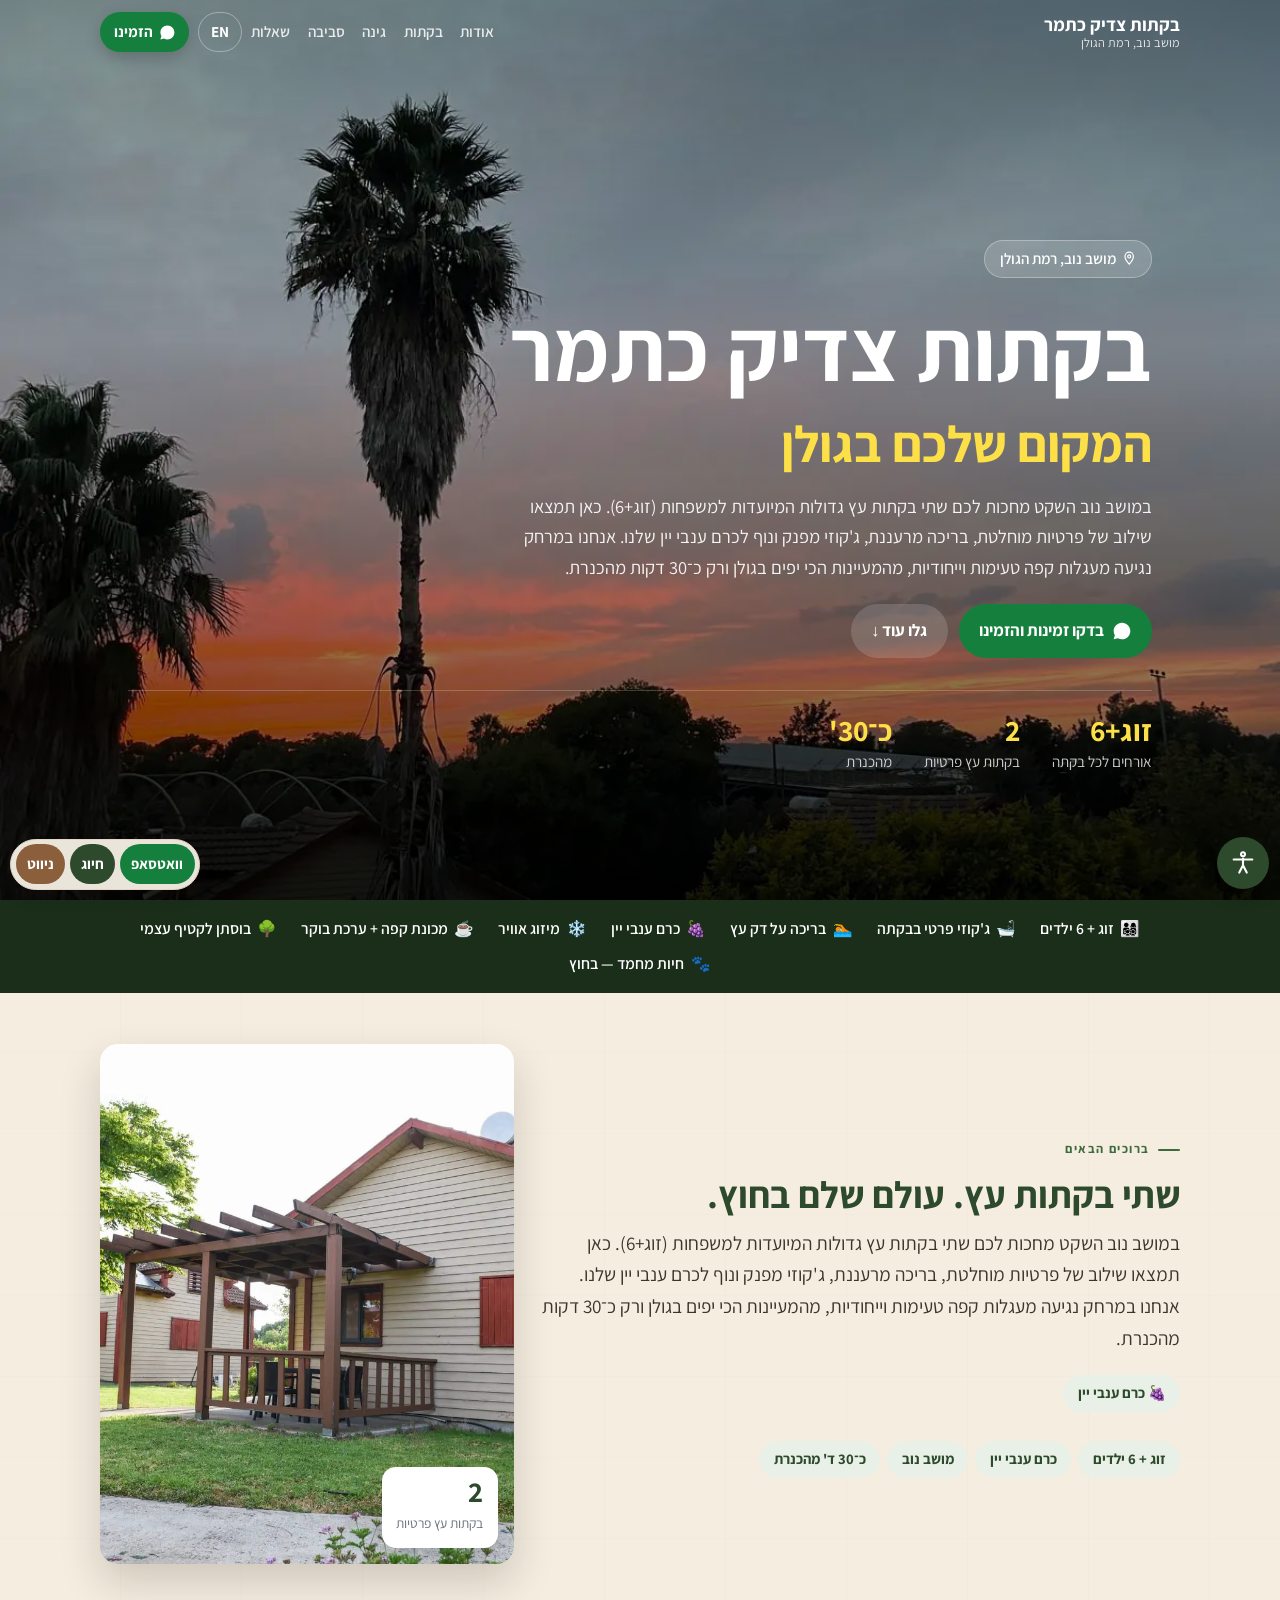
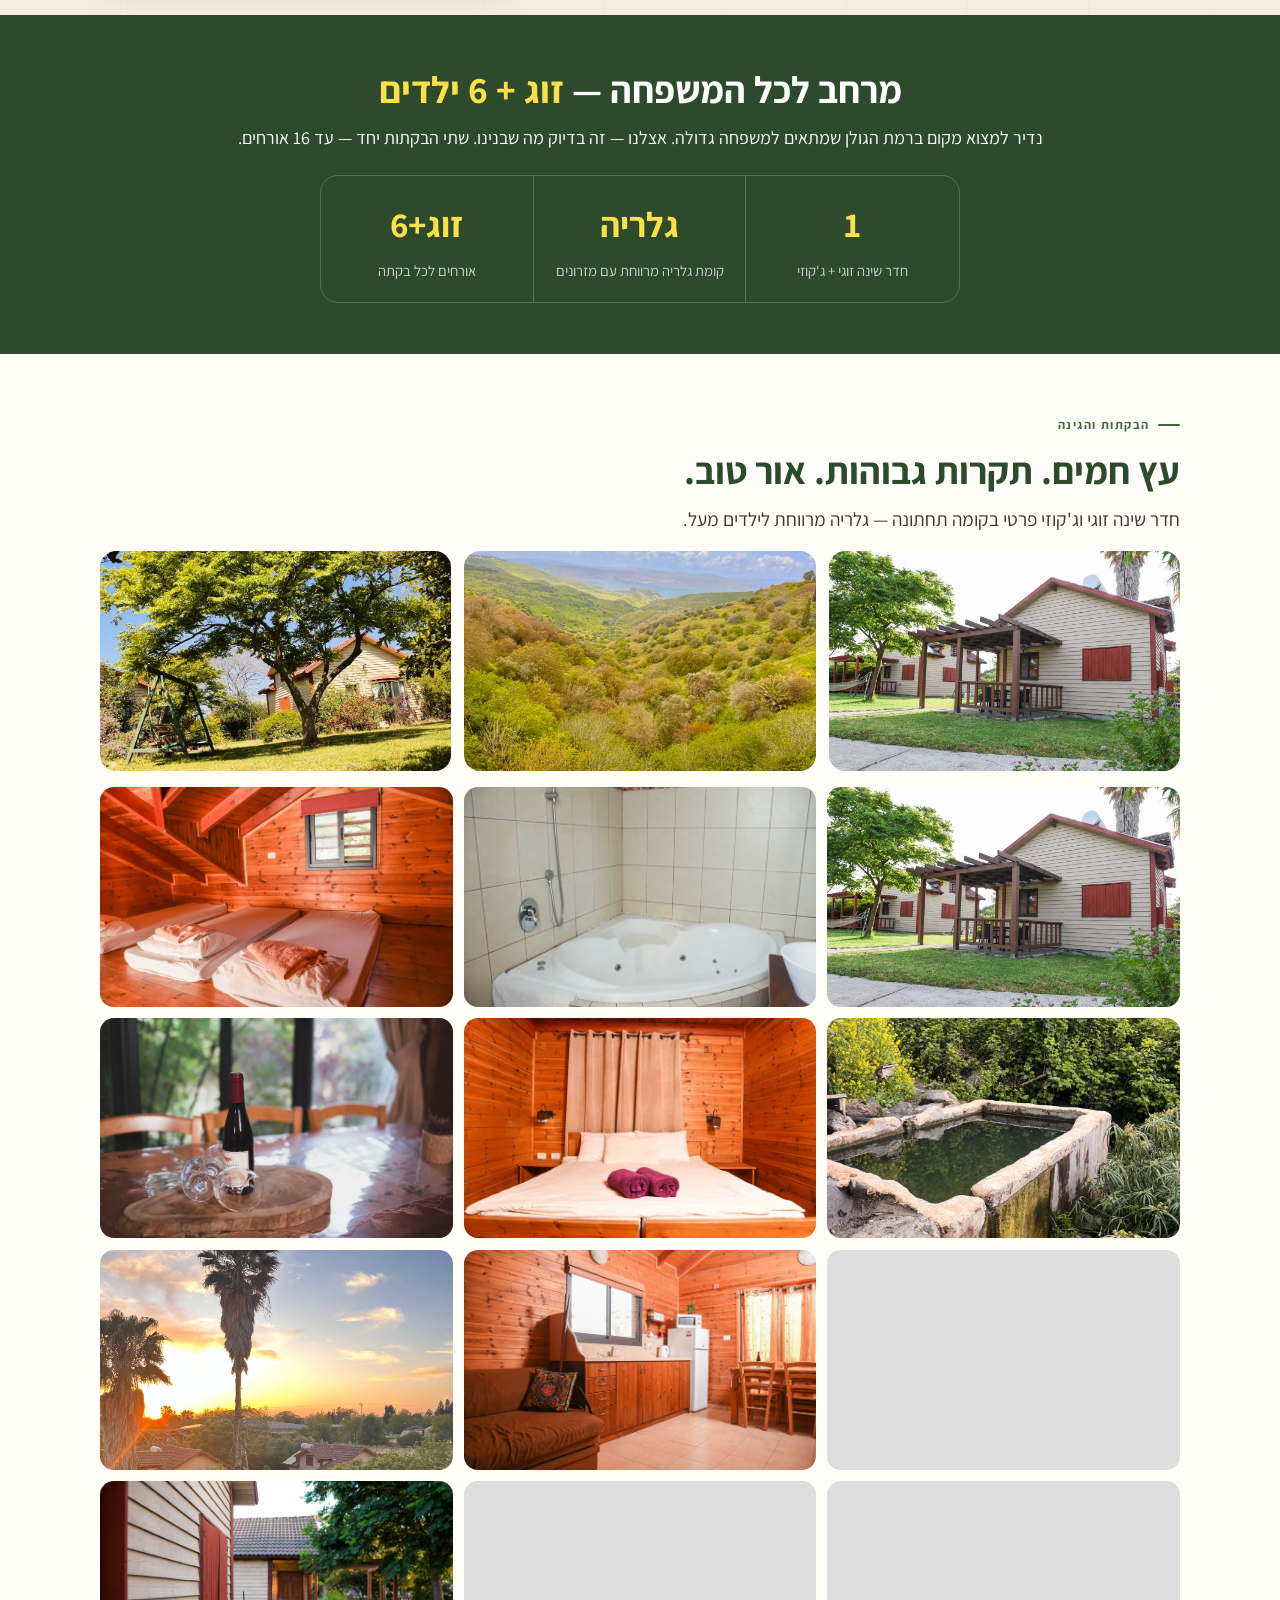
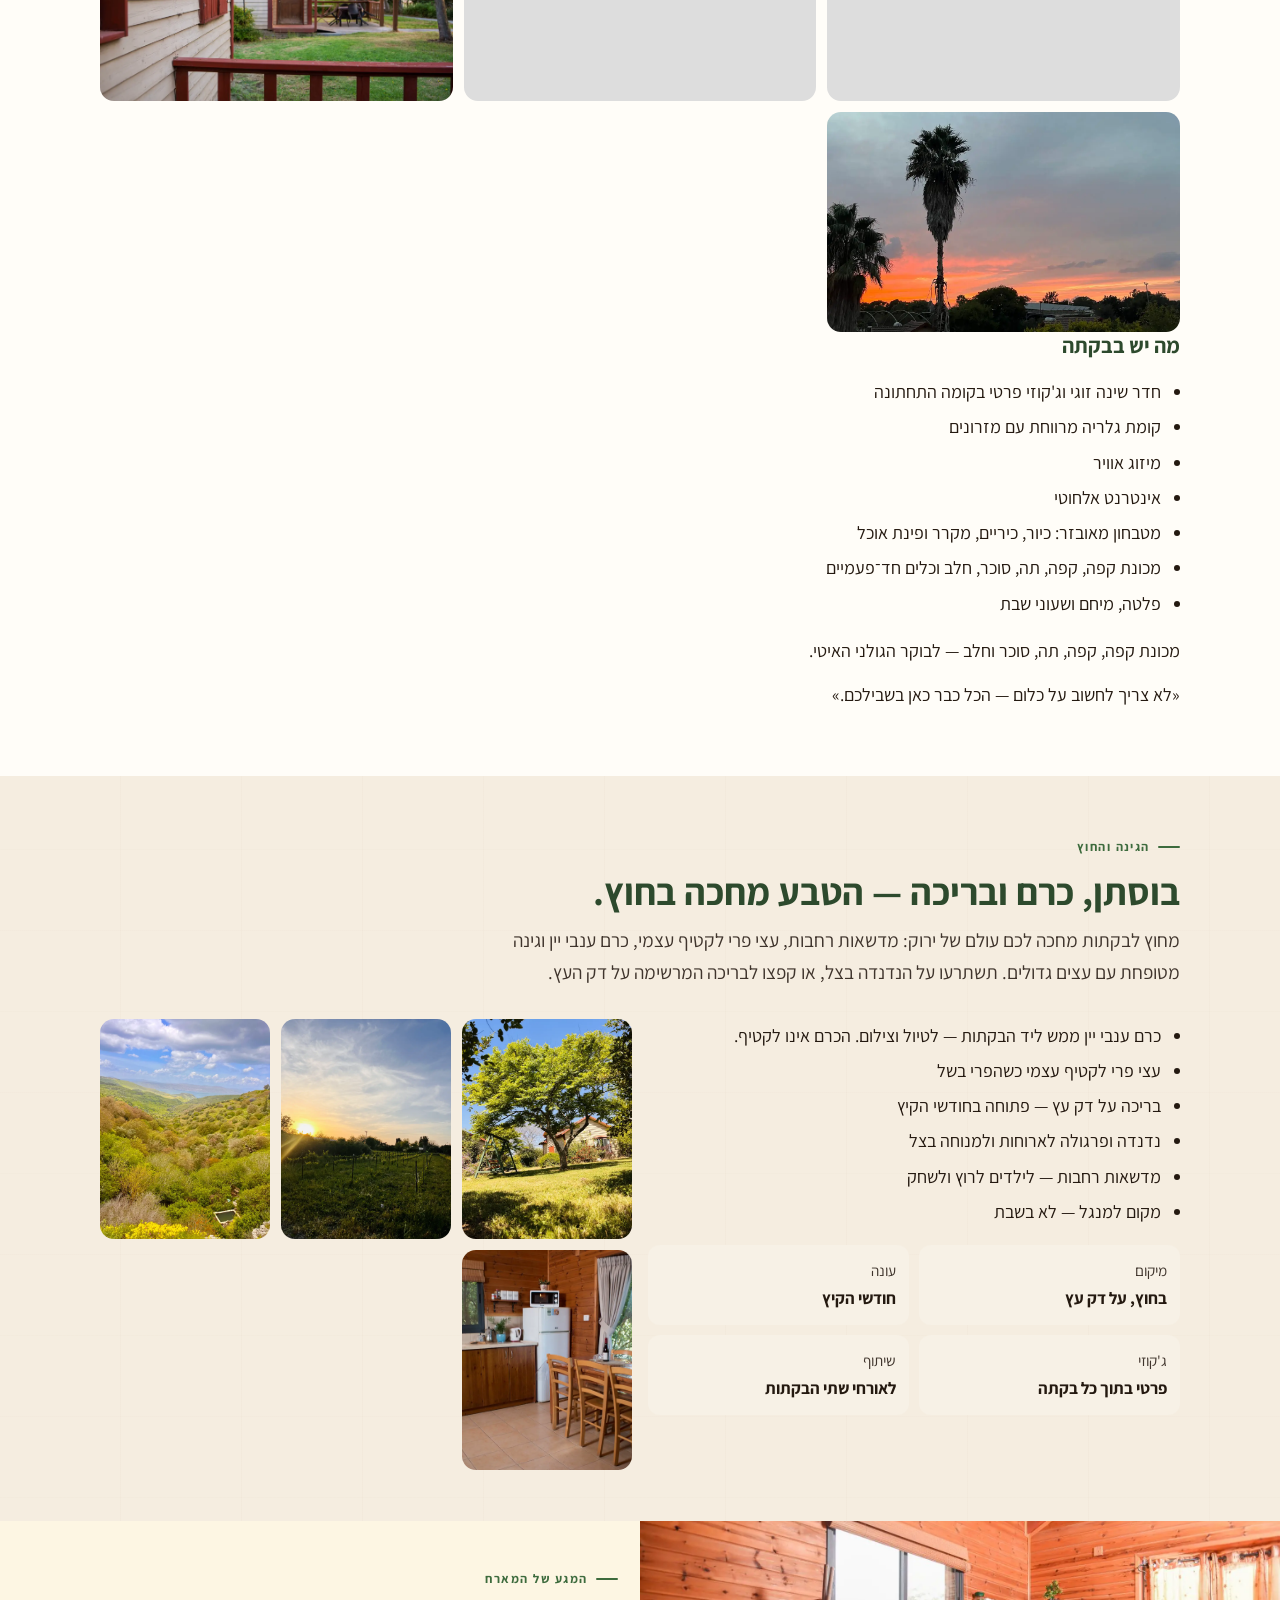
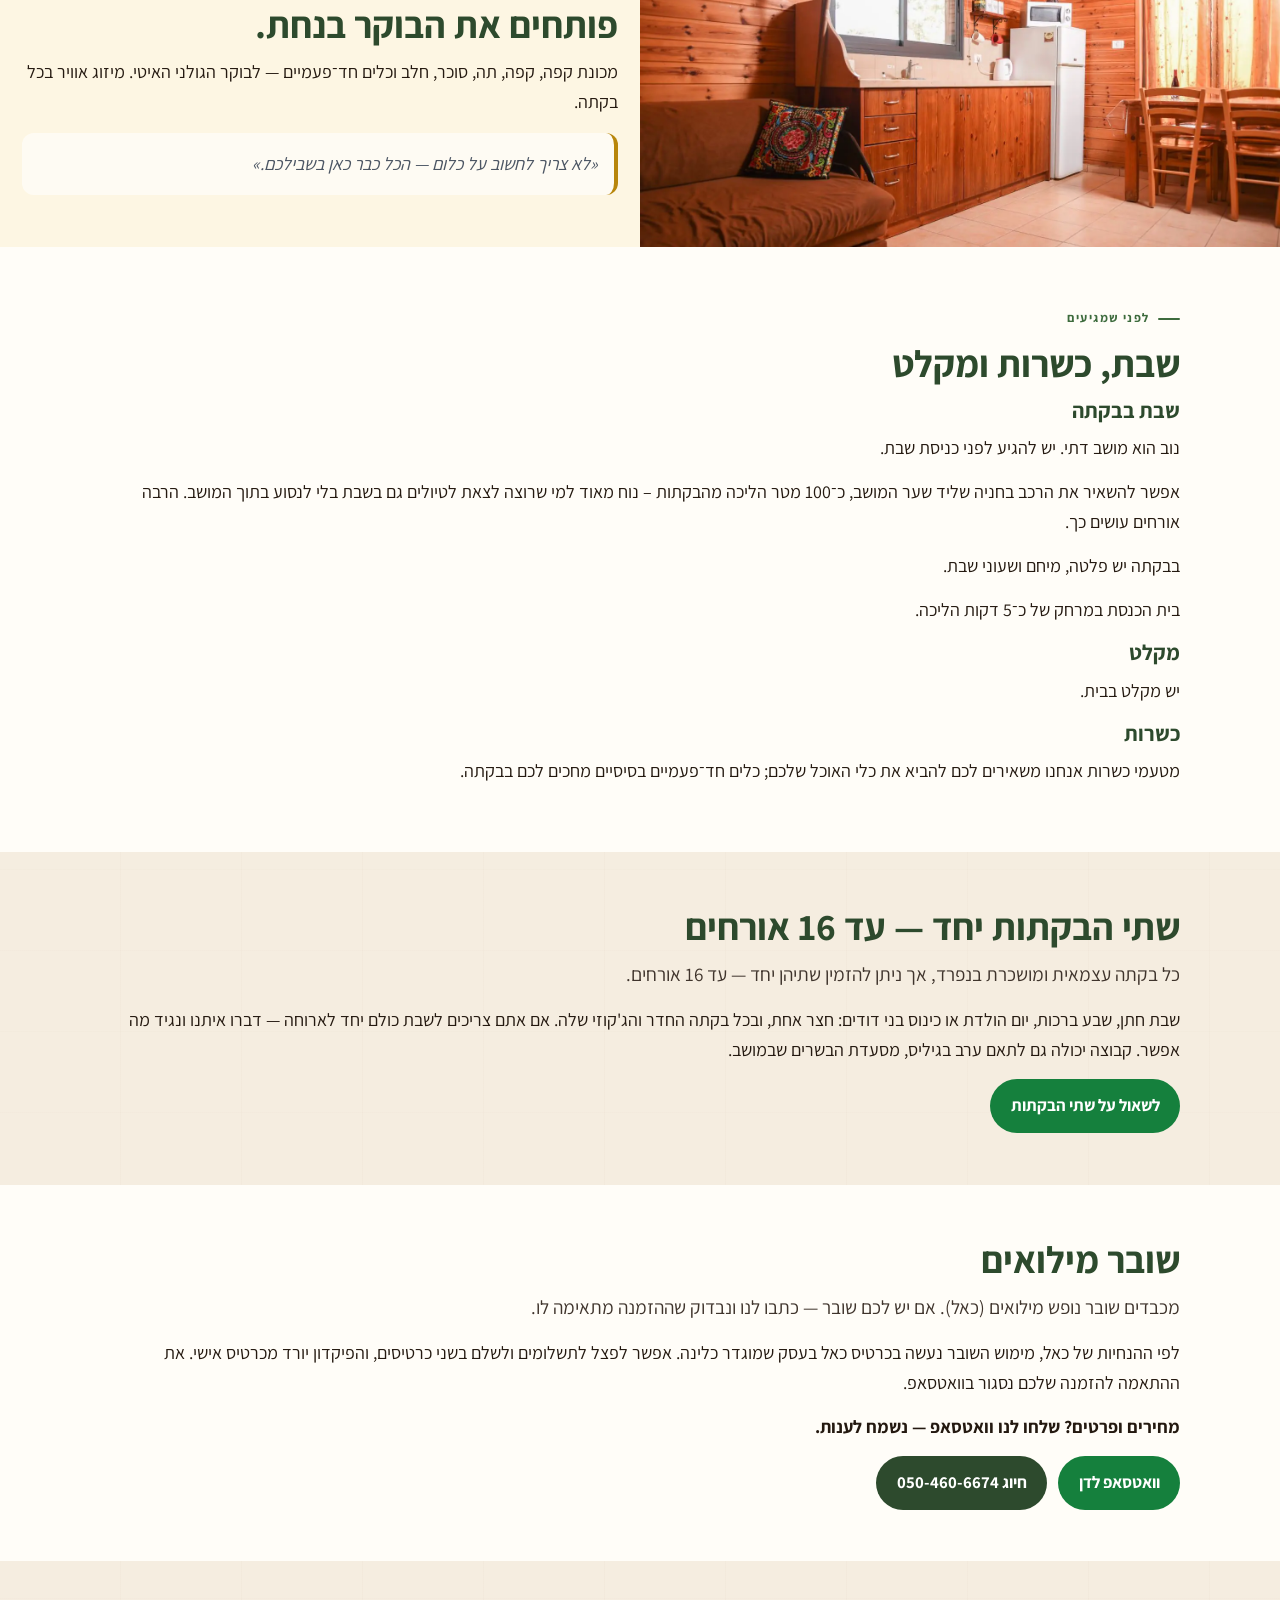
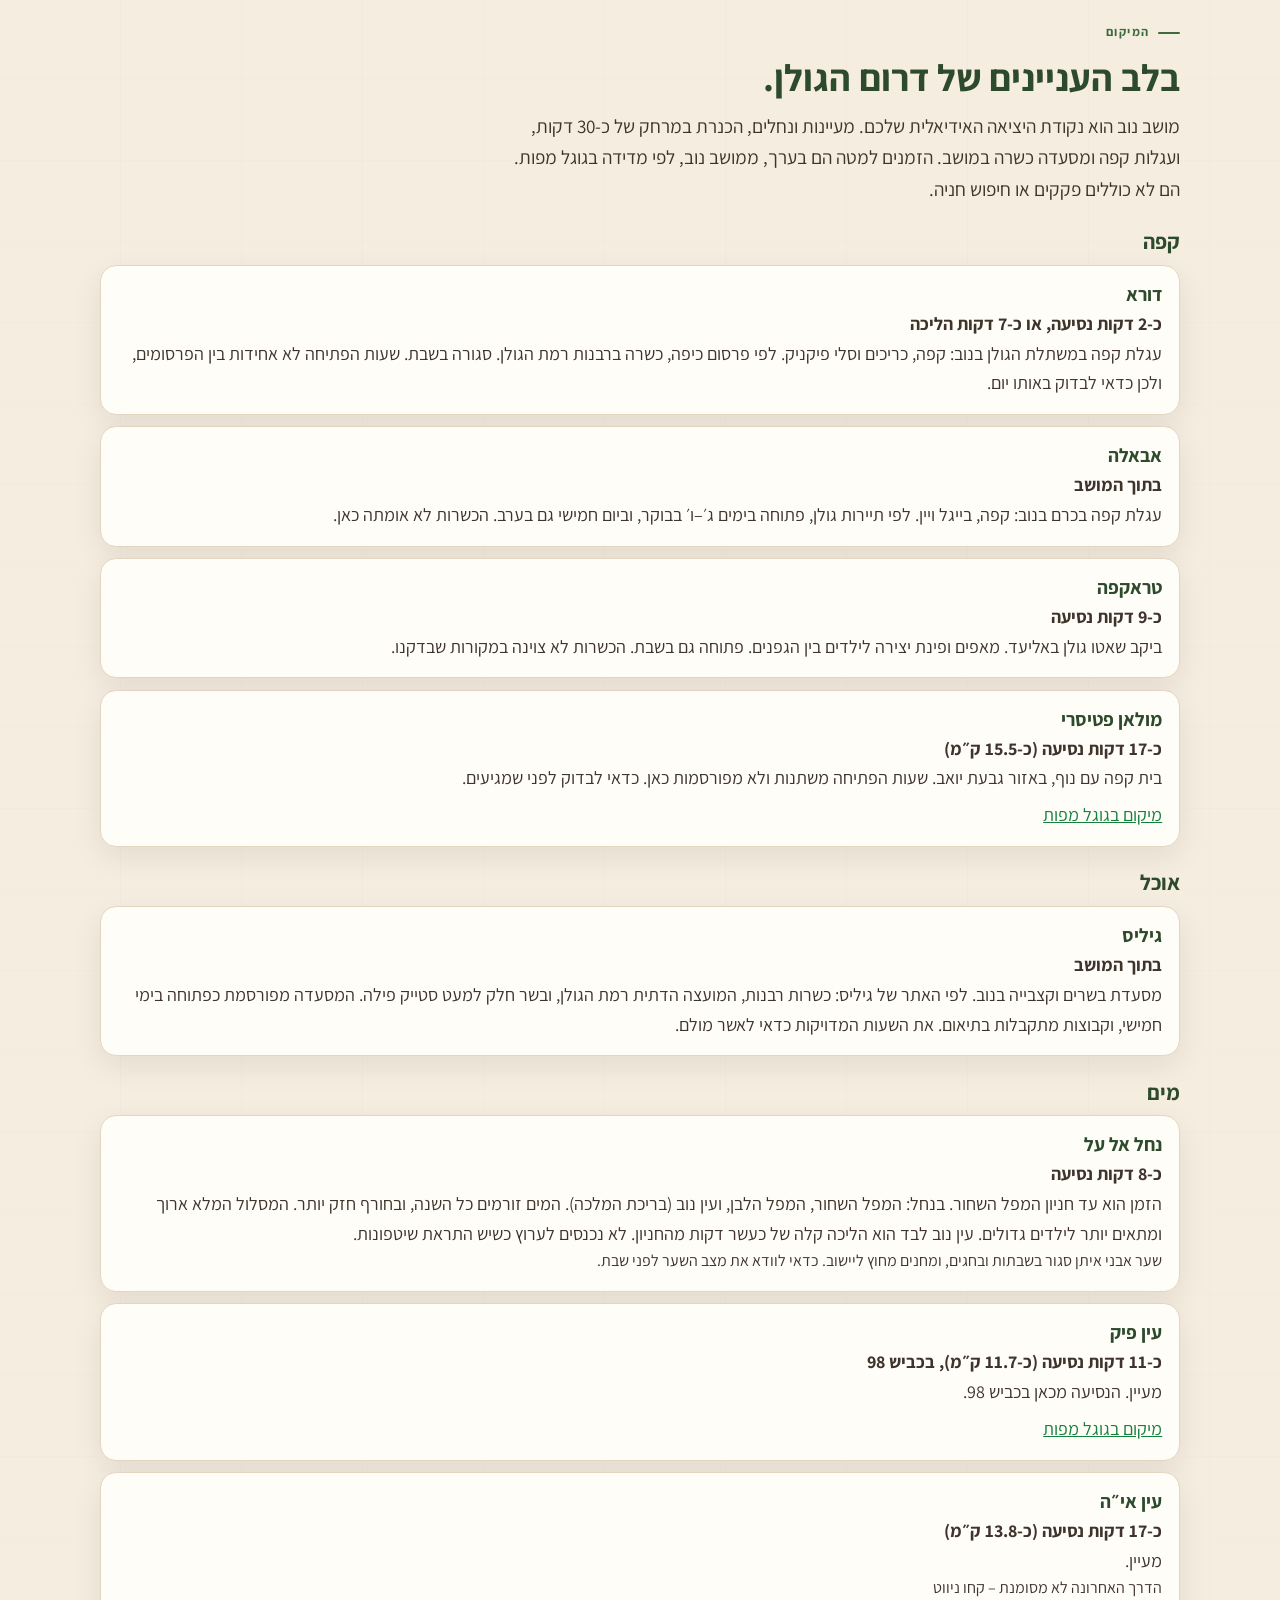
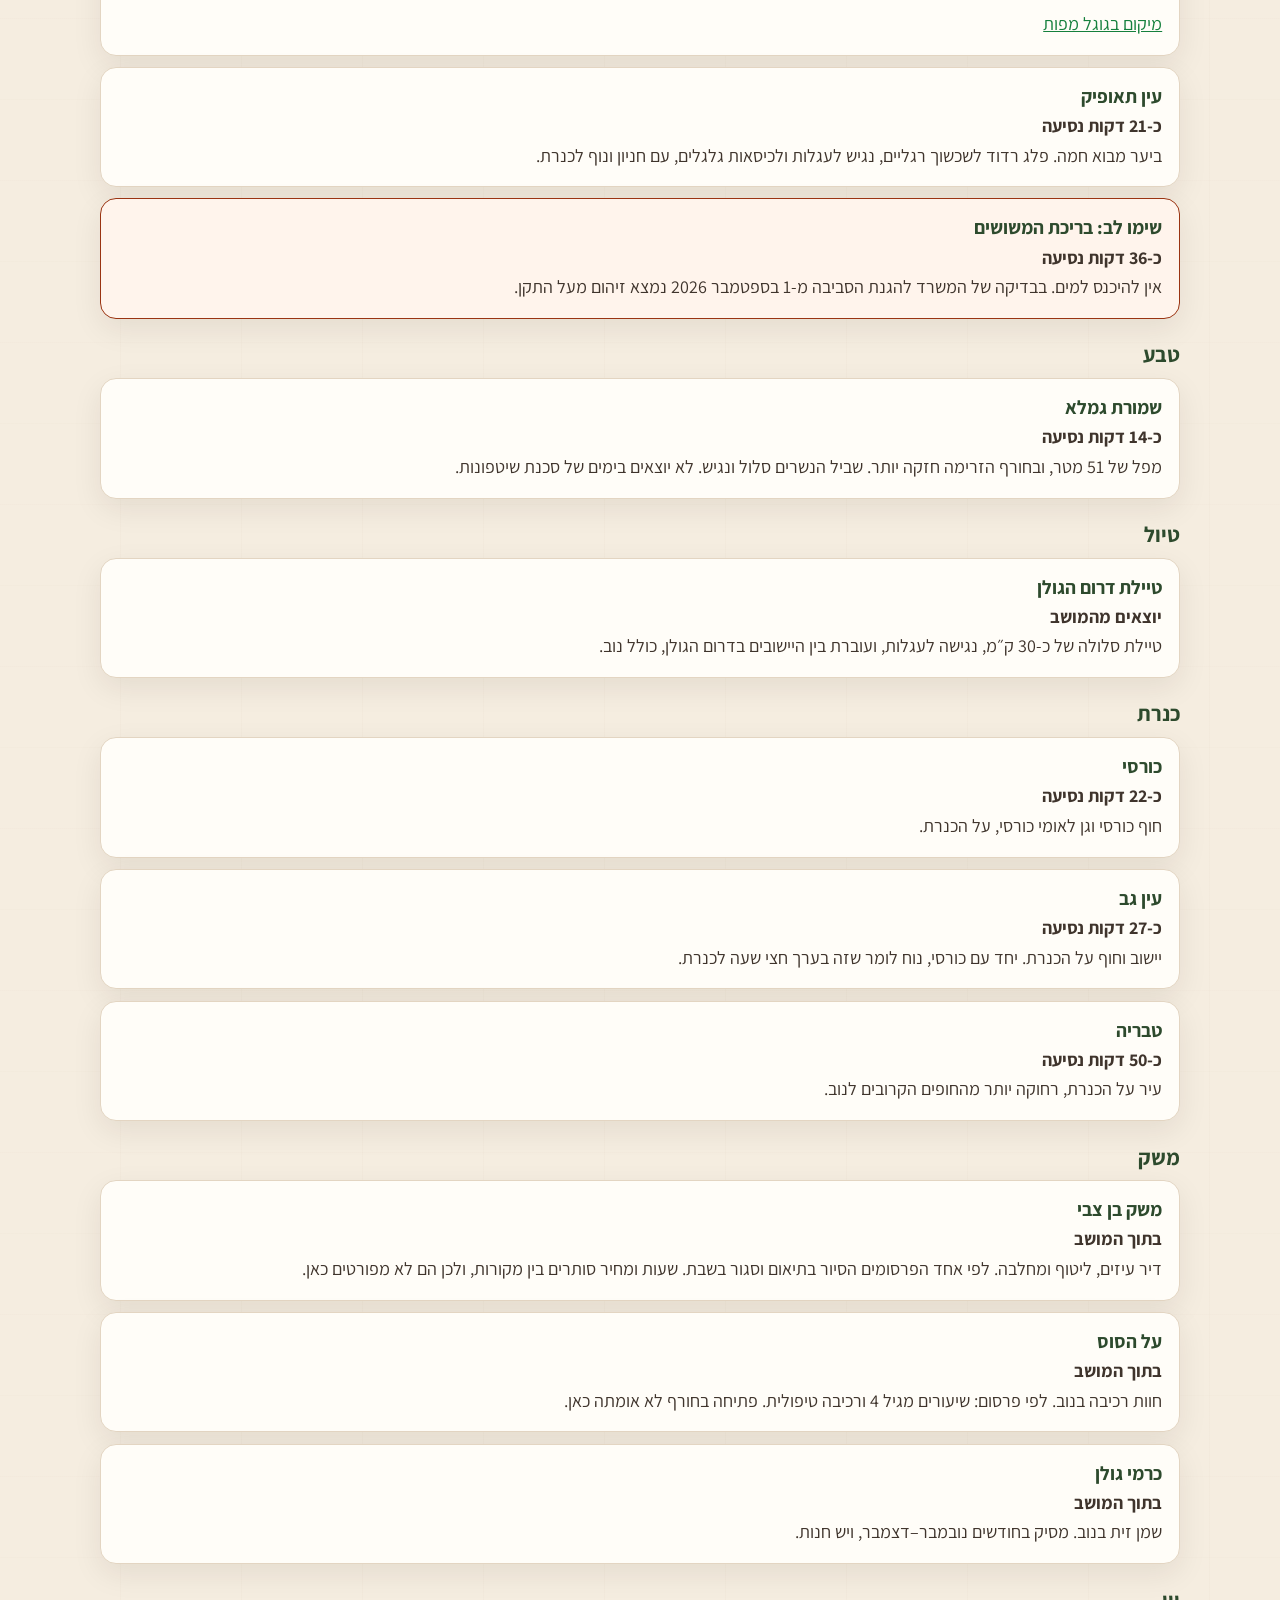
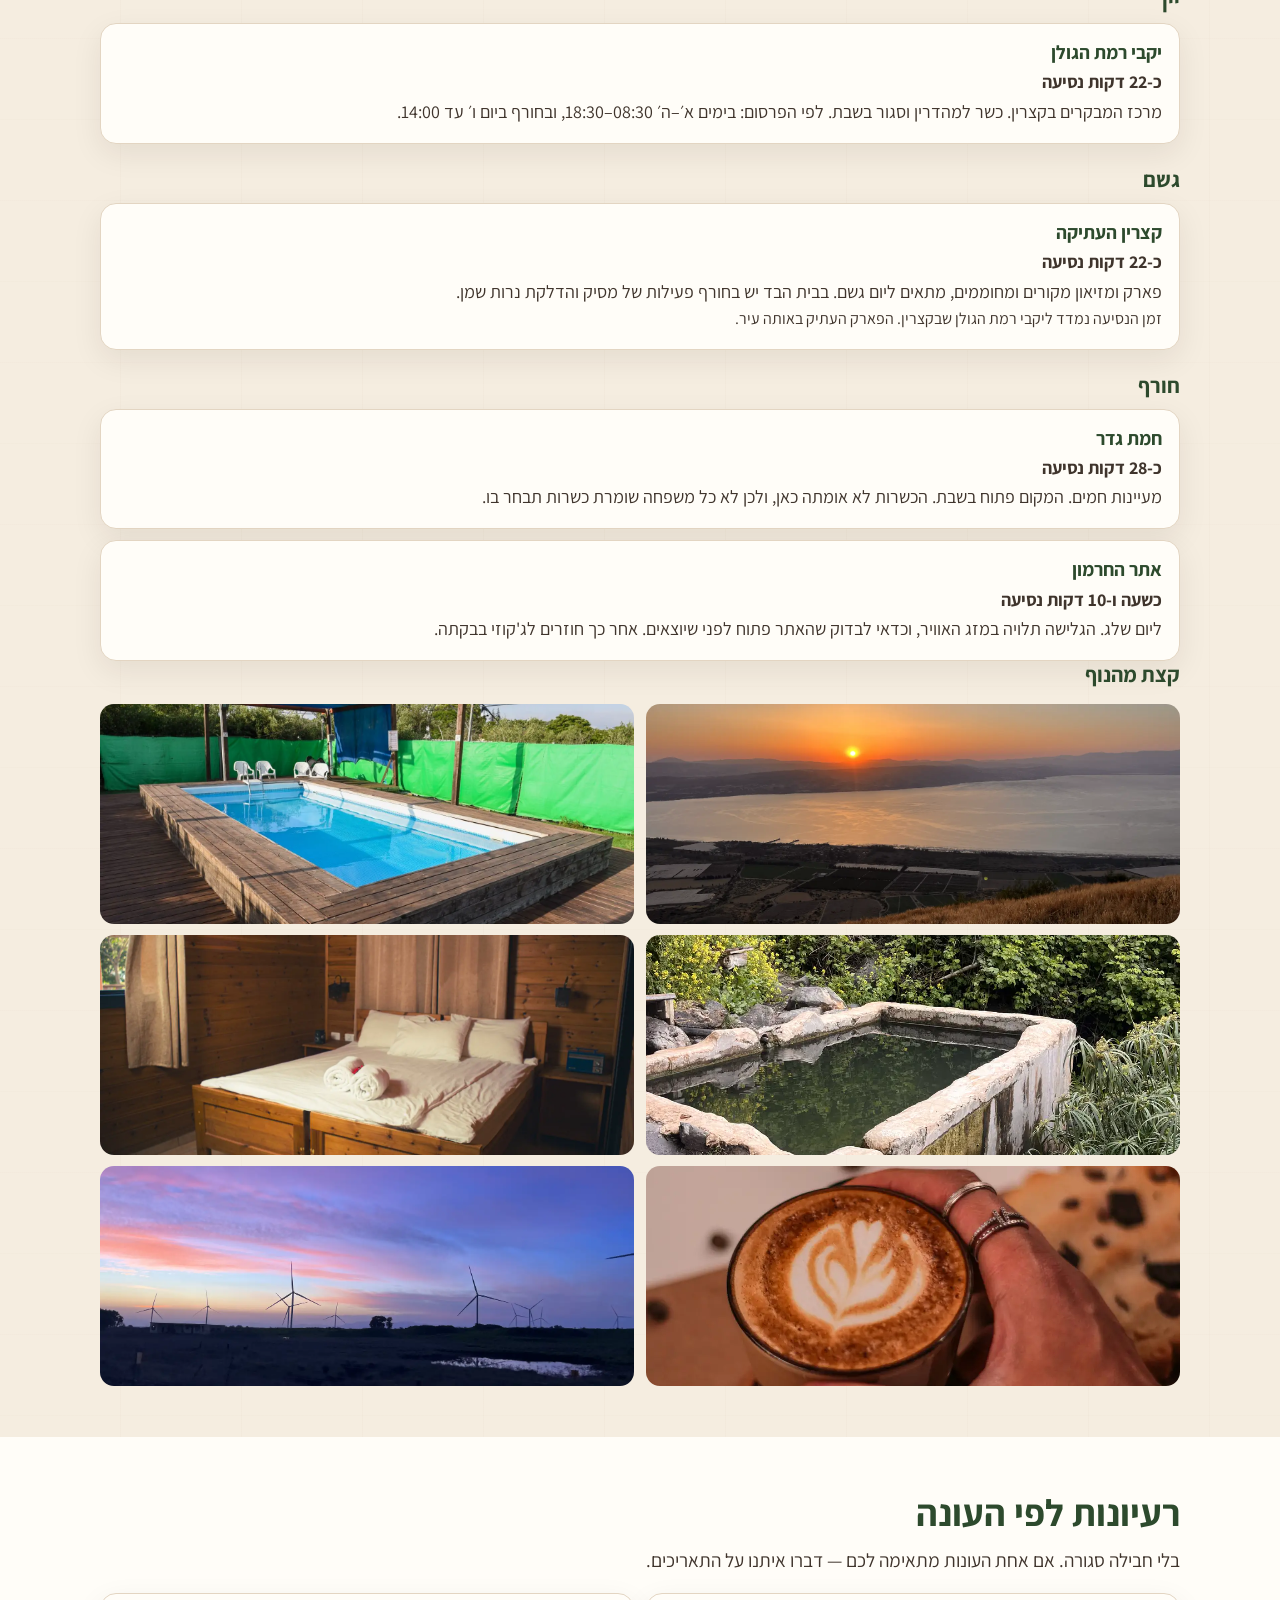
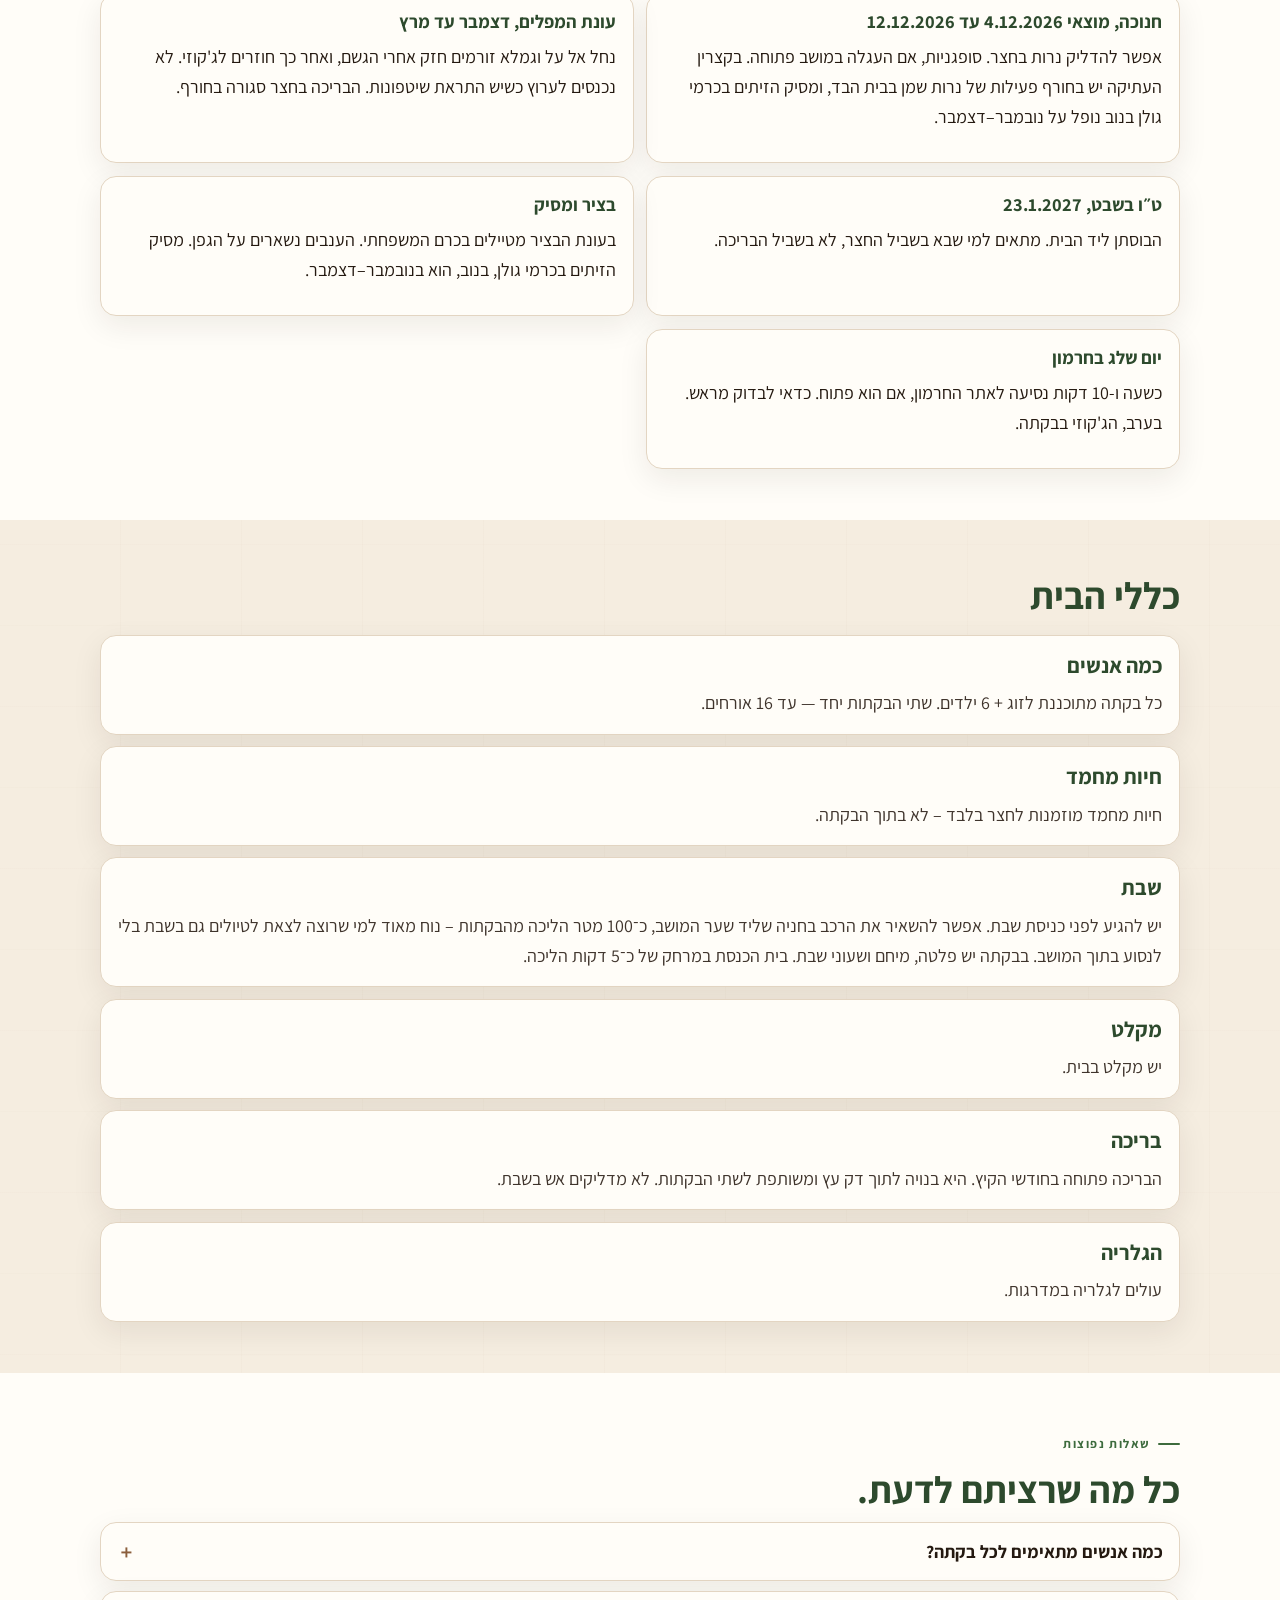
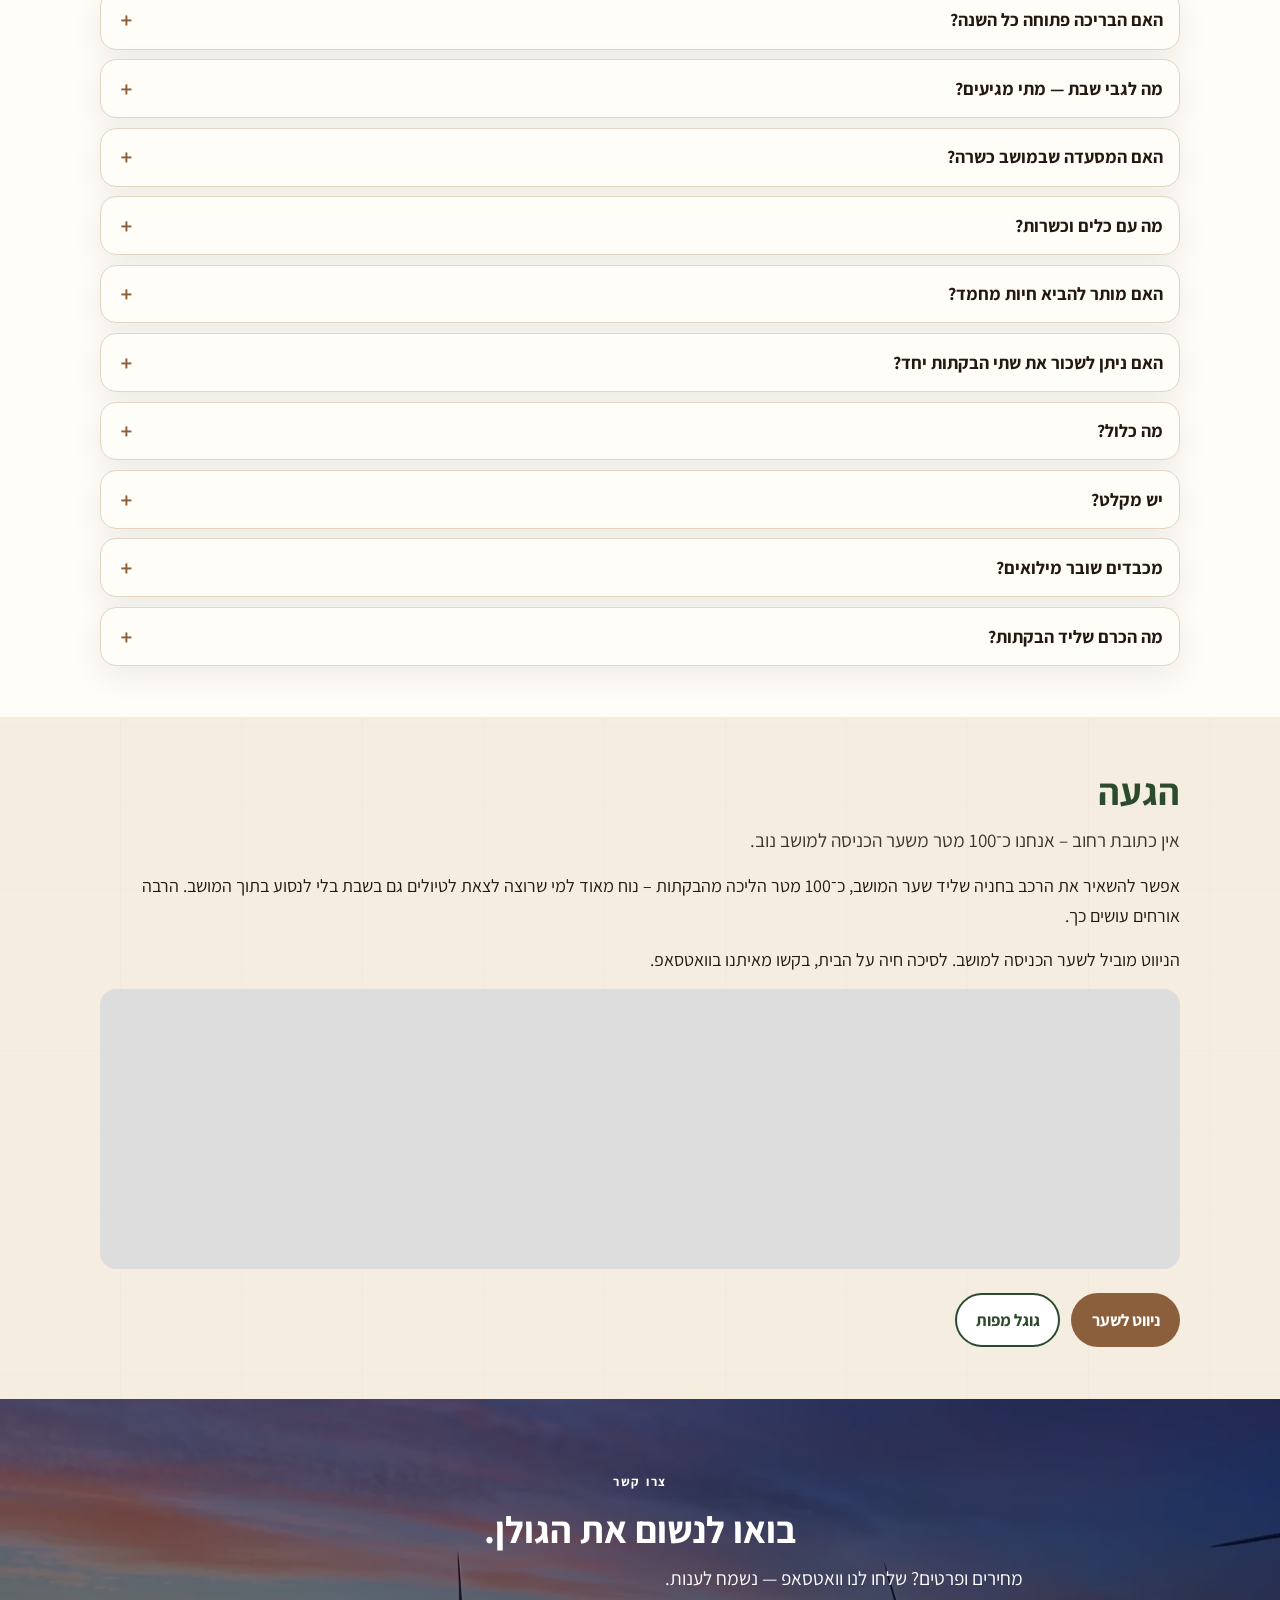
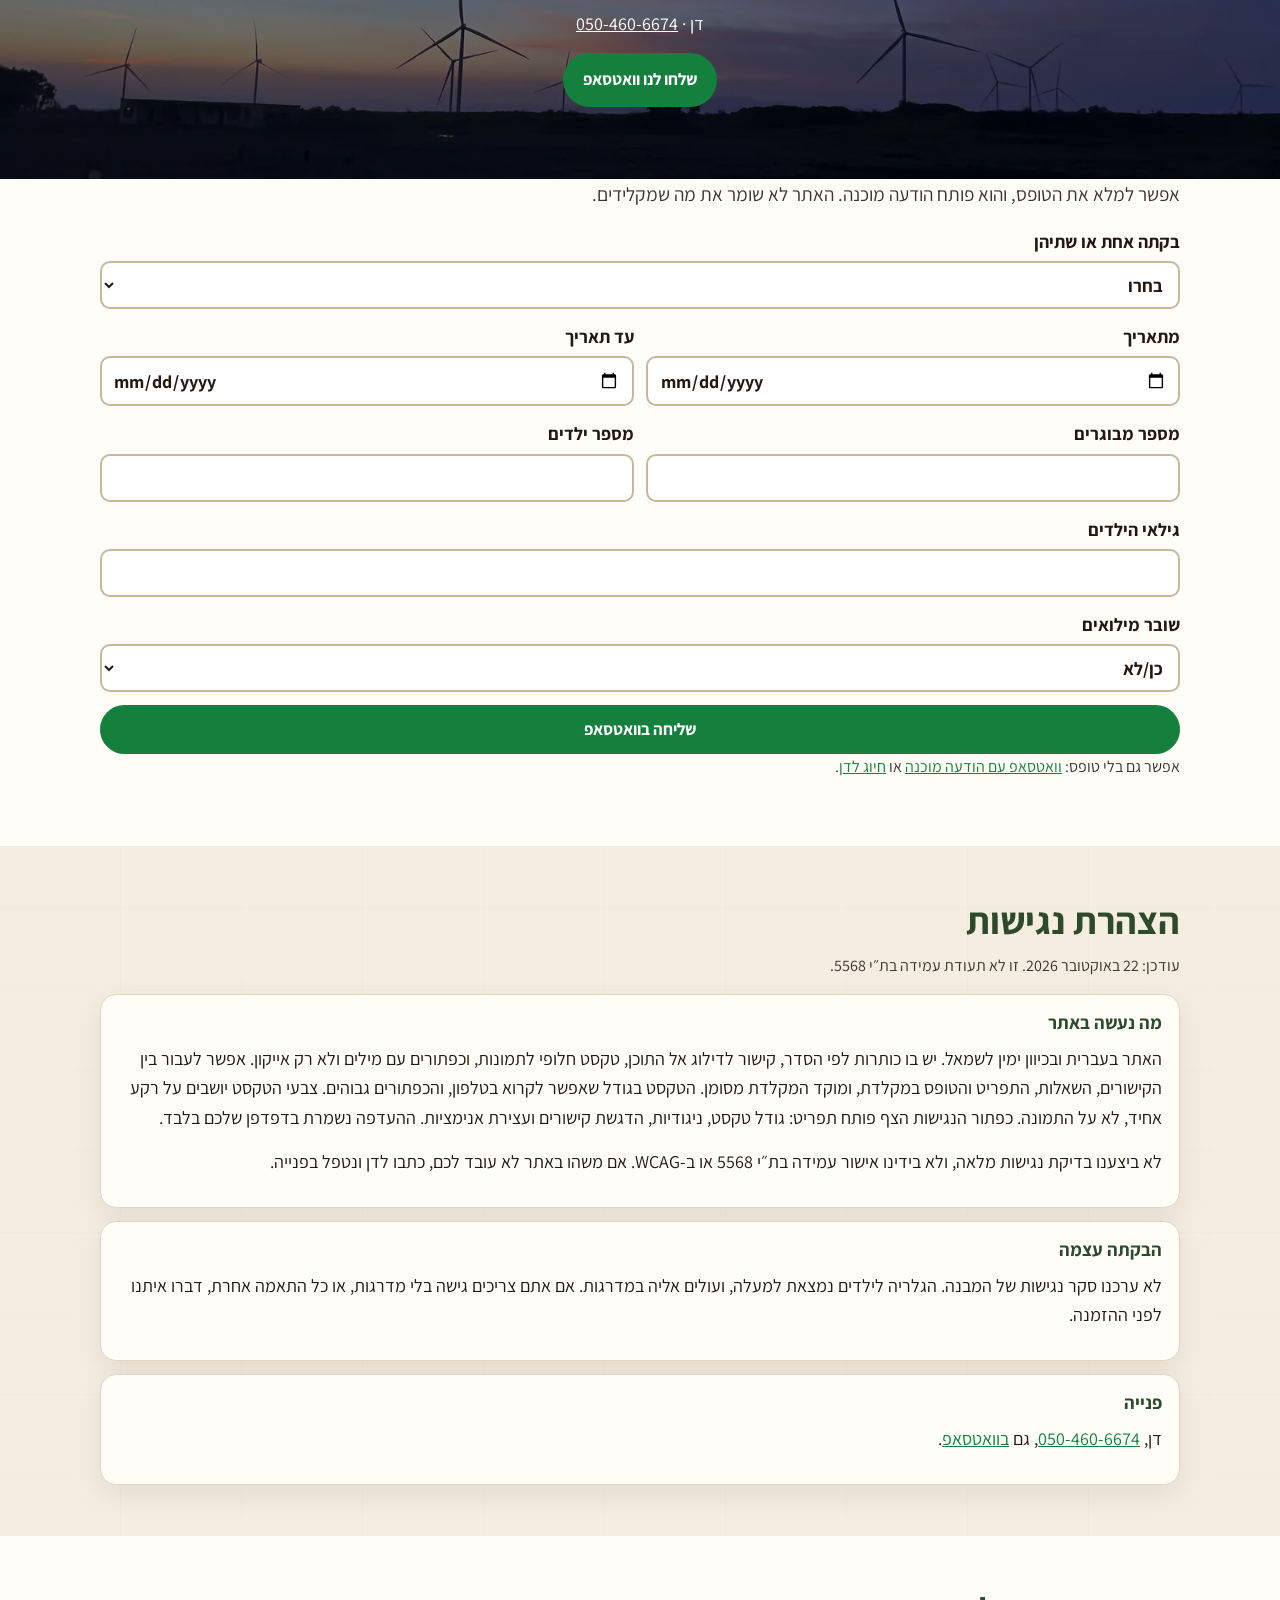
==== commit f434bb66: "Keep the hero intact if the stylesheet is late, and drop the Ramot coffee cart. Inline icons now hav" ====
--- a/index.html
+++ b/index.html
@@ -30,6 +30,21 @@
 <meta name="twitter:image:alt" content="ערסל בין עצים בגינה הירוקה במושב נוב">
 <link rel="icon" href="favicon.svg" type="image/svg+xml">
 <link rel="apple-touch-icon" href="images/og/apple-touch-icon.png">
+<style>
+svg{max-width:28px;max-height:28px;overflow:hidden}
+body{margin:0}
+.hero{position:relative;min-height:100vh;min-height:100svh;display:flex;align-items:flex-end;overflow:hidden;color:#fff;background:#1a2e1a}
+.hero-bg{position:absolute;inset:0;width:100%;height:100%;max-width:none;object-fit:cover;object-position:center}
+.hero-overlay{position:absolute;inset:0;background:linear-gradient(180deg,rgba(0,0,0,.38) 0%,rgba(0,0,0,.08) 38%,rgba(0,0,0,.68) 100%)}
+.hero-content{position:relative;z-index:2;width:min(64rem,calc(100% - 3rem));margin-inline:auto;padding-top:5.5rem;padding-bottom:calc(7.75rem + env(safe-area-inset-bottom))}
+.brandbar{position:absolute;top:0;left:0;right:0;z-index:20;background:transparent;color:#fff}
+.brandbar-inner{width:min(1080px,calc(100% - 2.4rem));margin-inline:auto;display:flex;align-items:center;justify-content:space-between;min-height:4rem}
+.brand,.hero h1,.hero-body,.loc-pill{color:#fff;text-decoration:none}
+.hero h1{font-size:clamp(2.25rem,7vw,5.5rem);line-height:1.25;margin:0 0 .6rem}
+.hero-sub{color:#fde047;font-weight:700;font-size:clamp(1.4rem,4vw,3.25rem);margin:0 0 1rem}
+.loc-pill{display:inline-flex;align-items:center;gap:.4rem}
+.nav-wa,.lang-link{color:#fff}
+</style>
 <link rel="stylesheet" href="css/styles.css">
 <!--
   TODO(owner) — לא להציג לאורחים, רק למלא כשיש תשובה:
@@ -91,7 +106,7 @@
       </nav>
       <a class="lang-link" href="en.html" hreflang="en" lang="en">EN</a>
       <a class="nav-wa" data-wa href="https://wa.me/972504606674" target="_blank" rel="noopener">
-        <svg viewBox="0 0 24 24" aria-hidden="true"><path d="M17.5 14.4c-.3-.2-1.7-.8-2-.9-.3-.1-.5-.2-.7.2-.2.3-.8.9-1 1.1-.2.2-.4.2-.7.1-.3-.2-1.2-.5-2.4-1.5-.9-.8-1.5-1.8-1.7-2.1-.2-.3 0-.5.1-.6l.4-.5c.1-.2.2-.3.3-.5.1-.2 0-.4 0-.5l-.9-2.2c-.2-.6-.5-.5-.7-.5h-.6c-.2 0-.5.1-.8.4C5.7 9.7 5 10.4 5 11.9s1.1 2.9 1.2 3.1c.1.2 2.1 3.2 5.1 4.5.7.3 1.3.5 1.7.6.7.2 1.4.2 1.9.1.6-.1 1.7-.7 2-1.4.2-.7.2-1.2.1-1.4-.1-.1-.3-.2-.5-.3zM12 2C6.5 2 2 6.5 2 12c0 1.8.5 3.5 1.4 5L2 22l5.2-1.4A10 10 0 0 0 12 22c5.5 0 10-4.5 10-10S17.5 2 12 2z"/></svg>
+        <svg viewBox="0 0 24 24" width="20" height="20" fill="currentColor" aria-hidden="true"><path d="M17.5 14.4c-.3-.2-1.7-.8-2-.9-.3-.1-.5-.2-.7.2-.2.3-.8.9-1 1.1-.2.2-.4.2-.7.1-.3-.2-1.2-.5-2.4-1.5-.9-.8-1.5-1.8-1.7-2.1-.2-.3 0-.5.1-.6l.4-.5c.1-.2.2-.3.3-.5.1-.2 0-.4 0-.5l-.9-2.2c-.2-.6-.5-.5-.7-.5h-.6c-.2 0-.5.1-.8.4C5.7 9.7 5 10.4 5 11.9s1.1 2.9 1.2 3.1c.1.2 2.1 3.2 5.1 4.5.7.3 1.3.5 1.7.6.7.2 1.4.2 1.9.1.6-.1 1.7-.7 2-1.4.2-.7.2-1.2.1-1.4-.1-.1-.3-.2-.5-.3zM12 2C6.5 2 2 6.5 2 12c0 1.8.5 3.5 1.4 5L2 22l5.2-1.4A10 10 0 0 0 12 22c5.5 0 10-4.5 10-10S17.5 2 12 2z"/></svg>
         <span>הזמינו</span>
       </a>
     </div>
@@ -104,7 +119,7 @@
     <div class="hero-overlay" aria-hidden="true"></div>
     <div class="hero-content">
       <p class="loc-pill">
-        <svg viewBox="0 0 24 24" fill="none" stroke="currentColor" stroke-width="2" aria-hidden="true"><path d="M12 2C8.13 2 5 5.13 5 9c0 5.25 7 13 7 13s7-7.75 7-13c0-3.87-3.13-7-7-7z"/><circle cx="12" cy="9" r="2.5"/></svg>
+        <svg viewBox="0 0 24 24" width="16" height="16" fill="none" stroke="currentColor" stroke-width="2" aria-hidden="true"><path d="M12 2C8.13 2 5 5.13 5 9c0 5.25 7 13 7 13s7-7.75 7-13c0-3.87-3.13-7-7-7z"/><circle cx="12" cy="9" r="2.5"/></svg>
         מושב נוב, רמת הגולן
       </p>
       <h1>בקתות צדיק כתמר</h1>
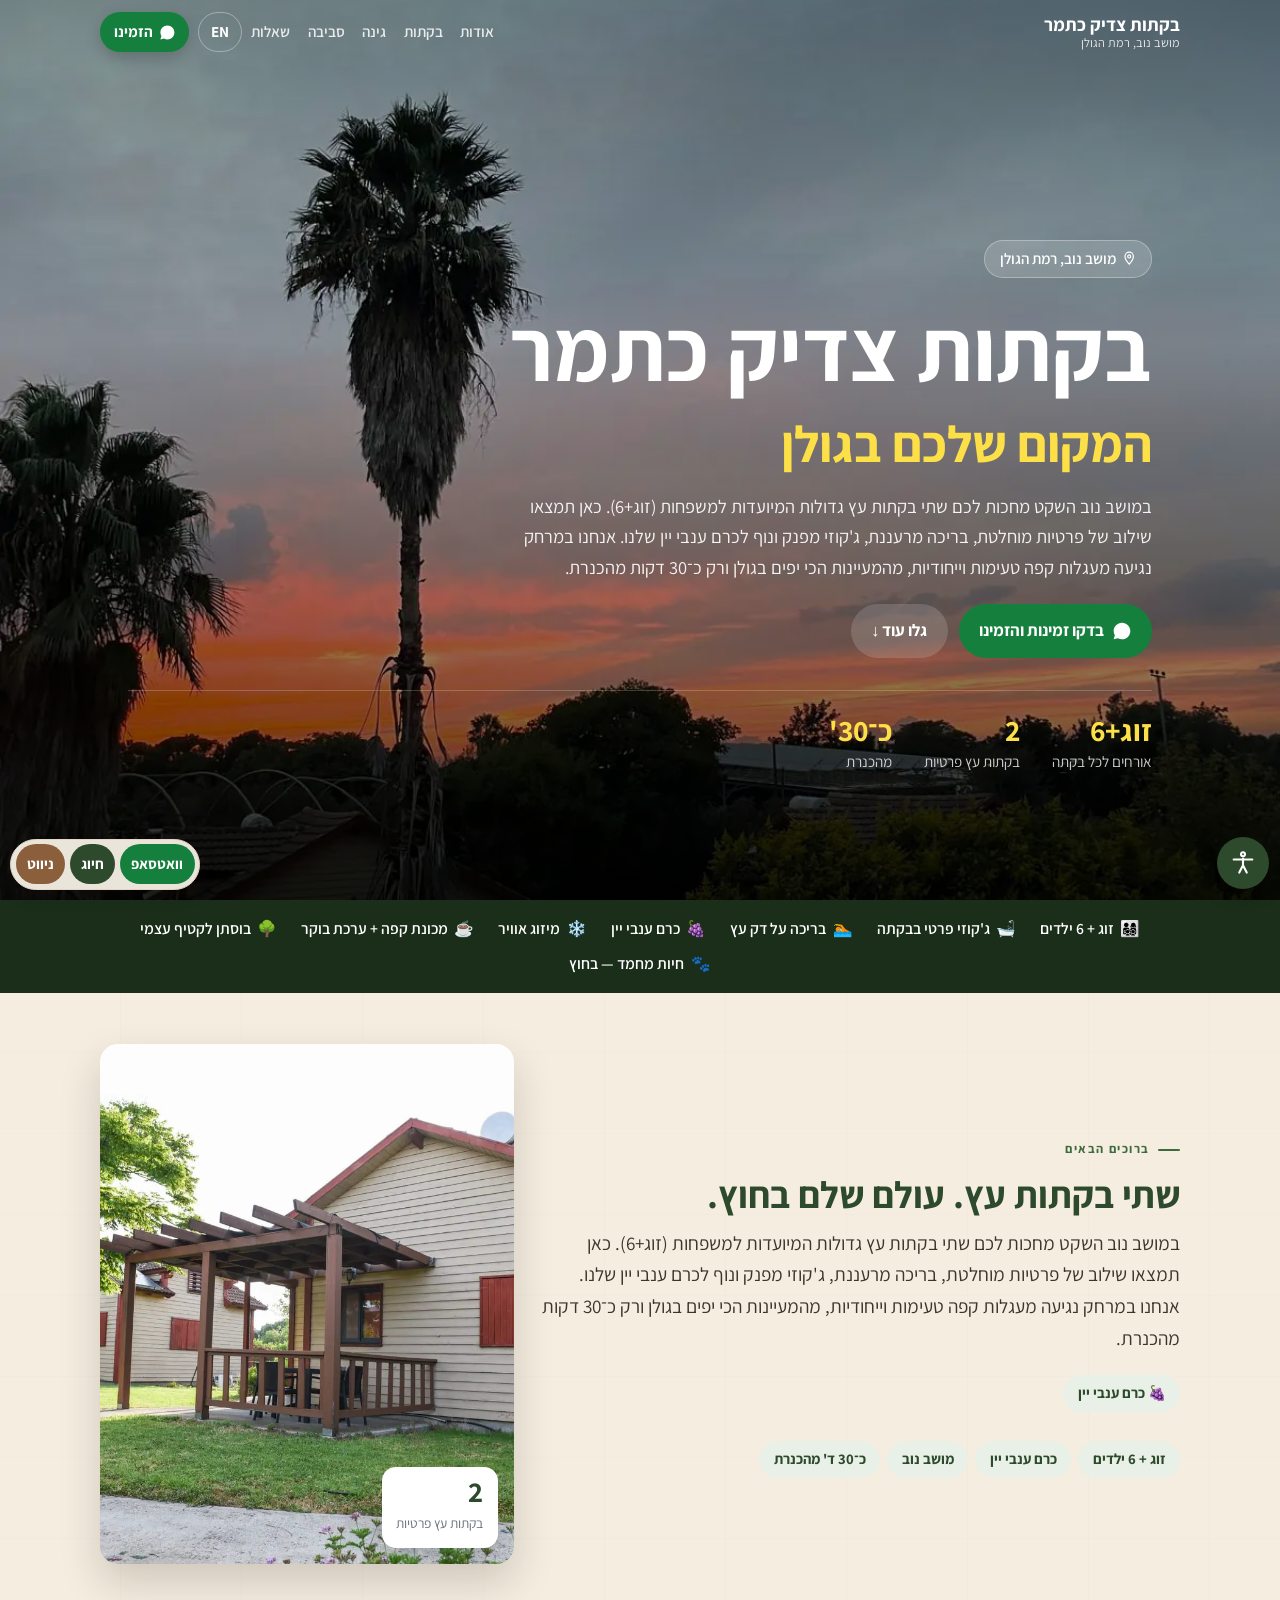
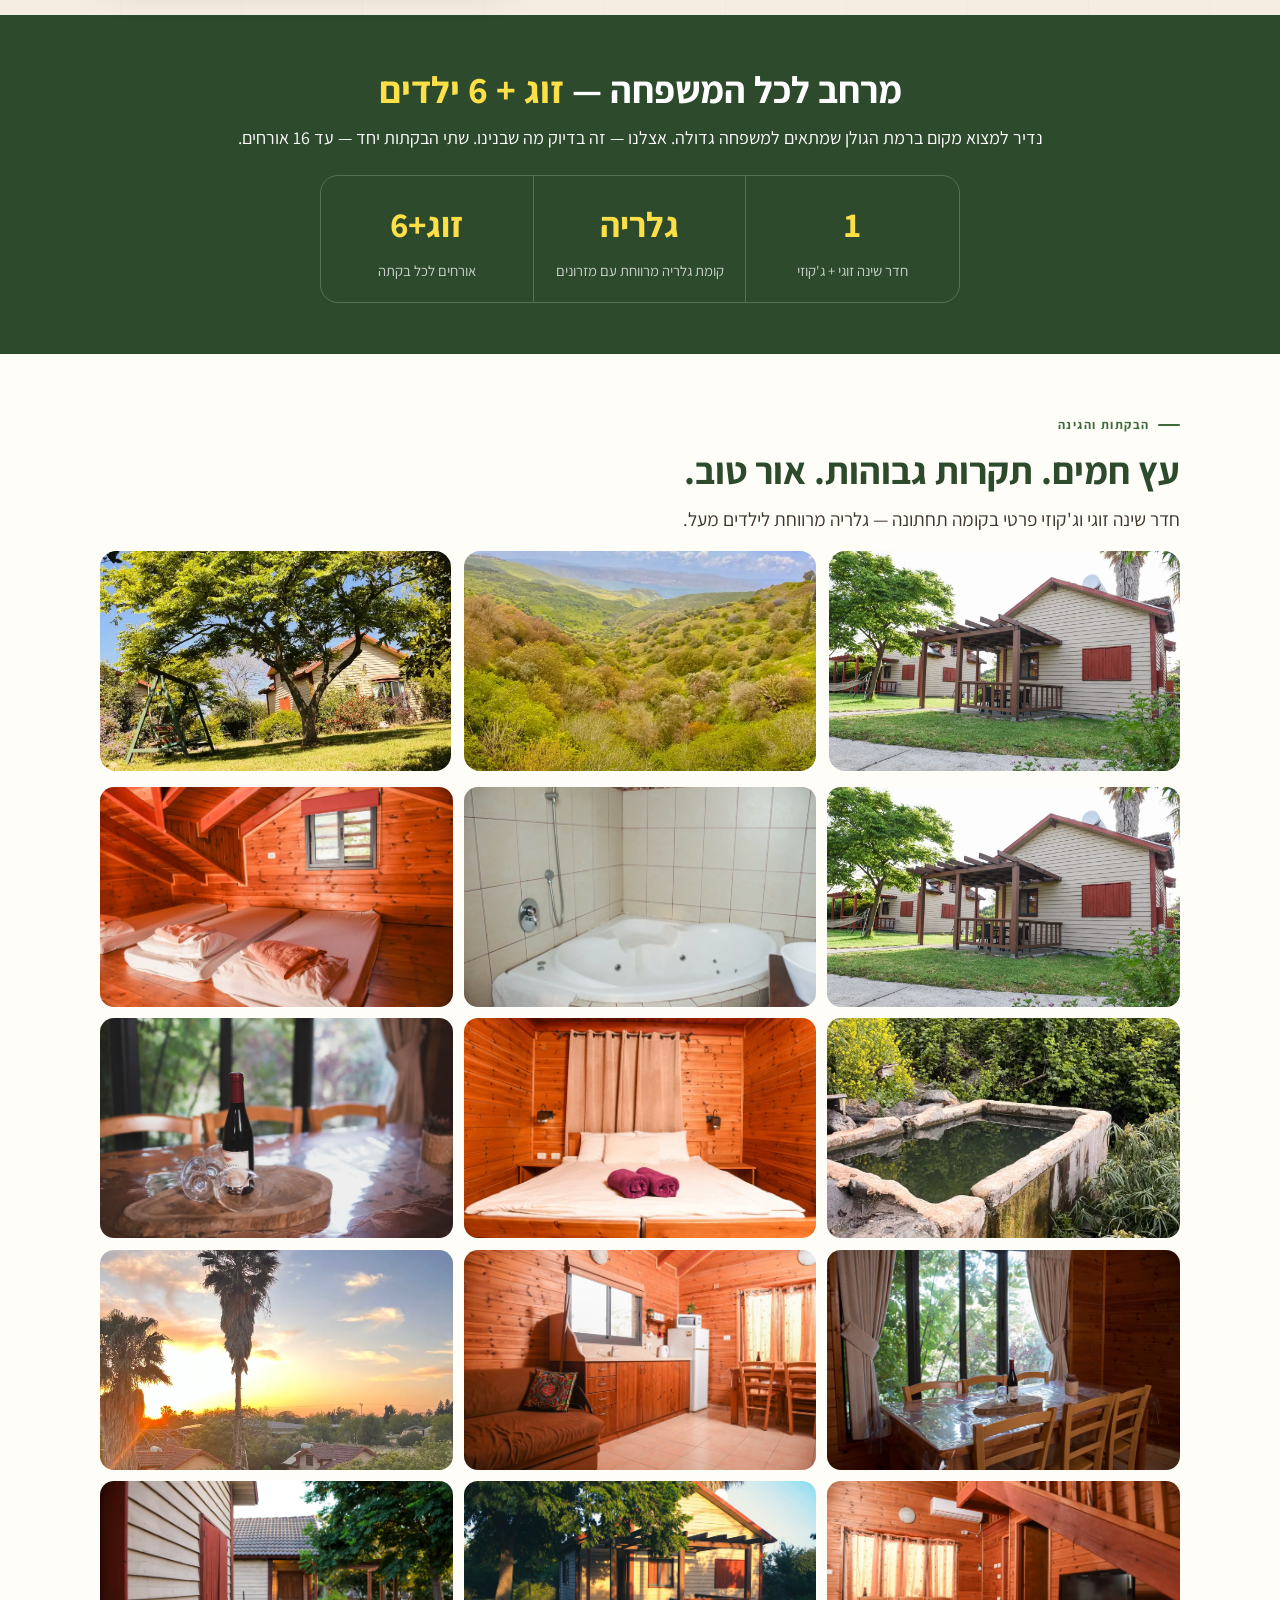
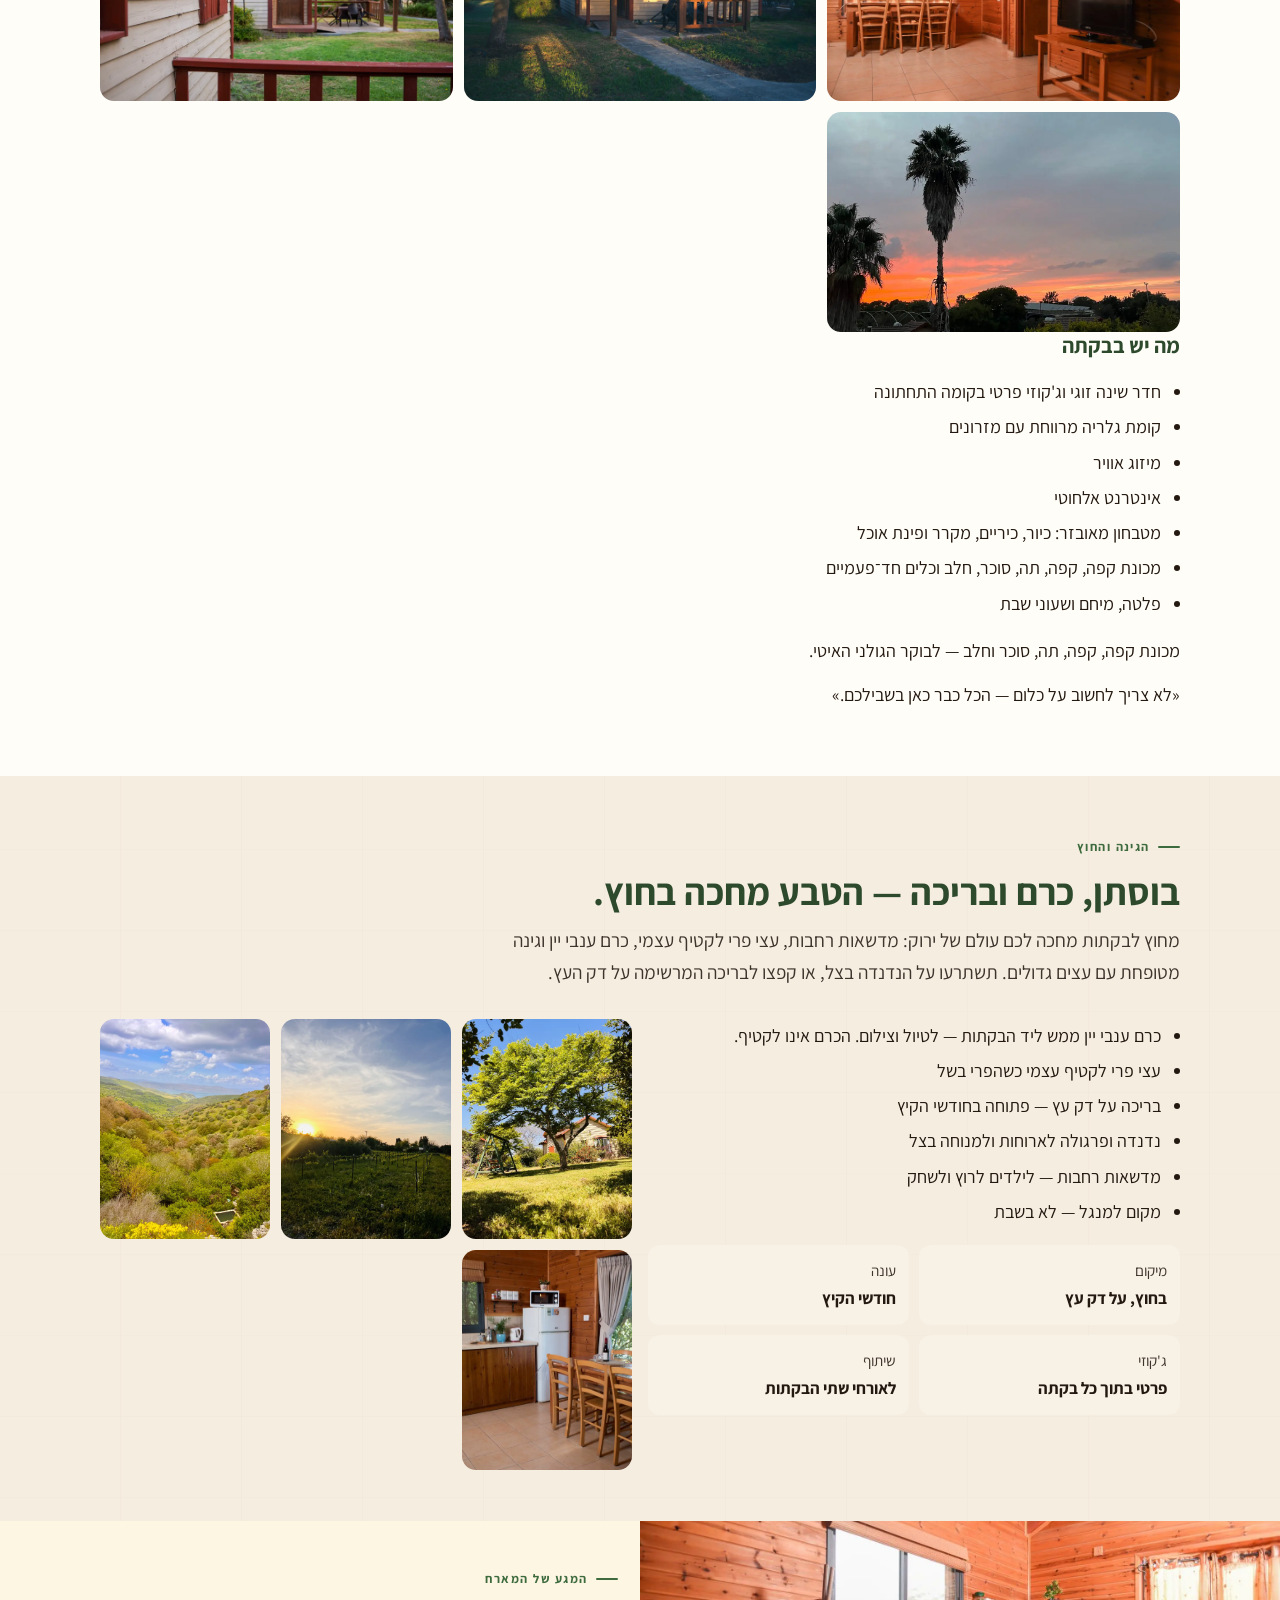
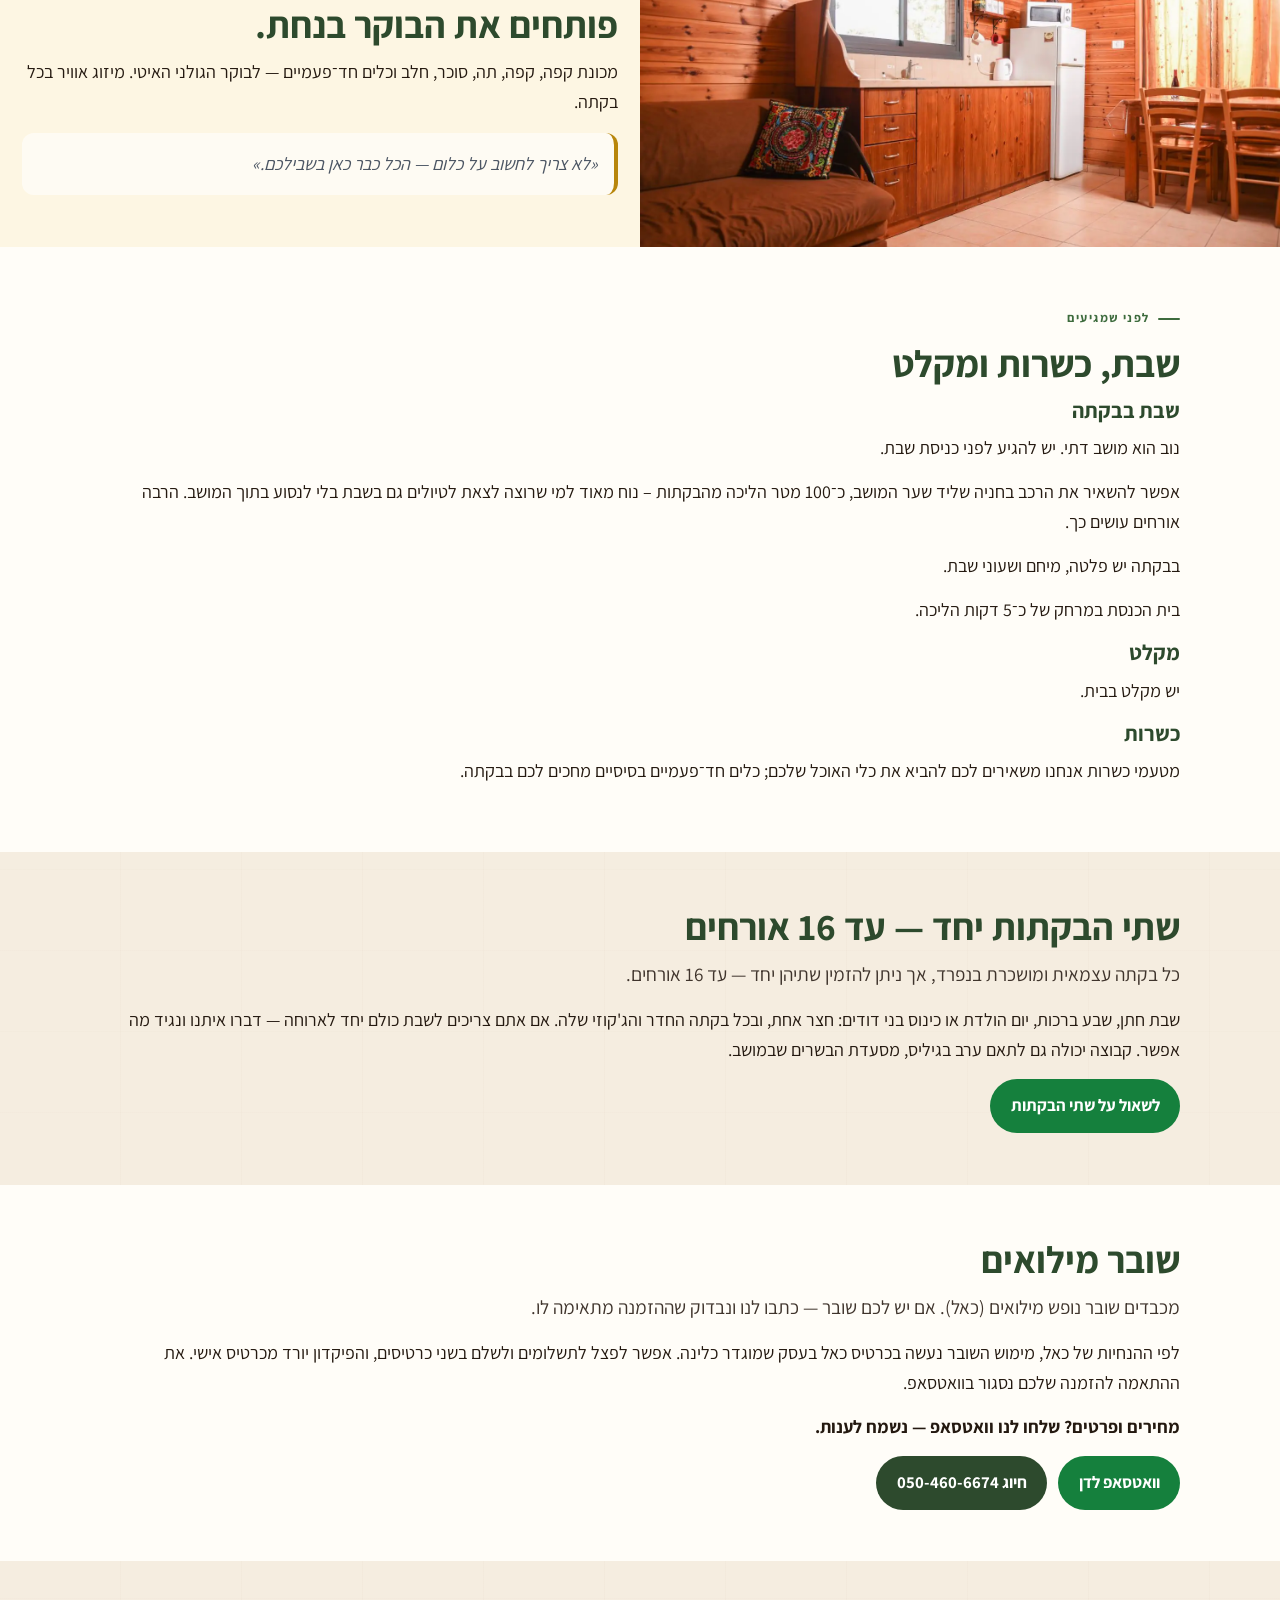
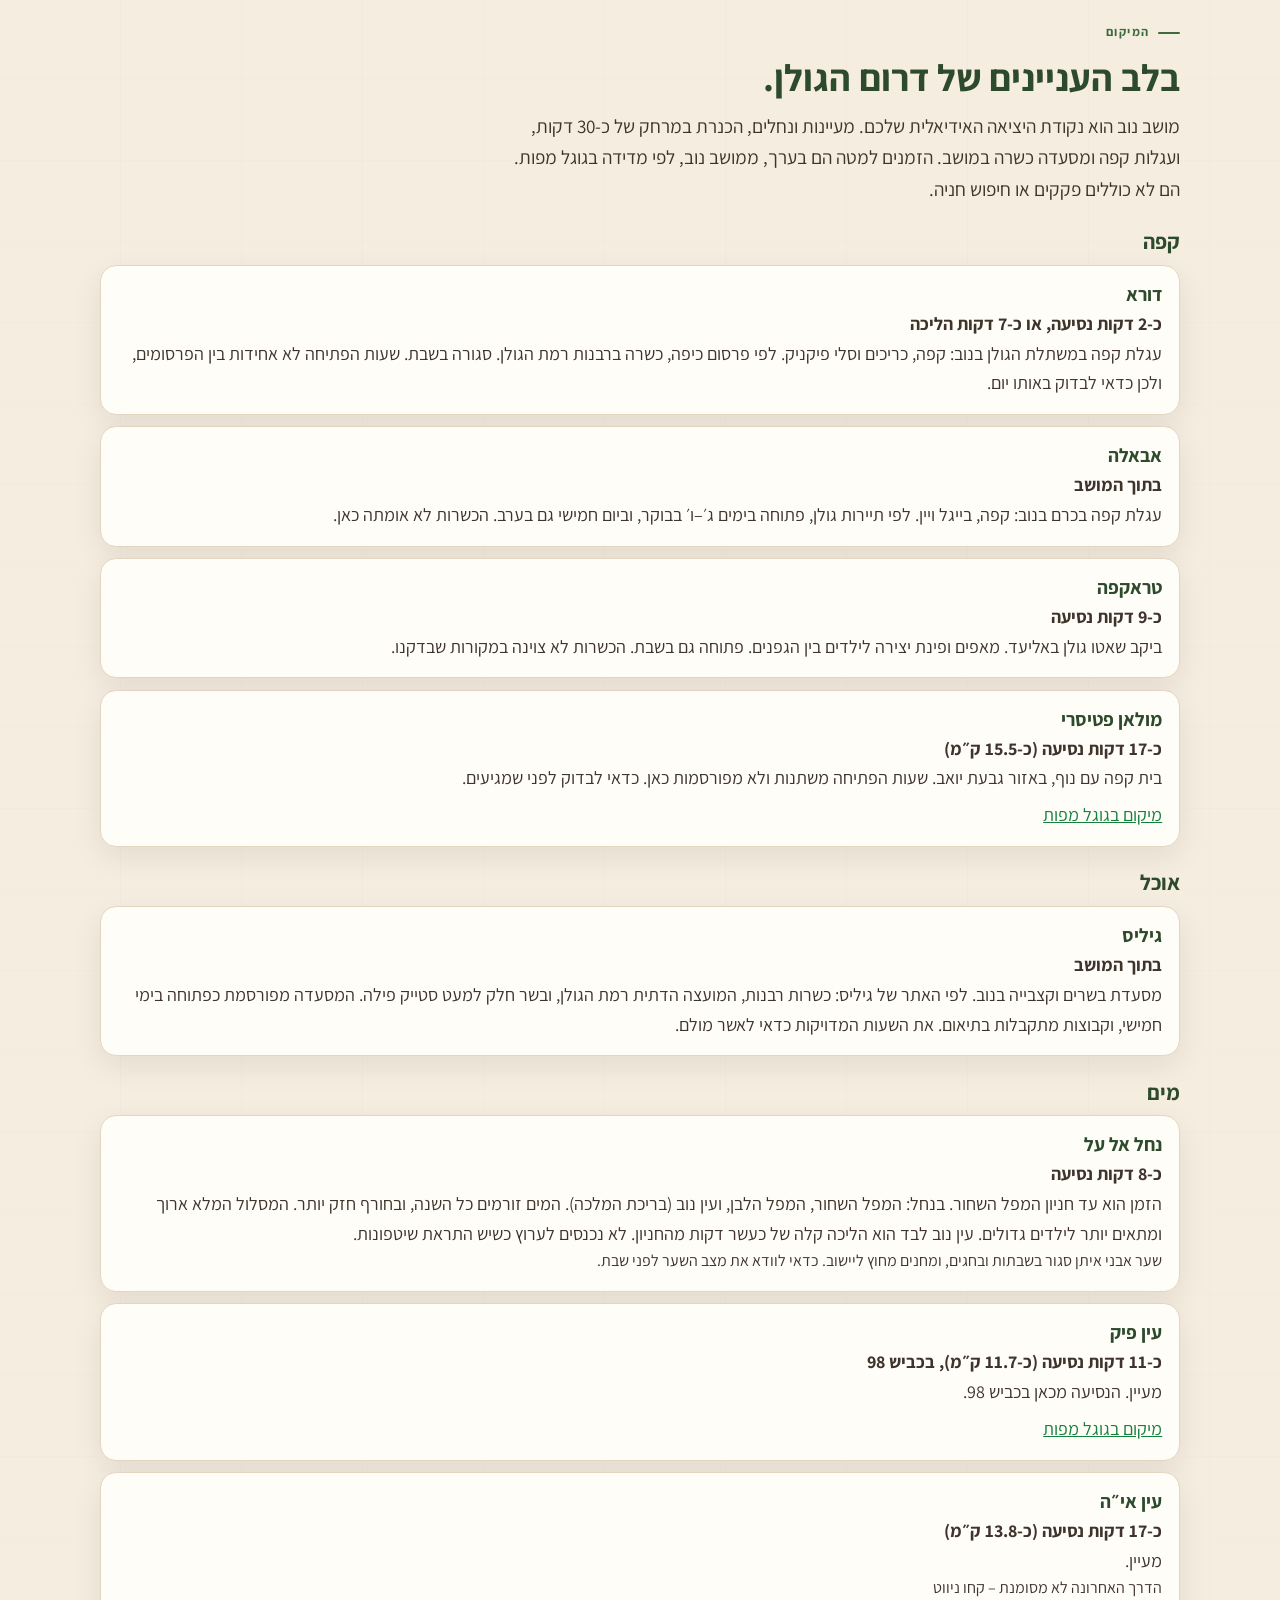
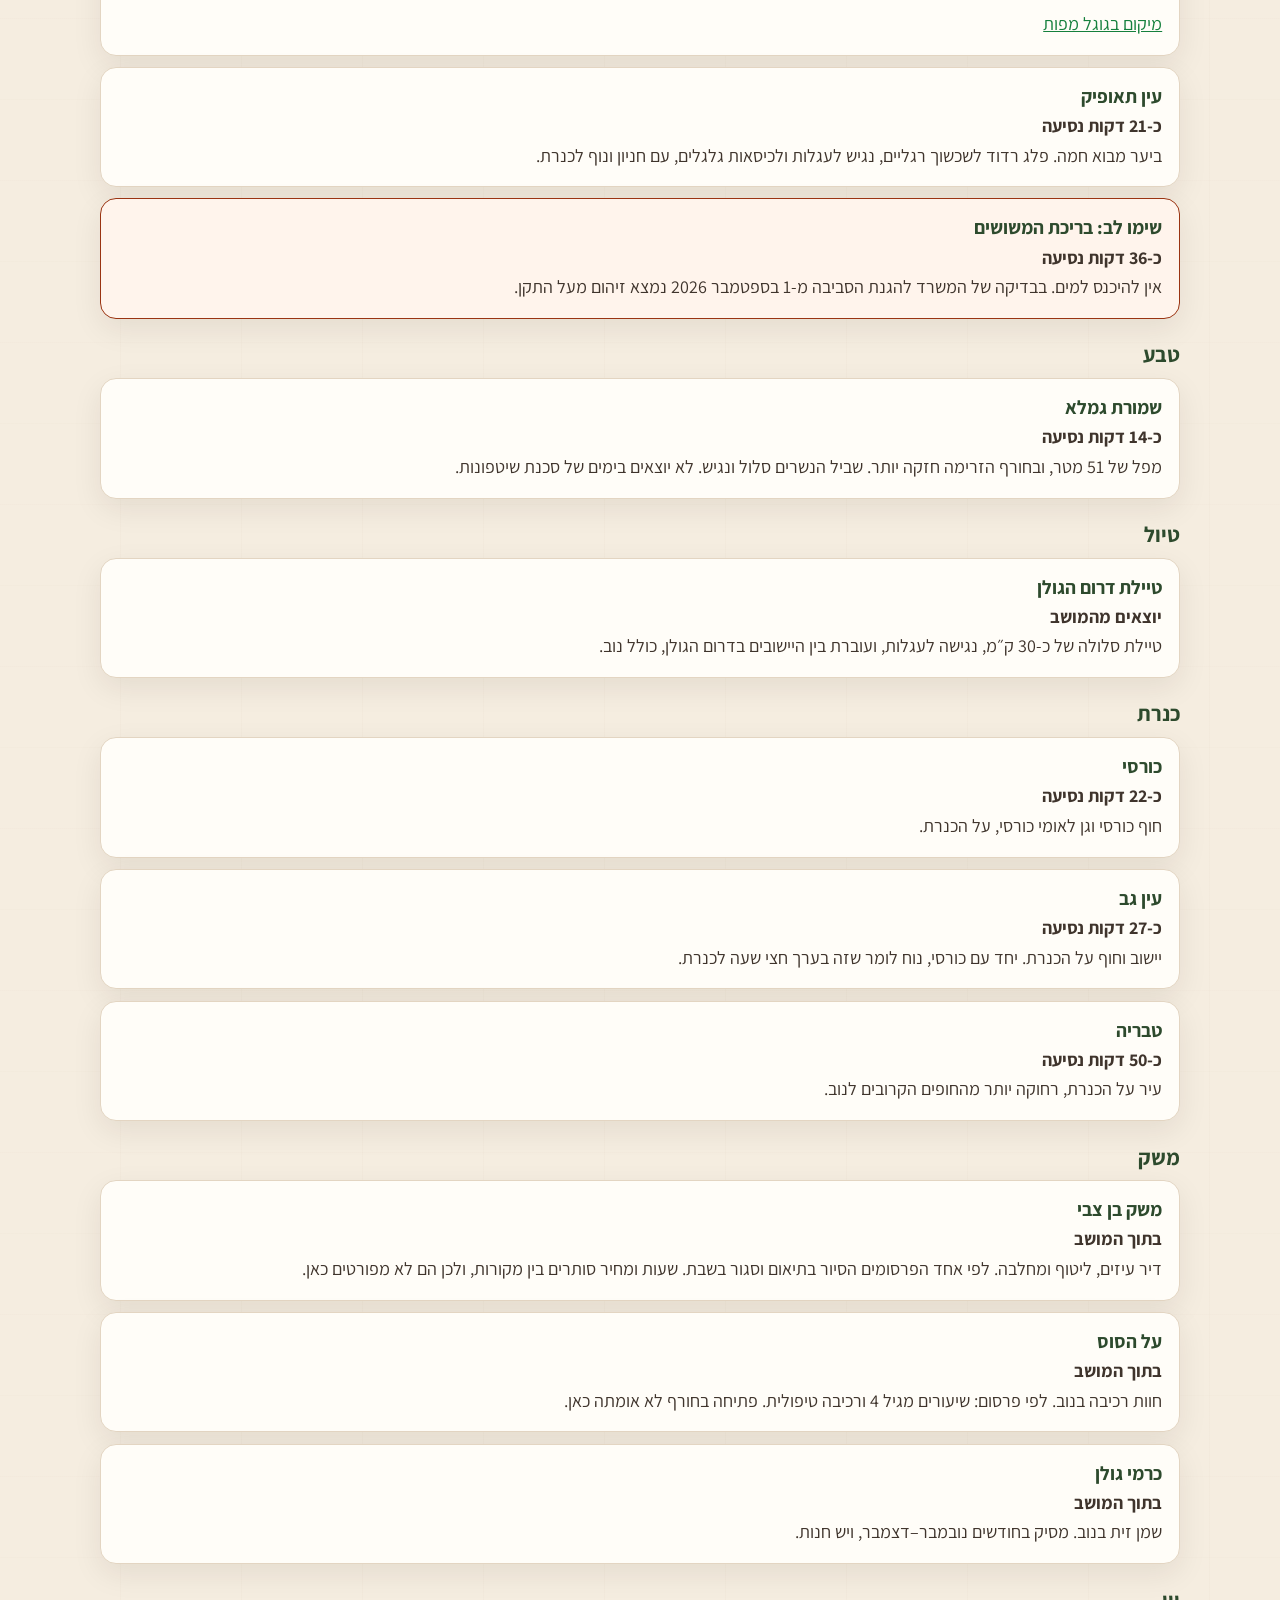
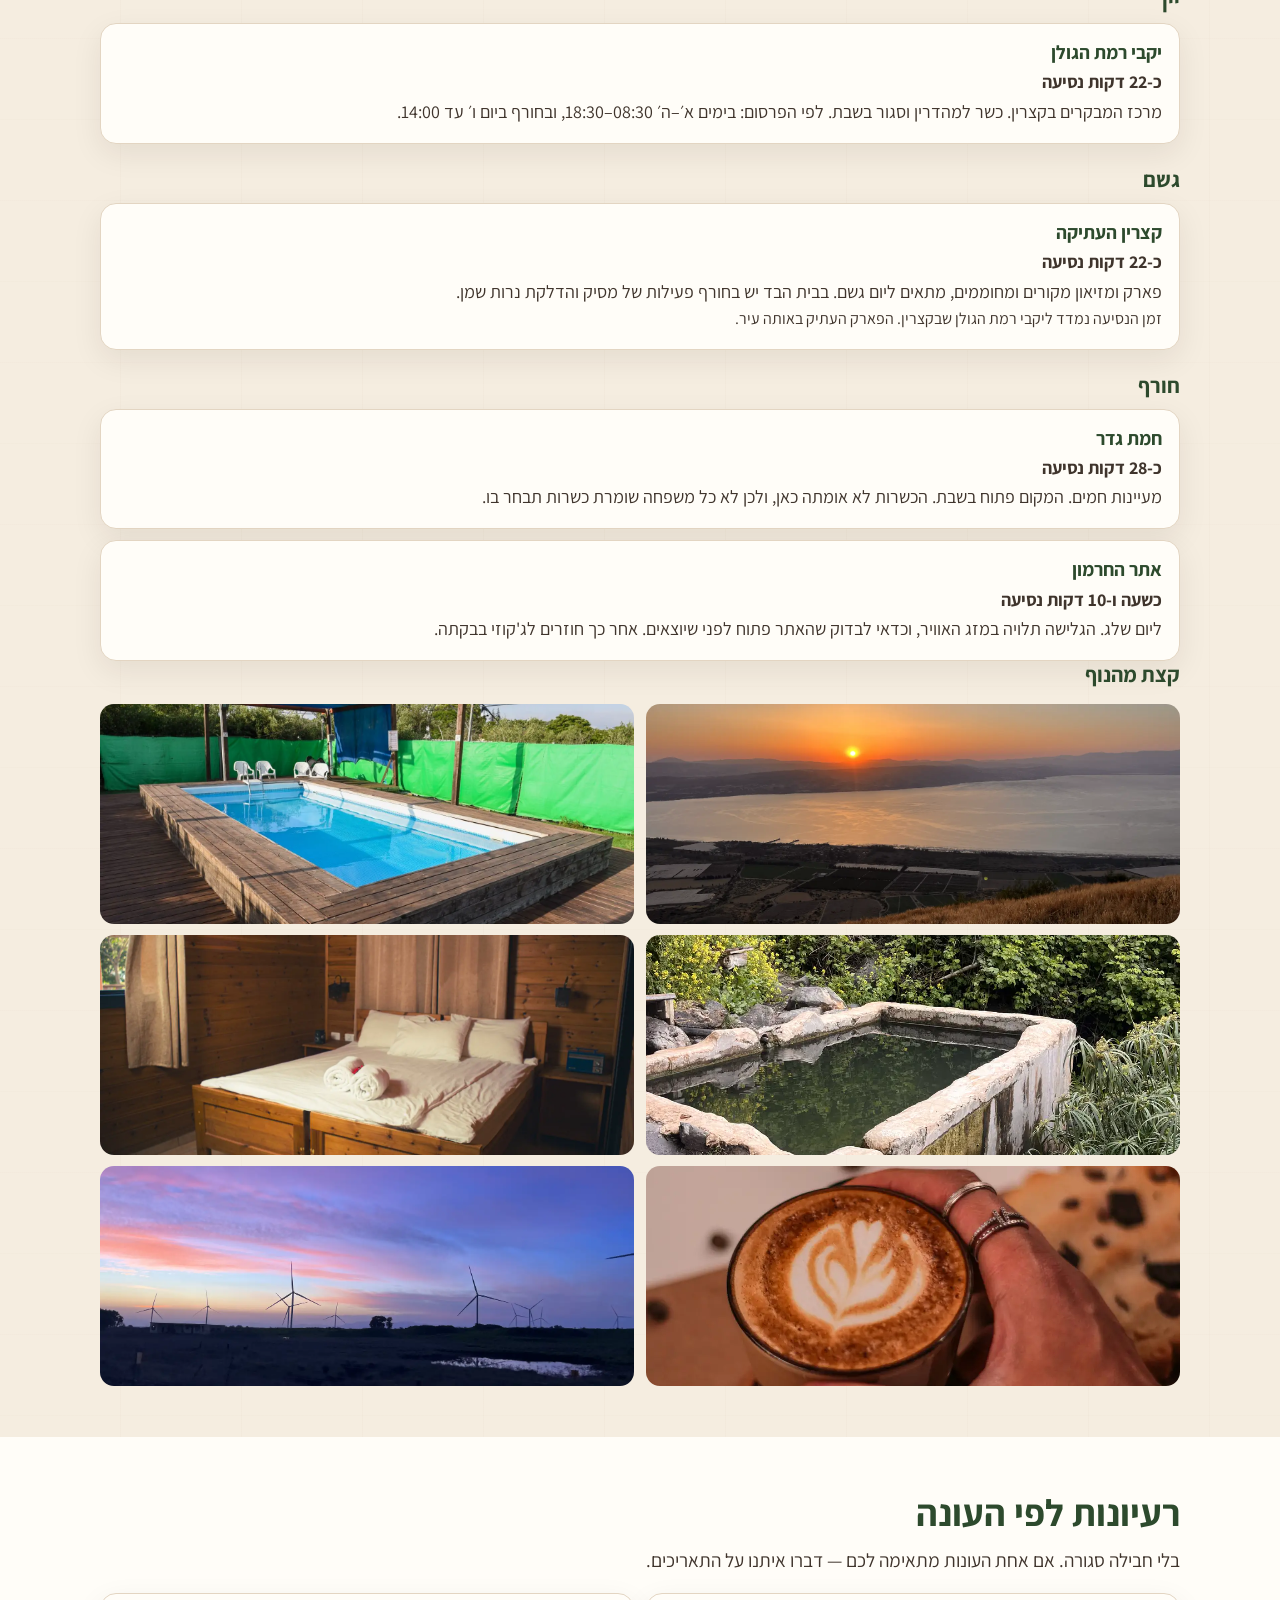
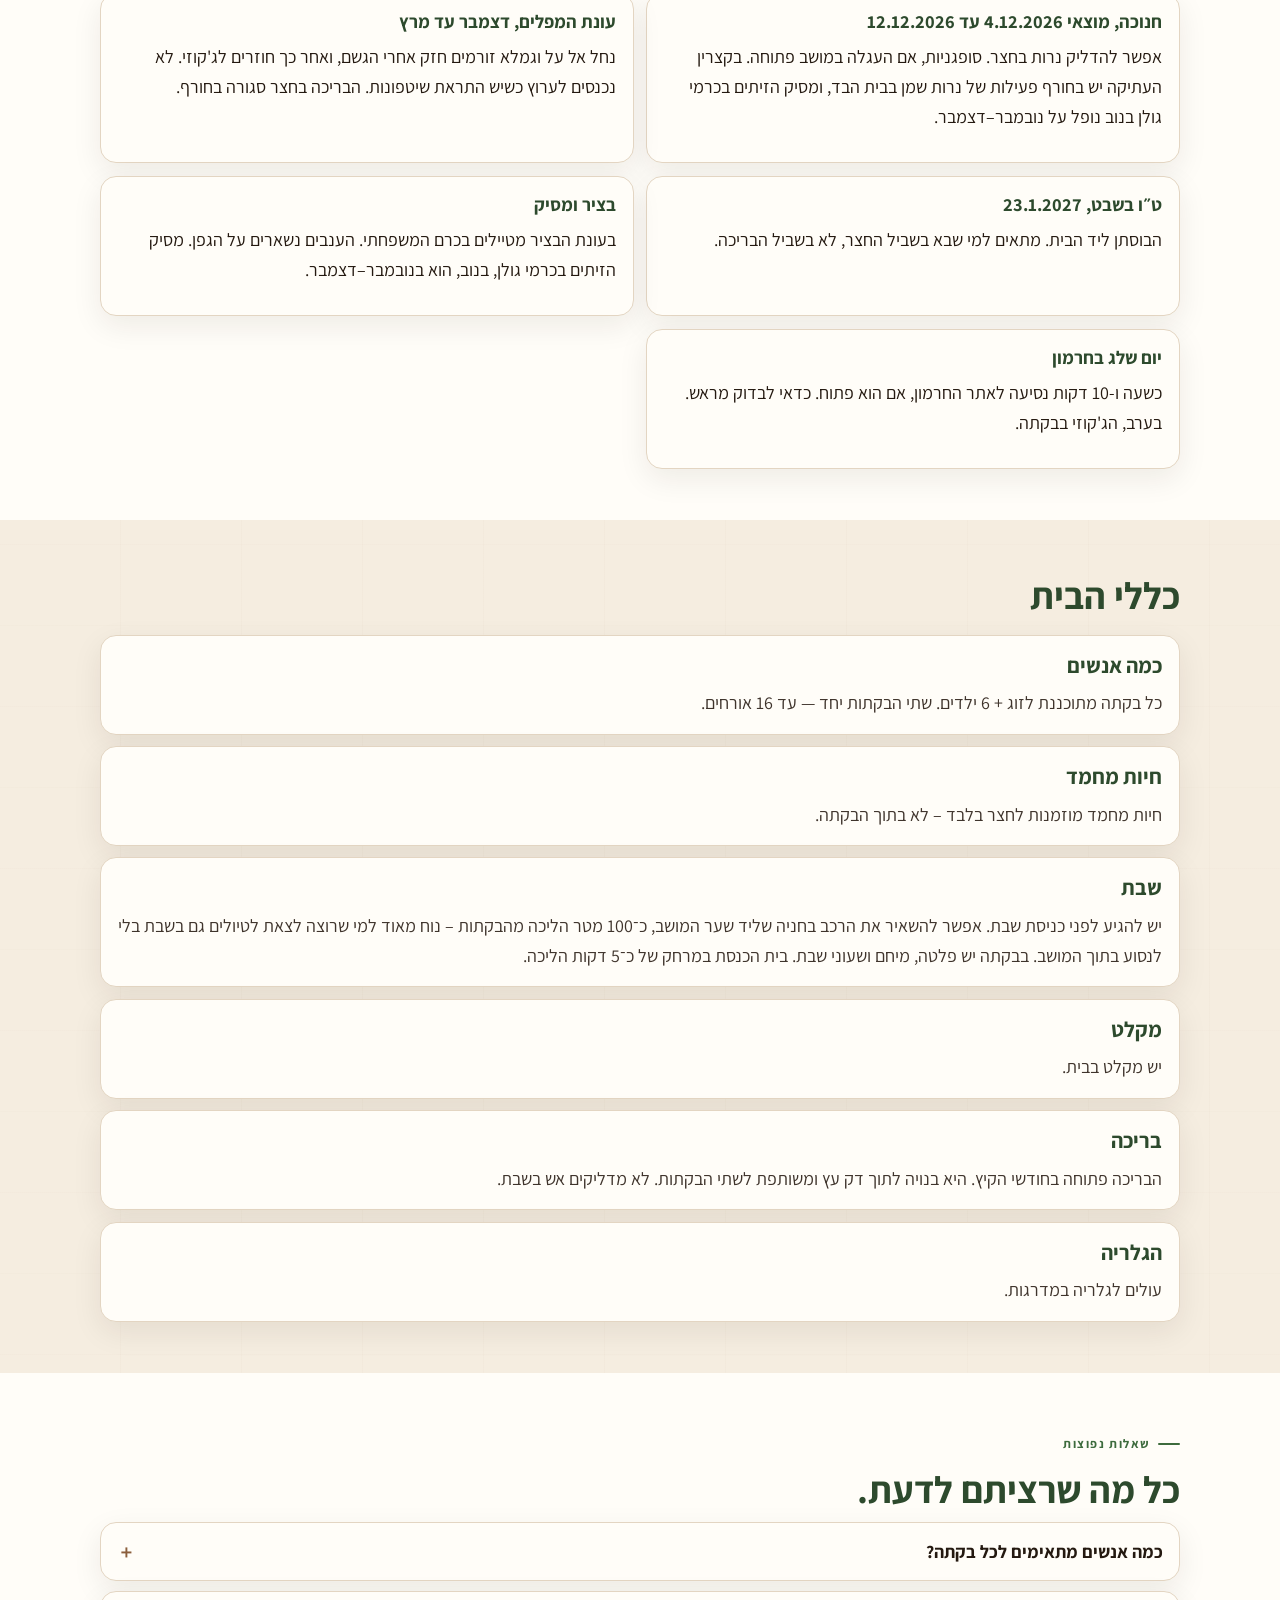
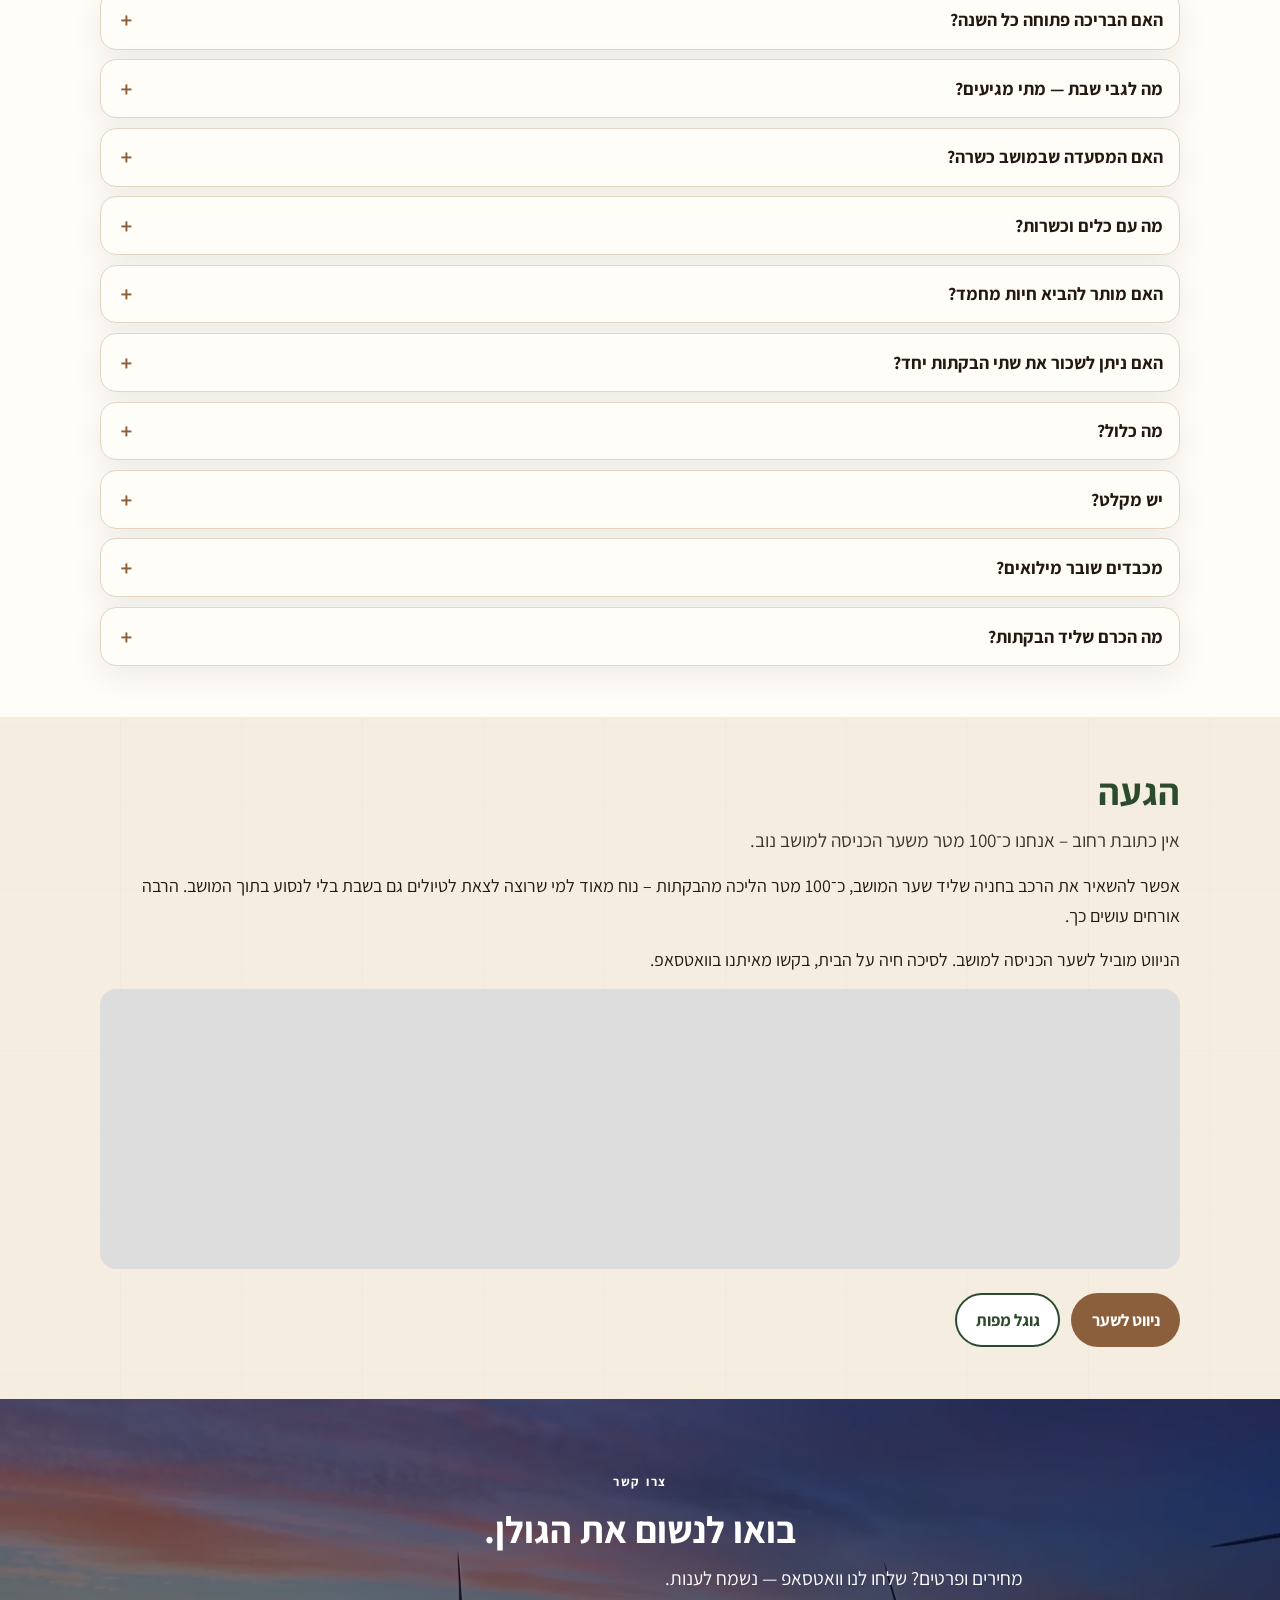
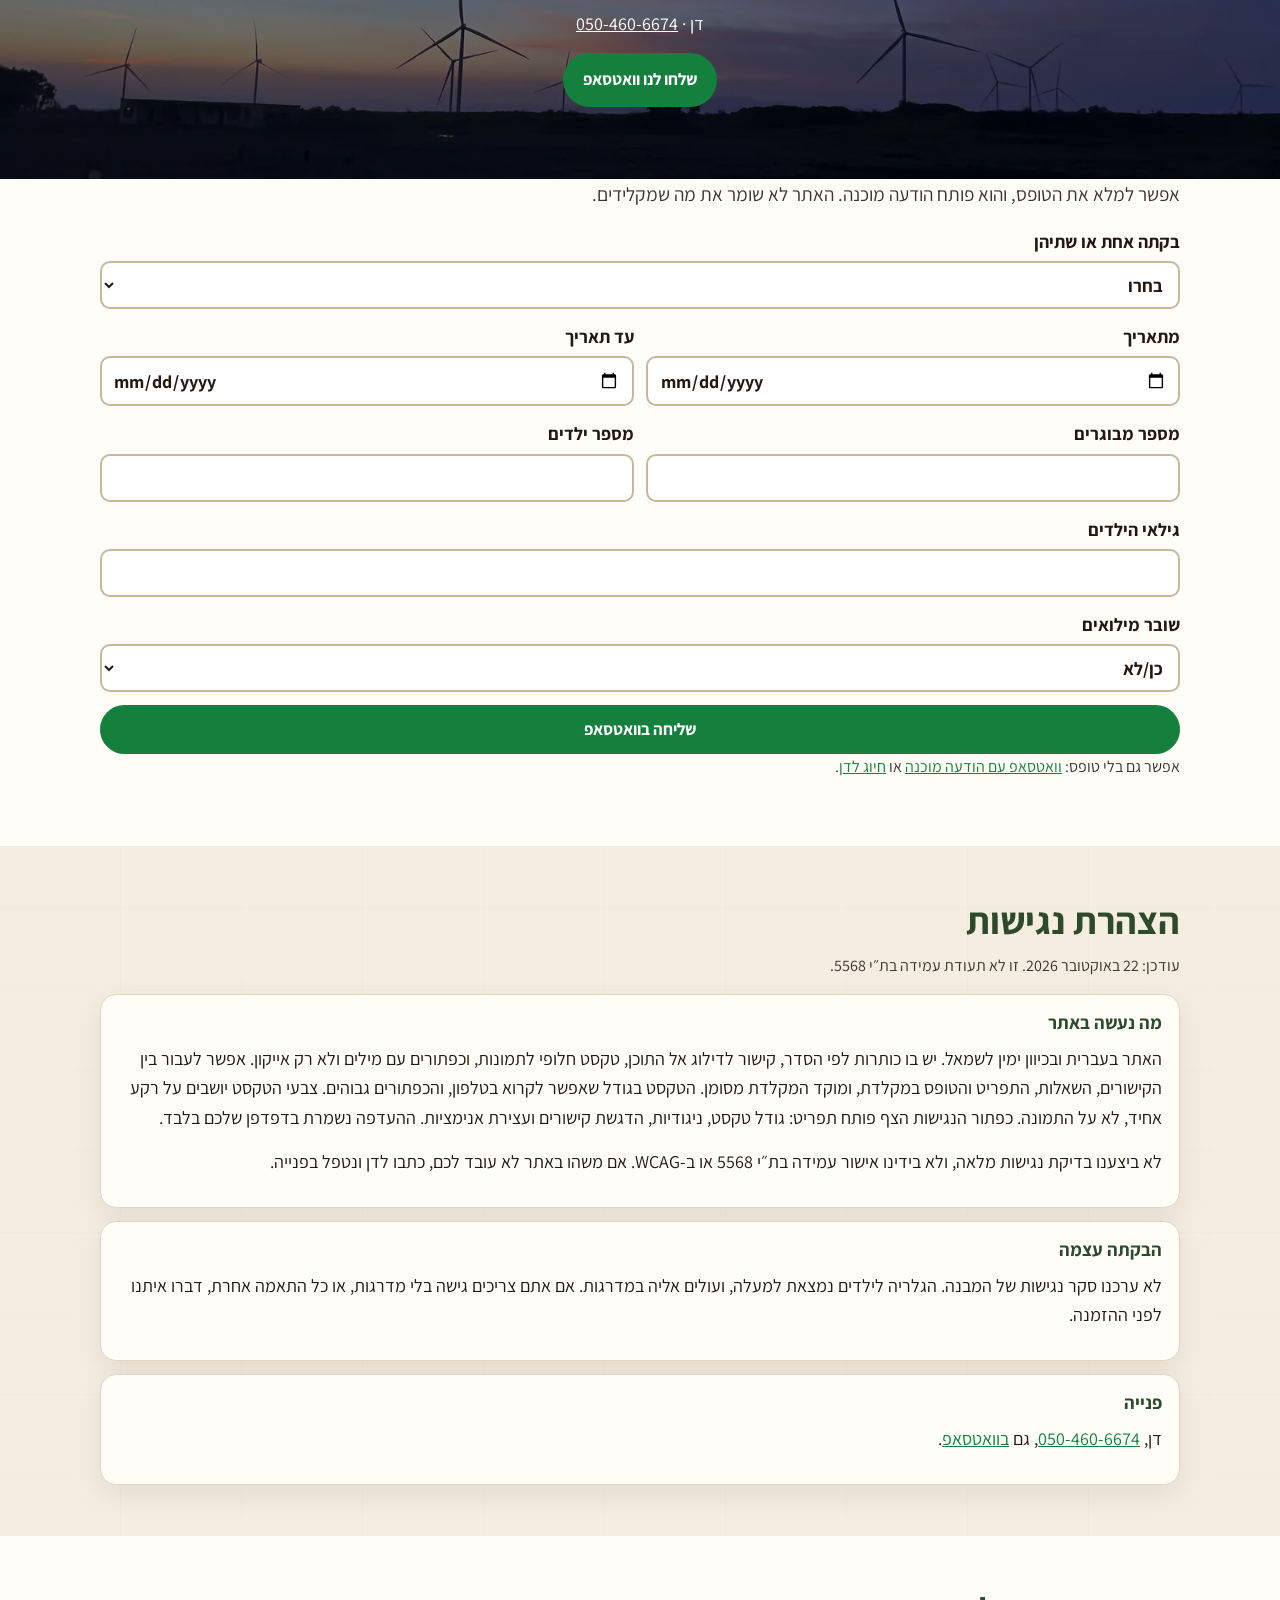
==== commit aa709dbe: "Keep the first screen painted when the stylesheet never arrives. Cap ordinary images so a missing st" ====
--- a/index.html
+++ b/index.html
@@ -32,18 +32,43 @@
 <link rel="apple-touch-icon" href="images/og/apple-touch-icon.png">
 <style>
 svg{max-width:28px;max-height:28px;overflow:hidden}
-body{margin:0}
+body{margin:0;font-family:Assistant,"Segoe UI","Arial Hebrew",Arial,sans-serif;font-size:1.125rem;line-height:1.65}
+img{max-width:100%;height:auto;display:block}
+.skip{position:absolute;top:-4rem}
 .hero{position:relative;min-height:100vh;min-height:100svh;display:flex;align-items:flex-end;overflow:hidden;color:#fff;background:#1a2e1a}
 .hero-bg{position:absolute;inset:0;width:100%;height:100%;max-width:none;object-fit:cover;object-position:center}
 .hero-overlay{position:absolute;inset:0;background:linear-gradient(180deg,rgba(0,0,0,.38) 0%,rgba(0,0,0,.08) 38%,rgba(0,0,0,.68) 100%)}
 .hero-content{position:relative;z-index:2;width:min(64rem,calc(100% - 3rem));margin-inline:auto;padding-top:5.5rem;padding-bottom:calc(7.75rem + env(safe-area-inset-bottom))}
 .brandbar{position:absolute;top:0;left:0;right:0;z-index:20;background:transparent;color:#fff}
-.brandbar-inner{width:min(1080px,calc(100% - 2.4rem));margin-inline:auto;display:flex;align-items:center;justify-content:space-between;min-height:4rem}
-.brand,.hero h1,.hero-body,.loc-pill{color:#fff;text-decoration:none}
-.hero h1{font-size:clamp(2.25rem,7vw,5.5rem);line-height:1.25;margin:0 0 .6rem}
-.hero-sub{color:#fde047;font-weight:700;font-size:clamp(1.4rem,4vw,3.25rem);margin:0 0 1rem}
-.loc-pill{display:inline-flex;align-items:center;gap:.4rem}
-.nav-wa,.lang-link{color:#fff}
+.brandbar-inner{width:min(1080px,calc(100% - 2.4rem));margin-inline:auto;display:flex;align-items:center;justify-content:space-between;gap:.75rem;min-height:4rem}
+.bar-actions{display:flex;align-items:center;gap:.55rem}
+.brand{color:#fff;text-decoration:none;font-weight:700;font-size:1.15rem;line-height:1.2}
+.brand small{display:block;font-weight:400;font-size:.78rem;opacity:.85}
+.hero h1{color:#fff;font-size:clamp(2.25rem,7vw,5.5rem);line-height:1.25;margin:0 0 .6rem}
+.hero-sub{color:#fde047;font-weight:700;font-size:clamp(1.4rem,4vw,3.25rem);line-height:1.2;margin:0 0 1rem}
+.hero-body{color:rgba(255,255,255,.92);font-size:clamp(1rem,2vw,1.15rem);max-width:40rem;margin:0 0 1.4rem}
+.loc-pill{display:inline-flex;align-items:center;gap:.4rem;margin:0 0 1rem;color:#fff;background:rgba(255,255,255,.15);border:1px solid rgba(255,255,255,.3);border-radius:999px;padding:.35rem .9rem;font-weight:600}
+.actions{display:flex;flex-wrap:wrap;gap:.7rem}
+.btn{display:inline-flex;align-items:center;justify-content:center;gap:.45rem;min-height:48px;padding:.7rem 1.15rem;border-radius:999px;font-weight:700;font-size:1.05rem;text-decoration:none;border:2px solid transparent}
+.btn-wa{background:#15803d;color:#fff}
+.btn-ghost{background:rgba(255,255,255,.15);color:#fff;border-color:rgba(255,255,255,.4)}
+.stats{display:flex;flex-wrap:wrap;gap:1.4rem 2rem;list-style:none;padding:1.4rem 0 0;margin:2rem 0 0;border-top:1px solid rgba(255,255,255,.2)}
+.stats strong{display:block;font-size:1.85rem;color:#fde047;line-height:1.1}
+.stats span{color:rgba(255,255,255,.78);font-weight:500;font-size:.95rem}
+.lang-link{color:#fff;text-decoration:none;font-weight:700;border:1px solid rgba(255,255,255,.35);border-radius:999px;padding:.35rem .75rem;min-height:40px;display:inline-flex;align-items:center}
+.nav-wa{display:inline-flex;align-items:center;gap:.4rem;background:#15803d;color:#fff;text-decoration:none;font-weight:700;border-radius:999px;min-height:40px;padding:.35rem .85rem}
+@media (max-width:799px){
+.section-links{display:none}
+.nav-wa span{position:absolute;width:1px;height:1px;overflow:hidden;clip:rect(0 0 0 0)}
+.nav-wa{flex:0 0 auto;width:42px;height:42px;min-height:42px;padding:0;justify-content:center}
+.lang-link{flex:0 0 auto}
+}
+.dock{position:fixed;left:.65rem;bottom:calc(.65rem + env(safe-area-inset-bottom));z-index:40;display:flex;width:auto;max-width:calc(100% - 5.2rem);gap:.3rem;padding:.28rem;background:rgba(244,239,228,.96);border:1px solid #e3d5c2;border-radius:999px}
+.dock a{display:flex;align-items:center;justify-content:center;min-height:40px;padding:.35rem .7rem;border-radius:999px;color:#fff;text-decoration:none;font-weight:700;font-size:.92rem}
+.dock .wa{background:#15803d}.dock .call{background:#2d4a2d}.dock .go{background:#8b5e3c}
+#a11y-btn{position:fixed;right:.7rem;bottom:calc(.7rem + env(safe-area-inset-bottom));z-index:60;width:52px;height:52px;border:0;border-radius:50%;background:#2d4a2d;color:#fff;padding:0;display:flex;align-items:center;justify-content:center}
+.a11y-btn-label{position:absolute;width:1px;height:1px;overflow:hidden;clip:rect(0 0 0 0)}
+#a11y-btn svg{width:28px;height:28px}
 </style>
 <link rel="stylesheet" href="css/styles.css">
 <!--
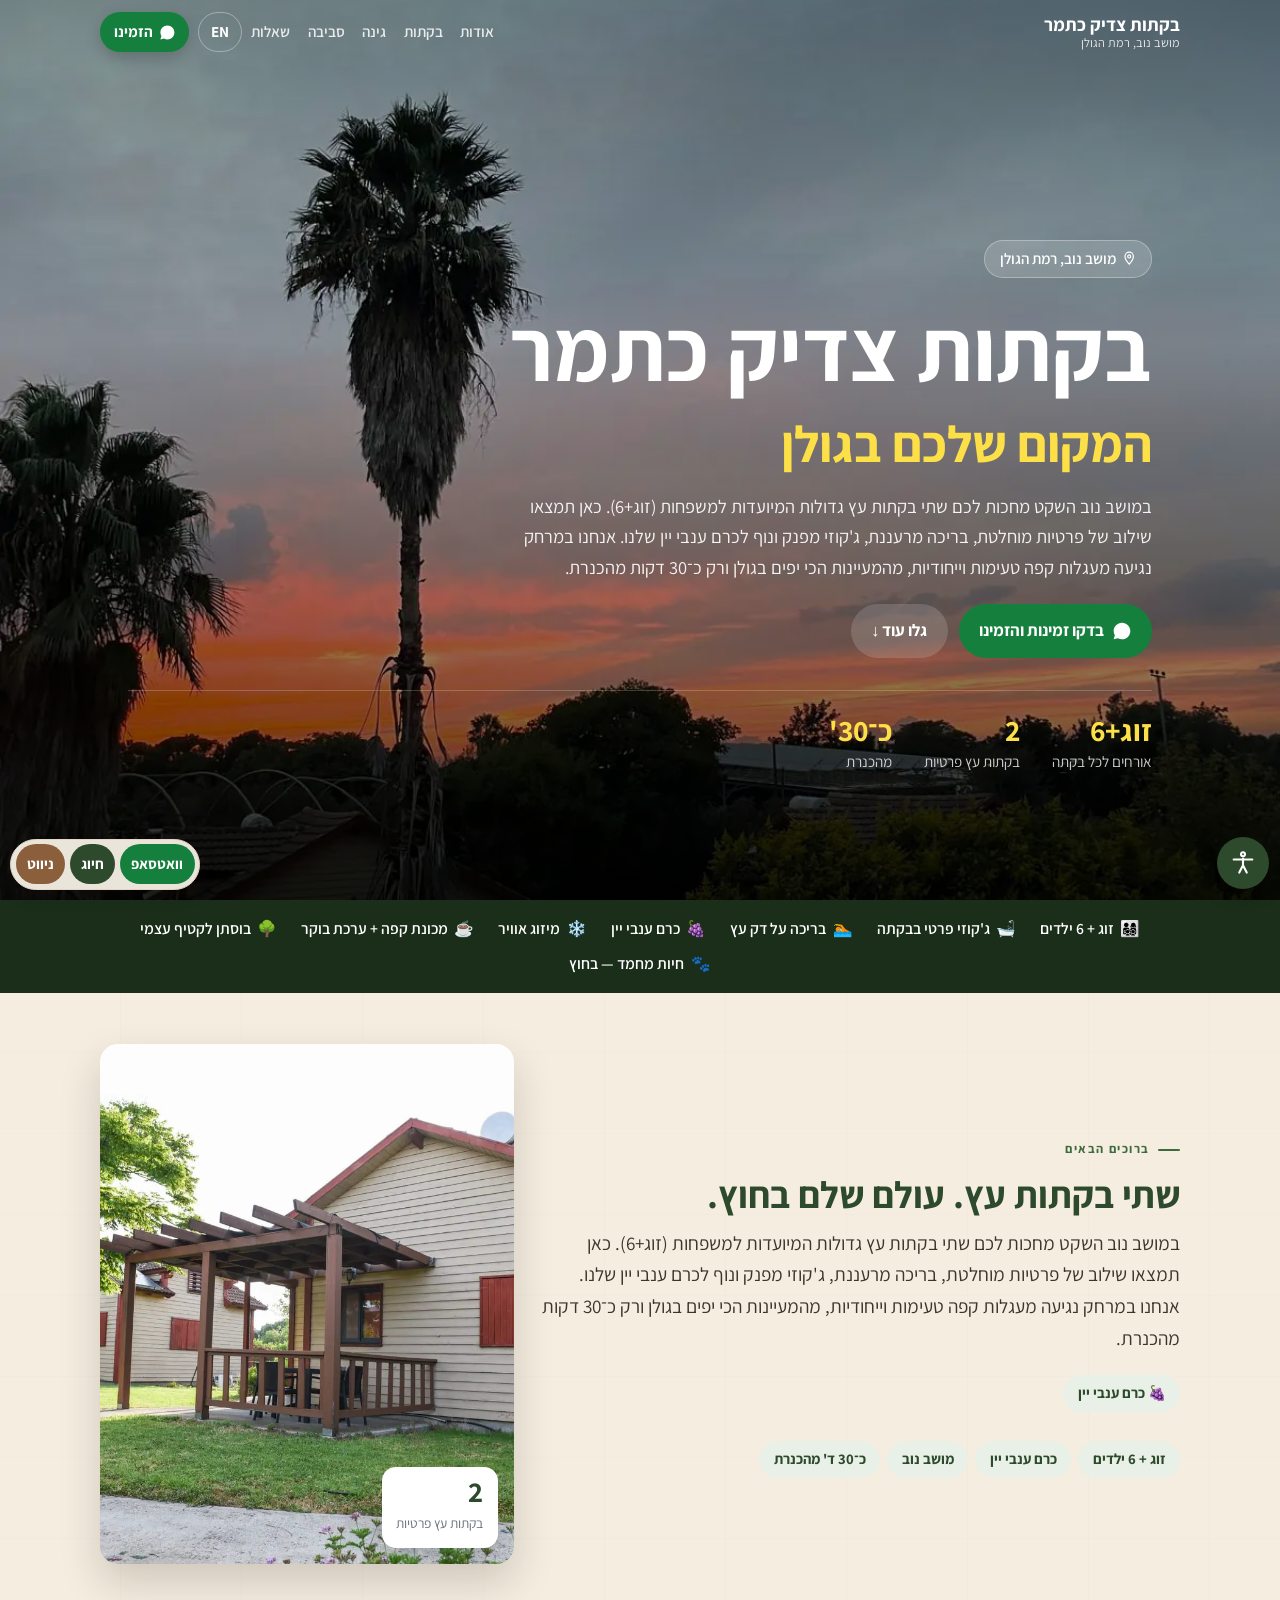
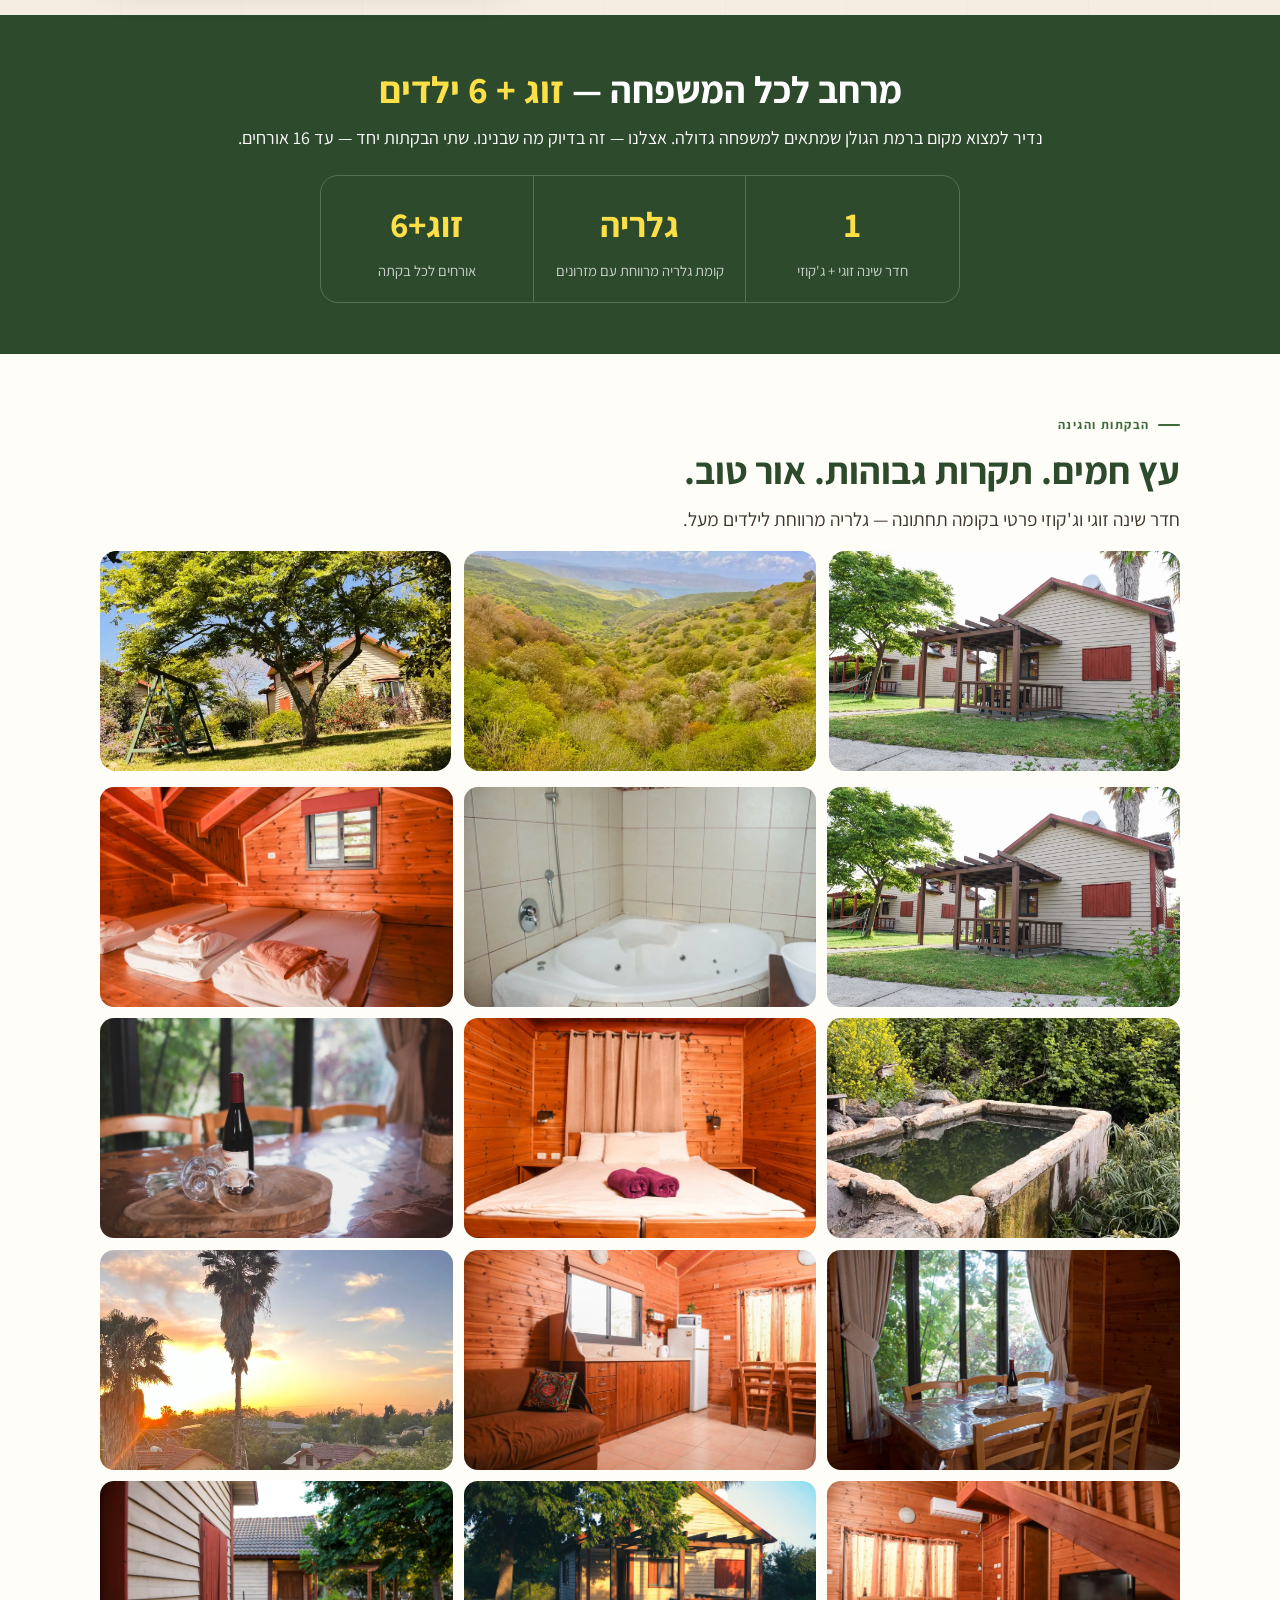
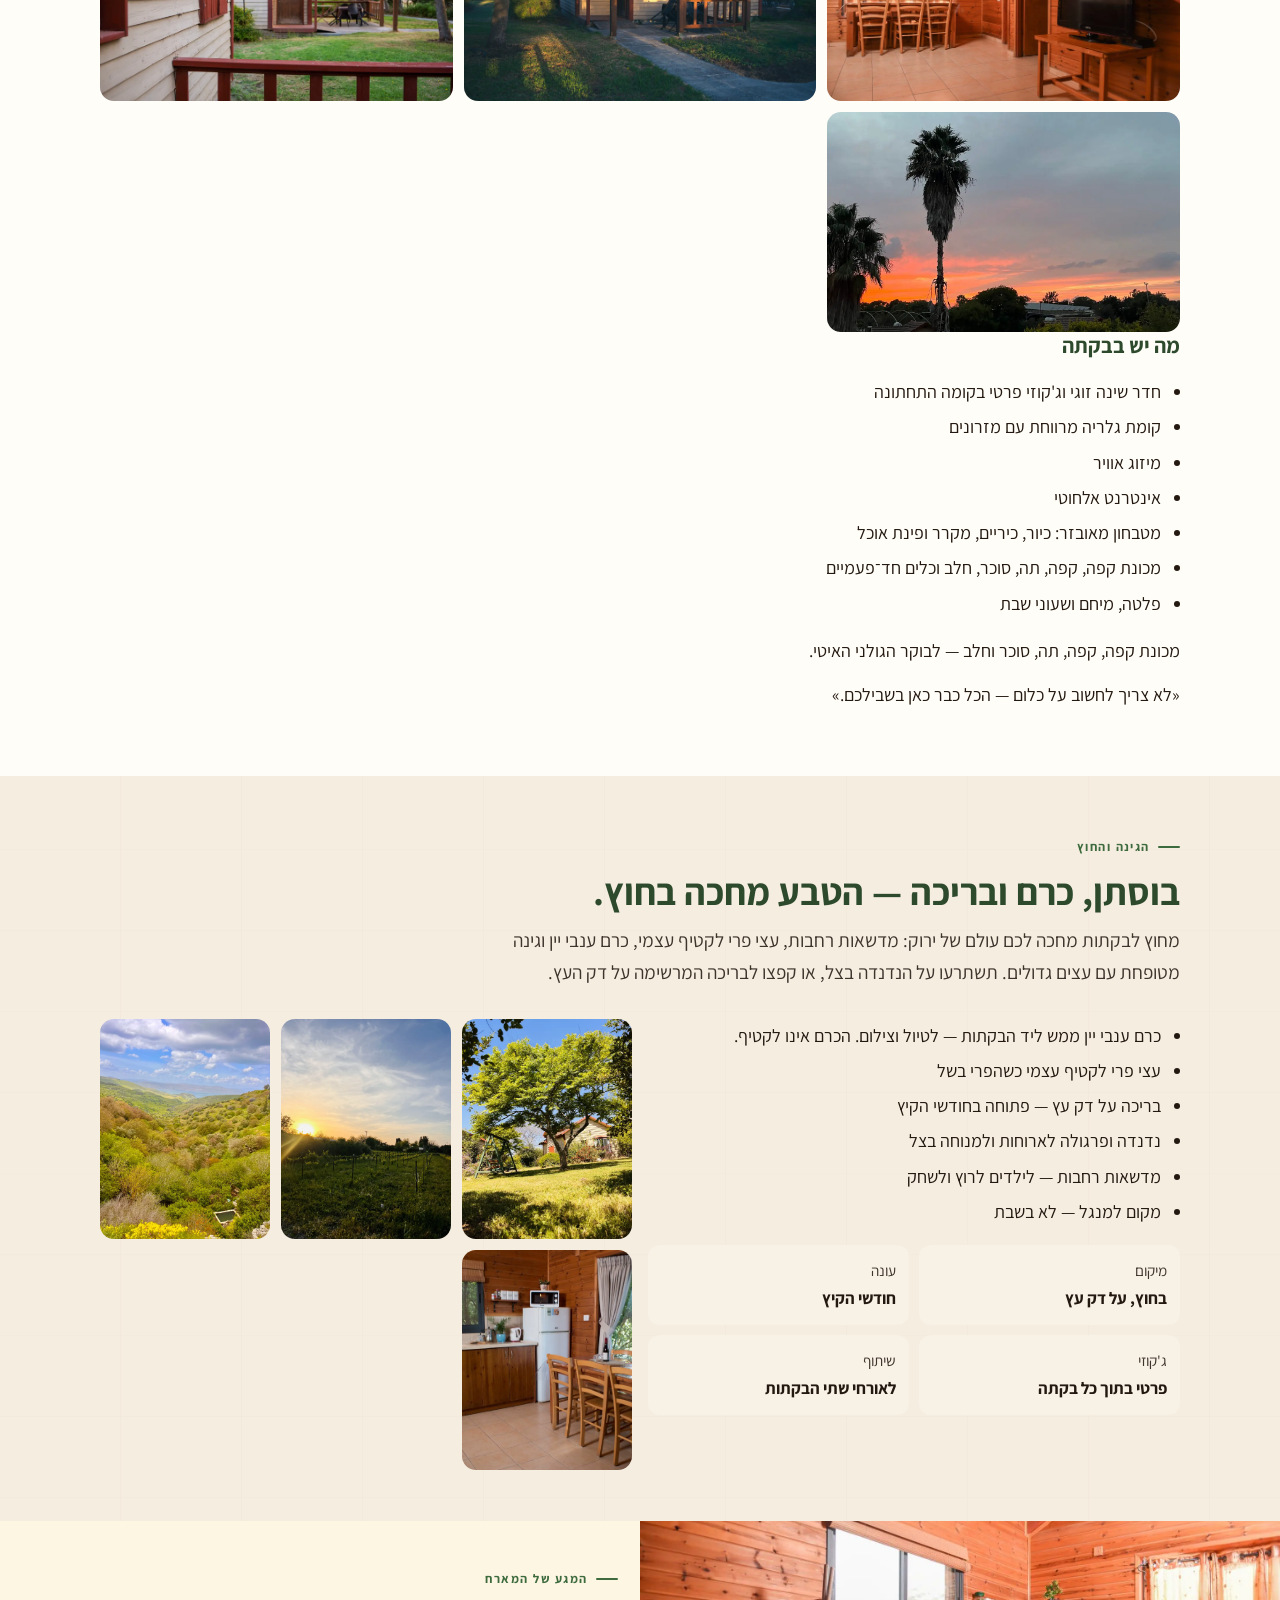
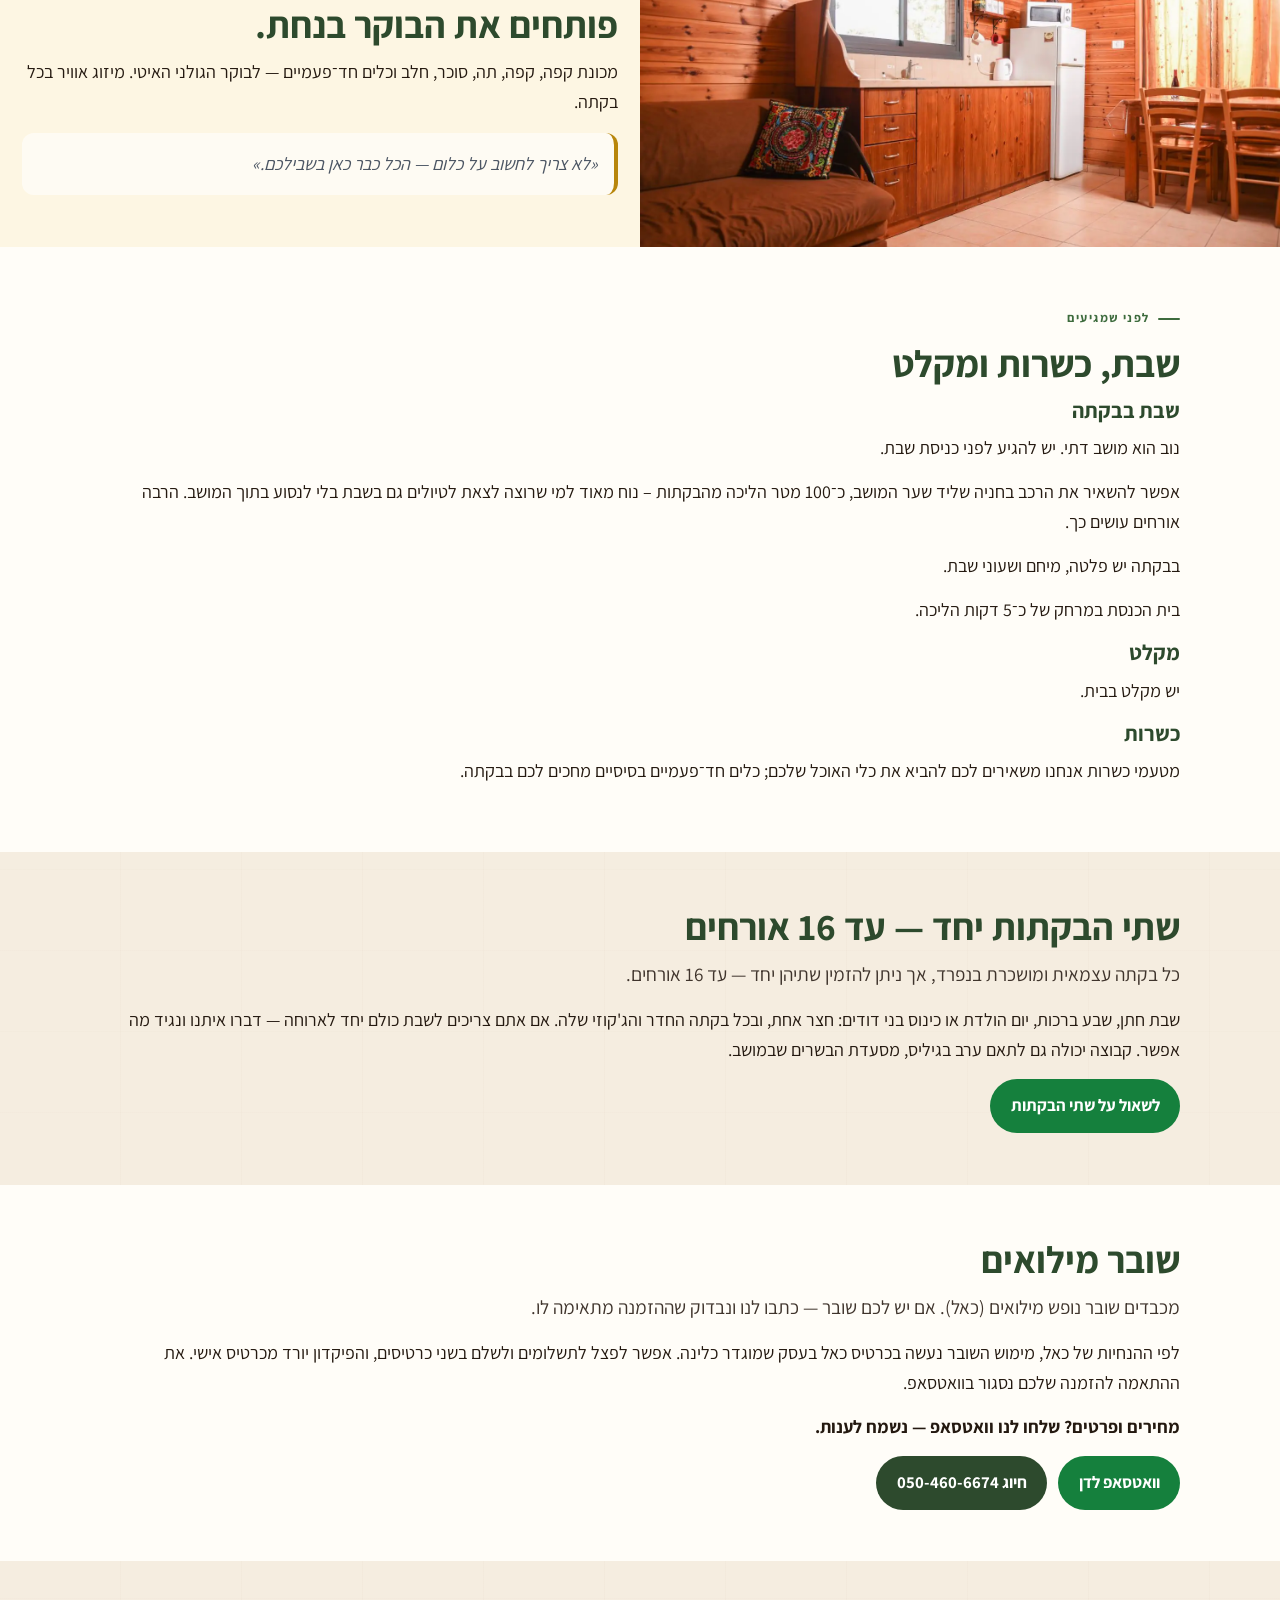
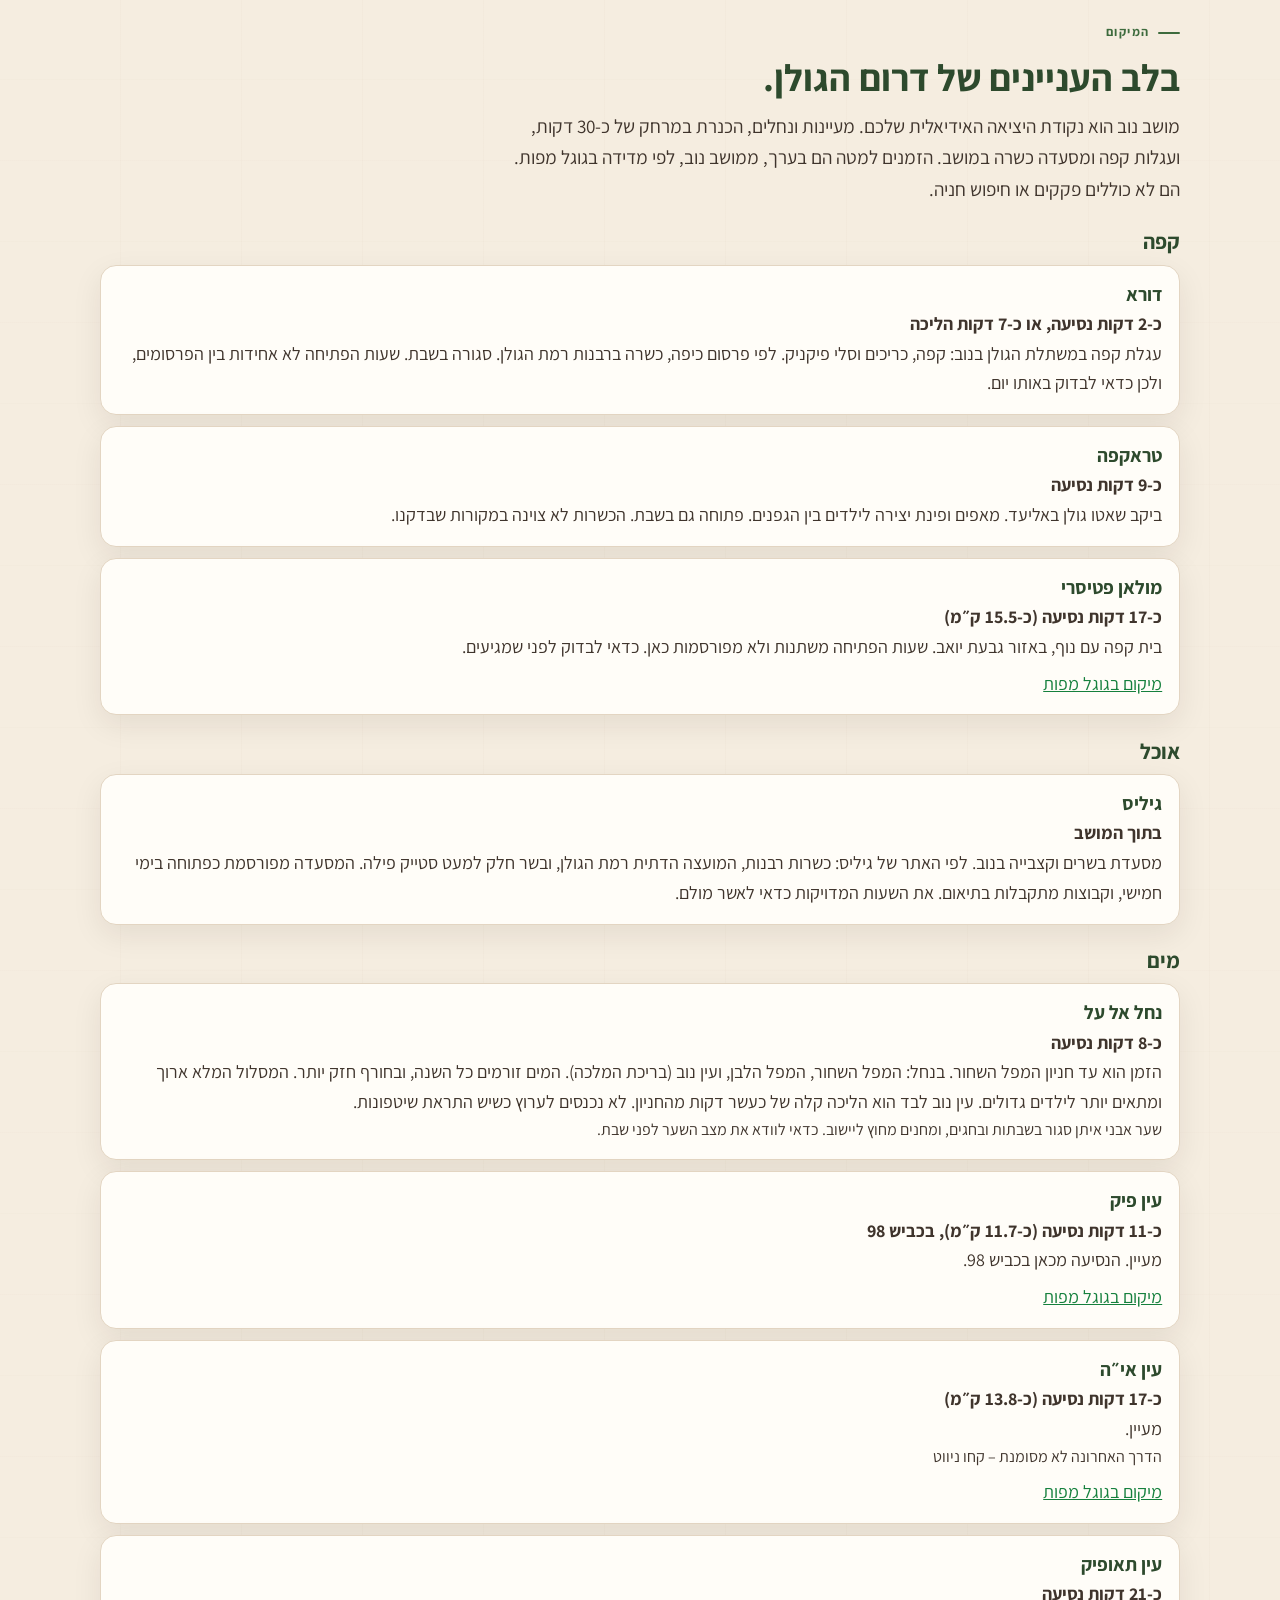
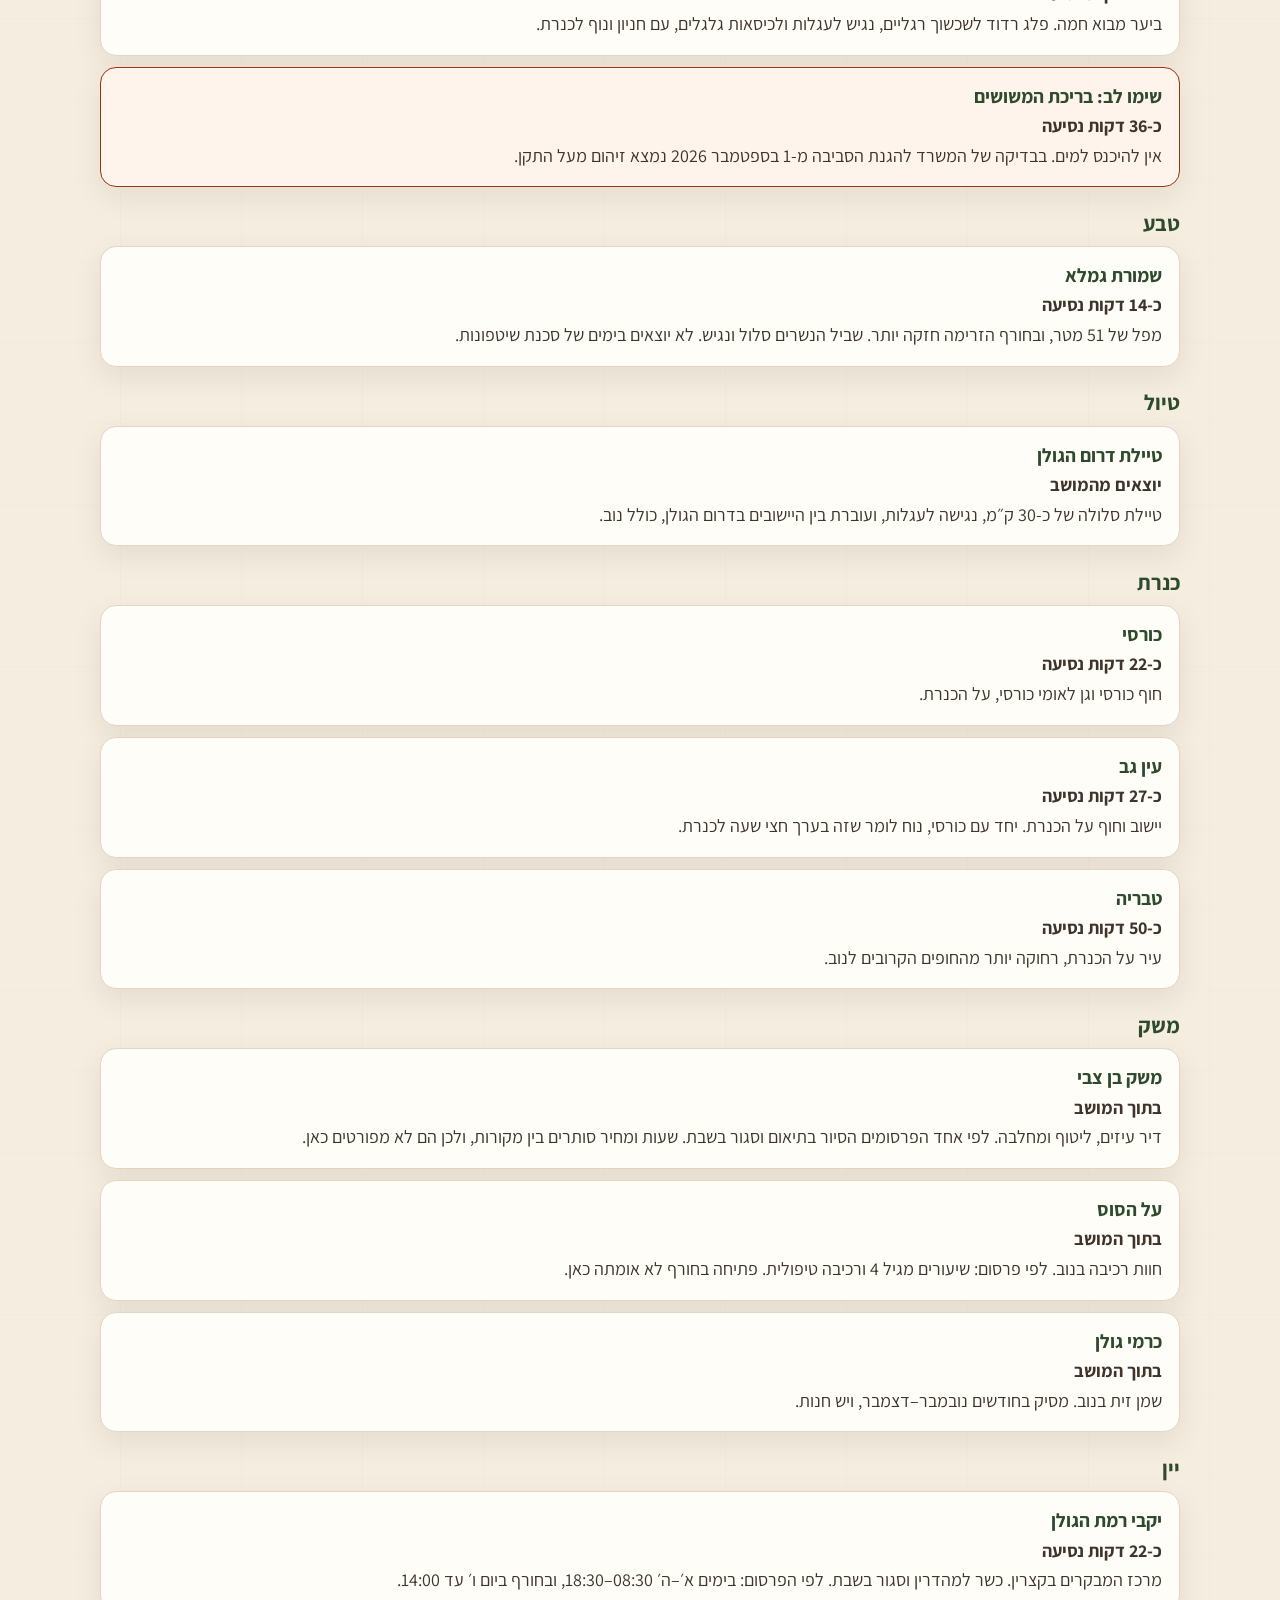
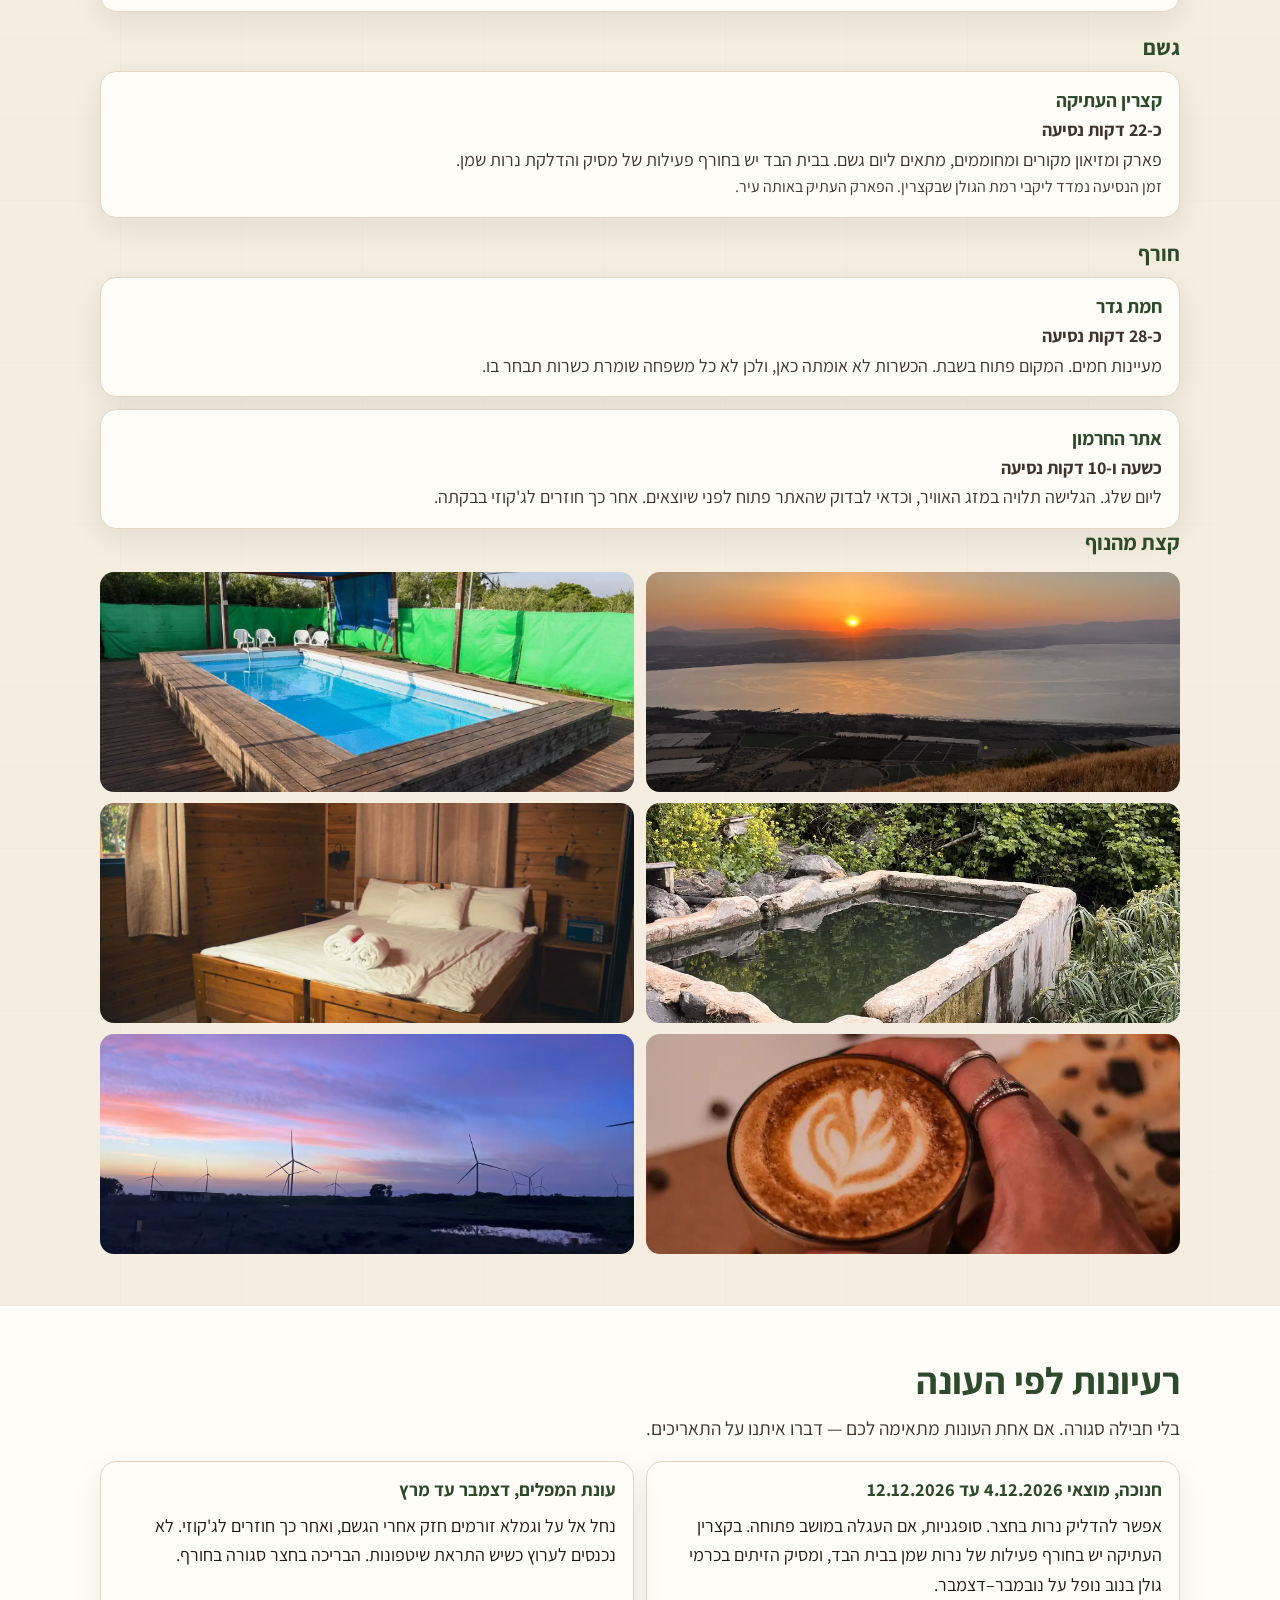
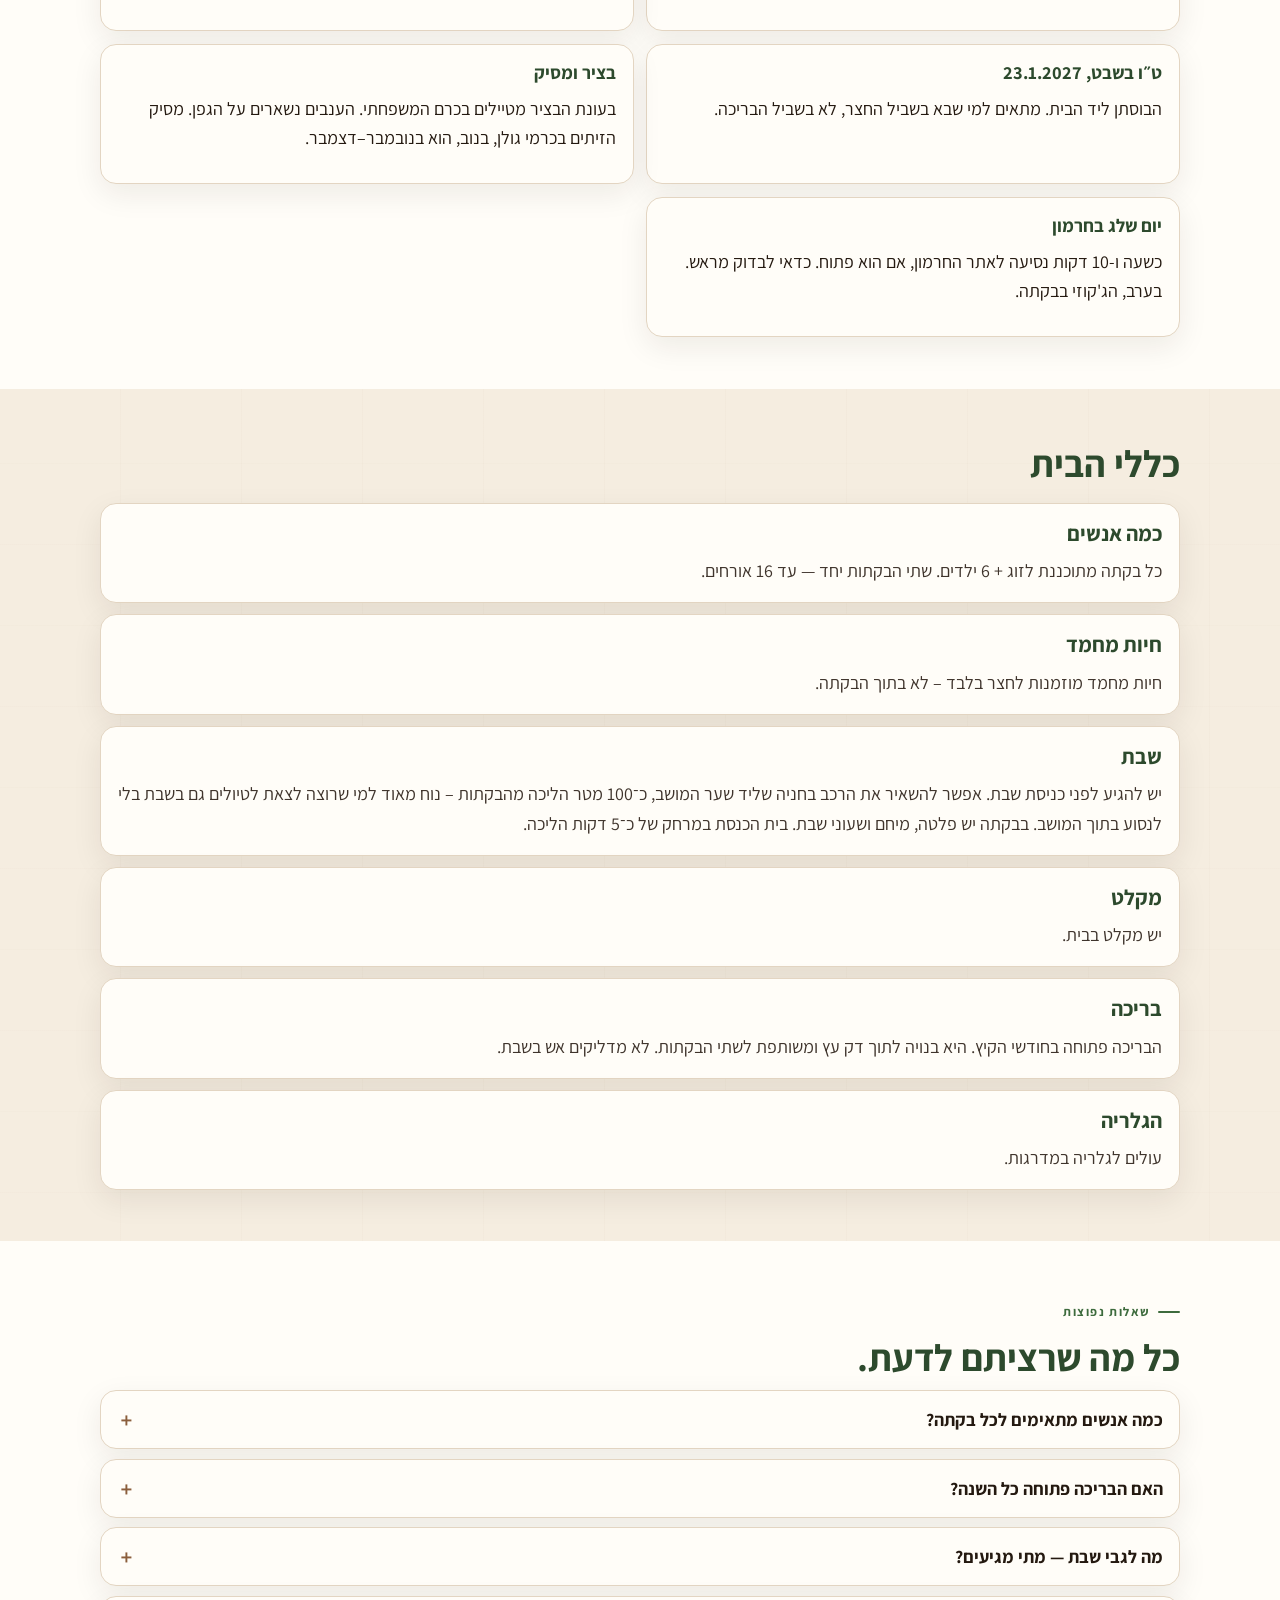
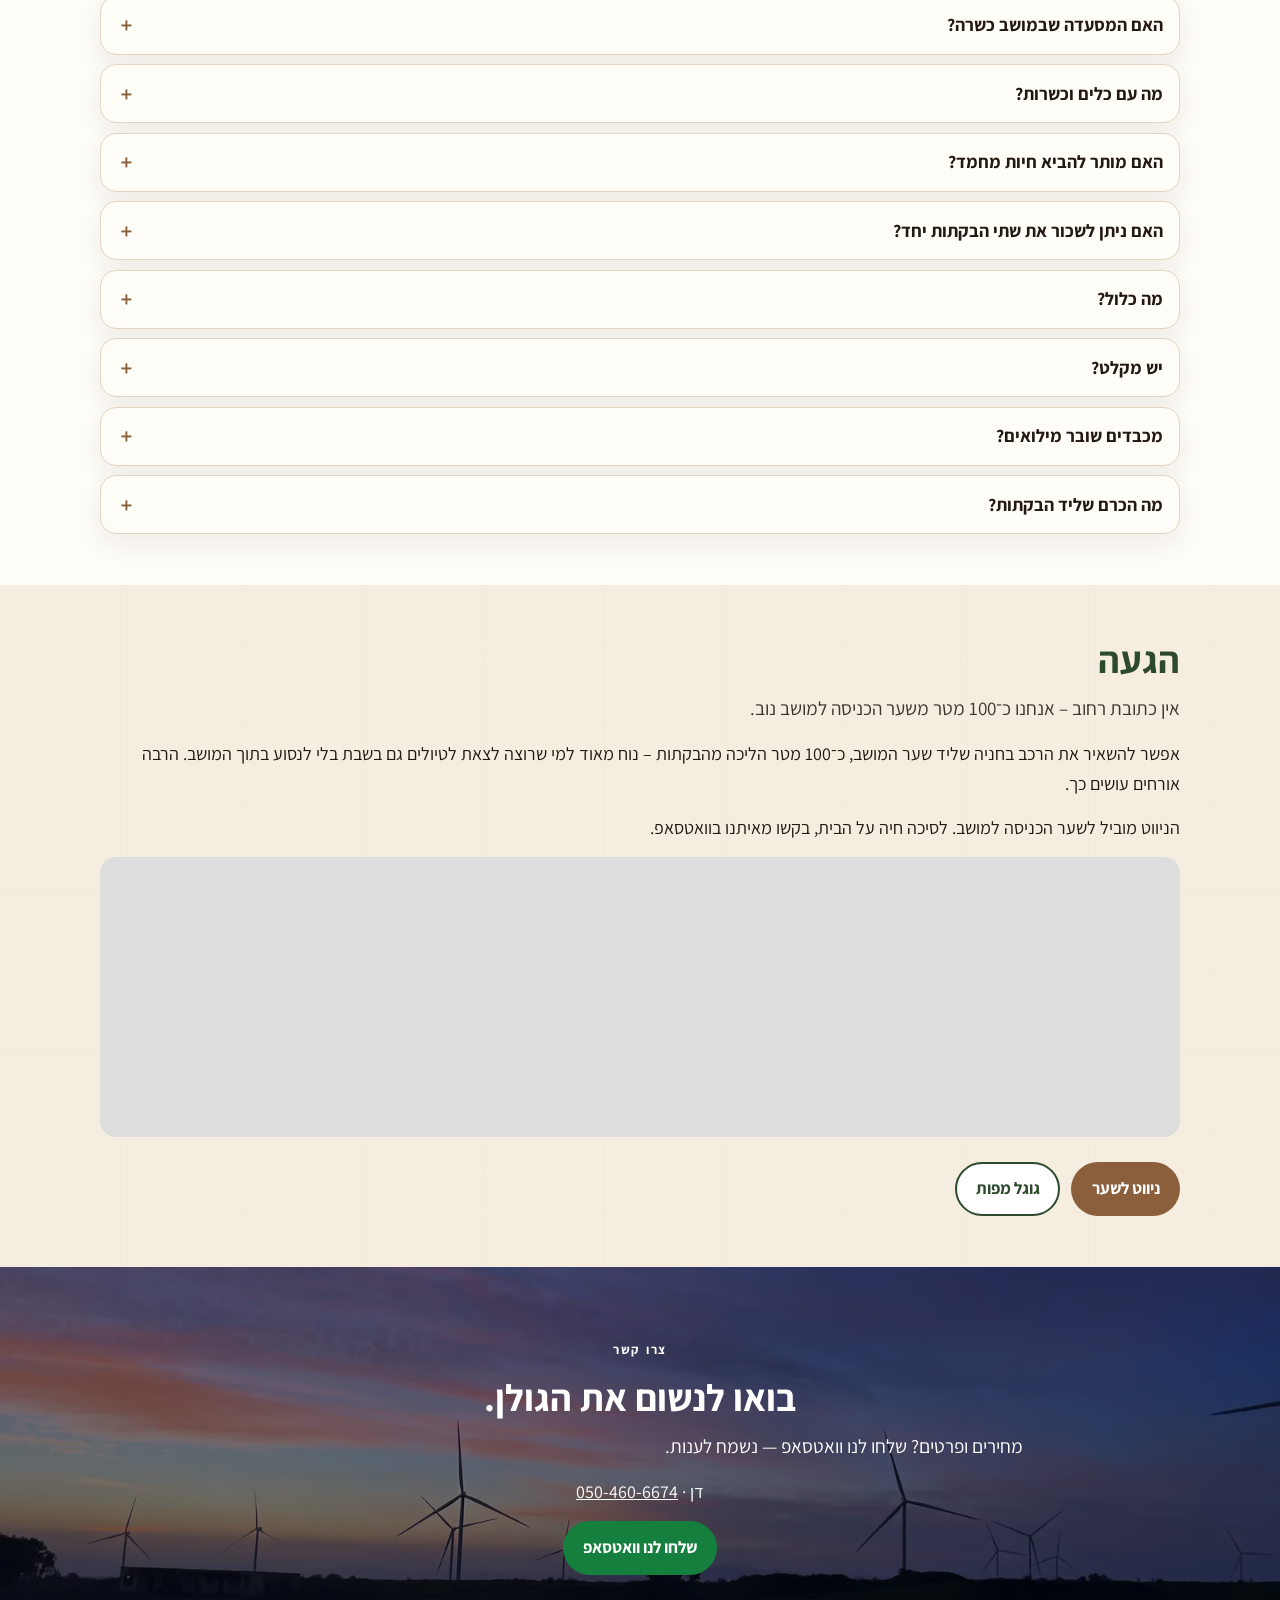
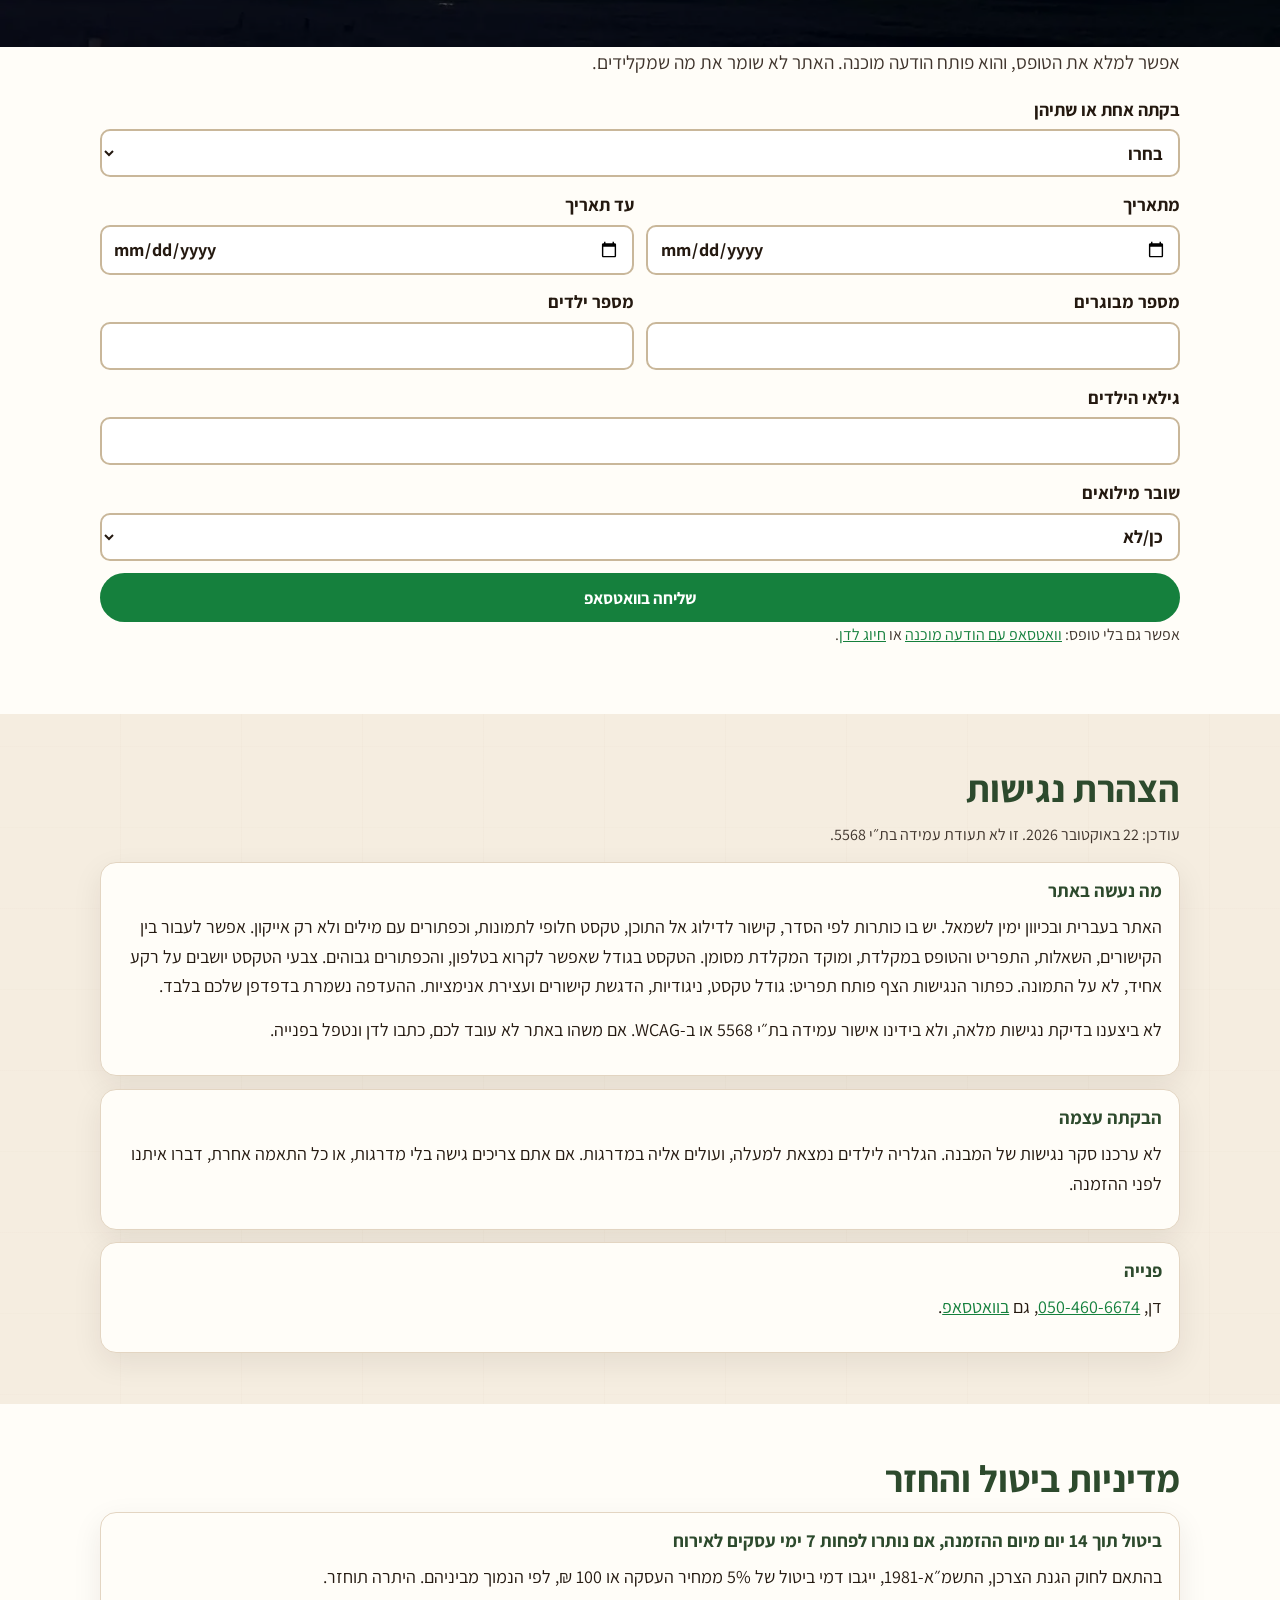
==== commit b9709dce: "Add Hebrew technical SEO without changing the approved page. Titles, structured data, a manifest, an" ====
--- a/index.html
+++ b/index.html
@@ -3,8 +3,13 @@
 <head>
 <meta charset="UTF-8">
 <meta name="viewport" content="width=device-width, initial-scale=1">
-<title>בקתות צדיק כתמר | מושב נוב, רמת הגולן</title>
-<meta name="description" content="שתי בקתות עץ במושב נוב — זוג + 6 ילדים, בריכה, ג'קוזי פרטי, כרם ענבי יין ובוסתן. כ-30 דקות מהכנרת.">
+<!--
+  google-site-verification: when Search Console gives you a meta tag, paste it on the next line.
+  Do not invent a token. The tag looks like:
+  <meta name="google-site-verification" content="PASTE_THE_TOKEN_FROM_SEARCH_CONSOLE">
+-->
+<title>צימר במושב נוב | בקתות צדיק כתמר ברמת הגולן</title>
+<meta name="description" content="צימר במושב נוב למשפחות ולזוג עם ילדים: שתי בקתות עץ ברמת הגולן, ג'קוזי פרטי, בריכה בקיץ וציוד לשבת. כ-30 דקות מהכנרת.">
 <link rel="canonical" href="https://oztzadik123-beep.github.io/tzadik-cabins/">
 <link rel="alternate" hreflang="he" href="https://oztzadik123-beep.github.io/tzadik-cabins/">
 <link rel="alternate" hreflang="en" href="https://oztzadik123-beep.github.io/tzadik-cabins/en.html">
@@ -14,8 +19,9 @@
 <meta property="og:type" content="website">
 <meta property="og:locale" content="he_IL">
 <meta property="og:site_name" content="בקתות צדיק כתמר">
-<meta property="og:title" content="בקתות צדיק כתמר | מושב נוב, רמת הגולן">
-<meta property="og:description" content="שתי בקתות עץ במושב נוב — זוג + 6 ילדים, בריכה, ג'קוזי פרטי, כרם ענבי יין ובוסתן.">
+<meta property="og:locale:alternate" content="en_US">
+<meta property="og:title" content="צימר במושב נוב | בקתות צדיק כתמר ברמת הגולן">
+<meta property="og:description" content="צימר במושב נוב למשפחות ולזוג עם ילדים: שתי בקתות עץ ברמת הגולן, ג'קוזי פרטי, בריכה בקיץ וציוד לשבת. כ-30 דקות מהכנרת.">
 <meta property="og:url" content="https://oztzadik123-beep.github.io/tzadik-cabins/">
 <meta property="og:image" content="https://oztzadik123-beep.github.io/tzadik-cabins/images/og/share.jpg">
 <meta property="og:image:secure_url" content="https://oztzadik123-beep.github.io/tzadik-cabins/images/og/share.jpg">
@@ -24,12 +30,14 @@
 <meta property="og:image:height" content="630">
 <meta property="og:image:alt" content="ערסל בין עצים בגינה הירוקה במושב נוב">
 <meta name="twitter:card" content="summary_large_image">
-<meta name="twitter:title" content="בקתות צדיק כתמר | מושב נוב, רמת הגולן">
-<meta name="twitter:description" content="שתי בקתות עץ במושב נוב — זוג + 6 ילדים, בריכה, ג'קוזי פרטי, כרם ענבי יין ובוסתן.">
+<meta name="twitter:title" content="צימר במושב נוב | בקתות צדיק כתמר ברמת הגולן">
+<meta name="twitter:description" content="צימר במושב נוב למשפחות ולזוג עם ילדים: שתי בקתות עץ ברמת הגולן, ג'קוזי פרטי, בריכה בקיץ וציוד לשבת. כ-30 דקות מהכנרת.">
 <meta name="twitter:image" content="https://oztzadik123-beep.github.io/tzadik-cabins/images/og/share.jpg">
 <meta name="twitter:image:alt" content="ערסל בין עצים בגינה הירוקה במושב נוב">
 <link rel="icon" href="favicon.svg" type="image/svg+xml">
 <link rel="apple-touch-icon" href="images/og/apple-touch-icon.png">
+<link rel="manifest" href="site.webmanifest">
+<link rel="preload" as="image" href="images/cabins/golden-hour.webp" fetchpriority="high">
 <style>
 svg{max-width:28px;max-height:28px;overflow:hidden}
 body{margin:0;font-family:Assistant,"Segoe UI","Arial Hebrew",Arial,sans-serif;font-size:1.125rem;line-height:1.65}
@@ -70,7 +78,9 @@
 .a11y-btn-label{position:absolute;width:1px;height:1px;overflow:hidden;clip:rect(0 0 0 0)}
 #a11y-btn svg{width:28px;height:28px}
 </style>
-<link rel="stylesheet" href="css/styles.css">
+<link rel="preload" href="css/styles.css" as="style">
+<link rel="stylesheet" href="css/styles.css" media="print" onload="this.media='all'">
+<noscript><link rel="stylesheet" href="css/styles.css"></noscript>
 <!--
   TODO(owner) — לא להציג לאורחים, רק למלא כשיש תשובה:
   - קואורדינטות הדלת: js/site-data.js → cabinCoordinates. עד אז הניווט הוא לשער הכניסה למושב.
@@ -83,35 +93,199 @@
   - זמני נסיעה: רק ב-js/site-data.js.
   - שובר מילואים: לאשר מול הסליקה שהמסוף מוגדר כ"לינה" אצל כאל.
   - יין בכניסה: לא לפרסם עד שהבעלים מאשר שהבקבוק אכן מחכה לאורחים.
+  - JSON-LD geo: אין קואורדינטות מאושרות. לא להוסיף latitude/longitude עד ש-cabinCoordinates נבדק מול דלת הבקתה.
 -->
 <script type="application/ld+json">
 {
   "@context": "https://schema.org",
-  "@type": "LodgingBusiness",
-  "name": "בקתות צדיק כתמר",
-  "description": "שתי בקתות עץ במושב נוב. בכל בקתה זוג + 6 ילדים, בריכה, ג'קוזי פרטי וכרם ענבי יין.",
-  "url": "https://oztzadik123-beep.github.io/tzadik-cabins/",
-  "image": "https://oztzadik123-beep.github.io/tzadik-cabins/images/og/share.jpg",
-  "telephone": "+972504606674",
-  "address": {
-    "@type": "PostalAddress",
-    "addressLocality": "נוב",
-    "addressRegion": "רמת הגולן",
-    "addressCountry": "IL"
-  },
-  "amenityFeature": [
-    {"@type": "LocationFeatureSpecification", "name": "חדר הורים נפרד", "value": true},
-    {"@type": "LocationFeatureSpecification", "name": "גלריה עם מזרונים לילדים", "value": true},
-    {"@type": "LocationFeatureSpecification", "name": "ג'קוזי פרטי", "value": true},
-    {"@type": "LocationFeatureSpecification", "name": "בריכה בקיץ", "value": true},
-    {"@type": "LocationFeatureSpecification", "name": "מטבחון", "value": true},
-    {"@type": "LocationFeatureSpecification", "name": "מיזוג אוויר", "value": true},
-    {"@type": "LocationFeatureSpecification", "name": "חצר, בוסתן וכרם", "value": true},
-    {"@type": "LocationFeatureSpecification", "name": "מקלט בבית", "value": true}
-  ],
-  "additionalProperty": [
-    {"@type": "PropertyValue", "name": "קיבולת לבקתה", "value": "זוג + 6 ילדים"},
-    {"@type": "PropertyValue", "name": "שתי הבקתות יחד", "value": "עד 16 אנשים"}
+  "@graph": [
+    {
+      "@type": "LodgingBusiness",
+      "@id": "https://oztzadik123-beep.github.io/tzadik-cabins/#lodging",
+      "name": "בקתות צדיק כתמר",
+      "description": "שתי בקתות עץ במושב נוב. בכל בקתה זוג + 6 ילדים, בריכה בקיץ, ג'קוזי פרטי וכרם ענבי יין.",
+      "url": "https://oztzadik123-beep.github.io/tzadik-cabins/",
+      "image": "https://oztzadik123-beep.github.io/tzadik-cabins/images/og/share.jpg",
+      "telephone": "+972-50-460-6674",
+      "inLanguage": "he",
+      "address": {
+        "@type": "PostalAddress",
+        "addressLocality": "נוב",
+        "addressRegion": "רמת הגולן",
+        "addressCountry": "IL"
+      },
+      "numberOfRooms": 2,
+      "occupancy": {
+        "@type": "QuantitativeValue",
+        "maxValue": 16,
+        "unitText": "עד 16 אורחים בשתי הבקתות; זוג + 6 ילדים בכל בקתה"
+      },
+      "amenityFeature": [
+        {
+          "@type": "LocationFeatureSpecification",
+          "name": "חדר הורים נפרד",
+          "value": true
+        },
+        {
+          "@type": "LocationFeatureSpecification",
+          "name": "גלריה עם מזרונים לילדים",
+          "value": true
+        },
+        {
+          "@type": "LocationFeatureSpecification",
+          "name": "ג'קוזי פרטי",
+          "value": true
+        },
+        {
+          "@type": "LocationFeatureSpecification",
+          "name": "מטבחון",
+          "value": true
+        },
+        {
+          "@type": "LocationFeatureSpecification",
+          "name": "מיזוג אוויר",
+          "value": true
+        },
+        {
+          "@type": "LocationFeatureSpecification",
+          "name": "חצר, בוסתן וכרם",
+          "value": true
+        },
+        {
+          "@type": "LocationFeatureSpecification",
+          "name": "בריכה בקיץ",
+          "value": true
+        },
+        {
+          "@type": "LocationFeatureSpecification",
+          "name": "מקום למנגל — לא בשבת",
+          "value": true
+        },
+        {
+          "@type": "LocationFeatureSpecification",
+          "name": "פלטה, מיחם ושעוני שבת",
+          "value": true
+        },
+        {
+          "@type": "LocationFeatureSpecification",
+          "name": "מקלט בבית",
+          "value": true
+        }
+      ],
+      "additionalProperty": [
+        {
+          "@type": "PropertyValue",
+          "name": "קיבולת לבקתה",
+          "value": "זוג + 6 ילדים"
+        },
+        {
+          "@type": "PropertyValue",
+          "name": "שתי הבקתות יחד",
+          "value": "עד 16 אנשים"
+        },
+        {
+          "@type": "PropertyValue",
+          "name": "חיות מחמד",
+          "value": "בחצר בלבד, לא בתוך הבקתה"
+        }
+      ]
+    },
+    {
+      "@type": "FAQPage",
+      "@id": "https://oztzadik123-beep.github.io/tzadik-cabins/#faq",
+      "url": "https://oztzadik123-beep.github.io/tzadik-cabins/#faq",
+      "inLanguage": "he",
+      "mainEntity": [
+        {
+          "@type": "Question",
+          "name": "כמה אנשים מתאימים לכל בקתה?",
+          "acceptedAnswer": {
+            "@type": "Answer",
+            "text": "כל בקתה מתוכננת לזוג + 6 ילדים. חדר שינה זוגי פרטי בקומת הכניסה, ומעליו קומת גלריה מרווחת עם מזרונים. עולים לגלריה במדרגות."
+          }
+        },
+        {
+          "@type": "Question",
+          "name": "האם הבריכה פתוחה כל השנה?",
+          "acceptedAnswer": {
+            "@type": "Answer",
+            "text": "הבריכה פתוחה בחודשי הקיץ. היא בנויה לתוך דק עץ ומשותפת לשתי הבקתות. הג'קוזי פרטי בתוך כל בקתה."
+          }
+        },
+        {
+          "@type": "Question",
+          "name": "מה לגבי שבת — מתי מגיעים?",
+          "acceptedAnswer": {
+            "@type": "Answer",
+            "text": "יש להגיע לפני כניסת שבת. אפשר להשאיר את הרכב בחניה שליד שער המושב, כ־100 מטר הליכה מהבקתות – נוח מאוד למי שרוצה לצאת לטיולים גם בשבת בלי לנסוע בתוך המושב. הרבה אורחים עושים כך. בבקתה יש פלטה, מיחם ושעוני שבת. בית הכנסת במרחק של כ־5 דקות הליכה."
+          }
+        },
+        {
+          "@type": "Question",
+          "name": "האם המסעדה שבמושב כשרה?",
+          "acceptedAnswer": {
+            "@type": "Answer",
+            "text": "כן. המסעדה הבשרית במושב נוב כשרה. בנוסף, עגלות קפה טעימות וייחודיות באזור."
+          }
+        },
+        {
+          "@type": "Question",
+          "name": "מה עם כלים וכשרות?",
+          "acceptedAnswer": {
+            "@type": "Answer",
+            "text": "מטעמי כשרות אנחנו משאירים לכם להביא את כלי האוכל שלכם; כלים חד־פעמיים בסיסיים מחכים לכם בבקתה."
+          }
+        },
+        {
+          "@type": "Question",
+          "name": "האם מותר להביא חיות מחמד?",
+          "acceptedAnswer": {
+            "@type": "Answer",
+            "text": "חיות מחמד מוזמנות לחצר בלבד – לא בתוך הבקתה."
+          }
+        },
+        {
+          "@type": "Question",
+          "name": "האם ניתן לשכור את שתי הבקתות יחד?",
+          "acceptedAnswer": {
+            "@type": "Answer",
+            "text": "כן. כל בקתה עצמאית ומושכרת בנפרד, אך ניתן להזמין שתיהן יחד — עד 16 אורחים. אם אתם צריכים לשבת כולם יחד לארוחה, דברו איתנו ונגיד מה אפשר."
+          }
+        },
+        {
+          "@type": "Question",
+          "name": "מה כלול?",
+          "acceptedAnswer": {
+            "@type": "Answer",
+            "text": "מיזוג אוויר בכל בקתה, מכונת קפה, קפה, תה, סוכר, חלב וכלים חד־פעמיים, אינטרנט אלחוטי, מטבחון מאובזר וג'קוזי פרטי. מחירים ופרטים? שלחו לנו וואטסאפ — נשמח לענות."
+          }
+        },
+        {
+          "@type": "Question",
+          "name": "יש מקלט?",
+          "acceptedAnswer": {
+            "@type": "Answer",
+            "text": "יש מקלט בבית."
+          }
+        },
+        {
+          "@type": "Question",
+          "name": "מכבדים שובר מילואים?",
+          "acceptedAnswer": {
+            "@type": "Answer",
+            "text": "כן. מכבדים שובר נופש מילואים (כאל). אם יש לכם שובר — כתבו לנו ונבדוק שההזמנה מתאימה לו."
+          }
+        },
+        {
+          "@type": "Question",
+          "name": "מה הכרם שליד הבקתות?",
+          "acceptedAnswer": {
+            "@type": "Answer",
+            "text": "כרם ענבי יין בבעלות המשפחה — ממש ליד הבקתות. האורחים מוזמנים לטייל בו ולצלם. הכרם אינו לקטיף."
+          }
+        }
+      ]
+    }
   ]
 }
 </script>
@@ -140,7 +314,7 @@
 
 <main id="main">
   <section class="hero" id="top">
-    <img class="hero-bg" src="images/cabins/golden-hour.webp" width="1200" height="1600" alt="" fetchpriority="high" decoding="async">
+    <img class="hero-bg" src="images/cabins/golden-hour.webp" width="1200" height="1600" alt="בקתה עץ בשעת בין ערביים במושב נוב" fetchpriority="high" decoding="async">
     <div class="hero-overlay" aria-hidden="true"></div>
     <div class="hero-content">
       <p class="loc-pill">
@@ -464,7 +638,7 @@
 
   <section class="section section-paper" id="contact">
     <div class="contact-hero">
-      <img src="images/area/windmills.webp" width="1600" height="1200" alt="" loading="lazy" decoding="async">
+      <img src="images/area/windmills.webp" width="1600" height="1200" alt="טורבינות רוח בשקיעה" loading="lazy" decoding="async">
       <div class="veil" aria-hidden="true"></div>
       <div class="wrap">
         <p class="contact-kicker">צרו קשר</p>
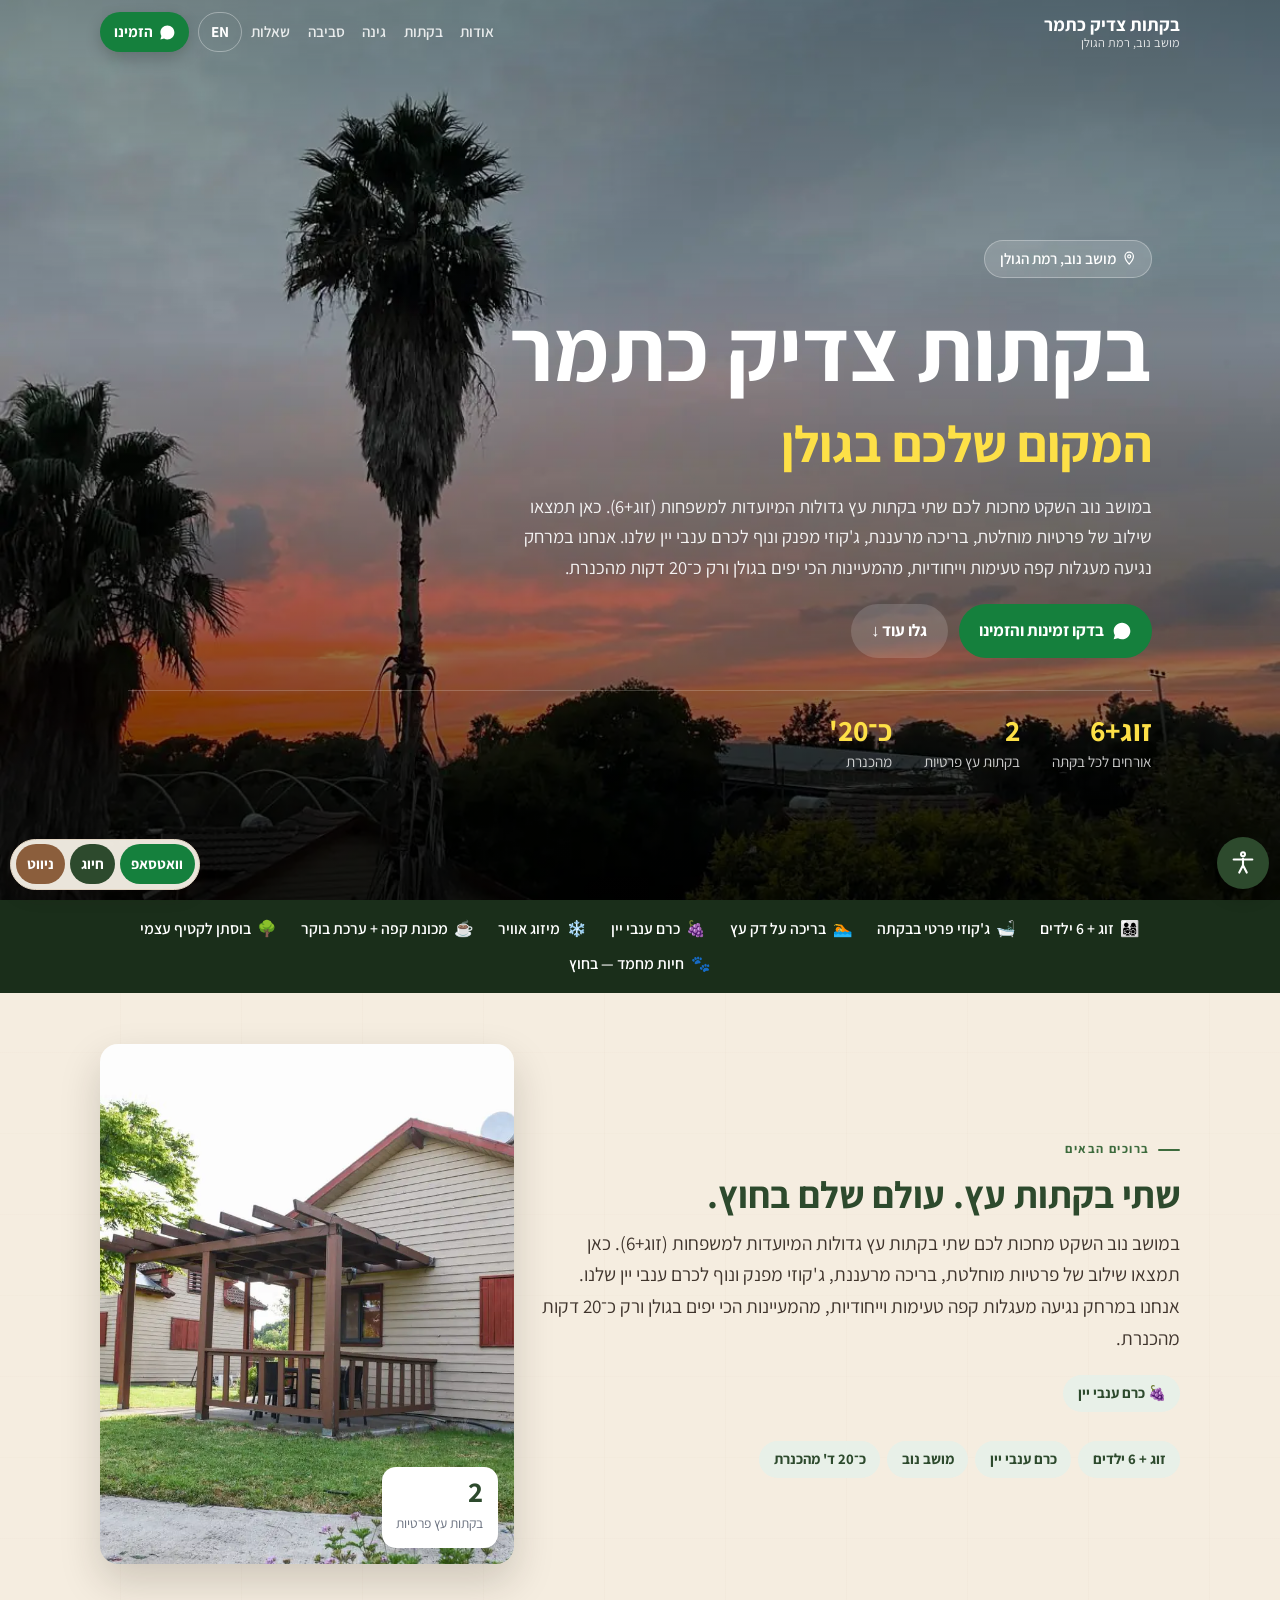
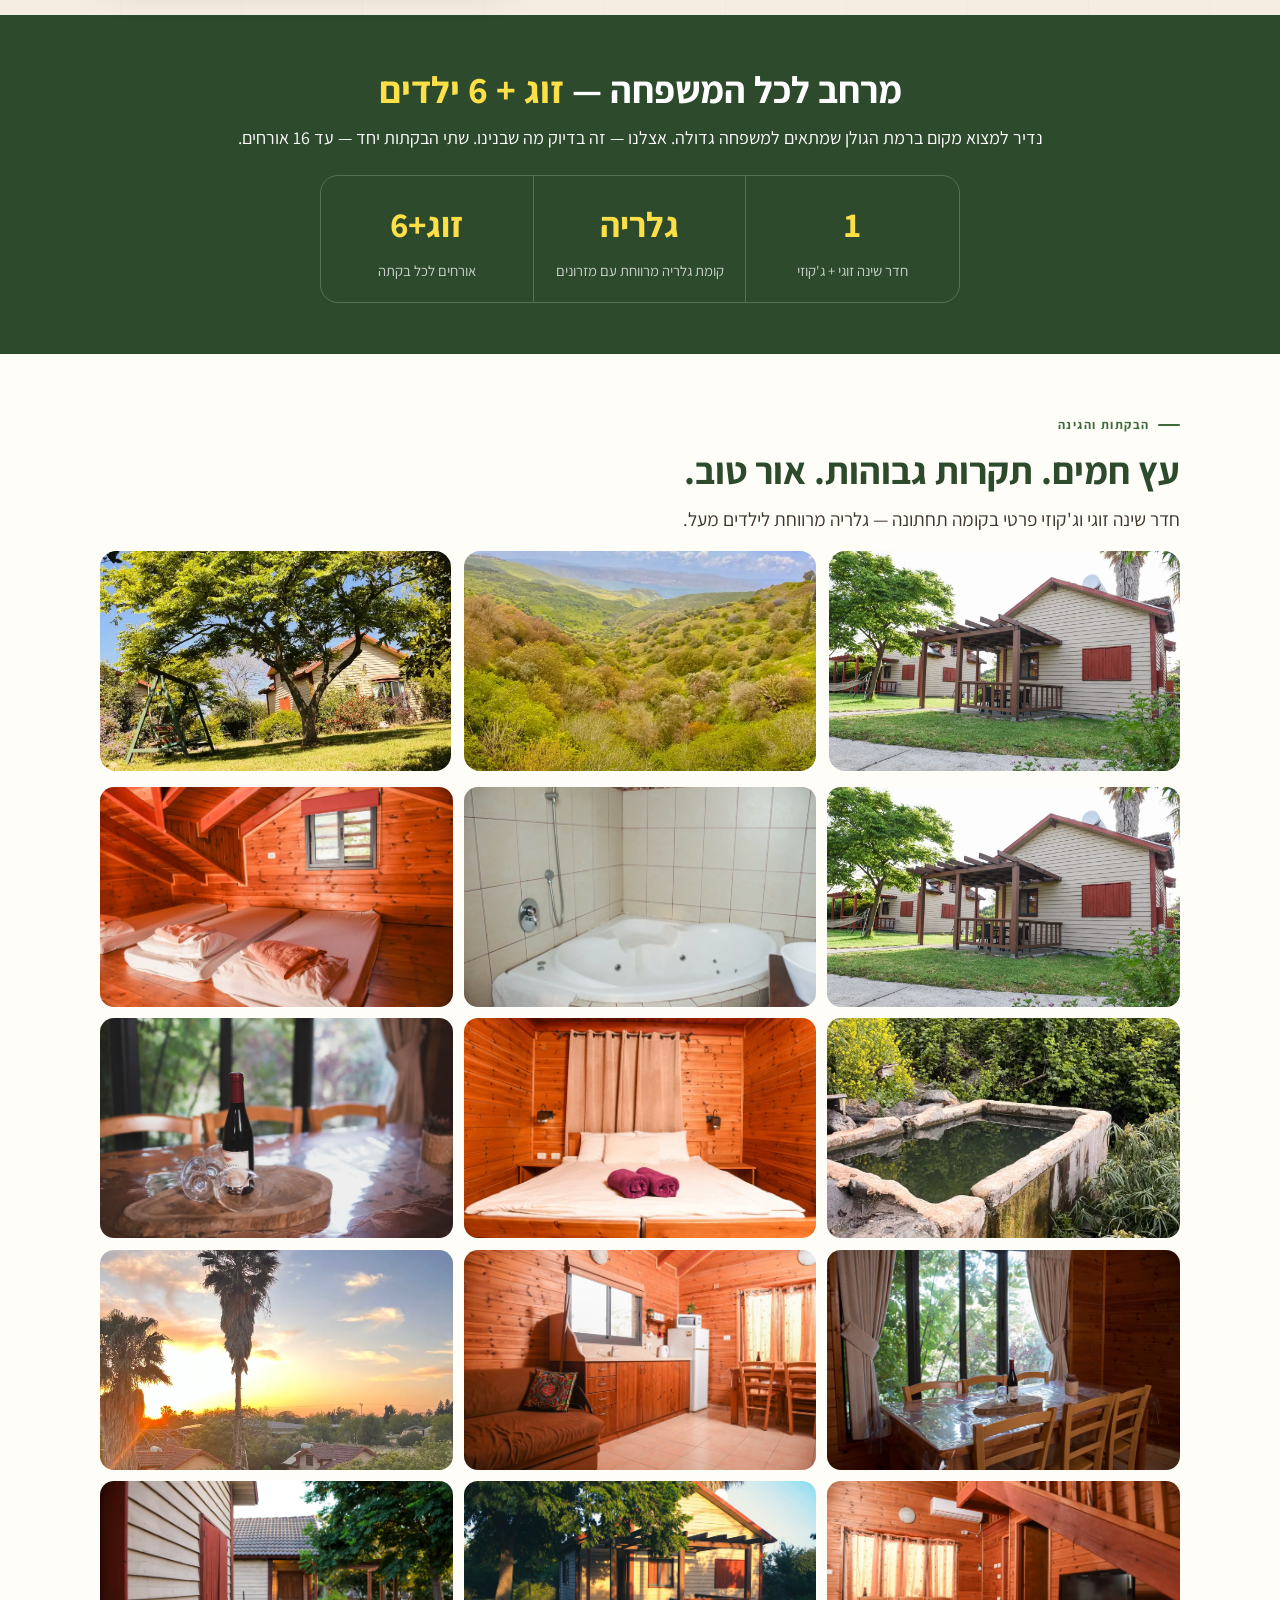
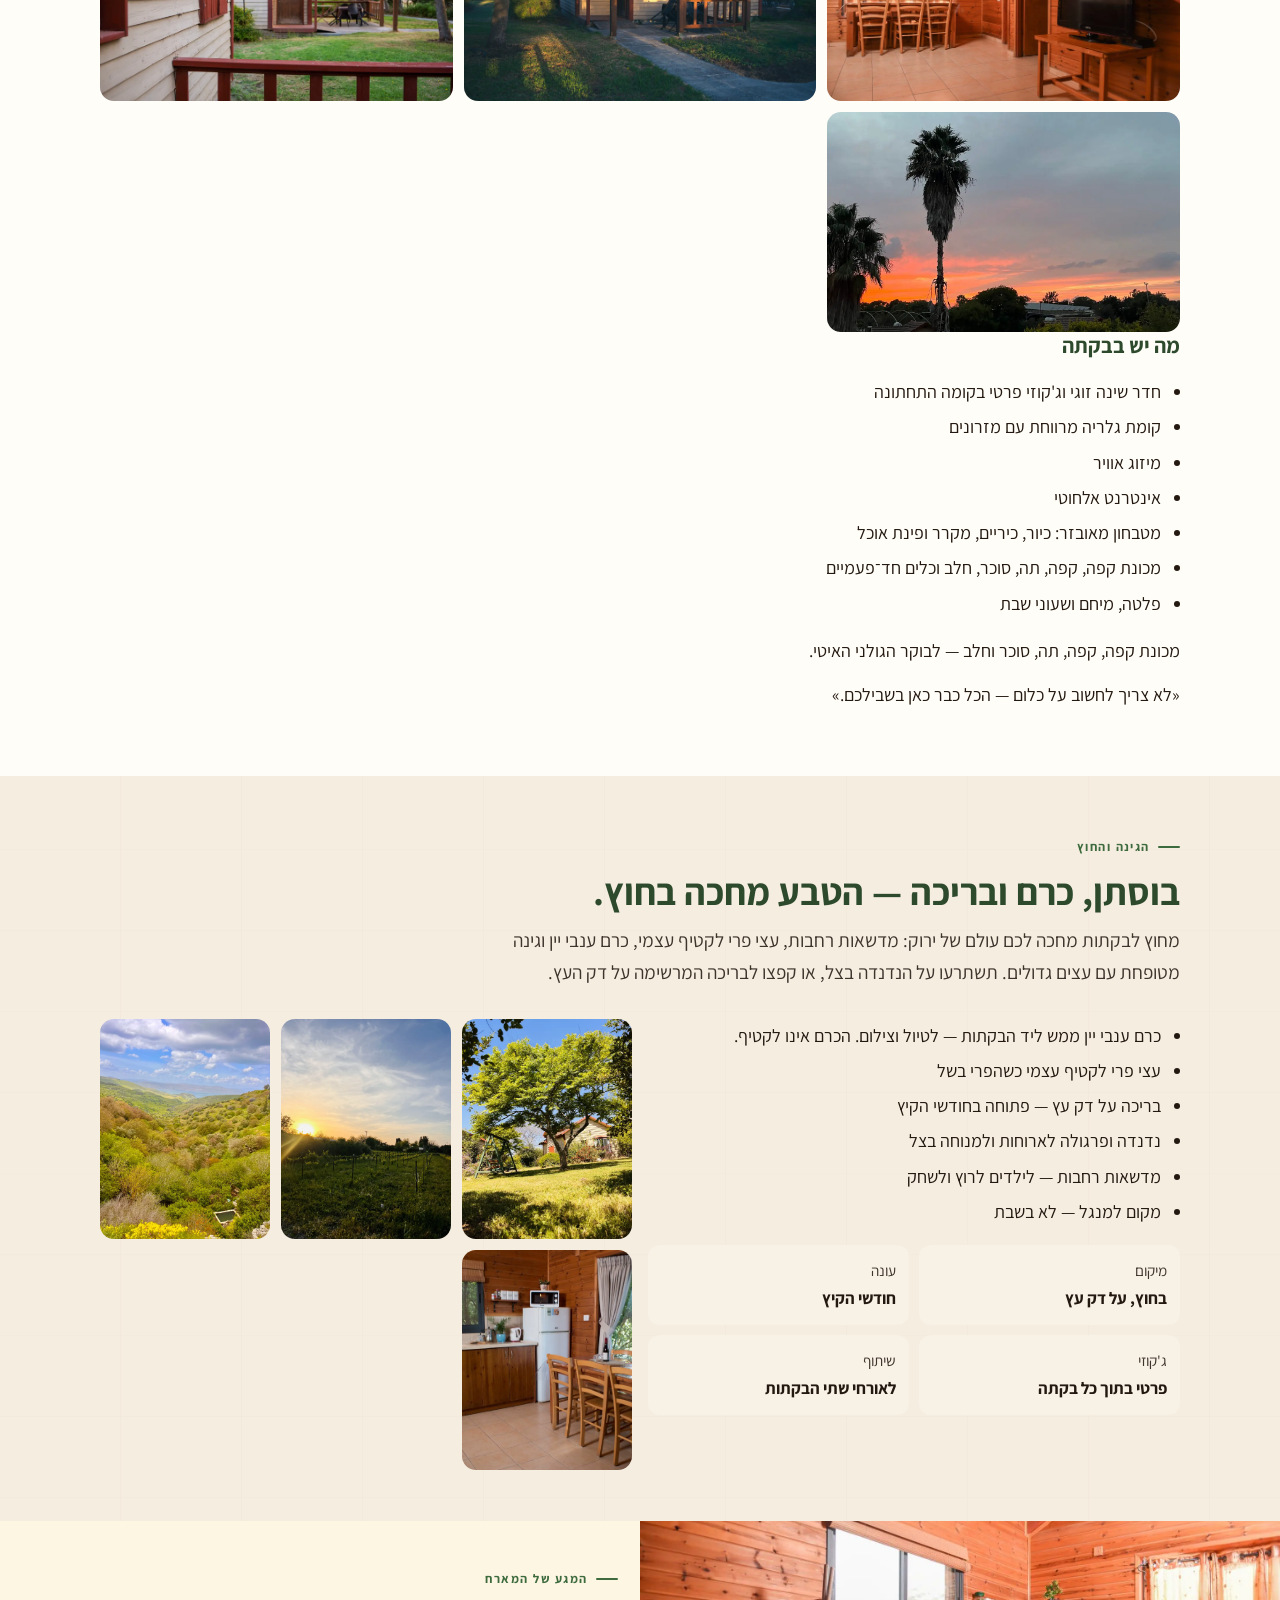
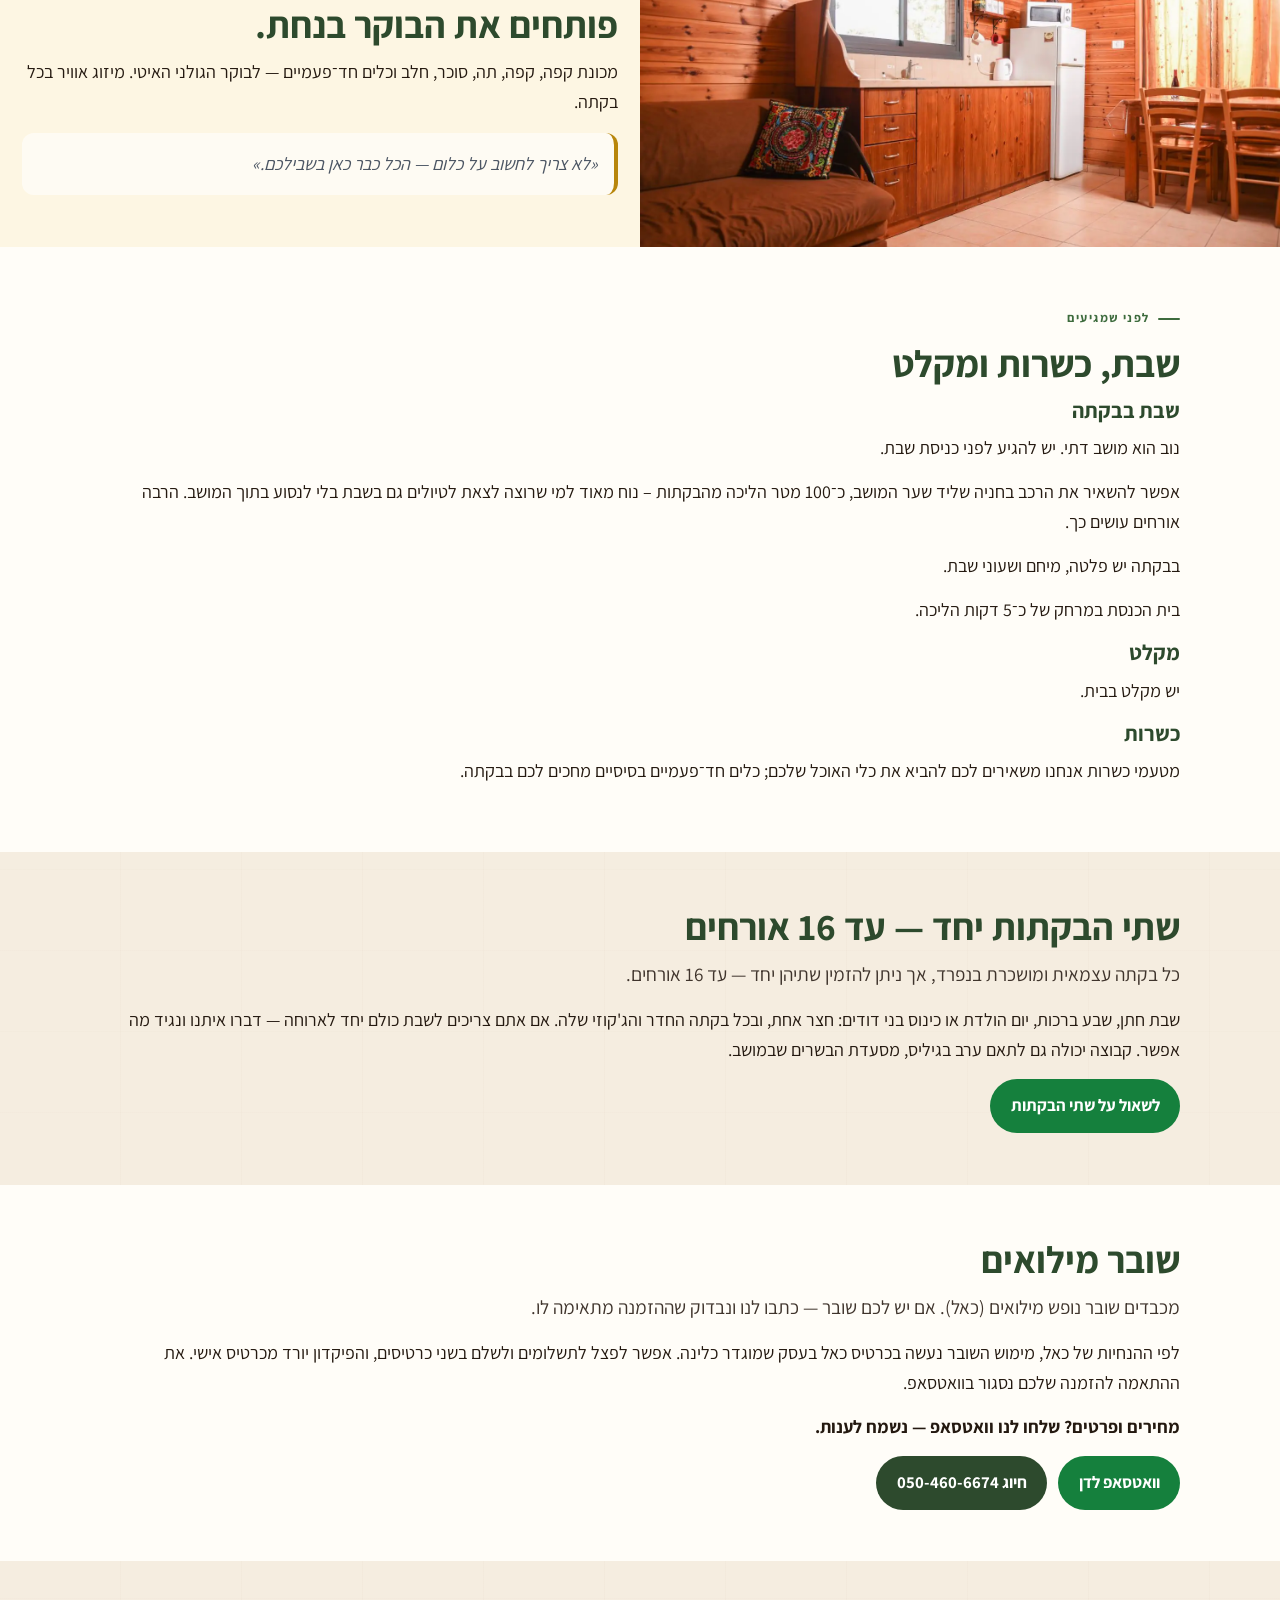
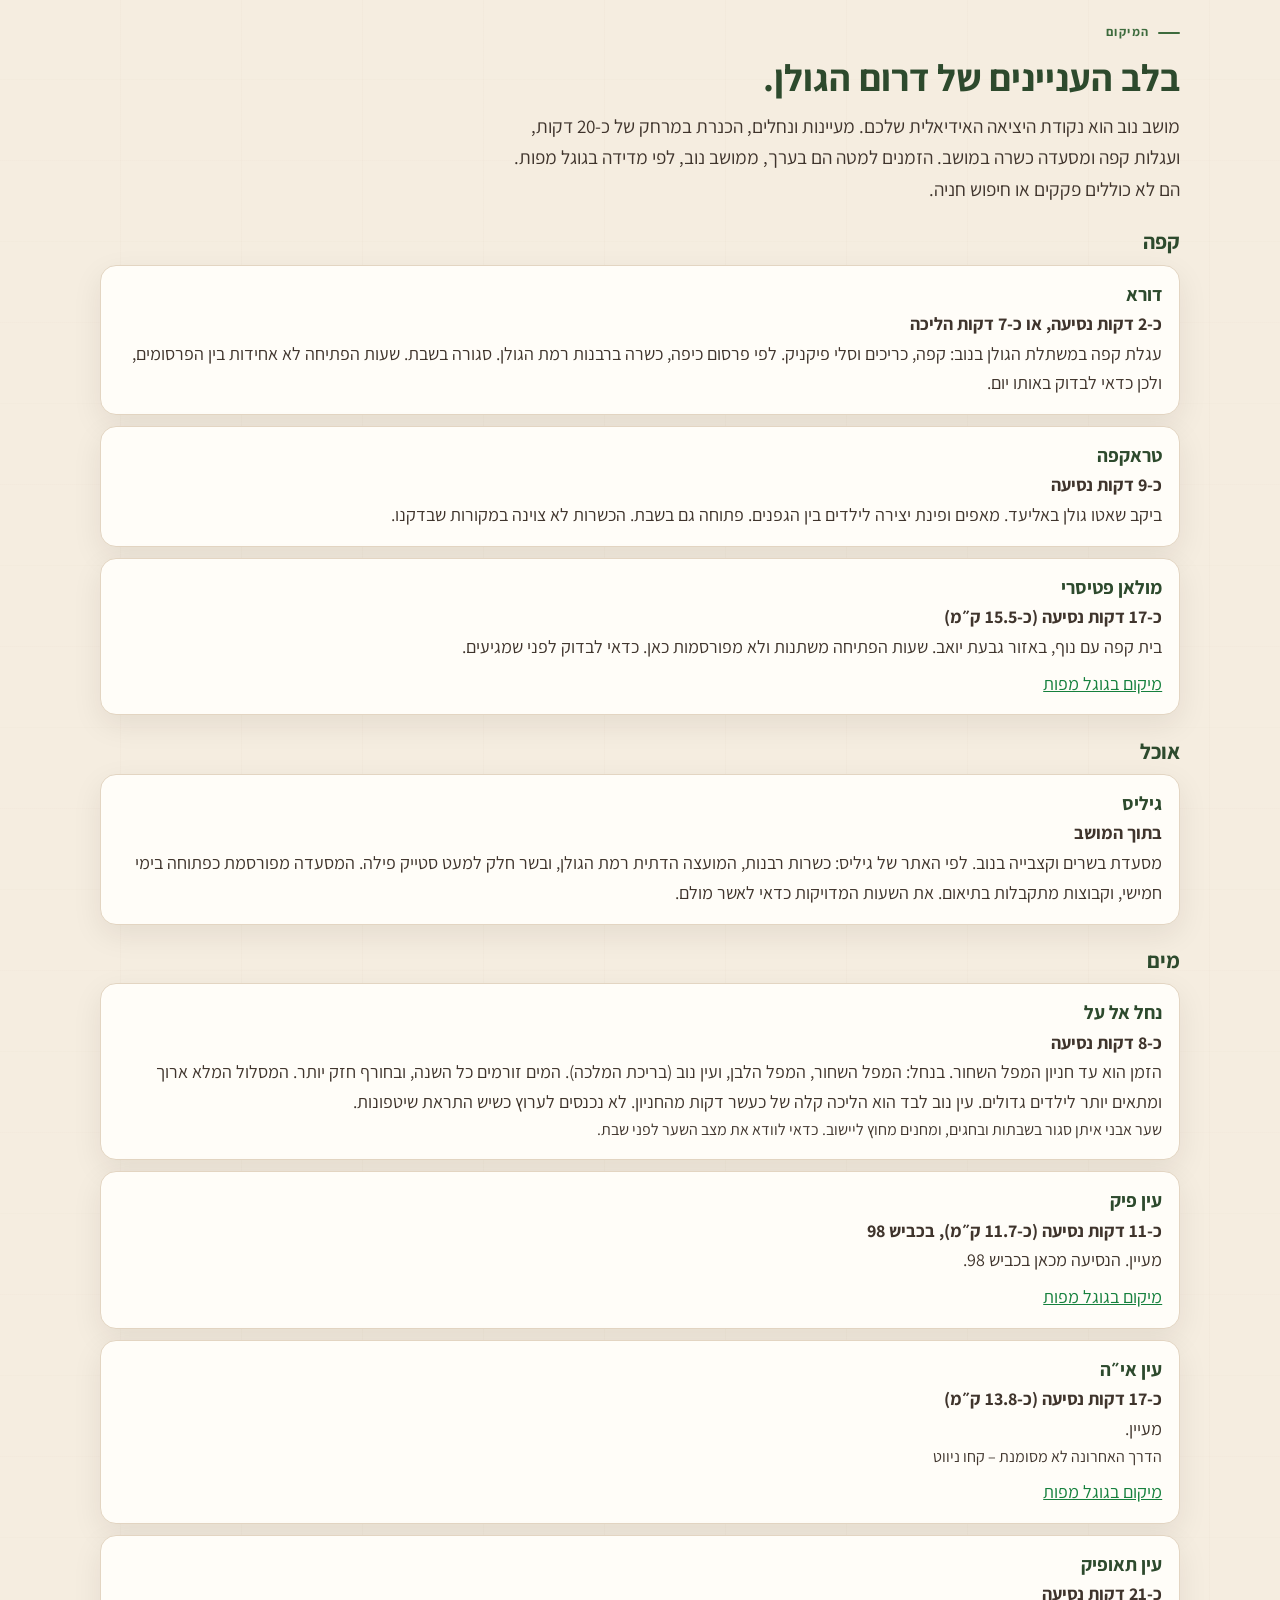
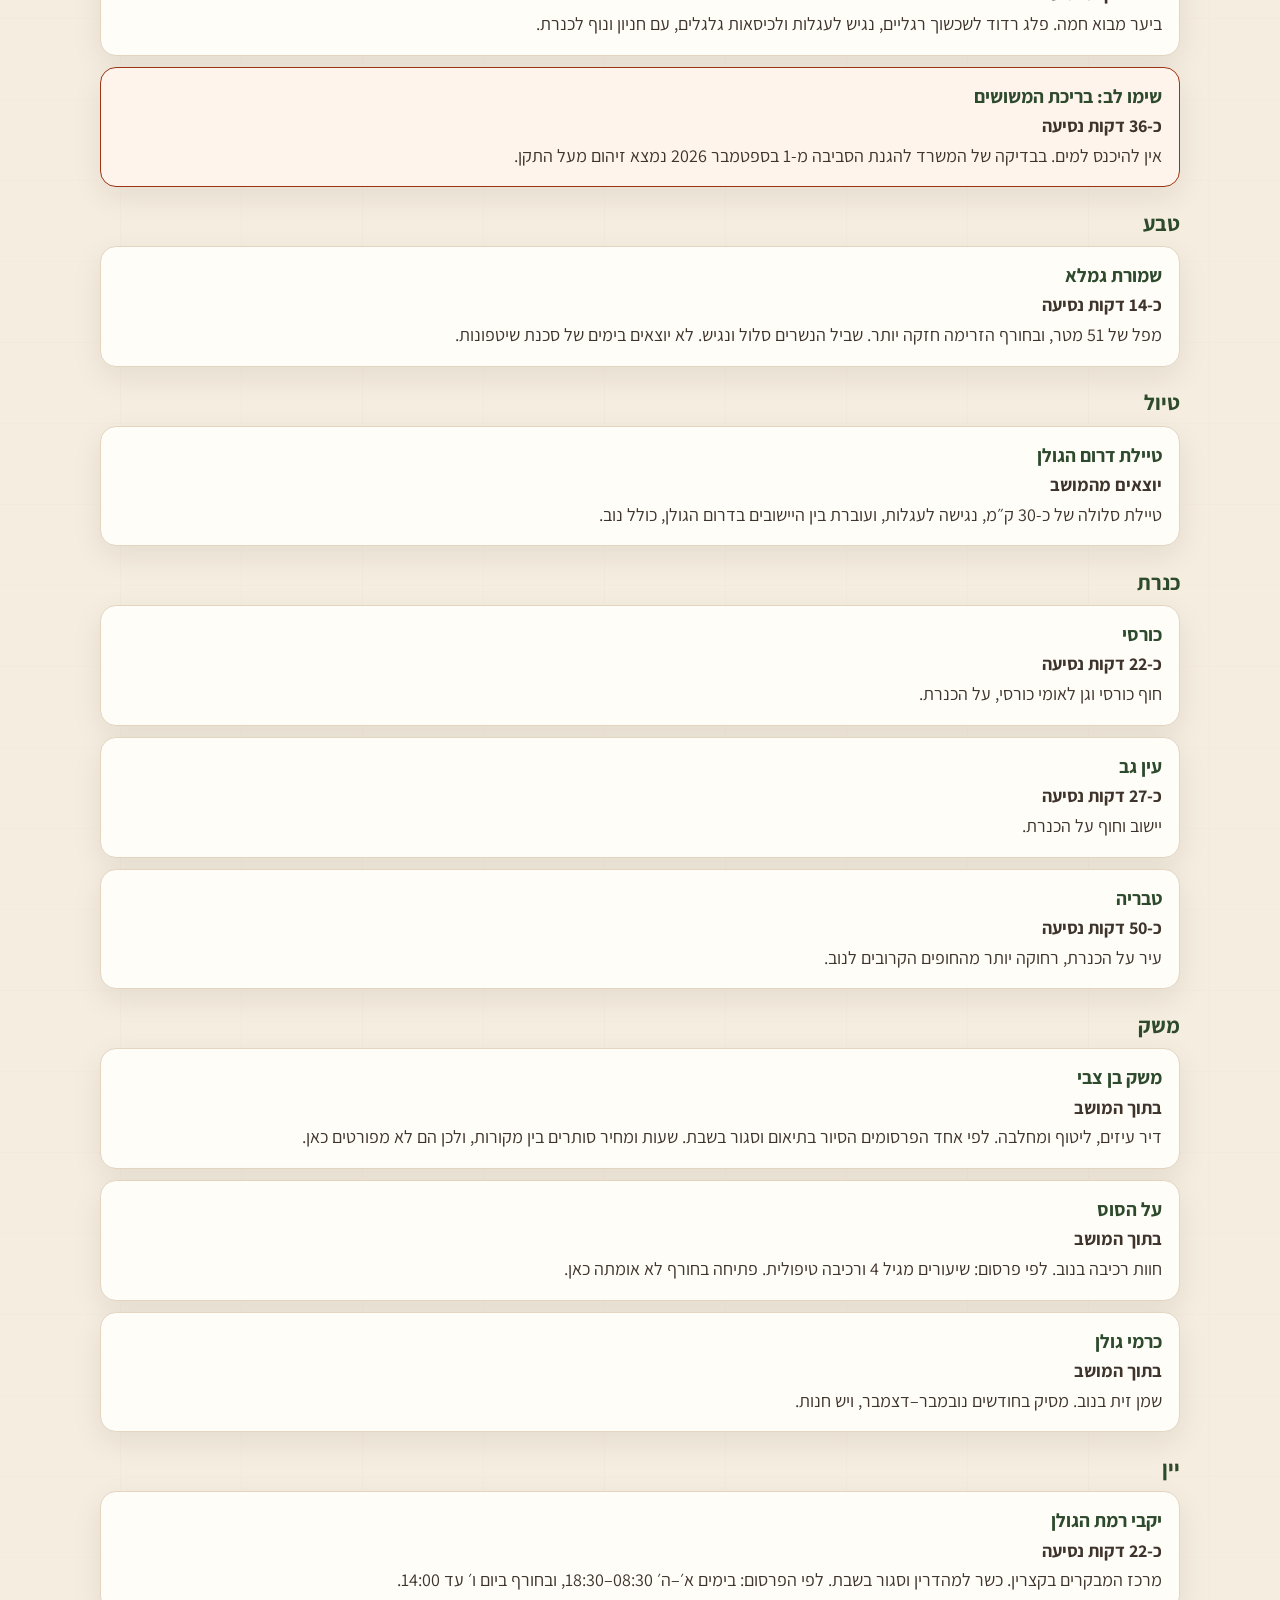
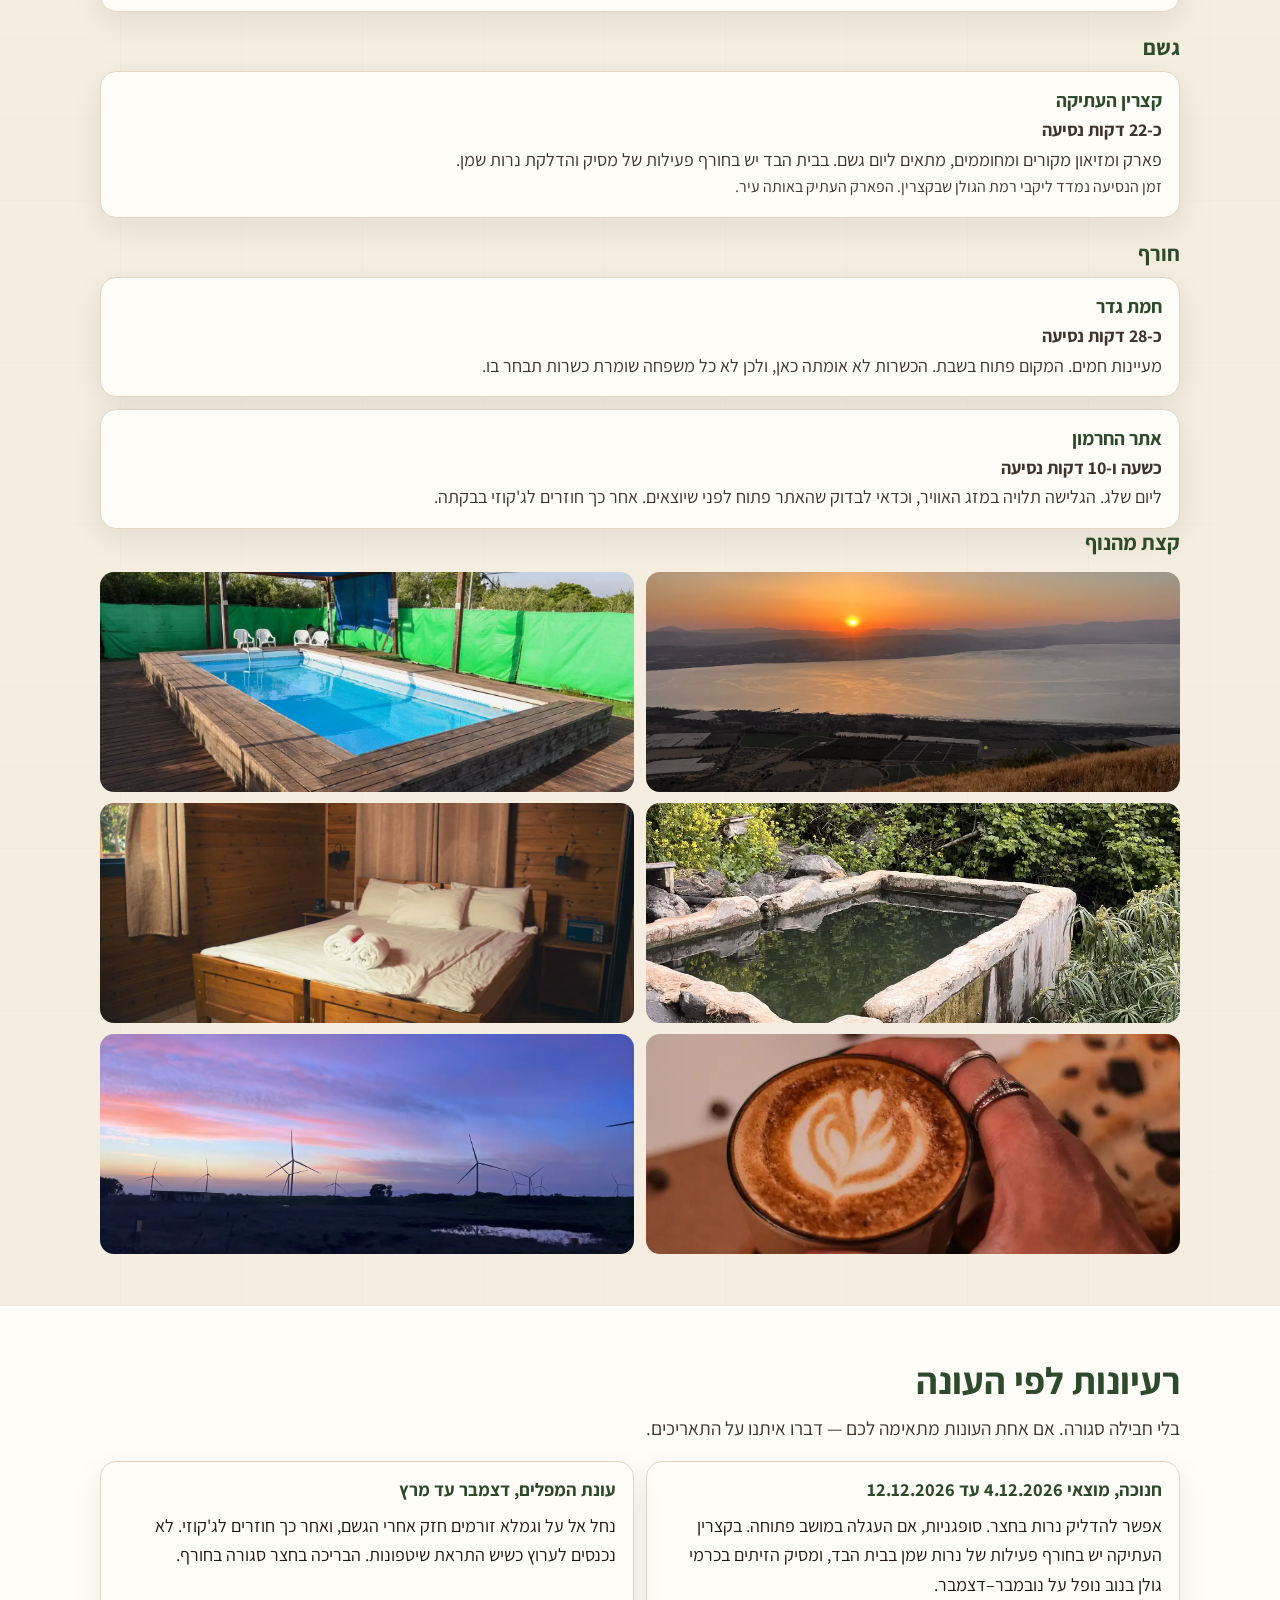
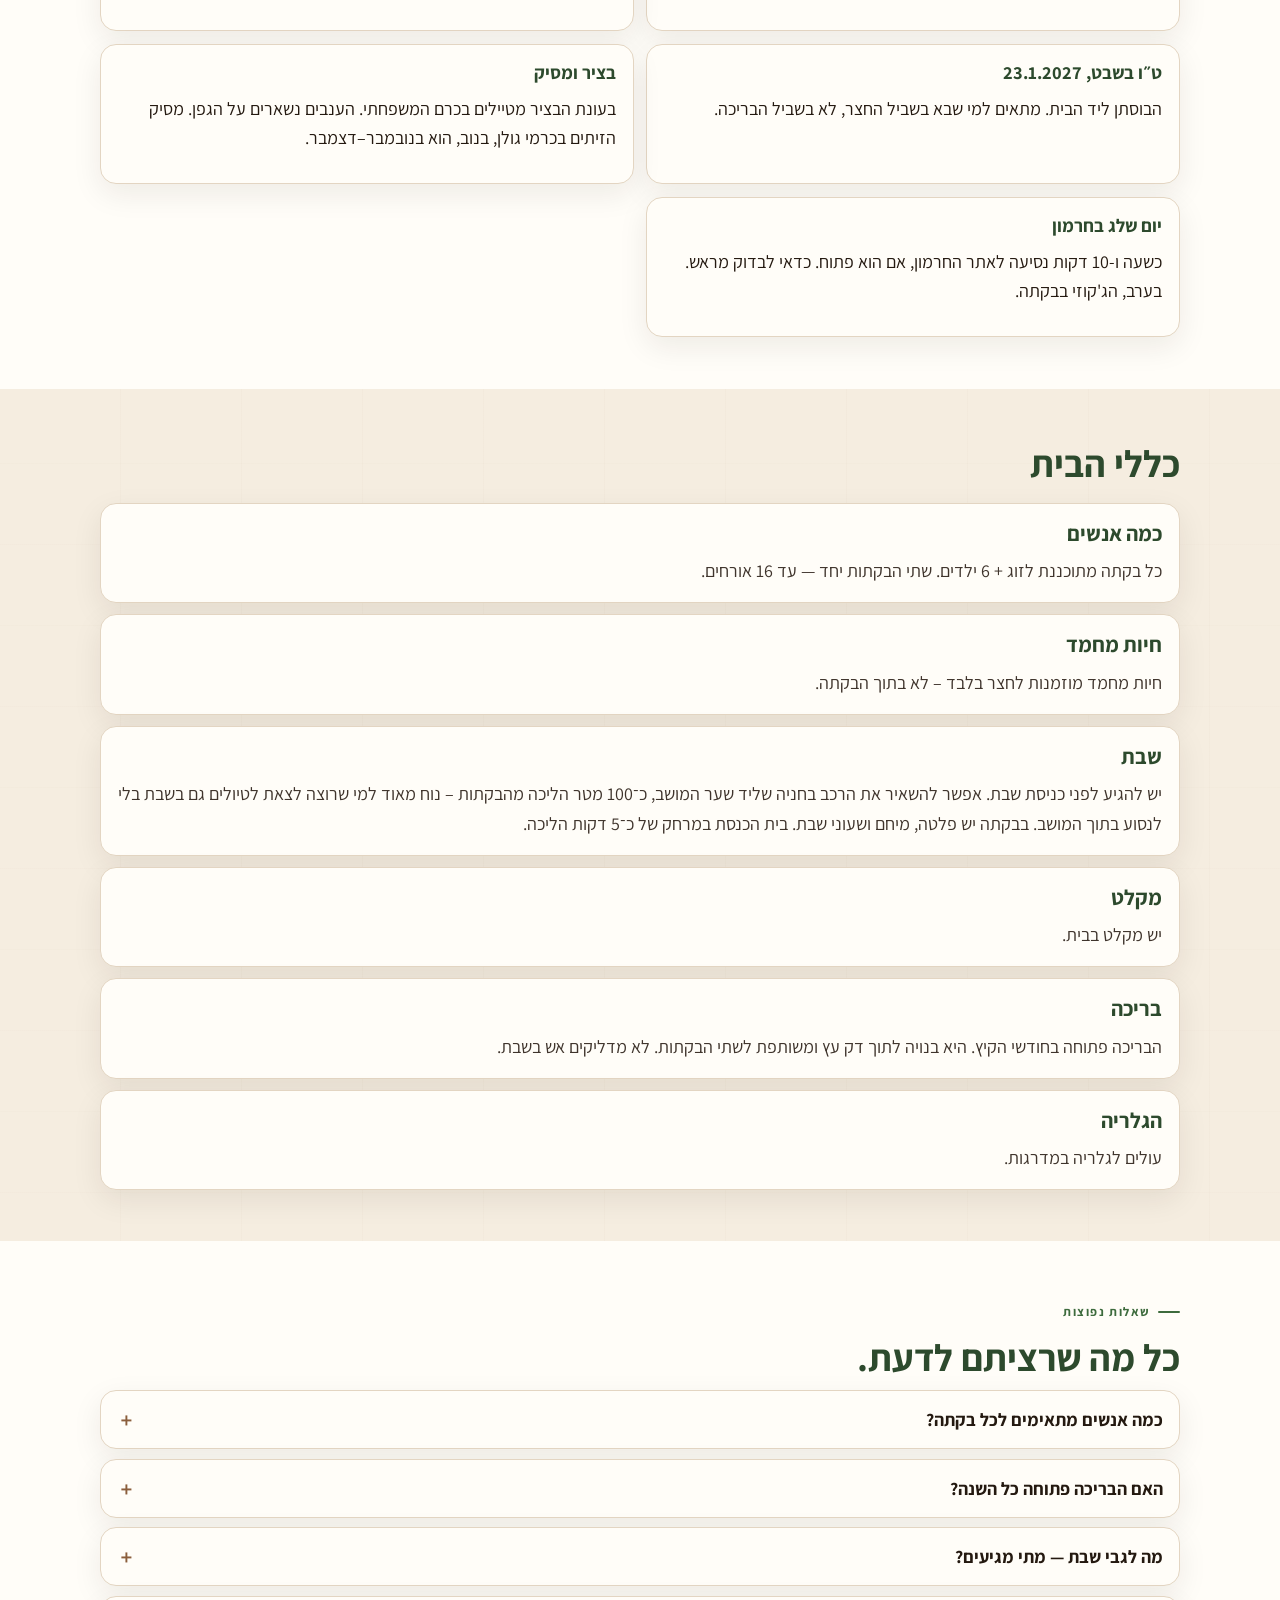
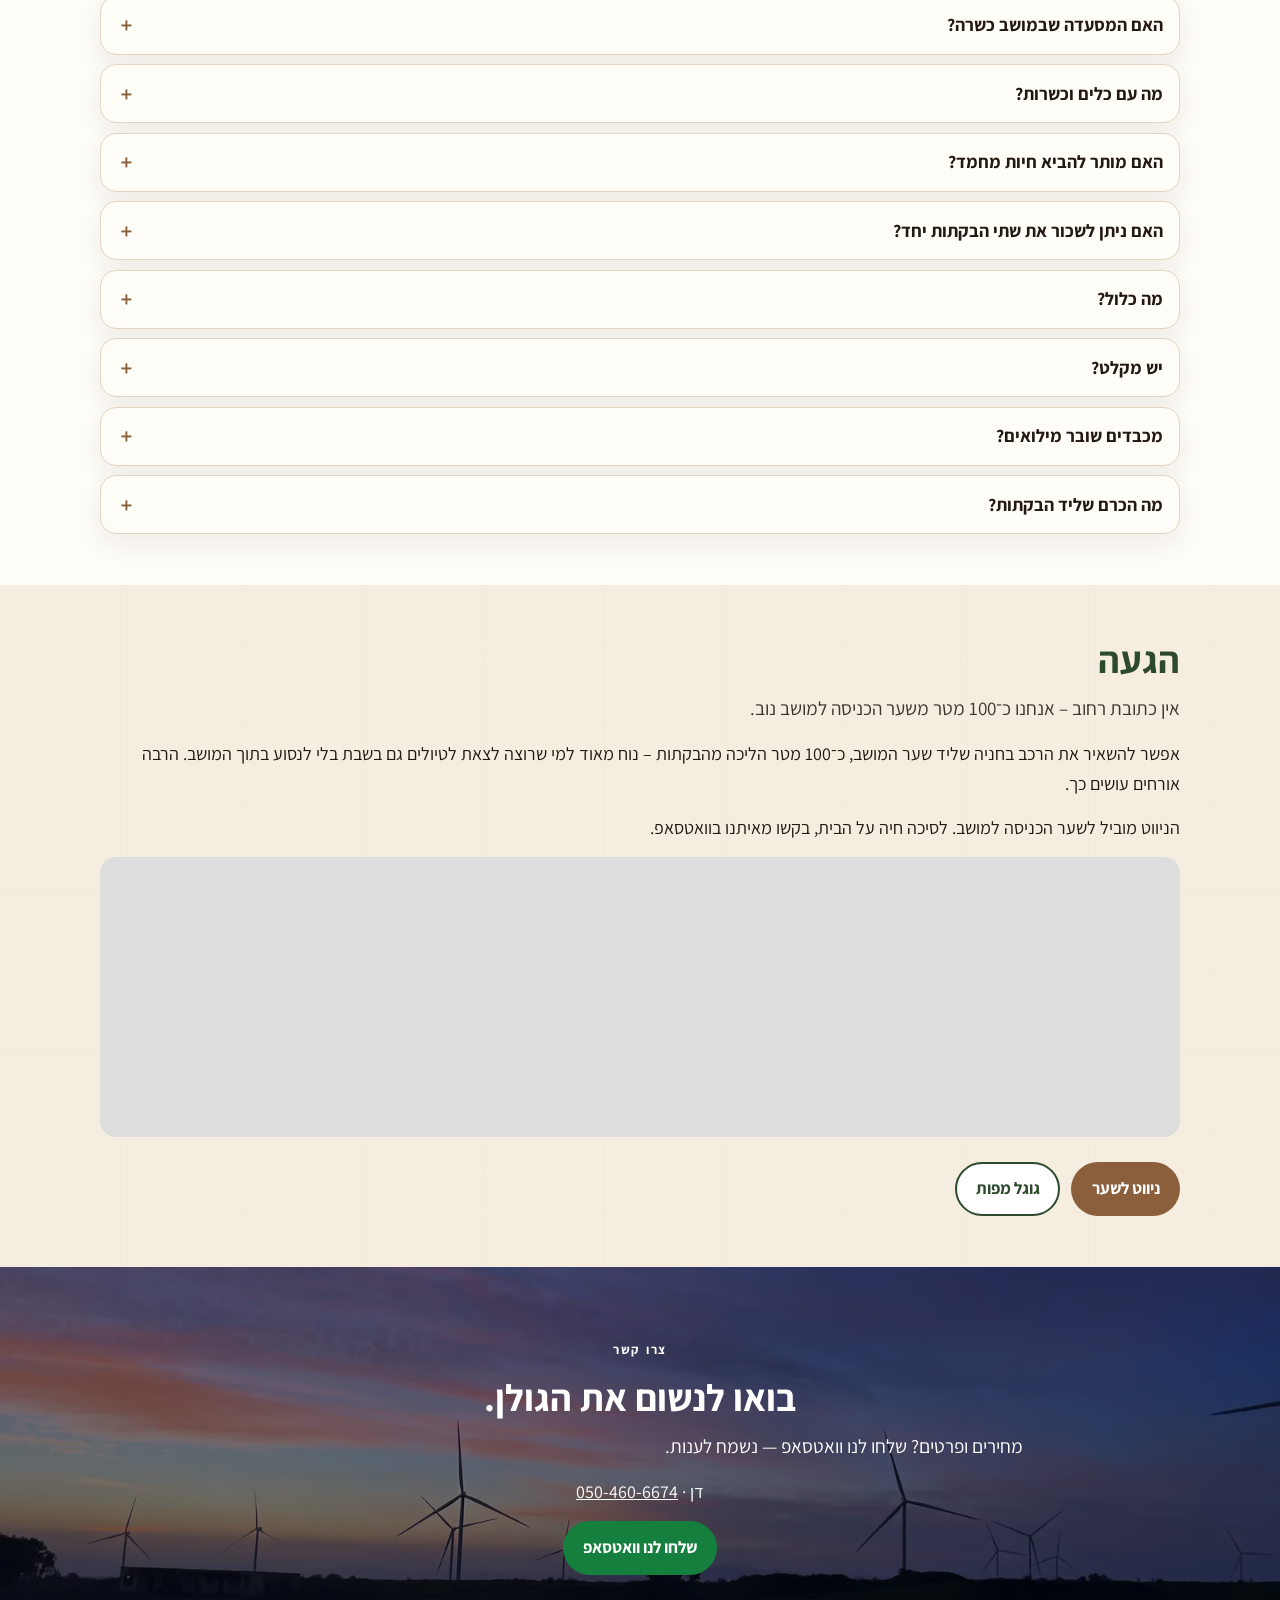
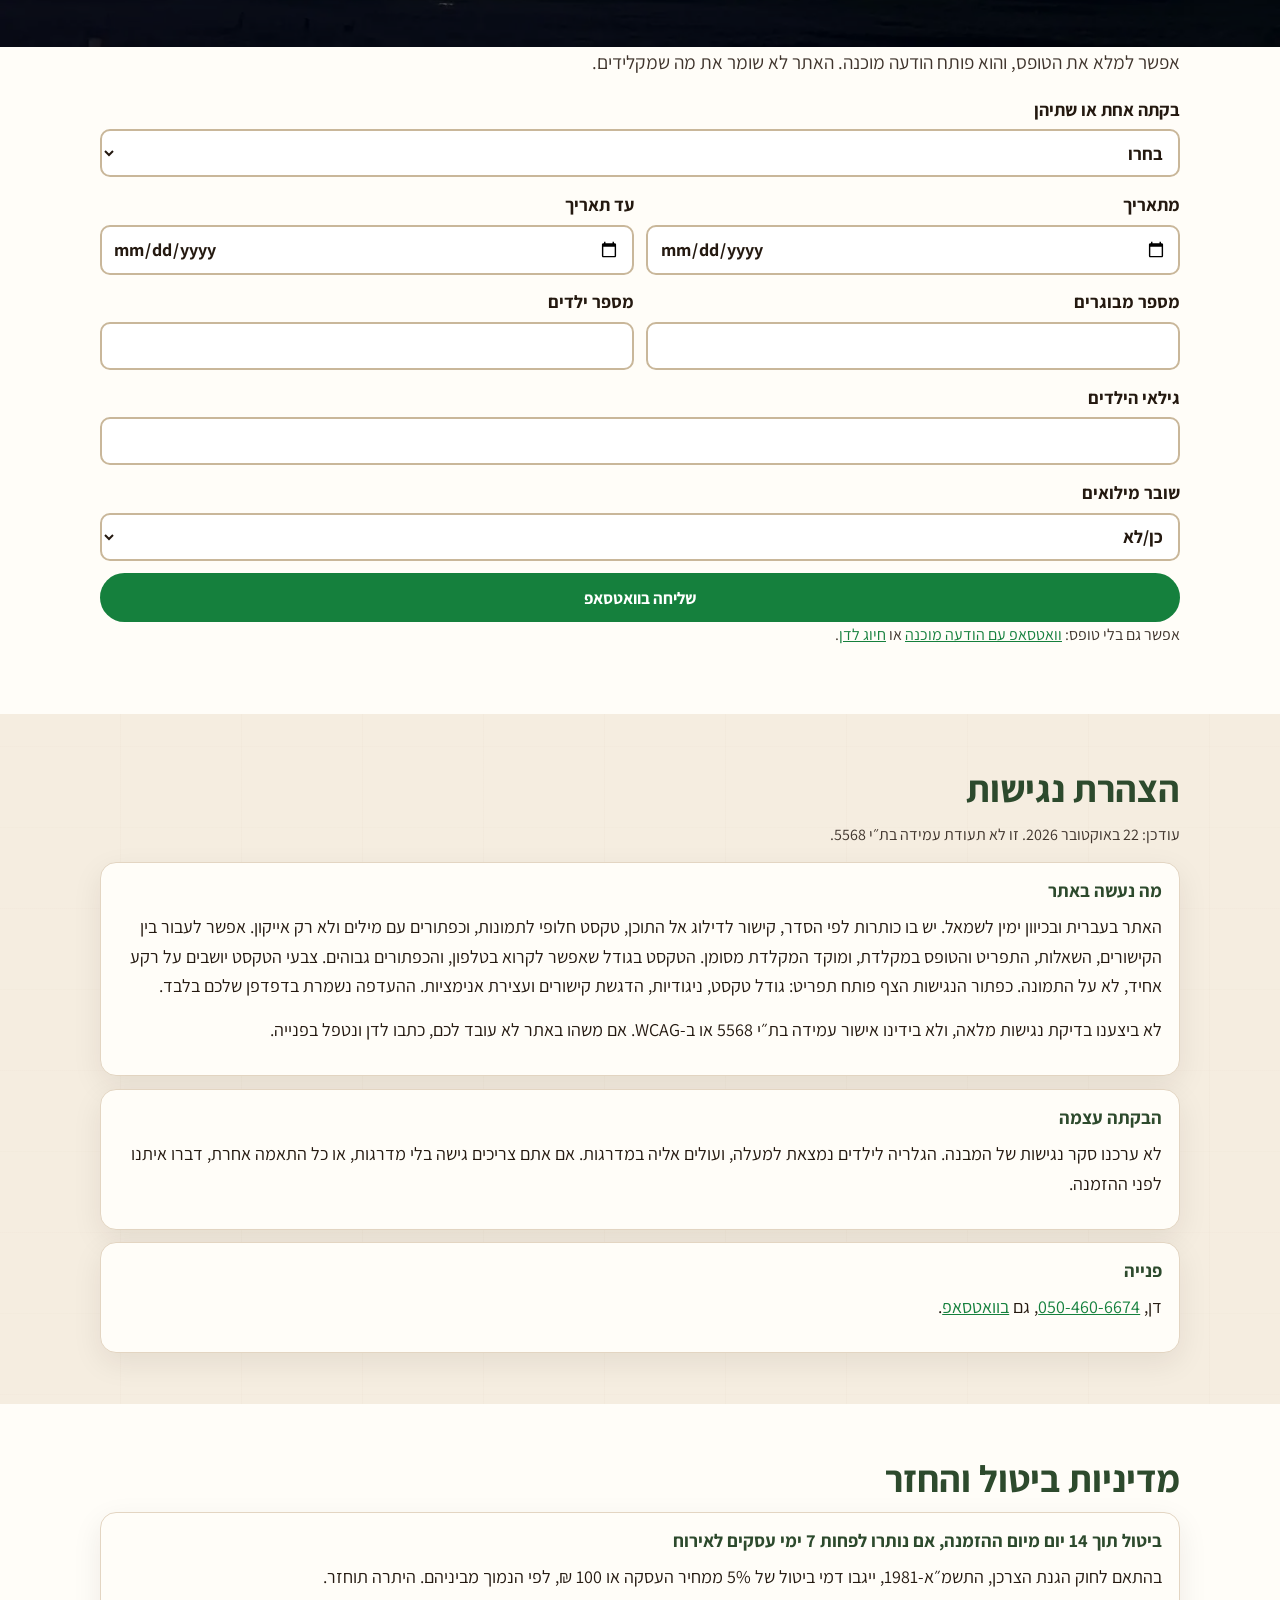
==== commit 568abfe5: "Say the drive to the Kinneret is about 20 minutes. The half-hour line is gone from the pages and fro" ====
--- a/index.html
+++ b/index.html
@@ -9,7 +9,7 @@
   <meta name="google-site-verification" content="PASTE_THE_TOKEN_FROM_SEARCH_CONSOLE">
 -->
 <title>צימר במושב נוב | בקתות צדיק כתמר ברמת הגולן</title>
-<meta name="description" content="צימר במושב נוב למשפחות ולזוג עם ילדים: שתי בקתות עץ ברמת הגולן, ג'קוזי פרטי, בריכה בקיץ וציוד לשבת. כ-30 דקות מהכנרת.">
+<meta name="description" content="צימר במושב נוב למשפחות ולזוג עם ילדים: שתי בקתות עץ ברמת הגולן, ג'קוזי פרטי, בריכה בקיץ וציוד לשבת. כ-20 דקות מהכנרת.">
 <link rel="canonical" href="https://oztzadik123-beep.github.io/tzadik-cabins/">
 <link rel="alternate" hreflang="he" href="https://oztzadik123-beep.github.io/tzadik-cabins/">
 <link rel="alternate" hreflang="en" href="https://oztzadik123-beep.github.io/tzadik-cabins/en.html">
@@ -21,7 +21,7 @@
 <meta property="og:site_name" content="בקתות צדיק כתמר">
 <meta property="og:locale:alternate" content="en_US">
 <meta property="og:title" content="צימר במושב נוב | בקתות צדיק כתמר ברמת הגולן">
-<meta property="og:description" content="צימר במושב נוב למשפחות ולזוג עם ילדים: שתי בקתות עץ ברמת הגולן, ג'קוזי פרטי, בריכה בקיץ וציוד לשבת. כ-30 דקות מהכנרת.">
+<meta property="og:description" content="צימר במושב נוב למשפחות ולזוג עם ילדים: שתי בקתות עץ ברמת הגולן, ג'קוזי פרטי, בריכה בקיץ וציוד לשבת. כ-20 דקות מהכנרת.">
 <meta property="og:url" content="https://oztzadik123-beep.github.io/tzadik-cabins/">
 <meta property="og:image" content="https://oztzadik123-beep.github.io/tzadik-cabins/images/og/share.jpg">
 <meta property="og:image:secure_url" content="https://oztzadik123-beep.github.io/tzadik-cabins/images/og/share.jpg">
@@ -31,7 +31,7 @@
 <meta property="og:image:alt" content="ערסל בין עצים בגינה הירוקה במושב נוב">
 <meta name="twitter:card" content="summary_large_image">
 <meta name="twitter:title" content="צימר במושב נוב | בקתות צדיק כתמר ברמת הגולן">
-<meta name="twitter:description" content="צימר במושב נוב למשפחות ולזוג עם ילדים: שתי בקתות עץ ברמת הגולן, ג'קוזי פרטי, בריכה בקיץ וציוד לשבת. כ-30 דקות מהכנרת.">
+<meta name="twitter:description" content="צימר במושב נוב למשפחות ולזוג עם ילדים: שתי בקתות עץ ברמת הגולן, ג'קוזי פרטי, בריכה בקיץ וציוד לשבת. כ-20 דקות מהכנרת.">
 <meta name="twitter:image" content="https://oztzadik123-beep.github.io/tzadik-cabins/images/og/share.jpg">
 <meta name="twitter:image:alt" content="ערסל בין עצים בגינה הירוקה במושב נוב">
 <link rel="icon" href="favicon.svg" type="image/svg+xml">
@@ -323,7 +323,7 @@
       </p>
       <h1>בקתות צדיק כתמר</h1>
       <p class="hero-sub">המקום שלכם בגולן</p>
-      <p class="hero-body">במושב נוב השקט מחכות לכם שתי בקתות עץ גדולות המיועדות למשפחות (זוג+6). כאן תמצאו שילוב של פרטיות מוחלטת, בריכה מרעננת, ג'קוזי מפנק ונוף לכרם ענבי יין שלנו. אנחנו במרחק נגיעה מעגלות קפה טעימות וייחודיות, מהמעיינות הכי יפים בגולן ורק כ־30 דקות מהכנרת.</p>
+      <p class="hero-body">במושב נוב השקט מחכות לכם שתי בקתות עץ גדולות המיועדות למשפחות (זוג+6). כאן תמצאו שילוב של פרטיות מוחלטת, בריכה מרעננת, ג'קוזי מפנק ונוף לכרם ענבי יין שלנו. אנחנו במרחק נגיעה מעגלות קפה טעימות וייחודיות, מהמעיינות הכי יפים בגולן ורק כ־20 דקות מהכנרת.</p>
       <div class="actions">
         <a class="btn btn-wa" data-wa href="https://wa.me/972504606674" target="_blank" rel="noopener">
           <svg viewBox="0 0 24 24" width="20" height="20" fill="currentColor" aria-hidden="true"><path d="M17.5 14.4c-.3-.2-1.7-.8-2-.9-.3-.1-.5-.2-.7.2-.2.3-.8.9-1 1.1-.2.2-.4.2-.7.1-.3-.2-1.2-.5-2.4-1.5-.9-.8-1.5-1.8-1.7-2.1-.2-.3 0-.5.1-.6l.4-.5c.1-.2.2-.3.3-.5.1-.2 0-.4 0-.5l-.9-2.2c-.2-.6-.5-.5-.7-.5h-.6c-.2 0-.5.1-.8.4C5.7 9.7 5 10.4 5 11.9s1.1 2.9 1.2 3.1c.1.2 2.1 3.2 5.1 4.5.7.3 1.3.5 1.7.6.7.2 1.4.2 1.9.1.6-.1 1.7-.7 2-1.4.2-.7.2-1.2.1-1.4-.1-.1-.3-.2-.5-.3zM12 2C6.5 2 2 6.5 2 12c0 1.8.5 3.5 1.4 5L2 22l5.2-1.4A10 10 0 0 0 12 22c5.5 0 10-4.5 10-10S17.5 2 12 2z"/></svg>
@@ -334,7 +334,7 @@
       <ul class="stats">
         <li><strong>זוג+6</strong><span>אורחים לכל בקתה</span></li>
         <li><strong>2</strong><span>בקתות עץ פרטיות</span></li>
-        <li><strong>כ־30'</strong><span>מהכנרת</span></li>
+        <li><strong>כ־20'</strong><span>מהכנרת</span></li>
       </ul>
     </div>
   </section>
@@ -357,13 +357,13 @@
       <div>
         <div class="sec-label">ברוכים הבאים</div>
         <h2>שתי בקתות עץ. עולם שלם בחוץ.</h2>
-        <p class="lede">במושב נוב השקט מחכות לכם שתי בקתות עץ גדולות המיועדות למשפחות (זוג+6). כאן תמצאו שילוב של פרטיות מוחלטת, בריכה מרעננת, ג'קוזי מפנק ונוף לכרם ענבי יין שלנו. אנחנו במרחק נגיעה מעגלות קפה טעימות וייחודיות, מהמעיינות הכי יפים בגולן ורק כ־30 דקות מהכנרת.</p>
+        <p class="lede">במושב נוב השקט מחכות לכם שתי בקתות עץ גדולות המיועדות למשפחות (זוג+6). כאן תמצאו שילוב של פרטיות מוחלטת, בריכה מרעננת, ג'קוזי מפנק ונוף לכרם ענבי יין שלנו. אנחנו במרחק נגיעה מעגלות קפה טעימות וייחודיות, מהמעיינות הכי יפים בגולן ורק כ־20 דקות מהכנרת.</p>
         <p class="note-pill">🍇 כרם ענבי יין</p>
         <ul class="pills">
           <li>זוג + 6 ילדים</li>
           <li>כרם ענבי יין</li>
           <li>מושב נוב</li>
-          <li>כ־30 ד' מהכנרת</li>
+          <li>כ־20 ד' מהכנרת</li>
         </ul>
       </div>
       <div class="about-photo">
@@ -511,7 +511,7 @@
     <div class="wrap">
       <div class="sec-label">המיקום</div>
       <h2>בלב העניינים של דרום הגולן.</h2>
-      <p class="lede">מושב נוב הוא נקודת היציאה האידיאלית שלכם. מעיינות ונחלים, הכנרת במרחק של כ-30 דקות, ועגלות קפה ומסעדה כשרה במושב. הזמנים למטה הם בערך, ממושב נוב, לפי מדידה בגוגל מפות. הם לא כוללים פקקים או חיפוש חניה.</p>
+      <p class="lede">מושב נוב הוא נקודת היציאה האידיאלית שלכם. מעיינות ונחלים, הכנרת במרחק של כ-20 דקות, ועגלות קפה ומסעדה כשרה במושב. הזמנים למטה הם בערך, ממושב נוב, לפי מדידה בגוגל מפות. הם לא כוללים פקקים או חיפוש חניה.</p>
       <div id="place-list"></div>
       <noscript><p>מדריך המקומות צריך JavaScript. אפשר גם לבקש מדן המלצה בוואטסאפ.</p></noscript>
       <h3>קצת מהנוף</h3>
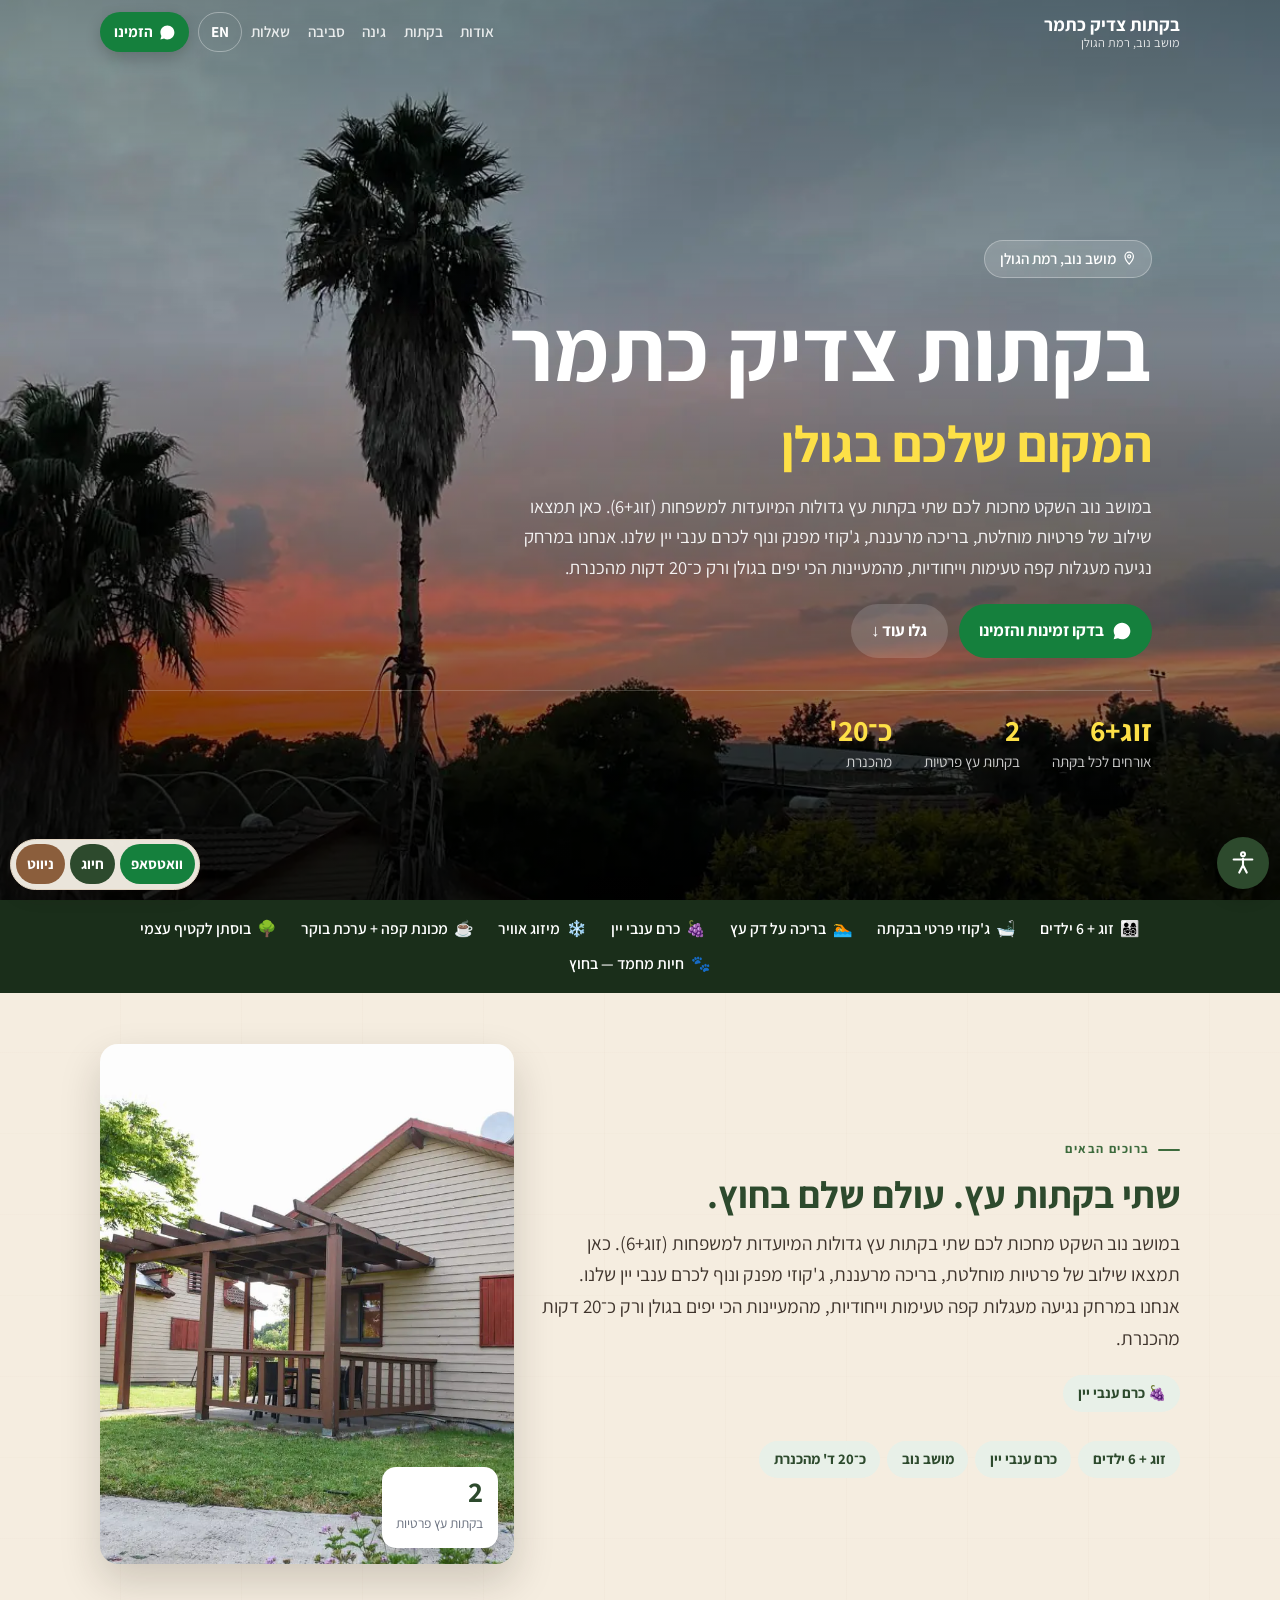
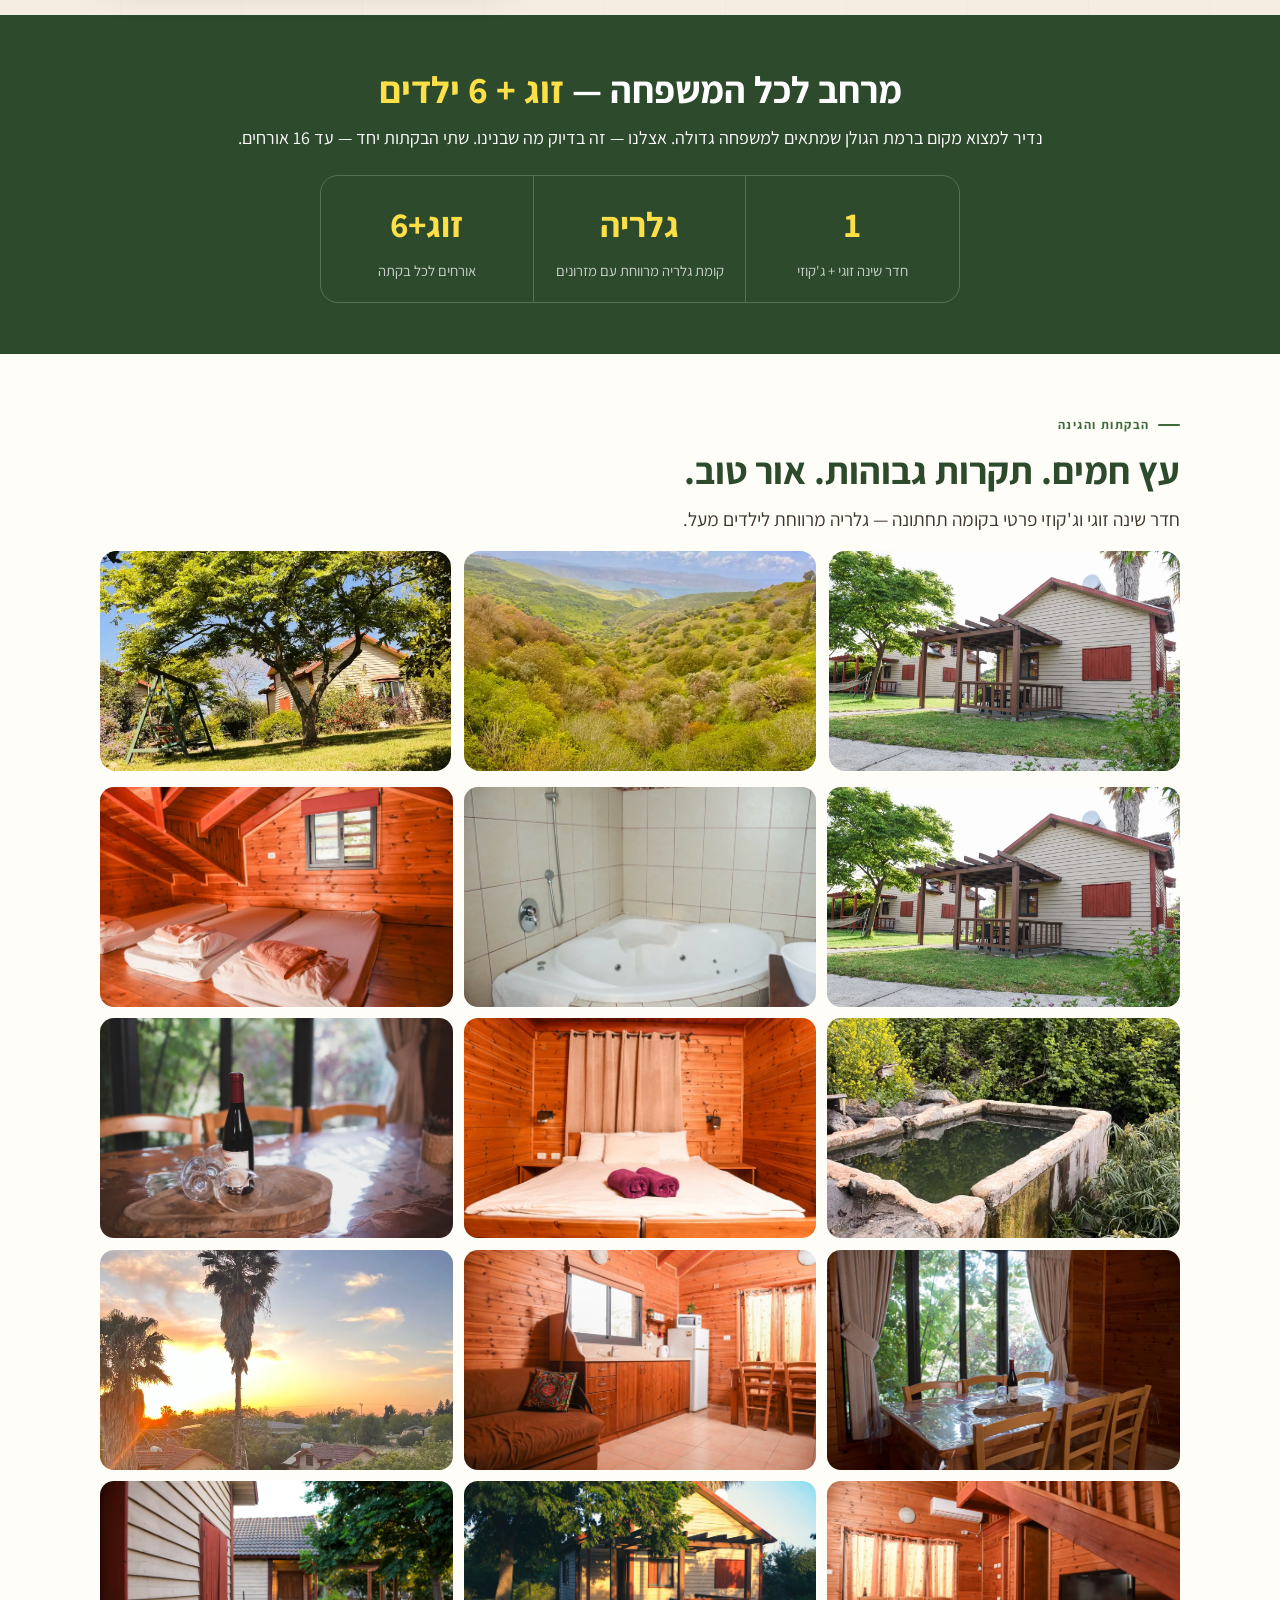
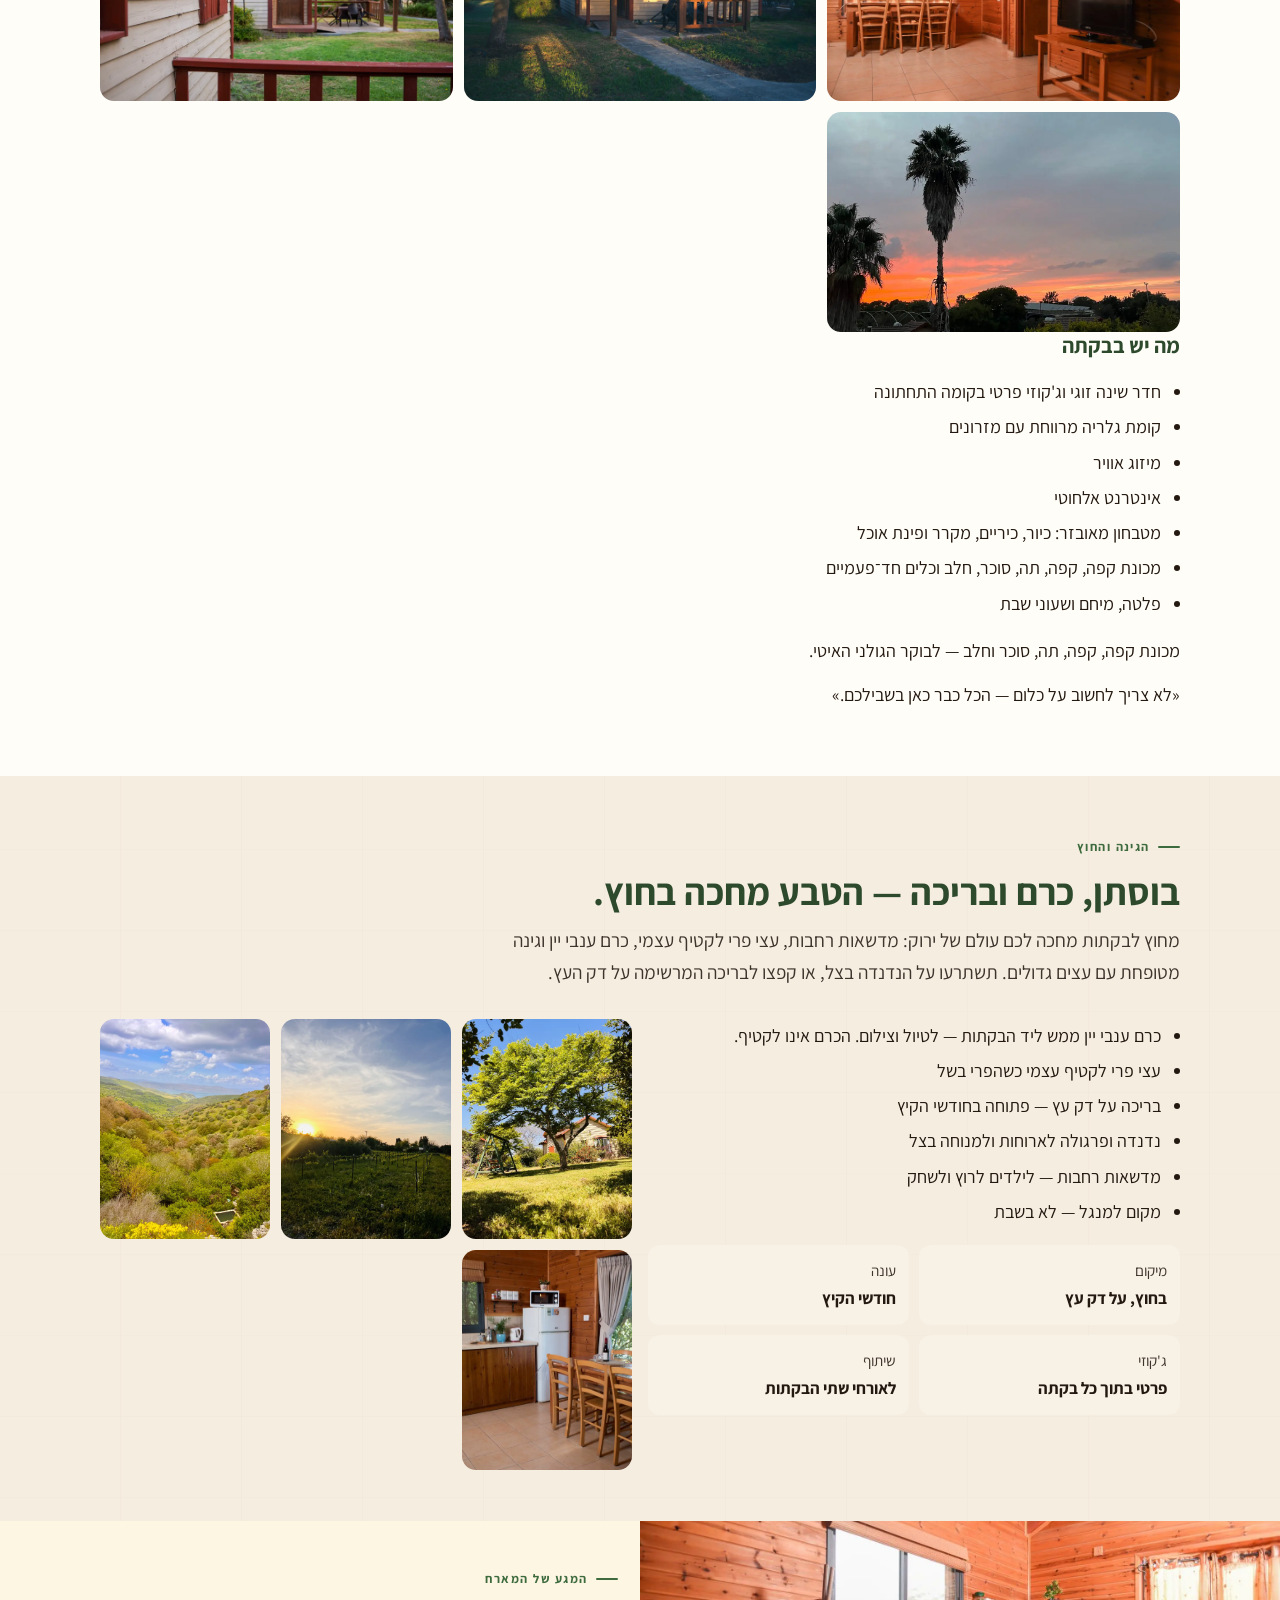
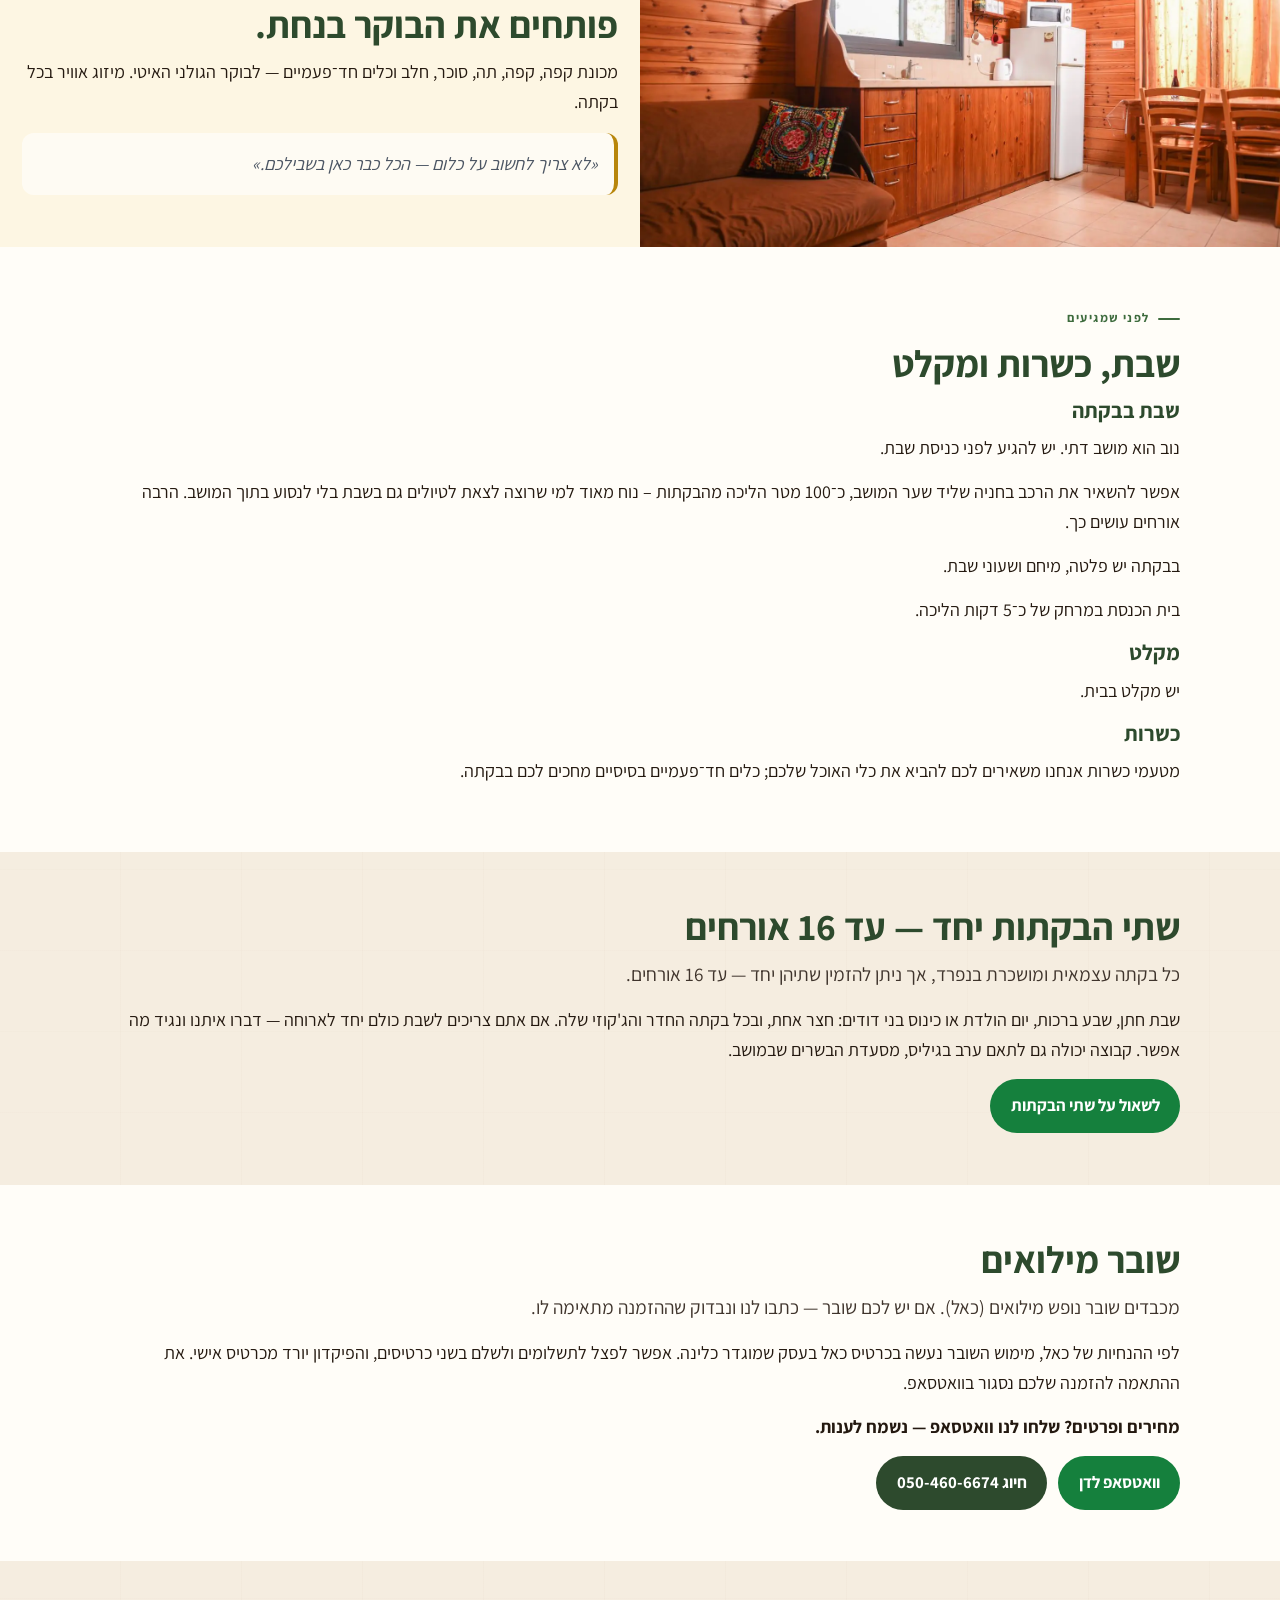
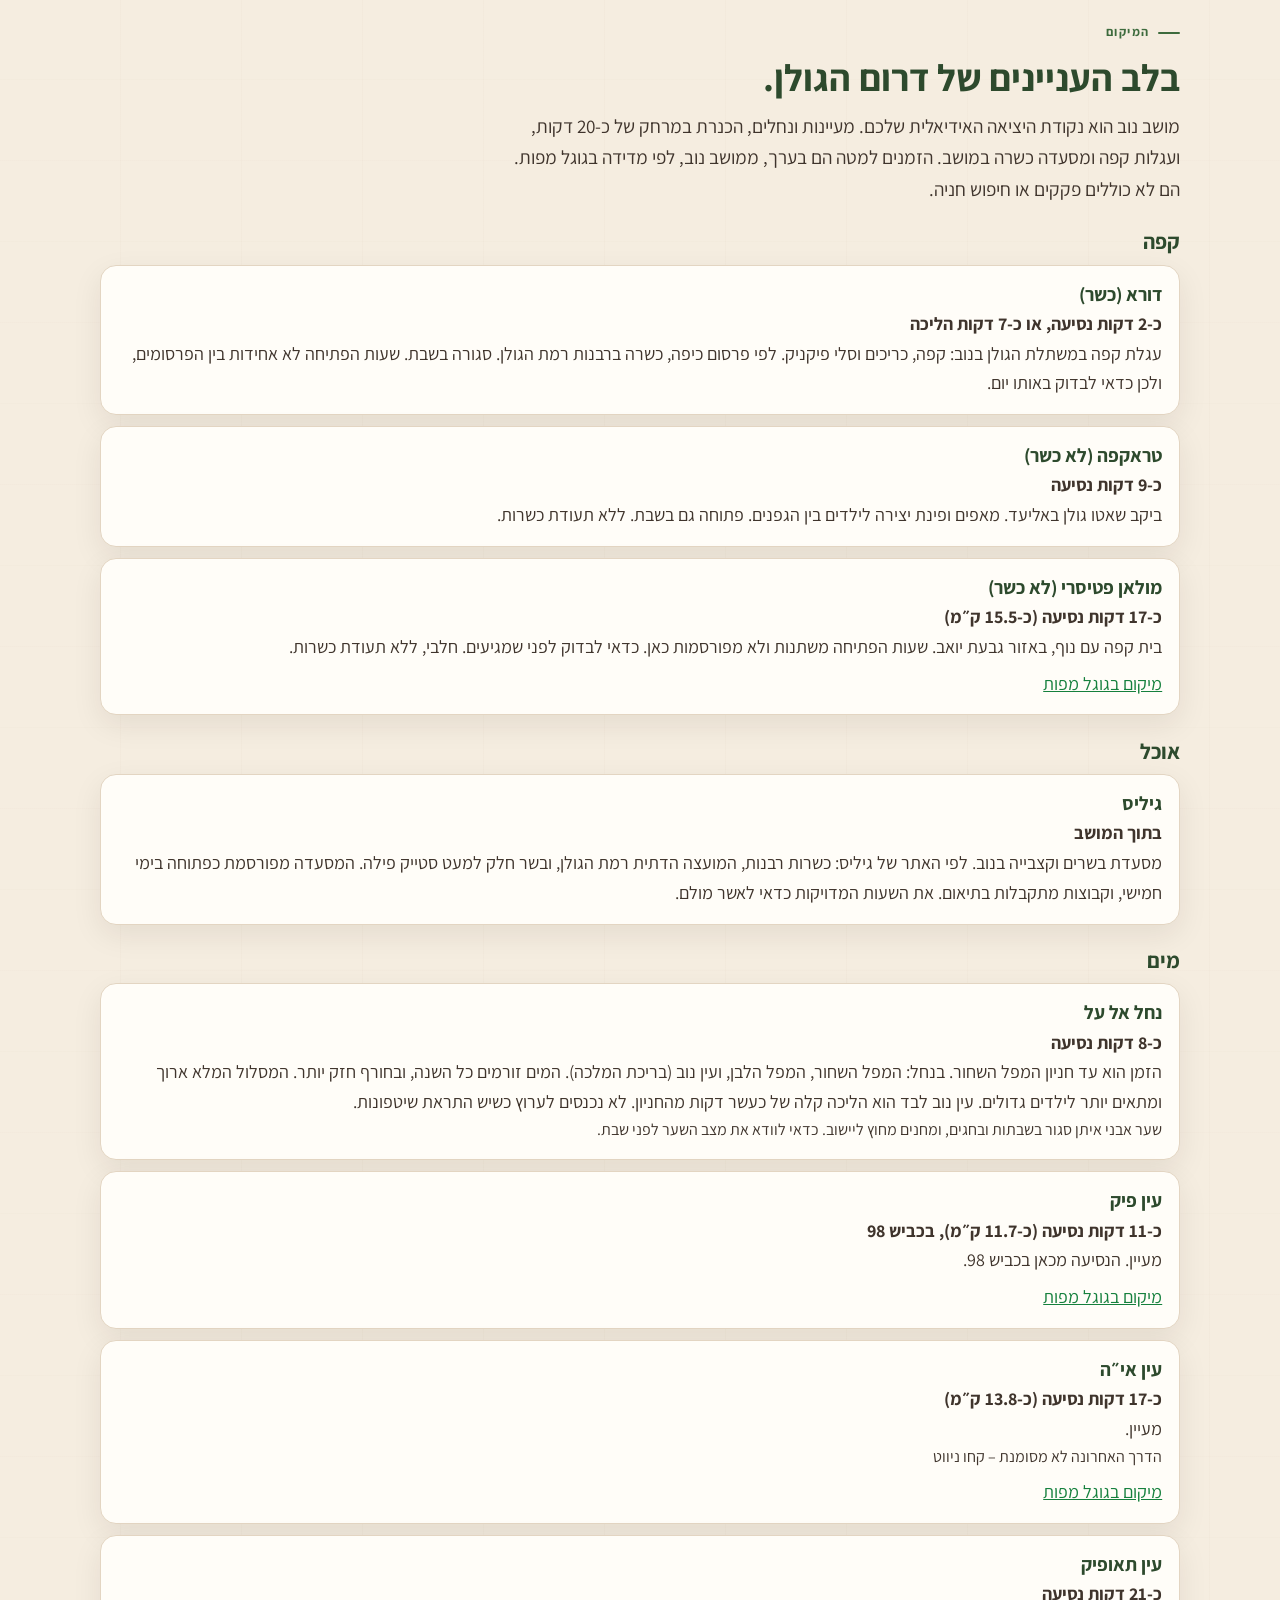
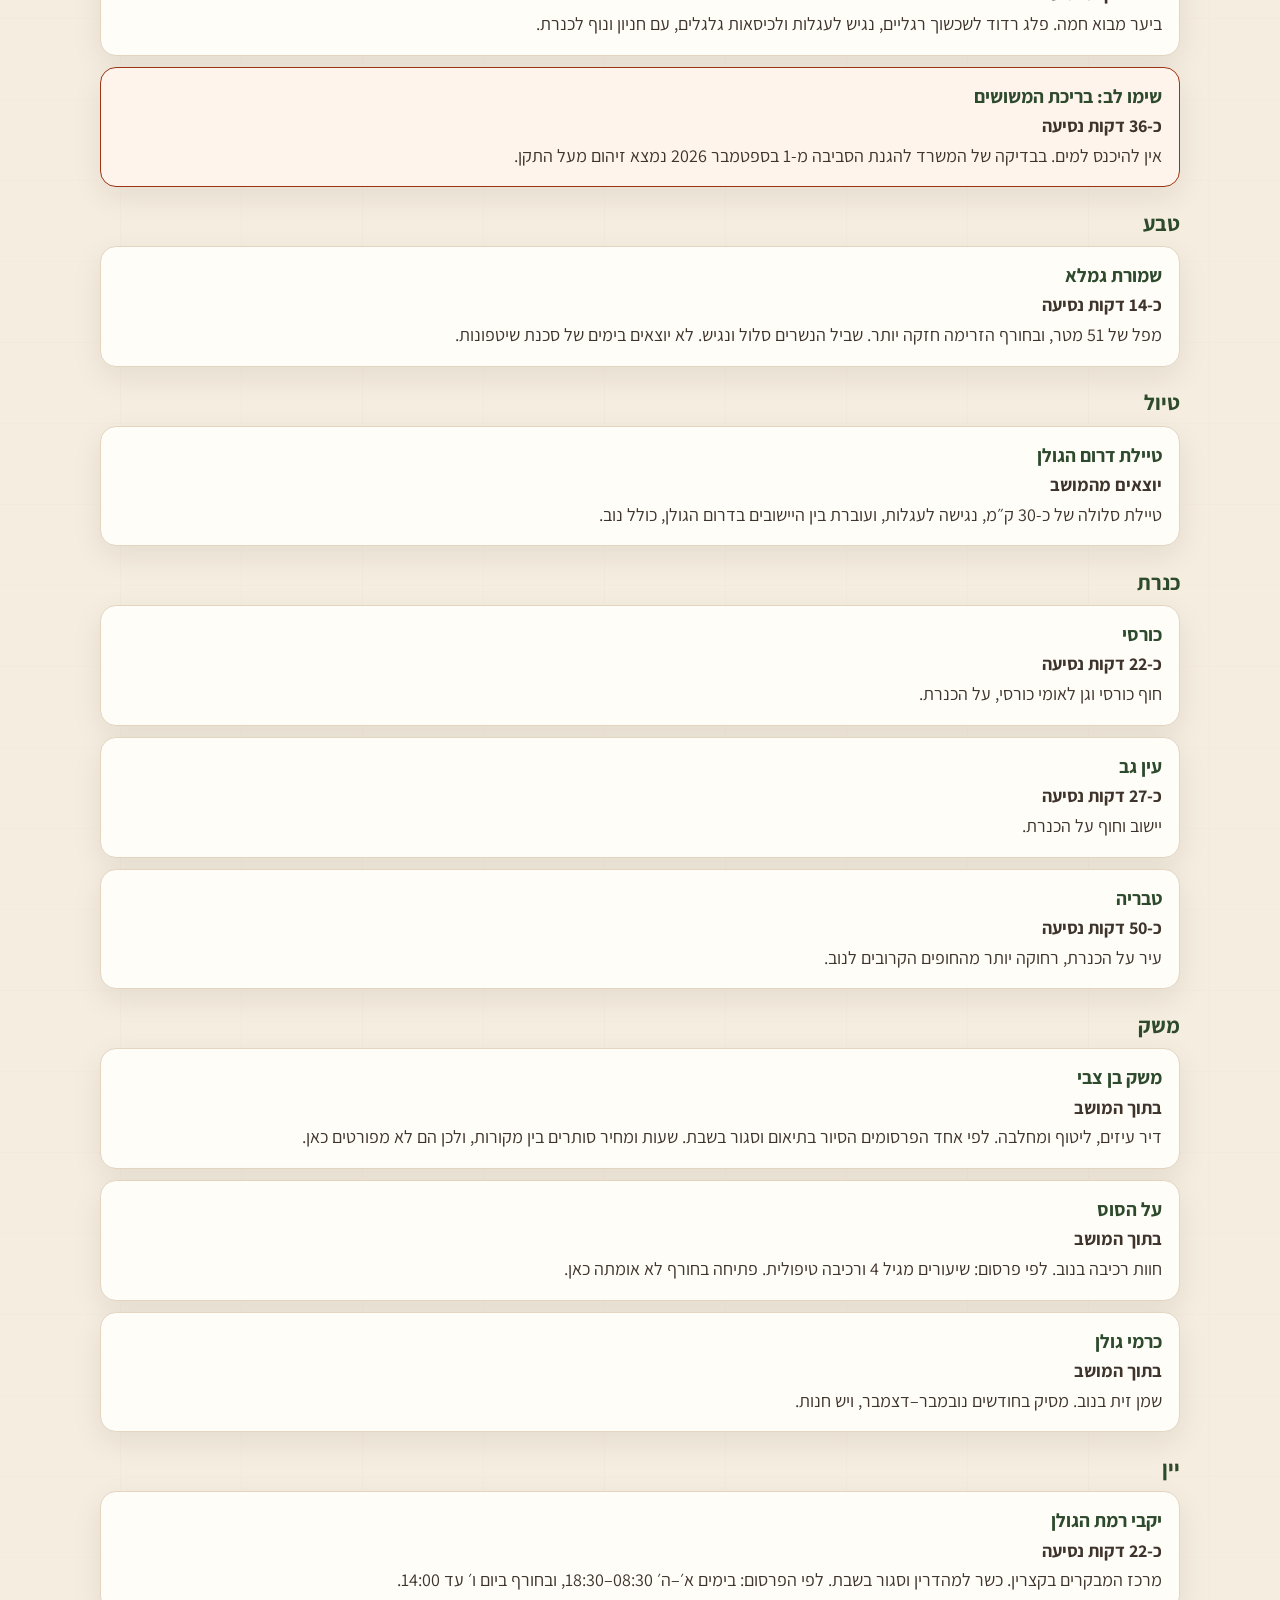
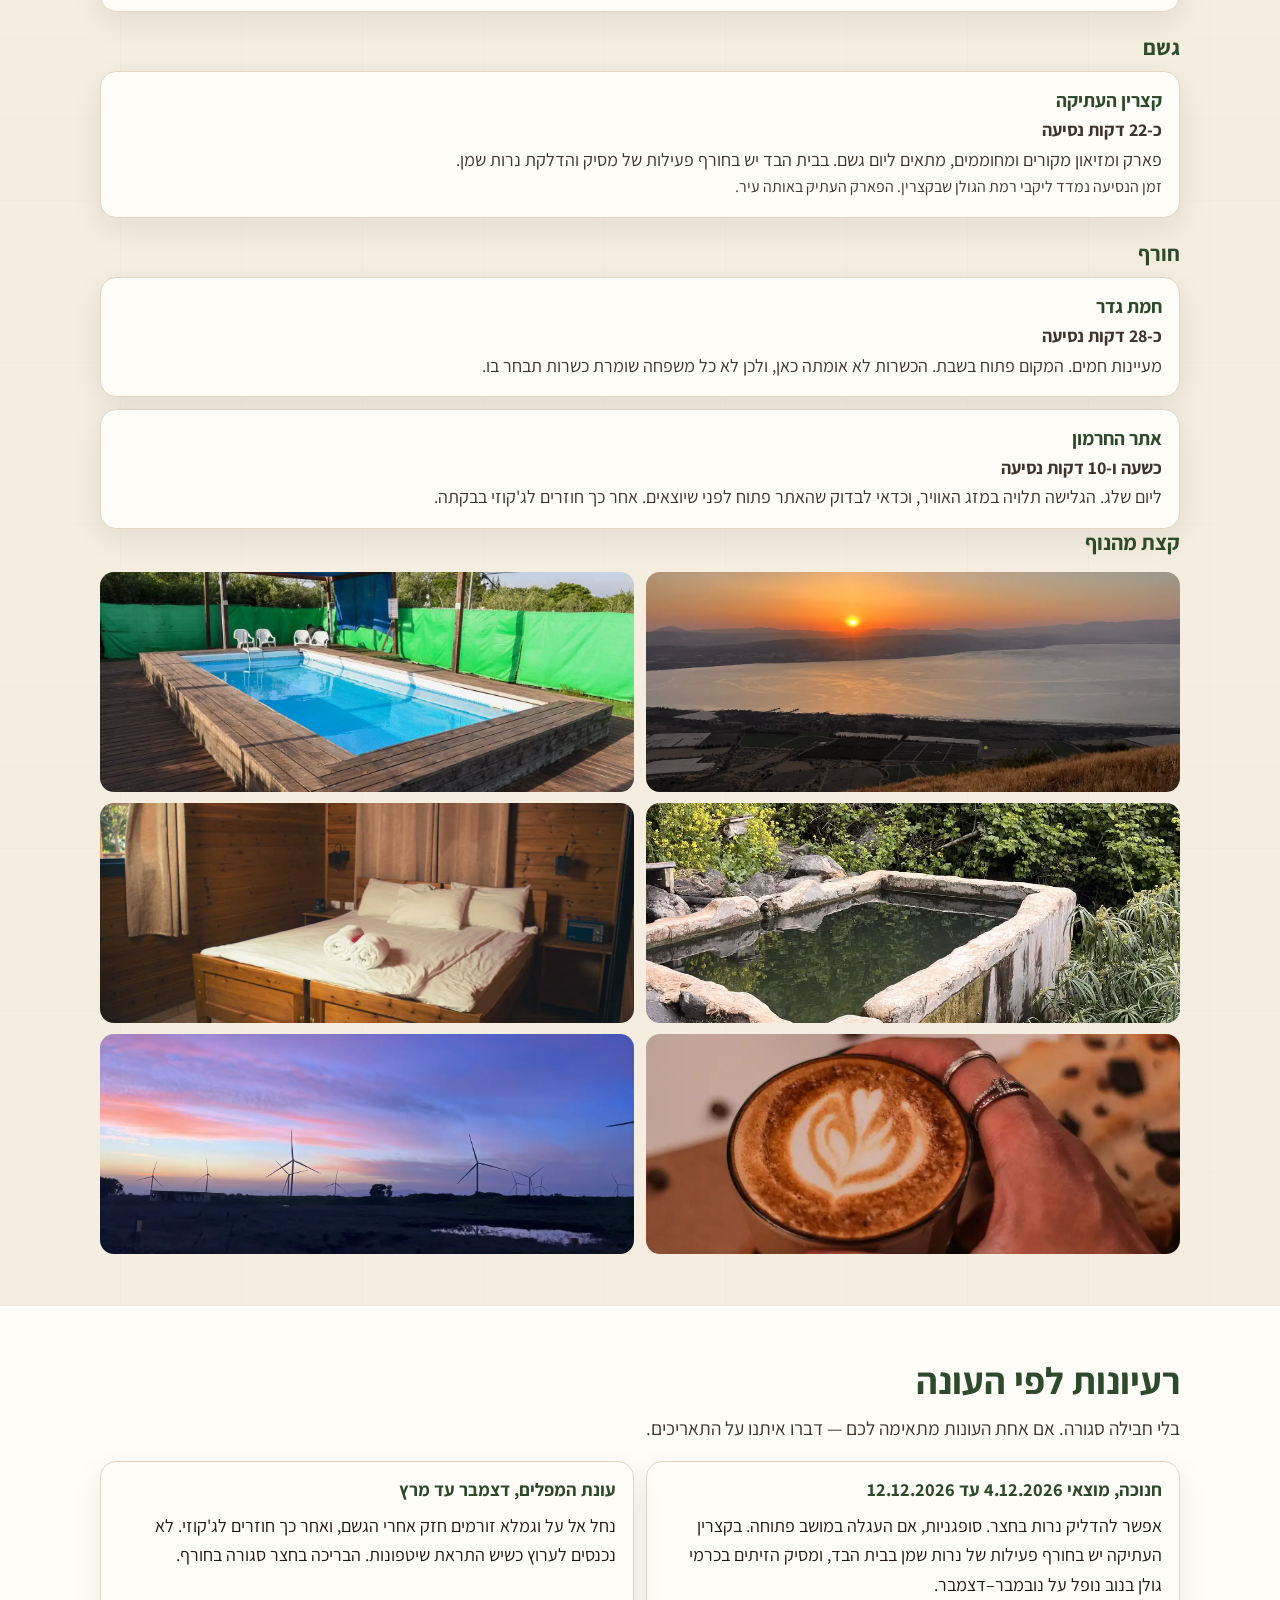
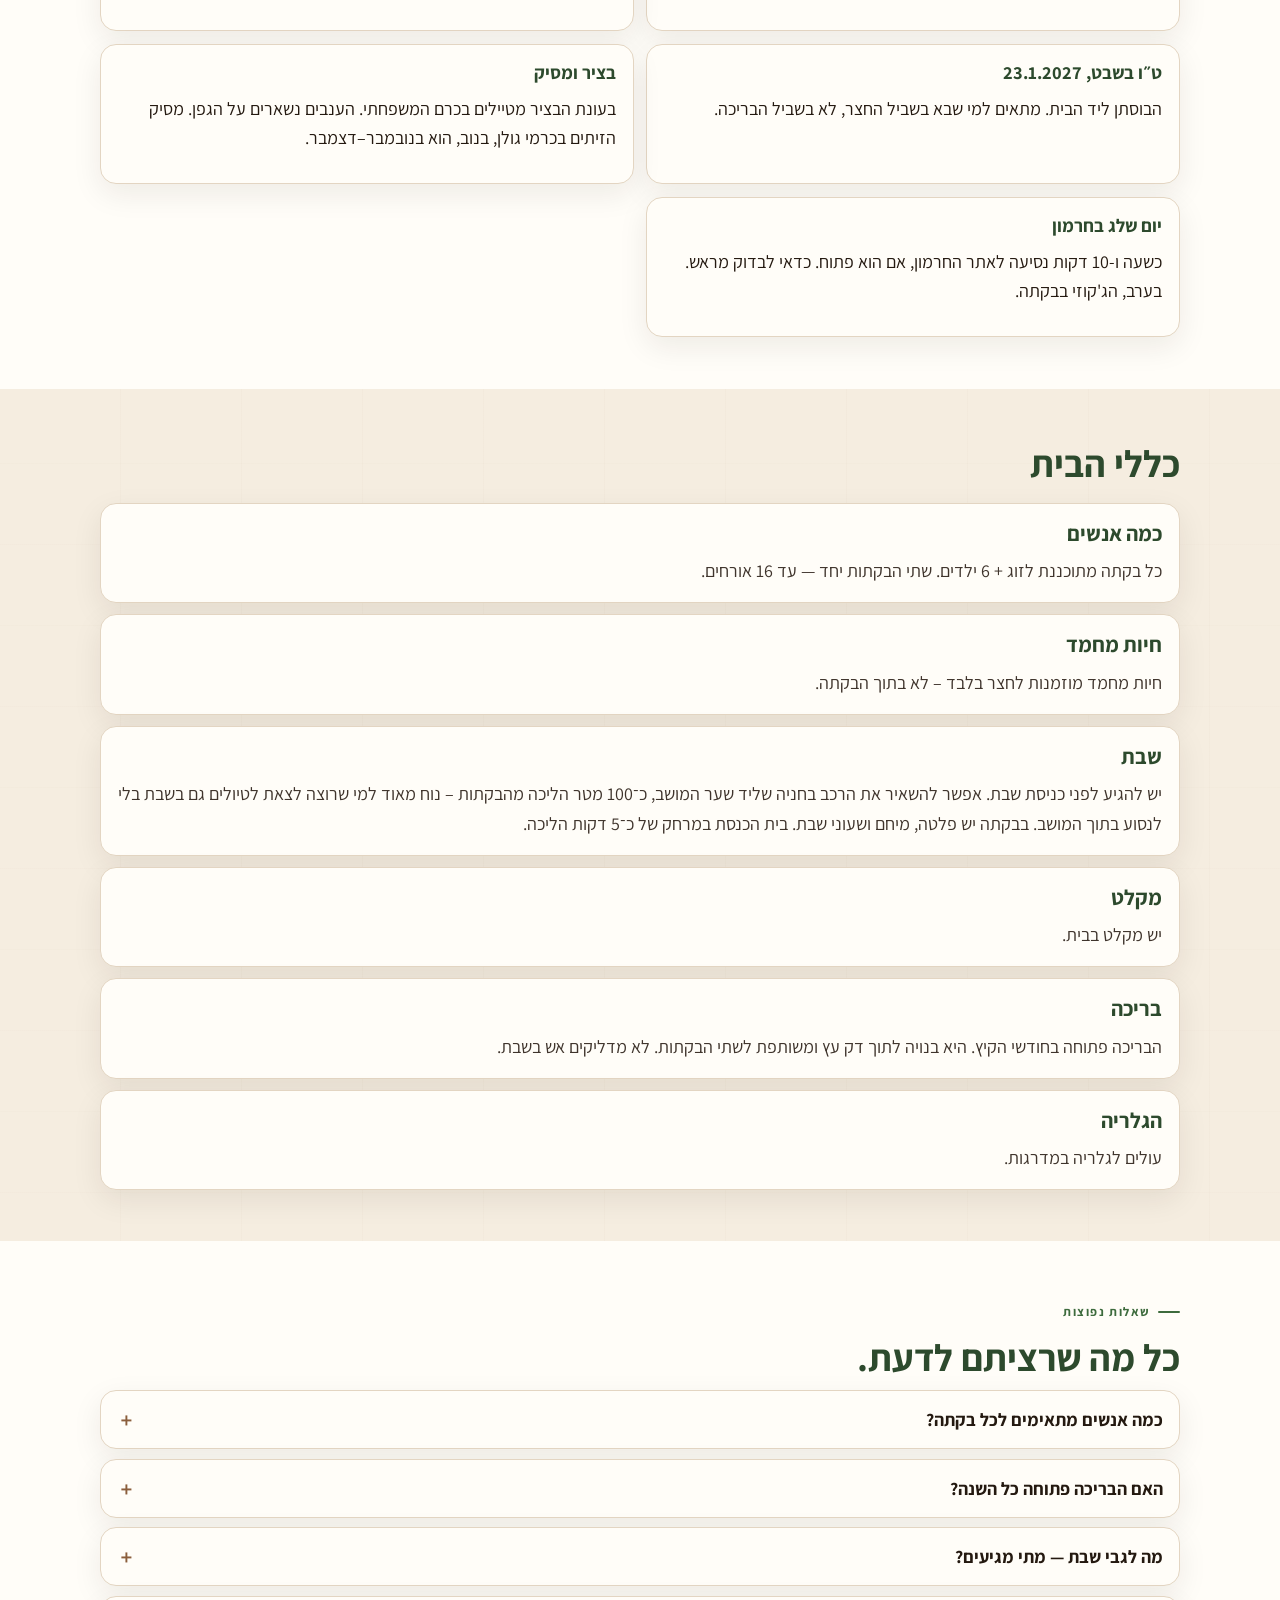
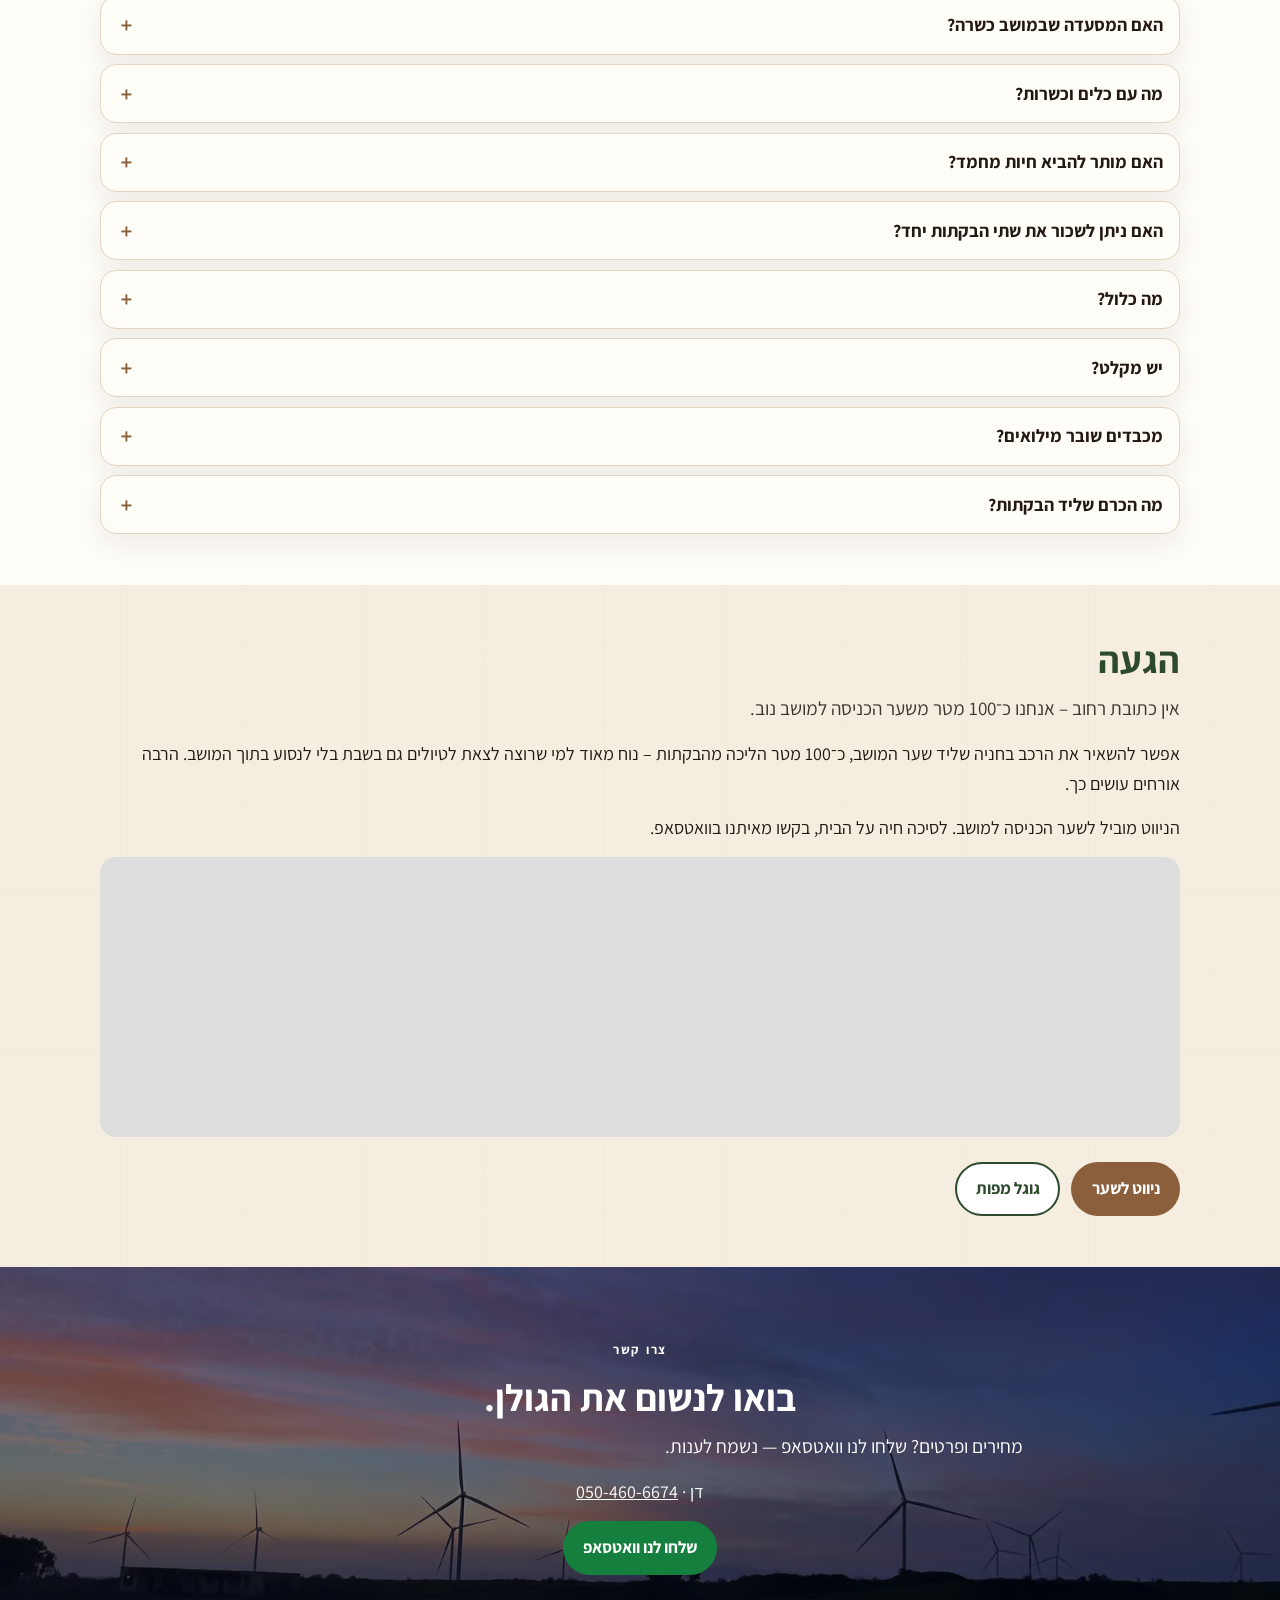
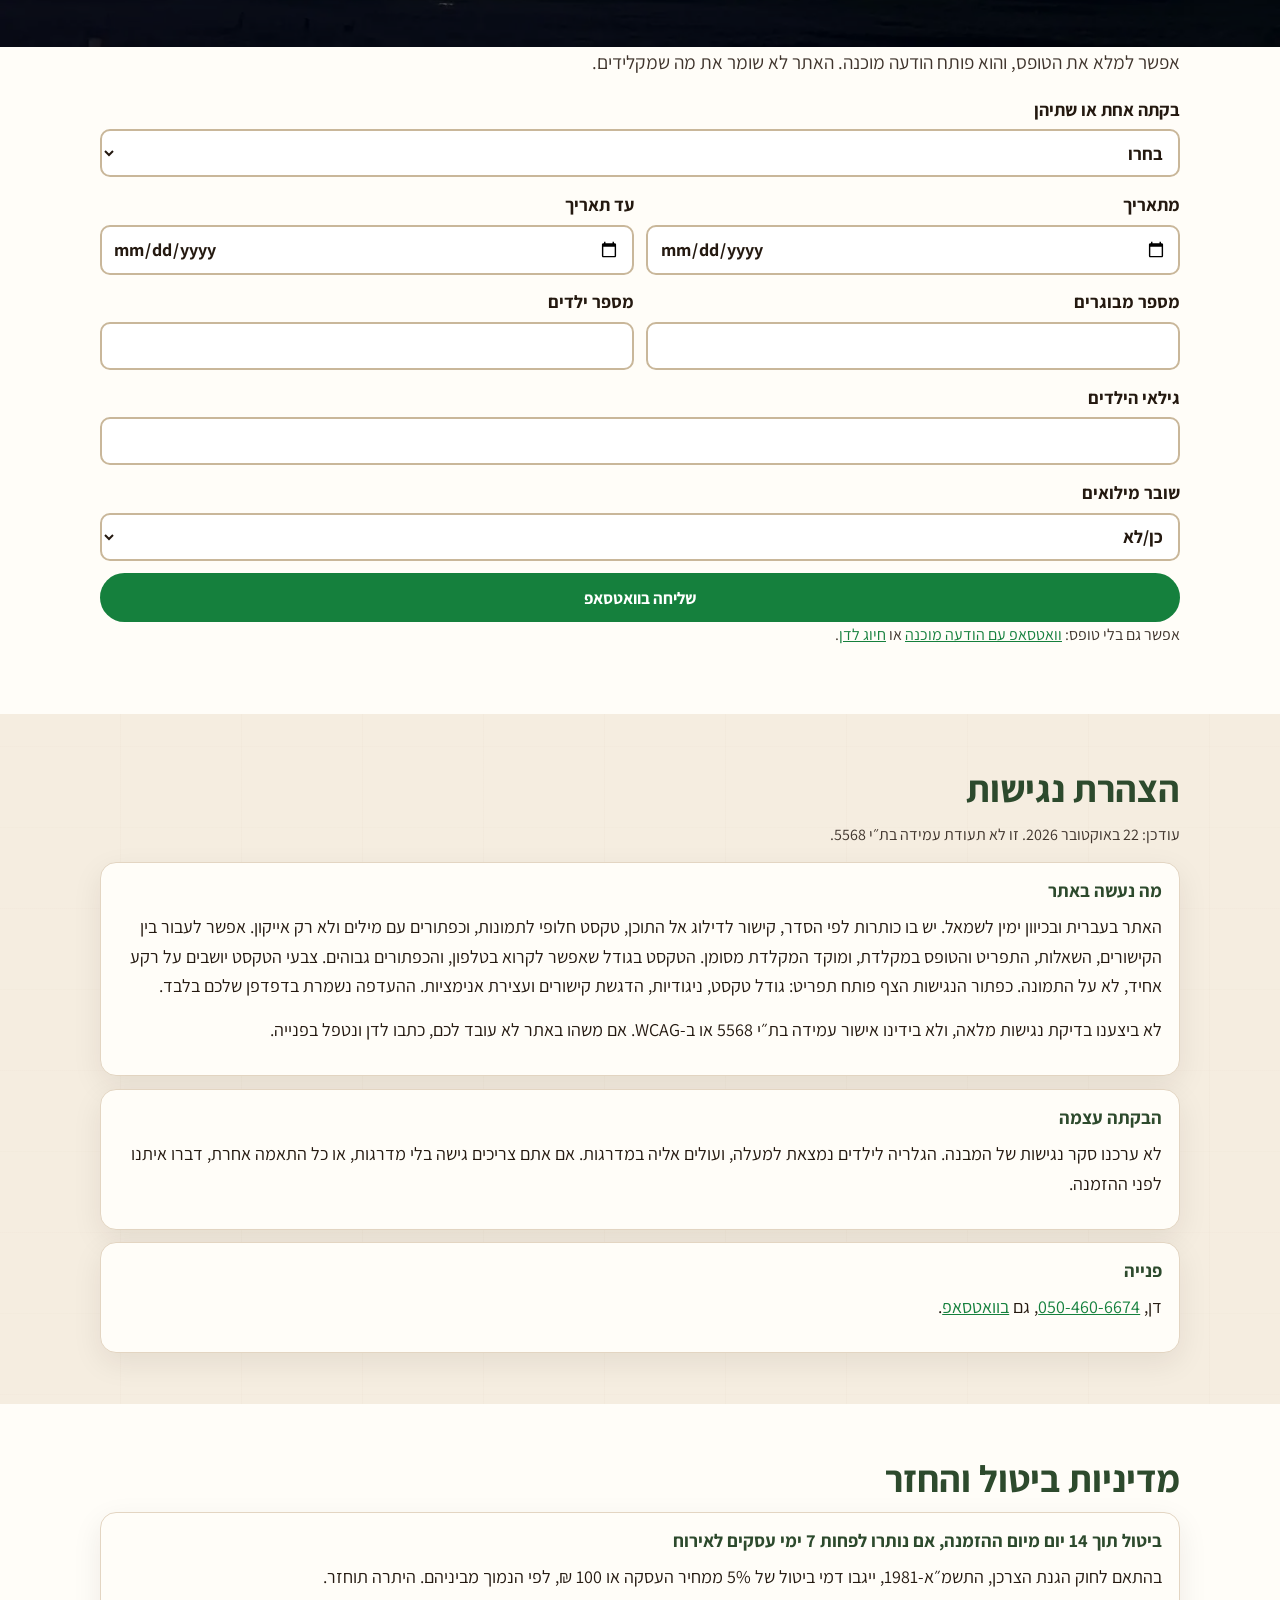
==== commit 53e4742e: "Point the GitHub Pages site at tzadikcabins.co.il. Add the custom-domain CNAME and rewrite canonical" ====
--- a/index.html
+++ b/index.html
@@ -10,10 +10,10 @@
 -->
 <title>צימר במושב נוב | בקתות צדיק כתמר ברמת הגולן</title>
 <meta name="description" content="צימר במושב נוב למשפחות ולזוג עם ילדים: שתי בקתות עץ ברמת הגולן, ג'קוזי פרטי, בריכה בקיץ וציוד לשבת. כ-20 דקות מהכנרת.">
-<link rel="canonical" href="https://oztzadik123-beep.github.io/tzadik-cabins/">
-<link rel="alternate" hreflang="he" href="https://oztzadik123-beep.github.io/tzadik-cabins/">
-<link rel="alternate" hreflang="en" href="https://oztzadik123-beep.github.io/tzadik-cabins/en.html">
-<link rel="alternate" hreflang="x-default" href="https://oztzadik123-beep.github.io/tzadik-cabins/">
+<link rel="canonical" href="https://tzadikcabins.co.il/">
+<link rel="alternate" hreflang="he" href="https://tzadikcabins.co.il/">
+<link rel="alternate" hreflang="en" href="https://tzadikcabins.co.il/en.html">
+<link rel="alternate" hreflang="x-default" href="https://tzadikcabins.co.il/">
 <meta name="robots" content="index, follow">
 <meta name="theme-color" content="#16301c">
 <meta property="og:type" content="website">
@@ -22,9 +22,9 @@
 <meta property="og:locale:alternate" content="en_US">
 <meta property="og:title" content="צימר במושב נוב | בקתות צדיק כתמר ברמת הגולן">
 <meta property="og:description" content="צימר במושב נוב למשפחות ולזוג עם ילדים: שתי בקתות עץ ברמת הגולן, ג'קוזי פרטי, בריכה בקיץ וציוד לשבת. כ-20 דקות מהכנרת.">
-<meta property="og:url" content="https://oztzadik123-beep.github.io/tzadik-cabins/">
-<meta property="og:image" content="https://oztzadik123-beep.github.io/tzadik-cabins/images/og/share.jpg">
-<meta property="og:image:secure_url" content="https://oztzadik123-beep.github.io/tzadik-cabins/images/og/share.jpg">
+<meta property="og:url" content="https://tzadikcabins.co.il/">
+<meta property="og:image" content="https://tzadikcabins.co.il/images/og/share.jpg">
+<meta property="og:image:secure_url" content="https://tzadikcabins.co.il/images/og/share.jpg">
 <meta property="og:image:type" content="image/jpeg">
 <meta property="og:image:width" content="1200">
 <meta property="og:image:height" content="630">
@@ -32,7 +32,7 @@
 <meta name="twitter:card" content="summary_large_image">
 <meta name="twitter:title" content="צימר במושב נוב | בקתות צדיק כתמר ברמת הגולן">
 <meta name="twitter:description" content="צימר במושב נוב למשפחות ולזוג עם ילדים: שתי בקתות עץ ברמת הגולן, ג'קוזי פרטי, בריכה בקיץ וציוד לשבת. כ-20 דקות מהכנרת.">
-<meta name="twitter:image" content="https://oztzadik123-beep.github.io/tzadik-cabins/images/og/share.jpg">
+<meta name="twitter:image" content="https://tzadikcabins.co.il/images/og/share.jpg">
 <meta name="twitter:image:alt" content="ערסל בין עצים בגינה הירוקה במושב נוב">
 <link rel="icon" href="favicon.svg" type="image/svg+xml">
 <link rel="apple-touch-icon" href="images/og/apple-touch-icon.png">
@@ -101,11 +101,11 @@
   "@graph": [
     {
       "@type": "LodgingBusiness",
-      "@id": "https://oztzadik123-beep.github.io/tzadik-cabins/#lodging",
+      "@id": "https://tzadikcabins.co.il/#lodging",
       "name": "בקתות צדיק כתמר",
       "description": "שתי בקתות עץ במושב נוב. בכל בקתה זוג + 6 ילדים, בריכה בקיץ, ג'קוזי פרטי וכרם ענבי יין.",
-      "url": "https://oztzadik123-beep.github.io/tzadik-cabins/",
-      "image": "https://oztzadik123-beep.github.io/tzadik-cabins/images/og/share.jpg",
+      "url": "https://tzadikcabins.co.il/",
+      "image": "https://tzadikcabins.co.il/images/og/share.jpg",
       "telephone": "+972-50-460-6674",
       "inLanguage": "he",
       "address": {
@@ -192,8 +192,8 @@
     },
     {
       "@type": "FAQPage",
-      "@id": "https://oztzadik123-beep.github.io/tzadik-cabins/#faq",
-      "url": "https://oztzadik123-beep.github.io/tzadik-cabins/#faq",
+      "@id": "https://tzadikcabins.co.il/#faq",
+      "url": "https://tzadikcabins.co.il/#faq",
       "inLanguage": "he",
       "mainEntity": [
         {
